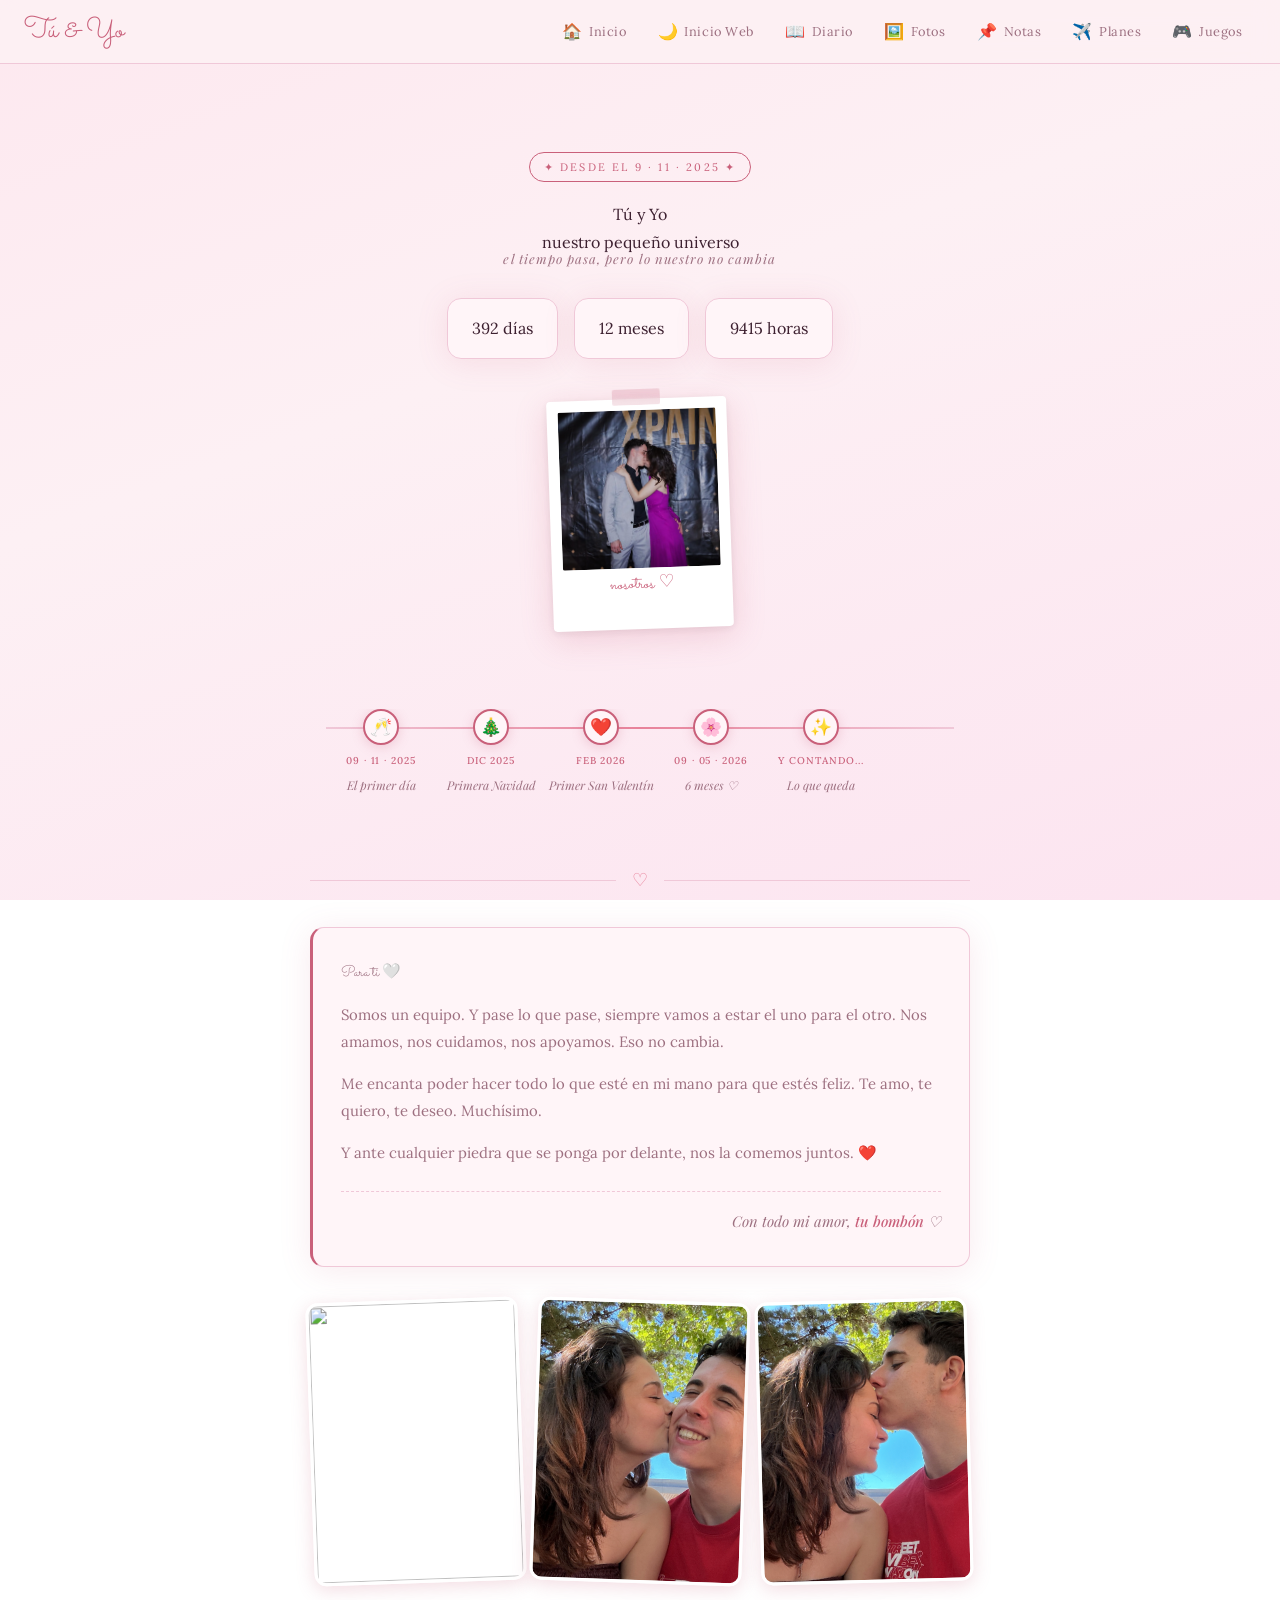
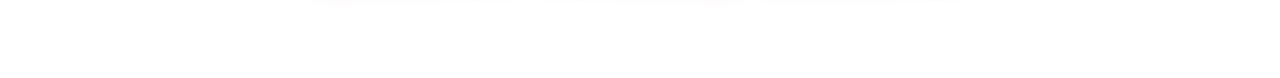
==== index.html @ c7da70e3 "Primera subida con los cambios de mi chica" ====
<!DOCTYPE html>
<html lang="es">
<head>
  <meta charset="UTF-8"/>
  <meta name="viewport" content="width=device-width, initial-scale=1.0"/>
  <title>Tú y Yo 🤍</title>
  <link rel="preconnect" href="https://fonts.googleapis.com"/>
  <link rel="preconnect" href="https://fonts.gstatic.com" crossorigin/>
  <link href="https://fonts.googleapis.com/css2?family=Lora:ital,wght@0,400;0,500;1,400&family=Playfair+Display:ital,wght@0,400;0,700;1,400&family=Sacramento&display=swap" rel="stylesheet"/>
  <style>
/* ============================================================
   VARIABLES & RESET
============================================================ */
:root {
  --c-bg:         #fdf0f4;
  --c-bg2:        #fff5f8;
  --c-border:     #f0c8d8;
  --c-accent:     #c9607a;
  --c-accent-s:   rgba(201,96,122,0.10);
  --c-rose:       #e8829a;
  --c-text:       #3d2030;
  --c-dim:        #9d7080;
  --c-white:      #ffffff;
  --font-body:    'Lora', serif;
  --font-title:   'Playfair Display', serif;
  --font-cursive: 'Sacramento', cursive;
  --r:            14px;
  --shadow:       0 4px 32px rgba(201,96,122,0.13);
  --shadow-lg:    0 8px 48px rgba(201,96,122,0.20);
  --t:            0.25s ease;
  --nav-h:        64px;
}
*,*::before,*::after{box-sizing:border-box;margin:0;padding:0}
html{scroll-behavior:smooth;font-size:16px}
body{
  font-family:var(--font-body);
  background:linear-gradient(160deg,#fde8ef 0%,#fdf0f4 40%,#fce4f0 100%);
  background-attachment:fixed;
  color:var(--c-text);
  line-height:1.7;
  -webkit-font-smoothing:antialiased;
  overflow-x:hidden;
  min-height:100dvh;
}
img{max-width:100%;display:block}
button{cursor:pointer;font-family:var(--font-body)}
input,textarea{font-family:var(--font-body)}

/* ============================================================
   SCROLLBAR
============================================================ */
::-webkit-scrollbar{width:6px}
::-webkit-scrollbar-track{background:transparent}
::-webkit-scrollbar-thumb{background:var(--c-border);border-radius:3px}

/* ============================================================
   NAV
============================================================ */
.nav{
  position:fixed;top:0;left:0;right:0;
  height:var(--nav-h);
  background:rgba(253,240,244,0.92);
  backdrop-filter:blur(12px);
  -webkit-backdrop-filter:blur(12px);
  border-bottom:1px solid var(--c-border);
  z-index:200;
  display:flex;align-items:center;
  padding:0 1.5rem;
  gap:1rem;
}
.nav__logo{
  font-family:var(--font-cursive);
  font-size:1.8rem;
  color:var(--c-accent);
  text-decoration:none;
  white-space:nowrap;
  flex-shrink:0;
}
.nav__links{
  display:flex;align-items:center;gap:0.25rem;
  list-style:none;
  margin-left:auto;
}
.nav__links a{
  display:flex;align-items:center;gap:0.4rem;
  padding:0.45rem 0.85rem;
  border-radius:50px;
  font-size:0.8rem;
  letter-spacing:0.04em;
  color:var(--c-dim);
  text-decoration:none;
  transition:background var(--t),color var(--t);
  white-space:nowrap;
}
.nav__links a:hover,.nav__links a.active{
  background:var(--c-accent-s);
  color:var(--c-accent);
}
.nav__links a .nav-icon{font-size:1rem}

/* Hamburger */
.nav__burger{
  display:none;
  margin-left:auto;
  background:none;border:none;
  padding:0.5rem;
  flex-direction:column;gap:5px;
}
.nav__burger span{
  display:block;width:22px;height:2px;
  background:var(--c-accent);border-radius:2px;
  transition:transform var(--t),opacity var(--t);
}
.nav__burger.open span:nth-child(1){transform:translateY(7px) rotate(45deg)}
.nav__burger.open span:nth-child(2){opacity:0}
.nav__burger.open span:nth-child(3){transform:translateY(-7px) rotate(-45deg)}

/* Mobile drawer */
.nav__drawer{
  display:none;
  position:fixed;
  top:var(--nav-h);left:0;right:0;
  background:rgba(253,240,244,0.97);
  backdrop-filter:blur(16px);
  border-bottom:1px solid var(--c-border);
  padding:1rem 1.5rem 1.5rem;
  z-index:199;
  flex-direction:column;gap:0.25rem;
}
.nav__drawer.open{display:flex}
.nav__drawer a{
  display:flex;align-items:center;gap:0.75rem;
  padding:0.75rem 1rem;
  border-radius:var(--r);
  color:var(--c-dim);
  text-decoration:none;
  font-size:0.95rem;
  transition:background var(--t),color var(--t);
}
.nav__drawer a:hover,.nav__drawer a.active{
  background:var(--c-accent-s);
  color:var(--c-accent);
}
.nav__drawer a .nav-icon{font-size:1.2rem}

@media(max-width:700px){
  .nav__links{display:none}
  .nav__burger{display:flex}
}

/* ============================================================
   PAGE WRAPPER
============================================================ */
.page-wrap{
  padding-top:var(--nav-h);
  min-height:100dvh;
}
.section{
  display:none;
  max-width:640px;
  margin:0 auto;
  padding:2.5rem 1.25rem 5rem;
  animation:fadeUp 0.45s ease both;
}
.section.active{display:block}
@keyframes fadeUp{
  from{opacity:0;transform:translateY(16px)}
  to{opacity:1;transform:translateY(0)}
}

/* ============================================================
   SHARED COMPONENTS
============================================================ */
.page-title{
  font-family:var(--font-title);
  font-size:clamp(2rem,7vw,2.8rem);
  font-weight:400;
  line-height:1.2;
  color:var(--c-text);
  margin-bottom:0.3rem;
}
.page-title em{font-style:italic;color:var(--c-accent)}
.page-sub{
  font-size:0.85rem;
  color:var(--c-dim);
  font-style:italic;
  margin-bottom:2rem;
}
.card{
  background:var(--c-bg2);
  border:1px solid var(--c-border);
  border-radius:var(--r);
  padding:1.75rem;
  box-shadow:var(--shadow);
}
.btn{
  display:inline-flex;align-items:center;gap:0.4rem;
  padding:0.6rem 1.4rem;
  border-radius:50px;
  font-size:0.85rem;
  font-weight:500;
  border:none;
  transition:transform var(--t),box-shadow var(--t),background var(--t),color var(--t);
}
.btn:hover{transform:translateY(-1px)}
.btn:active{transform:scale(0.97)}
.btn-primary{
  background:var(--c-accent);
  color:#fff;
  box-shadow:0 2px 16px rgba(201,96,122,0.30);
}
.btn-primary:hover{background:#b85570;box-shadow:0 4px 24px rgba(201,96,122,0.40)}
.btn-ghost{
  background:var(--c-accent-s);
  color:var(--c-accent);
  border:1px solid var(--c-border);
}
.btn-danger{
  background:rgba(220,50,50,0.08);
  color:#c94040;
  border:1px solid rgba(220,50,50,0.15);
}
.btn-danger:hover{background:rgba(220,50,50,0.15)}
.badge{
  display:inline-block;
  font-size:0.68rem;
  letter-spacing:0.2em;
  text-transform:uppercase;
  color:var(--c-accent);
  border:1px solid var(--c-accent);
  padding:0.3rem 0.85rem;
  border-radius:40px;
  margin-bottom:1.2rem;
}

/* ============================================================
   FLOATING HEARTS (global)
============================================================ */
#page-hearts{
  position:fixed;inset:0;
  z-index:1;pointer-events:none;overflow:hidden;
}
.heart-float{
  position:absolute;bottom:-30px;opacity:0;
  animation:riseHeart var(--dur,8s) var(--delay,0s) infinite ease-in;
}
@keyframes riseHeart{
  0%{opacity:0;transform:translateY(0) scale(0.9) rotate(0deg)}
  10%{opacity:0.35}
  90%{opacity:0.15}
  100%{opacity:0;transform:translateY(-105vh) scale(1.1) rotate(15deg)}
}

/* ============================================================
   ███  INICIO — versión mejorada  ███
============================================================ */
#sec-inicio{ max-width:700px; padding-bottom:4rem; }

/* Fondo de olas SVG animadas detrás del hero */
.splash-hero{
  text-align:center;
  padding:3rem 0 2.5rem;
  overflow:visible;
  position:relative;
}

/* Frase romántica rotativa */
.frase-rotativa{
  min-height:1.4rem;
  font-size:0.82rem;
  letter-spacing:0.08em;
  color:var(--c-dim);
  font-style:italic;
  margin-top:-0.5rem;
  margin-bottom:1.75rem;
  transition:opacity 0.6s ease;
  font-family:var(--font-title);
}
.frase-rotativa.fade{ opacity:0; }

/* Contador mejorado */
.counter-row{
  display:flex;justify-content:center;gap:1rem;
  flex-wrap:wrap;
  margin-bottom:0;
}
.counter-box{
  background:var(--c-bg2);
  border:1px solid var(--c-border);
  border-radius:var(--r);
  padding:1rem 1.5rem;
  box-shadow:var(--shadow);
  min-width:90px;
  text-align:center;
  position:relative;
}
.counter-box::after{
  content:'';position:absolute;inset:-2px;
  border-radius:inherit;border:1.5px solid var(--c-accent);
  opacity:0;animation:pulseRing 3s ease-in-out infinite;
}
.counter-box:nth-child(2)::after{animation-delay:1s}
.counter-box:nth-child(3)::after{animation-delay:2s}

/* Foto polaroid central */
.inicio-polaroid{
  margin:2.5rem auto 0;
  width:180px;
  background:#fff;
  border-radius:4px;
  padding:0.7rem 0.7rem 2.2rem;
  box-shadow:0 8px 32px rgba(201,96,122,0.22), 0 2px 8px rgba(0,0,0,0.08);
  transform:rotate(-2deg);
  transition:transform 0.35s cubic-bezier(0.34,1.56,0.64,1), box-shadow 0.3s ease;
  cursor:pointer;
  position:relative;
}
.inicio-polaroid:hover{
  transform:rotate(0deg) scale(1.05);
  box-shadow:0 16px 48px rgba(201,96,122,0.32);
}
.inicio-polaroid img{
  width:100%;aspect-ratio:1;object-fit:cover;
  border-radius:2px;display:block;
}
.inicio-polaroid__caption{
  text-align:center;
  font-family:var(--font-cursive);
  font-size:1.1rem;
  color:var(--c-accent);
  margin-top:0.5rem;
  line-height:1;
}
/* Sombra de scotch tape */
.inicio-polaroid::before{
  content:'';
  position:absolute;
  top:-10px;left:50%;
  transform:translateX(-50%);
  width:48px;height:16px;
  background:rgba(201,96,122,0.18);
  border-radius:2px;
  backdrop-filter:blur(2px);
}

/* Timeline horizontal de hitos */
.inicio-timeline{
  margin:2.5rem 0 0;
  position:relative;
  overflow-x:auto;
  padding-bottom:0.5rem;
  -webkit-overflow-scrolling:touch;
  scrollbar-width:none;
}
.inicio-timeline::-webkit-scrollbar{ display:none; }
.inicio-timeline__track{
  display:flex;
  gap:0;
  align-items:flex-start;
  min-width:max-content;
  padding:0 1rem 1.5rem;
  position:relative;
}
/* Línea horizontal */
.inicio-timeline__track::before{
  content:'';
  position:absolute;
  left:1rem;right:1rem;
  top:18px;
  height:2px;
  background:linear-gradient(90deg, var(--c-border), var(--c-rose), var(--c-border));
  z-index:0;
}
.hito{
  display:flex;flex-direction:column;align-items:center;
  gap:0.5rem;
  width:110px;flex-shrink:0;
  position:relative;z-index:1;
  animation:fadeUp 0.5s ease both;
}
.hito:nth-child(1){ animation-delay:0.0s }
.hito:nth-child(2){ animation-delay:0.1s }
.hito:nth-child(3){ animation-delay:0.2s }
.hito:nth-child(4){ animation-delay:0.3s }
.hito:nth-child(5){ animation-delay:0.4s }
.hito__dot{
  width:36px;height:36px;
  border-radius:50%;
  background:var(--c-bg2);
  border:2px solid var(--c-accent);
  display:flex;align-items:center;justify-content:center;
  font-size:1.1rem;
  box-shadow:0 2px 12px rgba(201,96,122,0.25);
  transition:transform 0.25s ease, box-shadow 0.25s ease;
  cursor:default;
}
.hito:hover .hito__dot{
  transform:scale(1.2);
  box-shadow:0 4px 20px rgba(201,96,122,0.4);
}
.hito__fecha{
  font-size:0.62rem;
  letter-spacing:0.1em;
  text-transform:uppercase;
  color:var(--c-accent);
  font-weight:500;
  text-align:center;
}
.hito__label{
  font-size:0.75rem;
  color:var(--c-dim);
  text-align:center;
  line-height:1.3;
  font-family:var(--font-title);
  font-style:italic;
}

.inicio-nav-grid{
  display:grid;
  grid-template-columns:repeat(2,1fr);
  gap:0.85rem;
  margin-top:1rem;
}
@media(min-width:480px){.inicio-nav-grid{grid-template-columns:repeat(3,1fr)}}
.inicio-nav-card{
  background:var(--c-bg2);
  border:1px solid var(--c-border);
  border-radius:var(--r);
  padding:1.25rem 1rem;
  text-align:center;
  cursor:pointer;
  text-decoration:none;
  color:var(--c-text);
  transition:transform var(--t),box-shadow var(--t),border-color var(--t);
  box-shadow:var(--shadow);
  display:flex;flex-direction:column;align-items:center;gap:0.5rem;
}
.inicio-nav-card:hover{
  transform:translateY(-3px);
  box-shadow:var(--shadow-lg);
  border-color:var(--c-accent);
}
.inicio-nav-card__icon{font-size:2rem}
.inicio-nav-card__label{
  font-size:0.8rem;
  letter-spacing:0.05em;
  color:var(--c-dim);
}
/* Último widget solo — centrado en grid de 3 */
@media(min-width:480px){
  .inicio-nav-card--center{
    grid-column: 2 / 3;
  }
}

/* ── Mensaje de inicio ── */
.inicio-mensaje{
  margin-top:2.5rem;
}
.inicio-mensaje__divider{
  display:flex;align-items:center;gap:1rem;
  margin-bottom:2rem;
  color:var(--c-border);
  font-size:0.8rem;
}
.inicio-mensaje__divider::before,
.inicio-mensaje__divider::after{
  content:'';flex:1;
  height:1px;background:var(--c-border);
}
.inicio-mensaje__divider span{
  color:var(--c-rose);font-size:1.1rem;flex-shrink:0;
}
.inicio-mensaje__card{
  background:var(--c-bg2);
  border:1px solid var(--c-border);
  border-left:3px solid var(--c-accent);
  border-radius:var(--r);
  padding:2rem 1.75rem;
  box-shadow:var(--shadow);
  margin-bottom:2rem;
}
.inicio-mensaje__intro{
  font-family:var(--font-cursive);
  font-size:1.6rem;
  color:var(--c-accent);
  margin-bottom:1.25rem;
  line-height:1.2;
}
.inicio-mensaje__card p{
  font-size:0.93rem;
  color:var(--c-dim);
  line-height:1.78;
  margin-bottom:1rem;
}
.inicio-mensaje__card p:last-child{margin-bottom:0}
.inicio-mensaje__card strong{color:var(--c-accent);font-weight:500}
.inicio-mensaje__card em{font-style:italic;color:var(--c-text)}
.inicio-mensaje__firma{
  margin-top:1.5rem;
  padding-top:1rem;
  border-top:1px dashed var(--c-border);
  text-align:right;
  font-family:var(--font-title);
  font-style:italic;
  font-size:0.95rem;
  color:var(--c-accent);
}
/* Fotos del mensaje */
.inicio-fotos{
  display:grid;
  grid-template-columns:repeat(3,1fr);
  gap:0.75rem;
  margin-bottom:2rem;
}
.inicio-foto{
  border-radius:12px;
  overflow:hidden;
  border:3px solid #fff;
  box-shadow:0 4px 18px rgba(201,96,122,0.22);
  transform:rotate(var(--tilt,0deg));
  transition:transform var(--t),box-shadow var(--t);
  aspect-ratio:3/4;
}
.inicio-foto:hover{transform:rotate(0deg) scale(1.04);box-shadow:var(--shadow-lg)}
.inicio-foto img{width:100%;height:100%;object-fit:cover;display:block}
.inicio-foto--tilt-l{--tilt:-2deg}
.inicio-foto--tilt-r{--tilt:2deg}

/* ============================================================
   ███  DIARIO  ███
============================================================ */
#sec-diario{}

/* Cabecera del diario: libro + mes/año */
.diary-header{
  display:flex;align-items:center;justify-content:space-between;
  margin-bottom:1.5rem;
  gap:1rem;
}
.diary-month-nav{
  display:flex;align-items:center;gap:0.75rem;
}
.diary-month-nav button{
  background:var(--c-bg2);
  border:1px solid var(--c-border);
  border-radius:50%;
  width:36px;height:36px;
  display:flex;align-items:center;justify-content:center;
  font-size:1rem;color:var(--c-accent);
  transition:background var(--t);
}
.diary-month-nav button:hover{background:var(--c-accent-s)}
.diary-month-title{
  font-family:var(--font-title);
  font-size:1.3rem;
  font-weight:400;
  color:var(--c-text);
  min-width:160px;text-align:center;
}

/* Libro / Calendario */
.diary-book{
  background:var(--c-bg2);
  border:1px solid var(--c-border);
  border-radius:var(--r);
  box-shadow:var(--shadow-lg);
  overflow:visible;
  position:relative;
}
.diary-book::before{
  content:'';
  position:absolute;left:42px;top:0;bottom:0;
  width:2px;
  background:linear-gradient(to bottom,transparent,var(--c-border) 5%,var(--c-border) 95%,transparent);
}

/* Días de la semana header */
.cal-weekdays{
  display:grid;grid-template-columns:repeat(7,1fr);
  padding:0.75rem 0.75rem 0;
  gap:2px;
}
.cal-weekdays span{
  text-align:center;
  font-size:0.65rem;
  letter-spacing:0.1em;
  text-transform:uppercase;
  color:var(--c-dim);
  padding:0.3rem 0;
}

/* Grid días */
.cal-grid{
  display:grid;grid-template-columns:repeat(7,1fr);
  padding:0.5rem 0.75rem 1rem;
  gap:4px;
  overflow:visible;
}
.cal-day{
  aspect-ratio:1;
  display:flex;align-items:center;justify-content:center;
  border-radius:50%;
  font-size:0.82rem;
  color:var(--c-dim);
  cursor:pointer;
  position:relative;
  transition:color var(--t),transform var(--t);
  font-family:var(--font-body);
  border:none;
  background:none;
  z-index:0;
}
.cal-day:hover{color:var(--c-accent);transform:scale(1.12)}

/* Hoy: sólo contorno circular suave, número siempre visible */
.cal-day.today{
  color:var(--c-accent);
  font-weight:700;
}
.cal-day.today::before{
  content:'';
  position:absolute;inset:0;
  border-radius:50%;
  border:2px solid var(--c-accent);
  opacity:0.6;
  z-index:-1;
}

/* Día con entrada: corazón SVG de contorno, número encima */
.cal-day.has-entry{
  color:var(--c-accent);
  font-weight:600;
}
.cal-day.has-entry::before{
  content:'';
  position:absolute;
  inset:-4px;
  background-image:url("data:image/svg+xml,%3Csvg xmlns='http://www.w3.org/2000/svg' viewBox='-2 -4 36 36'%3E%3Cpath fill='none' stroke='%23e8829a' stroke-width='1.8' d='M16 27 C16 27 2 18 2 9 A7 7 0 0 1 16 6 A7 7 0 0 1 30 9 C30 18 16 27 16 27Z'/%3E%3C/svg%3E");
  background-size:100% 100%;
  background-repeat:no-repeat;
  background-position:center;
  z-index:-1;
  opacity:0.9;
}
.cal-day.has-entry::after{ content:none; }

.cal-day.selected{
  color:var(--c-accent);
  font-weight:700;
}
.cal-day.selected::before{
  content:'';
  position:absolute;
  inset:-4px;
  background-image:url("data:image/svg+xml,%3Csvg xmlns='http://www.w3.org/2000/svg' viewBox='-2 -4 36 36'%3E%3Cpath fill='%23f9aec0' fill-opacity='0.5' stroke='%23c9607a' stroke-width='1.8' d='M16 27 C16 27 2 18 2 9 A7 7 0 0 1 16 6 A7 7 0 0 1 30 9 C30 18 16 27 16 27Z'/%3E%3C/svg%3E");
  background-size:100% 100%;
  background-repeat:no-repeat;
  background-position:center;
  z-index:-1;
}
.cal-day.selected::after{ content:none; }

.cal-day.today.selected::before{
  background-image:url("data:image/svg+xml,%3Csvg xmlns='http://www.w3.org/2000/svg' viewBox='-2 -4 36 36'%3E%3Cpath fill='%23c9607a' fill-opacity='0.2' stroke='%23c9607a' stroke-width='2' d='M16 27 C16 27 2 18 2 9 A7 7 0 0 1 16 6 A7 7 0 0 1 30 9 C30 18 16 27 16 27Z'/%3E%3C/svg%3E");
}

.cal-day.today.has-entry::before{
  background-image:url("data:image/svg+xml,%3Csvg xmlns='http://www.w3.org/2000/svg' viewBox='-2 -4 36 36'%3E%3Cpath fill='none' stroke='%23c9607a' stroke-width='2' d='M16 27 C16 27 2 18 2 9 A7 7 0 0 1 16 6 A7 7 0 0 1 30 9 C30 18 16 27 16 27Z'/%3E%3C/svg%3E");
  border:none;opacity:1;
}

.cal-day.empty{pointer-events:none;opacity:0}

/* Panel de entrada del día */
.diary-entry-panel{
  border-top:1px solid var(--c-border);
  padding:1.25rem;
  animation:fadeUp 0.3s ease both;
}
.diary-entry-panel.hidden{display:none}
.diary-entry-date{
  font-size:0.7rem;
  letter-spacing:0.18em;
  text-transform:uppercase;
  color:var(--c-accent);
  margin-bottom:0.75rem;
  display:flex;align-items:center;justify-content:space-between;
}
.diary-view-text{
  font-size:0.93rem;
  color:var(--c-text);
  line-height:1.75;
  white-space:pre-wrap;
  min-height:2rem;
}
.diary-view-text.empty-hint{
  color:var(--c-dim);
  font-style:italic;
}
.diary-photos-row{
  display:flex;gap:0.6rem;flex-wrap:wrap;margin-top:1rem;
}
.diary-photo-thumb{
  width:72px;height:72px;
  border-radius:8px;
  object-fit:cover;
  border:2px solid #fff;
  box-shadow:0 2px 10px rgba(201,96,122,0.2);
  cursor:pointer;
  transition:transform var(--t);
}
.diary-photo-thumb:hover{transform:scale(1.08)}

/* Edit mode */
.diary-edit-area textarea{
  width:100%;
  min-height:120px;
  background:rgba(255,255,255,0.7);
  border:1px solid var(--c-border);
  border-radius:10px;
  padding:0.85rem;
  font-size:0.93rem;
  color:var(--c-text);
  resize:vertical;
  outline:none;
  transition:border-color var(--t);
  line-height:1.7;
}
.diary-edit-area textarea:focus{border-color:var(--c-rose)}
.diary-edit-actions{
  display:flex;gap:0.5rem;align-items:center;flex-wrap:wrap;
  margin-top:0.75rem;
}
.diary-photo-upload{
  display:none;
}
.diary-photo-upload-label{
  display:inline-flex;align-items:center;gap:0.4rem;
  padding:0.5rem 1rem;
  border-radius:50px;
  font-size:0.82rem;
  background:var(--c-accent-s);
  color:var(--c-accent);
  border:1px solid var(--c-border);
  cursor:pointer;
  transition:background var(--t);
}
.diary-photo-upload-label:hover{background:rgba(201,96,122,0.18)}

/* Drop zone */
.drop-zone{
  border:2px dashed var(--c-border);
  border-radius:var(--r);
  padding:1.25rem;
  text-align:center;
  font-size:0.82rem;
  color:var(--c-dim);
  margin-top:0.75rem;
  transition:border-color var(--t),background var(--t);
  cursor:pointer;
}
.drop-zone.dragover{
  border-color:var(--c-accent);
  background:var(--c-accent-s);
}
.drop-zone-icon{font-size:1.5rem;margin-bottom:0.3rem}

/* Fotos en edición (preview) */
.edit-photos-row{
  display:flex;gap:0.6rem;flex-wrap:wrap;margin-top:0.75rem;
}
.edit-photo-item{
  position:relative;width:72px;height:72px;
}
.edit-photo-item img{
  width:100%;height:100%;
  object-fit:cover;
  border-radius:8px;
  border:2px solid #fff;
  box-shadow:0 2px 10px rgba(201,96,122,0.2);
}
.edit-photo-delete{
  position:absolute;top:-5px;right:-5px;
  width:18px;height:18px;
  background:var(--c-accent);color:#fff;
  border:none;border-radius:50%;
  font-size:0.65rem;
  display:flex;align-items:center;justify-content:center;
  cursor:pointer;
  line-height:1;
}

/* Lightbox */
.lightbox{
  display:none;
  position:fixed;inset:0;
  background:rgba(30,5,15,0.92);
  z-index:500;
  align-items:center;justify-content:center;
  padding:1rem;
}
.lightbox.open{display:flex}
.lightbox img{
  max-width:90vw;max-height:88vh;
  border-radius:var(--r);
  box-shadow:0 8px 64px rgba(0,0,0,0.5);
}
.lightbox-close{
  position:absolute;top:1rem;right:1rem;
  background:rgba(255,255,255,0.15);
  border:none;color:#fff;
  width:40px;height:40px;border-radius:50%;
  font-size:1.2rem;
  display:flex;align-items:center;justify-content:center;
  cursor:pointer;
  transition:background var(--t);
}
.lightbox-close:hover{background:rgba(255,255,255,0.28)}

/* ============================================================
   ███  GALERÍA  ███
============================================================ */

/* Upload zone */
.gallery-upload-zone{
  border:2px dashed var(--c-border);
  border-radius:var(--r);
  padding:1.5rem 1rem;
  text-align:center;
  cursor:pointer;
  transition:border-color var(--t),background var(--t);
  margin-bottom:1.5rem;
  background:var(--c-bg2);
}
.gallery-upload-zone:hover,.gallery-upload-zone.dragover{
  border-color:var(--c-accent);
  background:var(--c-accent-s);
}
.gallery-upload-zone__icon{font-size:2rem;display:block;margin-bottom:0.4rem}
.gallery-upload-zone__text{font-size:0.83rem;color:var(--c-dim);line-height:1.5}
.gallery-upload-zone__text strong{color:var(--c-accent)}

/* Category chips row */
.category-chips{
  display:flex;gap:0.4rem;flex-wrap:wrap;
  margin-bottom:1.25rem;
}
.cat-chip{
  display:inline-flex;align-items:center;gap:0.3rem;
  padding:0.35rem 0.85rem;
  border-radius:50px;
  font-size:0.75rem;
  letter-spacing:0.04em;
  border:1px solid var(--c-border);
  background:var(--c-bg2);
  color:var(--c-dim);
  cursor:pointer;
  transition:background var(--t),color var(--t),border-color var(--t);
  white-space:nowrap;
  font-family:var(--font-body);
}
.cat-chip:hover{background:var(--c-accent-s);color:var(--c-accent);border-color:var(--c-accent)}
.cat-chip.active{background:var(--c-accent);color:#fff;border-color:var(--c-accent)}
.cat-chip__count{
  background:rgba(255,255,255,0.25);
  border-radius:50px;
  padding:0 0.4rem;
  font-size:0.68rem;
  min-width:1.2rem;
  text-align:center;
}
.cat-chip:not(.active) .cat-chip__count{
  background:var(--c-accent-s);
  color:var(--c-accent);
}

/* Toolbar with sort + count */
.gallery-toolbar{
  display:flex;align-items:center;gap:0.5rem;
  flex-wrap:wrap;
  margin-bottom:1.25rem;
}
.gallery-select{
  background:var(--c-bg2);
  border:1px solid var(--c-border);
  border-radius:50px;
  padding:0.4rem 2rem 0.4rem 0.85rem;
  font-size:0.78rem;
  color:var(--c-accent);
  font-family:var(--font-body);
  outline:none;
  cursor:pointer;
  appearance:none;
  -webkit-appearance:none;
  background-image:url("data:image/svg+xml,%3Csvg xmlns='http://www.w3.org/2000/svg' width='10' height='6'%3E%3Cpath d='M0 0l5 6 5-6z' fill='%23c9607a'/%3E%3C/svg%3E");
  background-repeat:no-repeat;
  background-position:right 0.65rem center;
}
.gallery-count{
  font-size:0.78rem;
  color:var(--c-dim);
  margin-left:auto;
  font-style:italic;
}

/* Grid */
.gallery-grid{
  display:grid;
  grid-template-columns:repeat(2,1fr);
  gap:0.75rem;
}
@media(min-width:480px){.gallery-grid{grid-template-columns:repeat(3,1fr)}}

.gallery-item{
  border-radius:10px;
  overflow:hidden;
  border:3px solid #fff;
  box-shadow:0 3px 14px rgba(201,96,122,0.18);
  cursor:pointer;
  position:relative;
  transition:transform var(--t),box-shadow var(--t);
  aspect-ratio:1;
  background:var(--c-border);
}
.gallery-item:hover{transform:scale(1.03);box-shadow:var(--shadow-lg);z-index:2}
.gallery-item img{width:100%;height:100%;object-fit:cover;display:block}

/* Overlay on hover */
.gallery-item__overlay{
  position:absolute;inset:0;
  background:linear-gradient(to top,rgba(60,10,30,0.75) 0%,transparent 55%);
  opacity:0;
  transition:opacity var(--t);
  display:flex;flex-direction:column;justify-content:flex-end;
  padding:0.5rem;
  gap:0.25rem;
}
.gallery-item:hover .gallery-item__overlay{opacity:1}
.gallery-item__date{
  font-size:0.62rem;
  color:rgba(255,255,255,0.9);
  letter-spacing:0.06em;
}
.gallery-item__cat{
  display:inline-block;
  background:rgba(255,255,255,0.2);
  color:#fff;
  font-size:0.6rem;
  padding:0.15rem 0.45rem;
  border-radius:50px;
  letter-spacing:0.06em;
  text-transform:uppercase;
  align-self:flex-start;
}
/* Delete button on hover */
.gallery-item__del{
  position:absolute;top:5px;right:5px;
  width:22px;height:22px;
  background:rgba(200,40,40,0.75);
  color:#fff;border:none;border-radius:50%;
  font-size:0.65rem;
  display:flex;align-items:center;justify-content:center;
  opacity:0;
  transition:opacity var(--t);
  cursor:pointer;
}
.gallery-item:hover .gallery-item__del{opacity:1}

/* Empty state */
.gallery-empty{
  grid-column:1/-1;
  text-align:center;
  padding:3rem 1rem;
  color:var(--c-dim);
  font-style:italic;
  font-size:0.9rem;
}
.gallery-empty-icon{font-size:3rem;margin-bottom:0.75rem;display:block;opacity:0.35}

/* ── Upload modal ── */
.upload-modal-body{ display:flex;flex-direction:column;gap:1rem }
.upload-preview-grid{
  display:grid;grid-template-columns:repeat(3,1fr);gap:0.5rem;
  max-height:220px;overflow-y:auto;
}
.upload-preview-item{
  position:relative;border-radius:8px;overflow:hidden;
  aspect-ratio:1;background:var(--c-border);
  cursor:pointer;
}
.upload-preview-item img,.upload-preview-item video{
  width:100%;height:100%;object-fit:cover;display:block;pointer-events:none;
}
.upload-preview-item__del{
  position:absolute;top:3px;right:3px;
  width:18px;height:18px;
  background:rgba(200,40,40,0.8);color:#fff;
  border:none;border-radius:50%;font-size:0.6rem;
  display:flex;align-items:center;justify-content:center;
  cursor:pointer;z-index:2;
}
.upload-preview-item__edit{
  position:absolute;bottom:3px;right:3px;
  width:22px;height:22px;
  background:rgba(201,96,122,0.85);color:#fff;
  border:none;border-radius:50%;font-size:0.7rem;
  display:flex;align-items:center;justify-content:center;
  cursor:pointer;z-index:2;
}
.upload-preview-item__type{
  position:absolute;top:3px;left:3px;
  background:rgba(0,0,0,0.55);color:#fff;
  font-size:0.6rem;padding:0.1rem 0.35rem;border-radius:50px;
  letter-spacing:0.06em;text-transform:uppercase;
}

/* ── Video items in gallery grid ── */
.gallery-item--video .gallery-item__play{
  position:absolute;inset:0;
  display:flex;align-items:center;justify-content:center;
  background:rgba(30,5,15,0.25);
  transition:background var(--t);
}
.gallery-item--video:hover .gallery-item__play{background:rgba(30,5,15,0.4)}
.gallery-item__play-btn{
  width:44px;height:44px;
  background:rgba(255,255,255,0.88);
  border-radius:50%;
  display:flex;align-items:center;justify-content:center;
  font-size:1.1rem;
  box-shadow:0 2px 12px rgba(0,0,0,0.25);
}

/* ── Lightbox video ── */
.lightbox video{
  max-width:90vw;max-height:88vh;
  border-radius:var(--r);
  box-shadow:0 8px 64px rgba(0,0,0,0.5);
  display:block;
}

/* ── Crop editor modal ── */
.crop-modal-backdrop{
  display:none;
  position:fixed;inset:0;
  background:rgba(15,3,10,0.96);
  z-index:600;
  flex-direction:column;
  align-items:center;
  justify-content:center;
  padding:1rem;
  gap:1rem;
}
.crop-modal-backdrop.open{display:flex}

.crop-toolbar{
  display:flex;gap:0.5rem;align-items:center;flex-wrap:wrap;
  justify-content:center;
}
.crop-btn{
  display:inline-flex;align-items:center;gap:0.35rem;
  padding:0.55rem 1.1rem;
  border-radius:50px;
  font-size:0.82rem;
  font-family:var(--font-body);
  cursor:pointer;
  border:none;
  transition:transform var(--t),opacity var(--t);
}
.crop-btn:hover{transform:scale(1.04)}
.crop-btn--rot{background:rgba(255,255,255,0.15);color:#fff}
.crop-btn--cancel{background:rgba(255,255,255,0.1);color:rgba(255,255,255,0.7)}
.crop-btn--ok{background:var(--c-accent);color:#fff;box-shadow:0 2px 16px rgba(201,96,122,0.4)}

.crop-title{
  color:rgba(255,255,255,0.6);
  font-size:0.78rem;letter-spacing:0.12em;text-transform:uppercase;
}

/* Crop stage */
.crop-stage-wrap{
  position:relative;
  width:min(90vw,440px);
  height:min(60vh,440px);
  background:rgba(255,255,255,0.04);
  border-radius:var(--r);
  overflow:hidden;
  touch-action:none;
  cursor:crosshair;
  user-select:none;
}
.crop-stage-wrap canvas{
  position:absolute;top:0;left:0;
  width:100%;height:100%;
  display:block;
}
/* Crop selection overlay */
.crop-selection{
  position:absolute;
  border:2px solid #fff;
  box-shadow:0 0 0 9999px rgba(0,0,0,0.5);
  cursor:move;
  box-sizing:border-box;
}
.crop-handle{
  position:absolute;
  width:12px;height:12px;
  background:#fff;border-radius:50%;
  border:2px solid var(--c-accent);
  transform:translate(-50%,-50%);
  cursor:nwse-resize;
}
.crop-handle--tl{top:0;left:0;cursor:nwse-resize}
.crop-handle--tr{top:0;left:100%;cursor:nesw-resize}
.crop-handle--bl{top:100%;left:0;cursor:nesw-resize}
.crop-handle--br{top:100%;left:100%;cursor:nwse-resize}

/* ── Photo picker (used from diary) ── */
.photo-picker-modal .modal{ max-width:540px }
.picker-cats{
  display:flex;gap:0.35rem;flex-wrap:wrap;
  margin-bottom:1rem;
}
.picker-cat{
  padding:0.3rem 0.7rem;
  border-radius:50px;font-size:0.72rem;
  border:1px solid var(--c-border);
  background:var(--c-bg2);color:var(--c-dim);
  cursor:pointer;transition:background var(--t),color var(--t),border-color var(--t);
  font-family:var(--font-body);
}
.picker-cat.active{background:var(--c-accent);color:#fff;border-color:var(--c-accent)}
.picker-grid{
  display:grid;grid-template-columns:repeat(3,1fr);gap:0.5rem;
  max-height:300px;overflow-y:auto;
  padding-right:2px;
}
.picker-item{
  aspect-ratio:1;border-radius:8px;overflow:hidden;
  border:3px solid transparent;
  cursor:pointer;transition:border-color var(--t),transform var(--t);
  position:relative;
}
.picker-item img{width:100%;height:100%;object-fit:cover;display:block}
.picker-item.selected{border-color:var(--c-accent);transform:scale(0.96)}
.picker-item.selected::after{
  content:'✓';
  position:absolute;inset:0;
  background:rgba(201,96,122,0.45);
  display:flex;align-items:center;justify-content:center;
  font-size:1.4rem;color:#fff;
  font-weight:700;
}
.picker-empty{
  grid-column:1/-1;text-align:center;
  padding:2rem;color:var(--c-dim);font-style:italic;font-size:0.85rem;
}

/* ============================================================
   ███  NOTAS / POSTITS  ███
============================================================ */
.notas-toolbar{
  display:flex;align-items:center;gap:0.75rem;
  margin-bottom:1.5rem;
  flex-wrap:wrap;
}
.notas-grid{
  display:grid;
  grid-template-columns:repeat(2,1fr);
  gap:1.2rem;
  align-items:start;
}
@media(min-width:500px){.notas-grid{grid-template-columns:repeat(3,1fr)}}

/* Post-it */
.postit{
  border-radius:2px 12px 12px 2px;
  padding:1rem 0.9rem 1.25rem;
  position:relative;
  box-shadow:
    2px 3px 8px rgba(60,10,30,0.12),
    0 1px 2px rgba(60,10,30,0.06);
  min-height:120px;
  transform:rotate(var(--tilt,0deg));
  transition:transform var(--t),box-shadow var(--t);
  cursor:default;
  /* Líneas de libreta */
  background-image:repeating-linear-gradient(
    to bottom,
    transparent 0,
    transparent calc(1.65rem - 1px),
    rgba(255,255,255,0.35) calc(1.65rem - 1px),
    rgba(255,255,255,0.35) 1.65rem
  );
}
.postit:hover{
  transform:rotate(0deg) scale(1.02);
  box-shadow:4px 6px 20px rgba(60,10,30,0.18);
  z-index:2;
}
/* Chincheta */
.postit::before{
  content:'';
  position:absolute;
  top:-7px;
  left:50%;
  transform:translateX(-50%);
  width:14px;height:14px;
  background:radial-gradient(circle at 40% 35%,#e8e0d0,#b0a090);
  border-radius:50%;
  box-shadow:0 2px 4px rgba(0,0,0,0.25),inset 0 1px 1px rgba(255,255,255,0.4);
  z-index:3;
}
/* Doblez esquina */
.postit::after{
  content:'';
  position:absolute;
  bottom:0;right:0;
  width:20px;height:20px;
  background:linear-gradient(225deg,rgba(0,0,0,0.08) 50%,transparent 50%);
  border-radius:0 0 10px 0;
}

.postit--yellow{background-color:#fef9c3}
.postit--pink  {background-color:#fde8ef}
.postit--mint  {background-color:#d1fae5}
.postit--lavender{background-color:#ede9fe}
.postit--peach {background-color:#fde8d8}

.postit__title{
  font-family:var(--font-title);
  font-size:0.88rem;
  font-weight:700;
  color:var(--c-text);
  margin-bottom:0.4rem;
  line-height:1.3;
}
.postit__body{
  font-size:0.8rem;
  color:var(--c-dim);
  line-height:1.65rem;
  white-space:pre-wrap;
  word-break:break-word;
}
.postit__date{
  font-size:0.65rem;
  color:rgba(61,32,48,0.4);
  margin-top:0.6rem;
  letter-spacing:0.06em;
}
.postit__actions{
  position:absolute;bottom:0.5rem;right:0.65rem;
  display:flex;gap:0.35rem;
  opacity:0;
  transition:opacity var(--t);
}
.postit:hover .postit__actions,.postit__actions.show{opacity:1}
.postit__btn{
  width:22px;height:22px;
  border-radius:50%;border:none;
  display:flex;align-items:center;justify-content:center;
  font-size:0.65rem;
  transition:transform var(--t);
}
.postit__btn:hover{transform:scale(1.15)}
.postit__btn--edit{background:rgba(201,96,122,0.18);color:var(--c-accent)}
.postit__btn--del{background:rgba(220,50,50,0.12);color:#c94040}

.notas-empty{
  grid-column:1/-1;
  text-align:center;
  padding:3rem 1rem;
  color:var(--c-dim);
  font-style:italic;
}

/* Modal para notas */
.modal-backdrop{
  display:none;
  position:fixed;inset:0;
  background:rgba(30,5,15,0.55);
  z-index:400;
  align-items:center;justify-content:center;
  padding:1rem;
}
.modal-backdrop.open{display:flex}
.modal{
  background:var(--c-bg2);
  border:1px solid var(--c-border);
  border-radius:var(--r);
  padding:1.75rem;
  width:100%;max-width:420px;
  box-shadow:var(--shadow-lg);
  animation:fadeUp 0.3s ease both;
}
.modal h3{
  font-family:var(--font-title);
  font-size:1.3rem;
  color:var(--c-accent);
  margin-bottom:1.25rem;
}
.modal label{
  display:block;
  font-size:0.78rem;
  letter-spacing:0.1em;
  text-transform:uppercase;
  color:var(--c-dim);
  margin-bottom:0.4rem;
  margin-top:1rem;
}
.modal label:first-of-type{margin-top:0}
.modal input,.modal textarea,.modal select{
  width:100%;
  background:rgba(255,255,255,0.7);
  border:1px solid var(--c-border);
  border-radius:8px;
  padding:0.7rem 0.85rem;
  font-size:0.9rem;
  color:var(--c-text);
  outline:none;
  transition:border-color var(--t);
  font-family:var(--font-body);
}
.modal input:focus,.modal textarea:focus,.modal select:focus{border-color:var(--c-rose)}
.modal textarea{min-height:100px;resize:vertical;line-height:1.65}
.modal-actions{
  display:flex;gap:0.5rem;justify-content:flex-end;
  margin-top:1.5rem;flex-wrap:wrap;
}
.color-picker{
  display:flex;gap:0.5rem;flex-wrap:wrap;
}
.color-swatch{
  width:28px;height:28px;border-radius:50%;
  border:2px solid transparent;
  cursor:pointer;
  transition:transform var(--t),border-color var(--t);
}
.color-swatch:hover{transform:scale(1.15)}
.color-swatch.selected{border-color:var(--c-accent);transform:scale(1.1)}

/* ============================================================
   ███  PLANES  ███
============================================================ */
.planes-toolbar{
  display:flex;align-items:center;gap:0.75rem;
  margin-bottom:1.5rem;
}
.planes-list{
  display:flex;flex-direction:column;gap:0.75rem;
}
.plan-item{
  background:var(--c-bg2);
  border:1px solid var(--c-border);
  border-radius:var(--r);
  padding:1.1rem 1.25rem;
  display:flex;align-items:flex-start;gap:1rem;
  box-shadow:var(--shadow);
  transition:transform var(--t),box-shadow var(--t),opacity var(--t);
}
.plan-item:hover{transform:translateX(3px);box-shadow:var(--shadow-lg)}
.plan-item.done{opacity:0.55}
.plan-item.done .plan-title{text-decoration:line-through;color:var(--c-dim)}
.plan-check{
  width:22px;height:22px;
  border-radius:50%;
  border:2px solid var(--c-border);
  background:none;
  flex-shrink:0;
  cursor:pointer;
  display:flex;align-items:center;justify-content:center;
  font-size:0.7rem;
  color:transparent;
  transition:background var(--t),border-color var(--t),color var(--t);
  margin-top:2px;
}
.plan-check.checked{
  background:var(--c-accent);
  border-color:var(--c-accent);
  color:#fff;
}
.plan-content{flex:1;min-width:0}
.plan-title{
  font-size:0.95rem;
  font-weight:500;
  color:var(--c-text);
  margin-bottom:0.2rem;
}
.plan-note{font-size:0.82rem;color:var(--c-dim)}
.plan-date{
  font-size:0.7rem;
  color:var(--c-accent);
  margin-top:0.25rem;
  letter-spacing:0.06em;
}
.plan-emoji{font-size:1.3rem;flex-shrink:0;margin-top:1px}
.plan-del{
  background:none;border:none;
  color:var(--c-border);font-size:1rem;
  padding:0.25rem;border-radius:4px;
  transition:color var(--t);flex-shrink:0;
  align-self:center;
}
.plan-del:hover{color:#c94040}
.planes-empty{
  text-align:center;padding:3rem;
  color:var(--c-dim);font-style:italic;
  font-size:0.95rem;
}

/* ============================================================
   ███  RAZONES  ███
============================================================ */
.razones-list{
  display:flex;flex-direction:column;gap:0.75rem;
}
.razon-card{
  background:var(--c-bg2);
  border:1px solid var(--c-border);
  border-left:3px solid var(--c-accent);
  border-radius:var(--r);
  padding:1rem 1.25rem;
  display:flex;align-items:flex-start;gap:1rem;
  box-shadow:var(--shadow);
  transition:transform var(--t),box-shadow var(--t);
}
.razon-card:hover{transform:translateX(3px);box-shadow:var(--shadow-lg)}
.razon-num{
  font-family:var(--font-title);
  font-size:1.4rem;
  font-style:italic;
  color:var(--c-accent);
  line-height:1;
  flex-shrink:0;
  padding-top:2px;
  min-width:1.8rem;
}
.razon-text{font-size:0.93rem;color:var(--c-text);line-height:1.65;flex:1}
.razon-del{
  background:none;border:none;
  color:var(--c-border);font-size:0.95rem;
  transition:color var(--t);
  flex-shrink:0;align-self:center;padding:0.2rem;
}
.razon-del:hover{color:#c94040}
.razones-add-row{
  display:flex;gap:0.5rem;margin-top:1.25rem;flex-wrap:wrap;
}
.razones-add-row input{
  flex:1;min-width:160px;
  background:var(--c-bg2);
  border:1px solid var(--c-border);
  border-radius:50px;
  padding:0.6rem 1rem;
  font-size:0.88rem;
  color:var(--c-text);
  outline:none;
  transition:border-color var(--t);
}
.razones-add-row input:focus{border-color:var(--c-rose)}

/* ============================================================
   ███  MÚSICA  ███
============================================================ */
.musica-hero {
  text-align: center;
  padding: 1rem 0 2rem;
}
.musica-note-deco {
  font-size: 3rem;
  display: block;
  margin-bottom: 0.5rem;
  animation: floatNote 3s ease-in-out infinite;
}
@keyframes floatNote {
  0%,100%{transform:translateY(0) rotate(-5deg)}
  50%{transform:translateY(-10px) rotate(5deg)}
}

/* Spotify embed wrapper */
.spotify-wrap {
  background: var(--c-bg2);
  border: 1px solid var(--c-border);
  border-radius: var(--r);
  box-shadow: var(--shadow);
  overflow: hidden;
  margin-bottom: 1.25rem;
  position: relative;
}
.spotify-wrap iframe {
  width: 100%;
  display: block;
  border: none;
}
.spotify-placeholder {
  padding: 2.5rem 1.5rem;
  text-align: center;
  color: var(--c-dim);
  font-style: italic;
  font-size: 0.9rem;
  display: flex;
  flex-direction: column;
  align-items: center;
  gap: 0.75rem;
}
.spotify-placeholder-icon { font-size: 2.5rem; opacity: 0.4; }

/* Input para añadir canción */
.musica-add-card {
  background: var(--c-bg2);
  border: 1px solid var(--c-border);
  border-radius: var(--r);
  padding: 1.5rem;
  box-shadow: var(--shadow);
  margin-bottom: 1.5rem;
}
.musica-add-card h3 {
  font-family: var(--font-title);
  font-size: 1rem;
  font-weight: 400;
  color: var(--c-accent);
  margin-bottom: 1rem;
}
.musica-input-row {
  display: flex;
  gap: 0.5rem;
  flex-wrap: wrap;
}
.musica-input-row input {
  flex: 1;
  min-width: 0;
  background: rgba(255,255,255,0.7);
  border: 1px solid var(--c-border);
  border-radius: 50px;
  padding: 0.6rem 1rem;
  font-size: 0.85rem;
  color: var(--c-text);
  outline: none;
  font-family: var(--font-body);
  transition: border-color var(--t);
}
.musica-input-row input:focus { border-color: var(--c-rose); }

/* Lista de canciones guardadas */
.canciones-list {
  display: flex;
  flex-direction: column;
  gap: 0.75rem;
}
.cancion-card {
  background: var(--c-bg2);
  border: 1px solid var(--c-border);
  border-radius: var(--r);
  padding: 1rem 1.25rem;
  display: flex;
  align-items: center;
  gap: 1rem;
  box-shadow: var(--shadow);
  cursor: pointer;
  transition: transform var(--t), box-shadow var(--t), border-color var(--t);
}
.cancion-card:hover {
  transform: translateX(3px);
  box-shadow: var(--shadow-lg);
  border-color: var(--c-accent);
}
.cancion-card.active {
  border-color: var(--c-accent);
  background: linear-gradient(135deg, #fff5f8, #fde8ef);
}
.cancion-icon { font-size: 1.5rem; flex-shrink: 0; }
.cancion-info { flex: 1; min-width: 0; }
.cancion-label {
  font-size: 0.88rem;
  color: var(--c-text);
  font-weight: 500;
  white-space: nowrap;
  overflow: hidden;
  text-overflow: ellipsis;
}
.cancion-type {
  font-size: 0.72rem;
  color: var(--c-dim);
  letter-spacing: 0.08em;
  text-transform: uppercase;
  margin-top: 0.15rem;
}
.cancion-del {
  background: none; border: none;
  color: var(--c-border);
  font-size: 0.95rem;
  padding: 0.2rem;
  transition: color var(--t);
  flex-shrink: 0;
}
.cancion-del:hover { color: #c94040; }

.canciones-empty {
  text-align: center;
  padding: 2rem;
  color: var(--c-dim);
  font-style: italic;
  font-size: 0.9rem;
}

/* Hint de cómo obtener el link */
.spotify-hint {
  background: var(--c-accent-s);
  border: 1px solid var(--c-border);
  border-radius: 10px;
  padding: 0.85rem 1.1rem;
  font-size: 0.78rem;
  color: var(--c-dim);
  line-height: 1.6;
  margin-top: 0.75rem;
}
.spotify-hint strong { color: var(--c-accent); }

/* ============================================================
   ███  INICIO WEB (sorpresa original)  ███
============================================================ */

/* Splash interno — ocupa toda la sección, no fixed */
.web-splash{
  position:relative;
  min-height:calc(100dvh - var(--nav-h));
  display:flex;align-items:center;justify-content:center;
  border-radius:var(--r);
  overflow:hidden;
  margin-bottom:2rem;
}
.web-splash__bg{
  position:absolute;inset:0;
  background-image:url('fotos/fin_carrera.jpg');
  background-size:cover;
  background-position:center top;
  filter:brightness(0.45) saturate(0.75);
  z-index:0;
}
.web-splash__overlay{
  position:absolute;inset:0;
  background:linear-gradient(160deg,rgba(100,20,50,0.65) 0%,rgba(40,5,20,0.80) 100%);
  z-index:1;
}
/* Estrellitas decorativas */
.web-splash__stars{
  position:absolute;inset:0;z-index:2;pointer-events:none;overflow:hidden;
}
.web-star{
  position:absolute;border-radius:50%;background:#fff;opacity:0;
  animation:parpadearW var(--dur,3s) var(--delay,0s) infinite ease-in-out;
}
@keyframes parpadearW{0%,100%{opacity:0}50%{opacity:var(--op,0.6)}}
/* Corazones del splash web */
.web-splash__hearts{
  position:absolute;inset:0;z-index:2;pointer-events:none;overflow:hidden;
}
.web-heart{
  position:absolute;bottom:-20px;opacity:0;
  animation:subirW var(--dur,6s) var(--delay,0s) infinite ease-in;
}
@keyframes subirW{
  0%{opacity:0;transform:translateY(0) scale(0.8)}
  15%{opacity:0.65}85%{opacity:0.35}
  100%{opacity:0;transform:translateY(-110vh) scale(1.2) rotate(20deg)}
}
.web-splash__content{
  position:relative;z-index:3;
  text-align:center;padding:2.5rem 2rem;
  max-width:420px;
  animation:fadeUp 0.9s ease both;
}
.web-splash__eyebrow{
  font-size:0.72rem;letter-spacing:0.22em;text-transform:uppercase;
  color:#f9d0dc;margin-bottom:1.2rem;
}
.web-splash__title{
  font-family:var(--font-title);
  font-size:clamp(2.8rem,12vw,5rem);
  font-weight:700;line-height:1.05;color:#fff;
  margin-bottom:1.2rem;
  text-shadow:0 2px 28px rgba(0,0,0,0.45);
}
.web-splash__title em{font-style:italic;color:#f9aec0;display:block}
.web-splash__sub{
  font-family:var(--font-title);font-style:italic;
  font-size:1rem;color:#f9d0dc;
  margin-bottom:2.5rem;
  text-shadow:0 1px 8px rgba(0,0,0,0.3);
}
.web-splash__btn{
  display:inline-flex;align-items:center;gap:0.5rem;
  background:#f9aec0;color:#3d1025;
  border:none;padding:0.9rem 2.2rem;
  border-radius:60px;font-family:var(--font-body);
  font-size:1rem;font-weight:500;cursor:pointer;
  letter-spacing:0.03em;
  box-shadow:0 0 28px rgba(249,174,192,0.45);
  transition:transform var(--t),box-shadow var(--t),background var(--t);
}
.web-splash__btn:hover{transform:translateY(-2px) scale(1.02);background:#fcc5d3;box-shadow:0 0 44px rgba(249,174,192,0.65)}
.web-splash__btn:active{transform:scale(0.98)}

/* Contenido de la web (oculto hasta pulsar el botón) */
.web-content{
  display:none;
  animation:fadeUp 0.6s ease both;
}
.web-content.visible{display:block}

/* Hero de la web */
.web-hero{
  text-align:center;
  padding:3rem 0 2.5rem;
}
.web-hero__badge{
  display:inline-block;font-size:0.68rem;letter-spacing:0.25em;
  text-transform:uppercase;color:var(--c-accent);
  border:1px solid var(--c-accent);padding:0.35rem 1rem;
  border-radius:40px;margin-bottom:1.5rem;
}
.web-hero__title{
  font-family:var(--font-title);
  font-size:clamp(2rem,8vw,3.2rem);font-weight:400;
  line-height:1.2;color:var(--c-text);margin-bottom:1rem;
}
.web-hero__date{
  font-size:0.85rem;color:var(--c-accent);
  font-weight:500;letter-spacing:0.12em;
}

/* Carta */
.web-carta{
  background:var(--c-bg2);
  border:1px solid var(--c-border);
  border-left:3px solid var(--c-accent);
  border-radius:var(--r);
  padding:2rem 1.75rem;
  box-shadow:var(--shadow);
  margin-bottom:2rem;
}
.web-carta__icon{font-size:2rem;display:block;margin-bottom:0.85rem}
.web-carta__title{
  font-family:var(--font-title);font-size:1.5rem;
  font-weight:400;color:var(--c-accent);margin-bottom:1.2rem;
}
.web-carta__text p{
  color:var(--c-dim);font-size:0.93rem;
  margin-bottom:1rem;line-height:1.75;
}
.web-carta__text p:last-child{margin-bottom:0}

/* Fotos inline dentro de la carta (mobile) */
.web-foto-inline{
  margin:1.25rem auto;
  width:76%;max-width:240px;
  border-radius:12px;overflow:hidden;
  box-shadow:0 4px 18px rgba(201,96,122,0.22);
  border:4px solid #fff;
}
.web-foto-inline img{width:100%;height:auto;display:block}

/* Sección razones */
.web-razones{margin-bottom:2rem}
.web-razones__title{
  font-family:var(--font-title);font-size:1.55rem;
  font-weight:400;text-align:center;
  color:var(--c-text);margin-bottom:1.5rem;
}
.web-razones__list{list-style:none;display:flex;flex-direction:column;gap:0.75rem}
.web-razon{
  display:flex;align-items:flex-start;gap:1.1rem;
  background:var(--c-bg2);border:1px solid var(--c-border);
  border-radius:12px;padding:1.1rem 1.25rem;
  box-shadow:var(--shadow);
  transition:border-color var(--t),transform var(--t);
}
.web-razon:hover{border-color:var(--c-accent);transform:translateX(3px)}
.web-razon__num{
  font-family:var(--font-title);font-size:1.4rem;
  font-style:italic;color:var(--c-accent);
  flex-shrink:0;line-height:1;padding-top:2px;
}
.web-razon__text{font-size:0.93rem;color:var(--c-text);line-height:1.65}

/* Footer de la web */
.web-footer{
  text-align:center;
  padding:3rem 0 2rem;
  border-top:1px solid var(--c-border);
  margin-top:2rem;
}
.web-footer__heart{
  font-size:2.5rem;color:var(--c-accent);
  display:block;margin-bottom:1.5rem;
  animation:latido 1.5s ease-in-out infinite;
}
@keyframes latido{0%,100%{transform:scale(1)}50%{transform:scale(1.18)}}
.web-footer__frase{
  font-family:var(--font-title);font-style:italic;
  font-size:1.15rem;color:var(--c-accent);
  margin-bottom:1.5rem;line-height:1.5;
}
.web-footer__firma{font-size:0.9rem;color:var(--c-dim);margin-bottom:0.5rem}
.web-footer__firma strong{color:var(--c-accent);font-weight:600}
.web-footer__fecha{font-size:0.75rem;color:var(--c-dim);letter-spacing:0.15em}

/* ============================================================
   ███  ANIMACIONES ESPECIALES  ███
============================================================ */

/* Pétalos flotantes globales */
.petals-container{
  position:fixed;inset:0;
  pointer-events:none;z-index:0;overflow:hidden;
}
.petal{
  position:absolute;top:-40px;
  font-size:var(--sz,1rem);opacity:0;
  animation:caerPetal var(--dur,8s) var(--delay,0s) linear infinite;
  will-change:transform,opacity;user-select:none;
}
@keyframes caerPetal{
  0%{opacity:0;transform:translateX(0) translateY(-40px) rotate(0deg) scale(0.6)}
  5%{opacity:var(--op,0.65)}
  85%{opacity:var(--op,0.45)}
  100%{opacity:0;transform:translateX(var(--drift,40px)) translateY(110vh) rotate(var(--spin,360deg)) scale(1)}
}

/* Bounce-in para la carta del mensaje */
@keyframes bounceIn{
  0%{opacity:0;transform:scale(0.88) translateY(14px)}
  60%{transform:scale(1.02) translateY(-2px)}
  100%{opacity:1;transform:scale(1) translateY(0)}
}
.inicio-mensaje__card{
  animation:bounceIn 0.65s cubic-bezier(0.34,1.56,0.64,1) both;
  animation-delay:0.15s;
}

/* ============================================================
   TOAST
============================================================ */
.juegos-tabs{
  display:flex;gap:0.5rem;margin-bottom:1.75rem;flex-wrap:wrap;
}
.juego-tab{
  padding:0.5rem 1.2rem;border-radius:50px;
  font-size:0.82rem;font-family:var(--font-body);
  border:1px solid var(--c-border);
  background:var(--c-bg2);color:var(--c-dim);
  cursor:pointer;transition:background var(--t),color var(--t),border-color var(--t);
}
.juego-tab.active{background:var(--c-accent);color:#fff;border-color:var(--c-accent)}
.juego-panel{display:none}
.juego-panel.active{display:block;animation:fadeUp 0.35s ease both}

/* Spinner de carga IA */
.juego-spinner{
  width:28px;height:28px;
  border:3px solid var(--c-border);
  border-top-color:var(--c-accent);
  border-radius:50%;
  animation:spinnerRot 0.7s linear infinite;
  margin:0.5rem auto;
}
.juego-spinner.hidden{display:none}
@keyframes spinnerRot{to{transform:rotate(360deg)}}

/* ── Tango (lunas y soles) ── */
.tango-board{
  display:grid;
  grid-template-columns:repeat(6,1fr);
  gap:4px;
  background:var(--c-bg2);
  border:1px solid var(--c-border);
  border-radius:var(--r);
  padding:0.75rem;
  box-shadow:var(--shadow);
  margin-bottom:1rem;
  max-width:360px;
  margin-left:auto;margin-right:auto;
}
.tango-cell{
  aspect-ratio:1;
  border-radius:8px;
  border:1px solid var(--c-border);
  display:flex;align-items:center;justify-content:center;
  font-size:clamp(1.1rem,4vw,1.5rem);
  cursor:pointer;
  background:rgba(255,255,255,0.6);
  transition:background var(--t),transform var(--t),border-color var(--t);
  user-select:none;
  -webkit-tap-highlight-color:transparent;
}
.tango-cell:hover{background:var(--c-accent-s);transform:scale(1.06)}
.tango-cell.locked{
  cursor:default;
  background:rgba(201,96,122,0.08);
  border-color:var(--c-border);
}
.tango-cell.locked:hover{transform:none;background:rgba(201,96,122,0.08)}
.tango-cell.error{
  background:rgba(220,50,50,0.12);
  border-color:rgba(220,50,50,0.4);
  animation:shake 0.3s ease;
}
@keyframes shake{
  0%,100%{transform:translateX(0)}
  25%{transform:translateX(-4px)}
  75%{transform:translateX(4px)}
}
/* Row/column constraint indicators */
.tango-constraints{
  display:flex;justify-content:space-between;align-items:center;
  max-width:360px;margin:0 auto 0.5rem;
  padding:0 0.75rem;
}
.tango-row-info{
  display:grid;grid-template-columns:repeat(6,1fr);
  gap:4px;max-width:360px;margin:0 auto 0.25rem;
  padding:0 0.75rem;
}
.tango-hint{
  text-align:center;font-size:0.7rem;color:var(--c-dim);
  padding:0.1rem 0;
}
.tango-hint.ok{color:var(--c-accent)}
.tango-hint.bad{color:#c94040}

.tango-toolbar{
  display:flex;gap:0.5rem;justify-content:center;flex-wrap:wrap;
  margin-top:1rem;
}
.tango-win{
  text-align:center;
  padding:1.5rem;
  background:linear-gradient(135deg,#fff5f8,#fde8ef);
  border:1px solid var(--c-border);
  border-radius:var(--r);
  box-shadow:var(--shadow);
  display:none;margin-top:1rem;
}
.tango-win.show{display:block;animation:fadeUp 0.4s ease both}
.tango-win__emoji{font-size:2.5rem;display:block;margin-bottom:0.5rem}
.tango-win__text{font-family:var(--font-title);font-size:1.2rem;color:var(--c-accent)}

/* ── Verdad o Reto ── */
.vor-card{
  background:var(--c-bg2);
  border:1px solid var(--c-border);
  border-radius:var(--r);
  padding:2rem 1.5rem;
  box-shadow:var(--shadow);
  text-align:center;
  min-height:160px;
  display:flex;flex-direction:column;
  align-items:center;justify-content:center;
  gap:1rem;
  margin-bottom:1.25rem;
}
.vor-type{
  font-size:0.68rem;letter-spacing:0.2em;text-transform:uppercase;
  padding:0.3rem 0.85rem;border-radius:50px;
  border:1px solid var(--c-accent);color:var(--c-accent);
  font-weight:500;
}
.vor-type.reto{
  border-color:var(--c-rose);color:var(--c-rose);
}
.vor-text{
  font-family:var(--font-title);font-size:1.15rem;
  color:var(--c-text);line-height:1.45;font-weight:400;
}
.vor-buttons{
  display:flex;gap:0.75rem;justify-content:center;flex-wrap:wrap;
}

/* ── ¿Quién lo haría? ── */
.quien-filtros{
  display:flex;gap:0.4rem;margin-bottom:1.1rem;flex-wrap:wrap;
}
.quien-filtro{
  padding:0.4rem 1rem;border-radius:50px;
  font-size:0.78rem;font-family:var(--font-body);
  border:1px solid var(--c-border);
  background:var(--c-bg2);color:var(--c-dim);
  cursor:pointer;transition:background var(--t),color var(--t),border-color var(--t);
}
.quien-filtro:hover{background:var(--c-accent-s);color:var(--c-accent);border-color:var(--c-accent)}
.quien-filtro.active{background:var(--c-accent);color:#fff;border-color:var(--c-accent)}
.quien-card{
  background:var(--c-bg2);
  border:1px solid var(--c-border);
  border-radius:var(--r);
  padding:1.75rem 1.5rem;
  box-shadow:var(--shadow);
  text-align:center;
  margin-bottom:1.25rem;
}
.quien-pregunta{
  font-family:var(--font-title);
  font-size:1.15rem;color:var(--c-text);
  line-height:1.4;margin-bottom:1.5rem;font-weight:400;
}
.quien-opciones{
  display:grid;grid-template-columns:1fr 1fr;
  gap:0.75rem;margin-bottom:1rem;
}
.quien-btn{
  padding:0.9rem 0.5rem;
  border-radius:var(--r);
  border:2px solid var(--c-border);
  background:var(--c-bg2);
  font-family:var(--font-body);
  font-size:0.88rem;color:var(--c-text);
  cursor:pointer;
  transition:all var(--t);
  display:flex;flex-direction:column;align-items:center;gap:0.35rem;
}
.quien-btn:hover{border-color:var(--c-accent);background:var(--c-accent-s);color:var(--c-accent)}
.quien-btn.selected-yo{border-color:var(--c-accent);background:var(--c-accent);color:#fff}
.quien-btn.selected-tu{border-color:var(--c-rose);background:var(--c-rose);color:#fff}
.quien-btn.selected-los2{border-color:#e8829a;background:linear-gradient(135deg,var(--c-accent),var(--c-rose));color:#fff}
.quien-btn__emoji{font-size:1.5rem}
.quien-result{
  font-size:0.82rem;color:var(--c-dim);font-style:italic;
  min-height:1.2rem;margin-bottom:0.75rem;
}
.quien-next{display:flex;justify-content:center;gap:0.5rem;flex-wrap:wrap}

/* ── Adivina el emoji ── */
.emoji-game{
  text-align:center;
}
.emoji-display{
  font-size:clamp(3rem,15vw,5rem);
  letter-spacing:0.15em;
  margin:1.5rem 0 0.5rem;
  display:block;
  animation:aparecer 0.4s ease both;
  line-height:1.2;
}
@keyframes aparecer{from{opacity:0;transform:scale(0.7)}to{opacity:1;transform:scale(1)}}
.emoji-pista{
  font-size:0.82rem;color:var(--c-dim);
  font-style:italic;margin-bottom:1.5rem;
  min-height:1.2rem;
}
.emoji-opciones{
  display:grid;grid-template-columns:1fr 1fr;
  gap:0.65rem;margin-bottom:1.25rem;
  max-width:380px;margin-left:auto;margin-right:auto;
}
.emoji-opcion{
  padding:0.75rem 0.5rem;
  border-radius:var(--r);
  border:1.5px solid var(--c-border);
  background:var(--c-bg2);
  font-family:var(--font-body);
  font-size:0.85rem;color:var(--c-text);
  cursor:pointer;
  transition:all var(--t);
  text-align:center;line-height:1.3;
}
.emoji-opcion:hover{border-color:var(--c-accent);background:var(--c-accent-s)}
.emoji-opcion.correcto{border-color:var(--c-accent);background:var(--c-accent);color:#fff;pointer-events:none}
.emoji-opcion.incorrecto{border-color:#c94040;background:rgba(200,40,40,0.1);color:#c94040;pointer-events:none}
.emoji-opcion.revelar{border-color:var(--c-accent);background:var(--c-accent-s);pointer-events:none}
.emoji-score{
  font-family:var(--font-title);font-size:1.1rem;
  color:var(--c-accent);margin-bottom:1rem;
}
.emoji-feedback{
  font-size:1.5rem;min-height:2rem;
  margin-bottom:0.75rem;display:block;
}

/* ============================================================
   TOAST
============================================================ */
.toast{
  position:fixed;bottom:1.5rem;left:50%;
  transform:translateX(-50%) translateY(80px);
  background:var(--c-text);
  color:#fff;
  padding:0.65rem 1.5rem;
  border-radius:50px;
  font-size:0.82rem;
  letter-spacing:0.04em;
  box-shadow:0 4px 24px rgba(0,0,0,0.25);
  z-index:600;
  transition:transform 0.35s cubic-bezier(0.34,1.56,0.64,1),opacity 0.35s ease;
  opacity:0;
  pointer-events:none;
  white-space:nowrap;
}
.toast.show{
  transform:translateX(-50%) translateY(0);
  opacity:1;
}
  </style>
</head>
<body>

<!-- ============================================================
     FLOATING HEARTS
============================================================ -->
<div id="page-hearts"></div>
<div id="petals-container" class="petals-container"></div>

<!-- ============================================================
     NAV
============================================================ -->
<nav class="nav">
  <a class="nav__logo" href="#" onclick="goTo('inicio');return false">Tú & Yo</a>

  <ul class="nav__links" id="nav-links">
    <li><a href="#" onclick="goTo('inicio');return false" data-section="inicio">
      <span class="nav-icon">🏠</span> Inicio
    </a></li>
    <li><a href="#" onclick="goTo('web');return false" data-section="web">
      <span class="nav-icon">🌙</span> Inicio Web
    </a></li>
    <li><a href="#" onclick="goTo('diario');return false" data-section="diario">
      <span class="nav-icon">📖</span> Diario
    </a></li>
    <li><a href="#" onclick="goTo('galeria');return false" data-section="galeria">
      <span class="nav-icon">🖼️</span> Fotos
    </a></li>
    <li><a href="#" onclick="goTo('notas');return false" data-section="notas">
      <span class="nav-icon">📌</span> Notas
    </a></li>
    <li><a href="#" onclick="goTo('planes');return false" data-section="planes">
      <span class="nav-icon">✈️</span> Planes
    </a></li>
    <li><a href="#" onclick="goTo('juegos');return false" data-section="juegos">
      <span class="nav-icon">🎮</span> Juegos
    </a></li>
  </ul>

  <button class="nav__burger" id="nav-burger" aria-label="Menú" onclick="toggleDrawer()">
    <span></span><span></span><span></span>
  </button>
</nav>

<!-- Mobile drawer -->
<div class="nav__drawer" id="nav-drawer">
  <a href="#" onclick="goTo('inicio');return false" data-section="inicio">
    <span class="nav-icon">🏠</span> Inicio
  </a>
  <a href="#" onclick="goTo('web');return false" data-section="web">
    <span class="nav-icon">🌙</span> Inicio Web — La sorpresa
  </a>
  <a href="#" onclick="goTo('diario');return false" data-section="diario">
    <span class="nav-icon">📖</span> Diario
  </a>
  <a href="#" onclick="goTo('galeria');return false" data-section="galeria">
    <span class="nav-icon">🖼️</span> Galería de fotos
  </a>
  <a href="#" onclick="goTo('notas');return false" data-section="notas">
    <span class="nav-icon">📌</span> Notas & post-its
  </a>
  <a href="#" onclick="goTo('planes');return false" data-section="planes">
    <span class="nav-icon">✈️</span> Planes pendientes
  </a>
  <a href="#" onclick="goTo('juegos');return false" data-section="juegos">
    <span class="nav-icon">🎮</span> Juegos
  </a>
</div>

<!-- ============================================================
     PAGE WRAP
============================================================ -->
<div class="page-wrap">

  <!-- ===== INICIO ===== -->
  <section class="section active" id="sec-inicio">
    <div class="splash-hero">
      <div class="badge">✦ desde el 9 · 11 · 2025 ✦</div>
      <p class="splash-hero__big">Tú y Yo</p>
      <p class="splash-hero__subtitle">nuestro pequeño universo</p>

      <!-- Frase romántica rotativa -->
      <p class="frase-rotativa" id="frase-rotativa">cargando...</p>

      <div class="counter-row">
        <div class="counter-box">
          <span class="counter-box__num" id="cnt-dias">—</span>
          <span class="counter-box__label">días</span>
        </div>
        <div class="counter-box">
          <span class="counter-box__num" id="cnt-meses">—</span>
          <span class="counter-box__label">meses</span>
        </div>
        <div class="counter-box">
          <span class="counter-box__num" id="cnt-horas">—</span>
          <span class="counter-box__label">horas</span>
        </div>
      </div>

      <!-- Foto polaroid central -->
      <div class="inicio-polaroid">
        <img src="fotos/fin_carrera.jpg" alt="Nosotros" loading="lazy"/>
        <p class="inicio-polaroid__caption">nosotros ♡</p>
      </div>
    </div>

    <!-- Timeline horizontal de hitos -->
    <div class="inicio-timeline">
      <div class="inicio-timeline__track">
        <div class="hito">
          <div class="hito__dot">🥂</div>
          <div class="hito__fecha">09 · 11 · 2025</div>
          <div class="hito__label">El primer día</div>
        </div>
        <div class="hito">
          <div class="hito__dot">🎄</div>
          <div class="hito__fecha">Dic 2025</div>
          <div class="hito__label">Primera Navidad</div>
        </div>
        <div class="hito">
          <div class="hito__dot">❤️</div>
          <div class="hito__fecha">Feb 2026</div>
          <div class="hito__label">Primer San Valentín</div>
        </div>
        <div class="hito">
          <div class="hito__dot">🌸</div>
          <div class="hito__fecha">09 · 05 · 2026</div>
          <div class="hito__label">6 meses ♡</div>
        </div>
        <div class="hito">
          <div class="hito__dot">✨</div>
          <div class="hito__fecha">y contando...</div>
          <div class="hito__label">Lo que queda</div>
        </div>
      </div>
    </div>

    <!-- Separador y mensaje de amor -->
    <div class="inicio-mensaje">
      <div class="inicio-mensaje__divider">
        <span>♡</span>
      </div>

      <div class="inicio-mensaje__card">
        <p class="inicio-mensaje__intro">Para ti 🤍</p>
        <p>
          Somos un equipo. Y pase lo que pase, siempre vamos a estar el uno para el otro.
          Nos amamos, nos cuidamos, nos apoyamos. Eso no cambia.
        </p>
        <p>
          Me encanta poder hacer todo lo que esté en mi mano para que estés feliz.
          Te amo, te quiero, te deseo. Muchísimo.
        </p>
        <p>
          Y ante cualquier piedra que se ponga por delante, nos la comemos juntos. ❤️
        </p>
        <p class="inicio-mensaje__firma">Con todo mi amor, <strong>tu bombón</strong> ♡</p>
      </div>

      <!-- 3 fotos -->
      <div class="inicio-fotos">
        <div class="inicio-foto inicio-foto--tilt-l">
          <img src="fotos/1.jpg" alt="" loading="lazy"/>
        </div>
        <div class="inicio-foto inicio-foto--tilt-r">
          <img src="fotos/2.jpg" alt="" loading="lazy"/>
        </div>
        <div class="inicio-foto inicio-foto--tilt-l" style="--tilt:-1.5deg">
          <img src="fotos/3.jpg" alt="" loading="lazy"/>
        </div>
      </div>
    </div>

  </section>

  <!-- ===== INICIO WEB (sorpresa original) ===== -->
  <section class="section" id="sec-web">
    <!-- SPLASH con foto de fondo -->
    <div class="web-splash" id="web-splash">
      <div class="web-splash__bg"></div>
      <div class="web-splash__overlay"></div>
      <div class="web-splash__stars" id="web-stars"></div>
      <div class="web-splash__hearts" id="web-hearts"></div>
      <div class="web-splash__content">
        <p class="web-splash__eyebrow">Para ti, que lo eres todo</p>
        <h1 class="web-splash__title">
          Felices<br/>
          <em>5 meses</em>
        </h1>
        <p class="web-splash__sub">mi amor, mi vida, mi todo</p>
        <button class="web-splash__btn" onclick="abrirWebSorpresa()">
          Abrir tu sorpresa 🤍
        </button>
      </div>
    </div>

    <!-- CONTENIDO (oculto hasta pulsar el botón) -->
    <div class="web-content" id="web-content">

      <!-- Hero -->
      <div class="web-hero">
        <div class="web-hero__badge">✦ 5 meses ✦</div>
        <h2 class="web-hero__title">
          Desde aquel día<br/>que cambió todo
        </h2>
        <p class="web-hero__date">9/11/2025 → 9/4/2026</p>
      </div>

      <!-- Carta -->
      <div class="web-carta">
        <span class="web-carta__icon">💌</span>
        <h3 class="web-carta__title">Una pequeña carta</h3>

        <div class="web-foto-inline">
          <img src="fotos/halloween.jpg" alt="" loading="lazy"/>
        </div>

        <div class="web-carta__text">
          <p>
            Feliz 5 meses juntos mi vida. Aún no comprendo cómo se me pueden pasar los días tan rápido,
            pero supongo que es verdad eso que dicen: cuando eres feliz, el tiempo vuela. Y ahí es donde
            tengo que darte las gracias, porque eres mi fuente de felicidad y cariño que hace que mis
            días sean maravillosos.
          </p>
          <p>
            Hace unos días me puse a mirar la galería y me encanta ver que está plagada de fotos
            nuestras super felices. Es por eso he decidido poner unas pocas por aquí.
          </p>

          <div class="web-foto-inline">
            <img src="fotos/parros1.jpg" alt="" loading="lazy"/>
          </div>

          <p>
            Se nota muchísimo que somos la mejor pareja que puede existir y lo mucho que nos amamos.
            Me encanta amarte, pero sobre todo, me encanta sentirme tan amado por alguien tan especial
            como tú. Eres única e inigualable, de verdad.
          </p>
          <p>
            Me siento el chico más afortunado del mundo por tener a una pedazo de mujer como tú a mi
            lado. Lo tienes absolutamente todo, no te falta nada. Me encantas desde lo físico hasta lo
            mental. Desde lo preciosa y hermosa que eres hasta lo cariñosa y atenta que eres siempre
            conmigo.
          </p>

          <div class="web-foto-inline">
            <img src="fotos/parros2.jpg" alt="" loading="lazy"/>
          </div>

          <p>
            Quiero que nunca te olvides de que te amo muchísimo y que siempre me tendrás a tu lado
            pase lo que pase.
          </p>
          <p>Por muchos meses (y en el futuro años) juntitosss ❤️</p>
        </div>
      </div>

      <!-- Fotos extra -->
      <div style="display:grid;grid-template-columns:1fr 1fr;gap:0.75rem;margin-bottom:2rem">
        <div style="border-radius:12px;overflow:hidden;border:3px solid #fff;box-shadow:0 3px 14px rgba(201,96,122,0.18);aspect-ratio:3/4">
          <img src="fotos/correos.jpg" alt="" loading="lazy" style="width:100%;height:100%;object-fit:cover"/>
        </div>
        <div style="border-radius:12px;overflow:hidden;border:3px solid #fff;box-shadow:0 3px 14px rgba(201,96,122,0.18);aspect-ratio:3/4">
          <img src="fotos/uni.jpg" alt="" loading="lazy" style="width:100%;height:100%;object-fit:cover"/>
        </div>
        <div style="border-radius:12px;overflow:hidden;border:3px solid #fff;box-shadow:0 3px 14px rgba(201,96,122,0.18);aspect-ratio:3/4;grid-column:1/-1">
          <img src="fotos/casita.jpg" alt="" loading="lazy" style="width:100%;height:100%;object-fit:cover"/>
        </div>
      </div>

      <!-- Razones -->
      <div class="web-razones">
        <h3 class="web-razones__title">Por qué eres mi todo</h3>
        <ol class="web-razones__list">
          <li class="web-razon">
            <span class="web-razon__num">01</span>
            <span class="web-razon__text">Porque cada minuto contigo merece más la pena que horas con cualquier otra cosa</span>
          </li>
          <li class="web-razon">
            <span class="web-razon__num">02</span>
            <span class="web-razon__text">Porque eres la chica más preciosa del universo</span>
          </li>
          <li class="web-razon">
            <span class="web-razon__num">03</span>
            <span class="web-razon__text">Porque me quieres tal y como soy y me lo demuestras cada día</span>
          </li>
          <li class="web-razon">
            <span class="web-razon__num">04</span>
            <span class="web-razon__text">Porque eres la mujer de mi vida, el amor de mi vida y mi alma gemela</span>
          </li>
        </ol>
      </div>

      <!-- Footer -->
      <footer class="web-footer">
        <span class="web-footer__heart" aria-hidden="true">♡</span>
        <p class="web-footer__frase">Por muchos más meses y años juntos ♡</p>
        <p class="web-footer__firma">Con todo mi amor, <strong>Tu bomboncito de fresa</strong></p>
        <p class="web-footer__fecha">09 · 04 · 2026</p>
      </footer>

    </div><!-- /web-content -->
  </section>

  <!-- ===== DIARIO ===== -->
  <section class="section" id="sec-diario">
    <div class="badge" id="diary-badge">📖 Diario</div>
    <h1 class="page-title">Nuestro <em>diario</em></h1>
    <p class="page-sub">Cada día que vale la pena recordar</p>

    <div class="diary-header">
      <div class="diary-month-nav">
        <button onclick="diaryPrevMonth()" aria-label="Mes anterior">‹</button>
        <span class="diary-month-title" id="diary-month-label">—</span>
        <button onclick="diaryNextMonth()" aria-label="Mes siguiente">›</button>
      </div>
    </div>

    <div class="diary-book">
      <div class="cal-weekdays">
        <span>L</span><span>M</span><span>X</span>
        <span>J</span><span>V</span><span>S</span><span>D</span>
      </div>
      <div class="cal-grid" id="cal-grid"></div>

      <!-- Panel del día seleccionado -->
      <div class="diary-entry-panel hidden" id="diary-panel">
        <div class="diary-entry-date">
          <span id="diary-panel-date">—</span>
          <div style="display:flex;gap:0.4rem">
            <button class="btn btn-ghost" id="diary-edit-btn" style="padding:0.35rem 0.9rem;font-size:0.78rem" onclick="diaryToggleEdit()">✏️ Editar</button>
          </div>
        </div>

        <!-- VISTA -->
        <div id="diary-view-mode">
          <p class="diary-view-text" id="diary-view-text"></p>
          <div class="diary-photos-row" id="diary-view-photos"></div>
        </div>

        <!-- EDICIÓN -->
        <div id="diary-edit-mode" style="display:none">
          <div class="diary-edit-area">
            <textarea id="diary-textarea" placeholder="Escribe algo de este día... ♡"></textarea>
          </div>
          <div class="edit-photos-row" id="diary-edit-photos"></div>

          <div style="margin-top:0.75rem">
            <button class="btn btn-ghost" style="font-size:0.82rem" onclick="openPhotoPicker()">
              📷 Seleccionar fotos y vídeos de la galería
            </button>
          </div>

          <div class="diary-edit-actions" style="margin-top:1rem">
            <button class="btn btn-primary" onclick="diarySave()">💾 Guardar</button>
            <button class="btn btn-ghost" onclick="diaryCancelEdit()">Cancelar</button>
          </div>
        </div>
      </div>
    </div>
  </section>

  <!-- ===== GALERÍA ===== -->
  <section class="section" id="sec-galeria">
    <div class="badge">🖼️ Galería</div>
    <h1 class="page-title">Nuestras <em>fotos</em></h1>
    <p class="page-sub">Todos los momentos guardados</p>

    <!-- Upload zone -->
    <div class="gallery-upload-zone" id="gallery-drop-zone">
      <span class="gallery-upload-zone__icon">📷 🎬</span>
      <div class="gallery-upload-zone__text">
        <strong>Arrastra fotos o vídeos aquí</strong> o toca para seleccionar<br/>
        <span style="font-size:0.75rem">JPG · PNG · GIF · MP4 · MOV · WebM — desde móvil abre cámara/galería</span>
      </div>
    </div>
    <input type="file" id="gallery-file-input" style="display:none" multiple accept="image/*,video/*"/>

    <!-- Category filter chips -->
    <div class="category-chips" id="gallery-cat-chips"></div>

    <!-- Toolbar -->
    <div class="gallery-toolbar">
      <select class="gallery-select" id="gallery-sort" onchange="renderGallery()">
        <option value="newest">Más recientes</option>
        <option value="oldest">Más antiguas</option>
      </select>
      <span class="gallery-count" id="gallery-count"></span>
    </div>

    <div class="gallery-grid" id="gallery-grid">
      <div class="gallery-empty">
        <span class="gallery-empty-icon">📷</span>
        Sube las primeras fotos para verlas aquí
      </div>
    </div>
  </section>

  <!-- ===== NOTAS ===== -->
  <section class="section" id="sec-notas">
    <div class="badge">📌 Notas</div>
    <h1 class="page-title">Nuestros <em>post-its</em></h1>
    <p class="page-sub">Pequeñas cosas que queremos recordar</p>

    <div class="notas-toolbar">
      <button class="btn btn-primary" onclick="openNoteModal()">+ Nueva nota</button>
    </div>

    <div class="notas-grid" id="notas-grid">
      <div class="notas-empty">Aún no hay notas. ¡Crea la primera! 🌸</div>
    </div>
  </section>

  <!-- ===== PLANES ===== -->
  <section class="section" id="sec-planes">
    <div class="badge">✈️ Planes</div>
    <h1 class="page-title">Nuestros <em>planes</em></h1>
    <p class="page-sub">Todo lo que queremos hacer juntos</p>

    <div class="planes-toolbar">
      <button class="btn btn-primary" onclick="openPlanModal()">+ Añadir plan</button>
    </div>

    <div class="planes-list" id="planes-list">
      <div class="planes-empty">Aún no hay planes. ¡Empieza a soñar! ✨</div>
    </div>
  </section>



  <!-- ===== JUEGOS ===== -->
  <section class="section" id="sec-juegos">
    <div class="badge">🎮 Juegos</div>
    <h1 class="page-title">Nuestros <em>juegos</em></h1>
    <p class="page-sub">Para cuando estáis juntos o separados</p>

    <div class="juegos-tabs">
      <button class="juego-tab active" onclick="switchJuego('tango',this)">🐒🐭 Tango</button>
      <button class="juego-tab" onclick="switchJuego('vor',this)">🎲 Verdad o Reto</button>
      <button class="juego-tab" onclick="switchJuego('quien',this)">💑 ¿Quién lo haría?</button>
    </div>

    <!-- ── TANGO ── -->
    <div class="juego-panel active" id="juego-tango">
      <p class="page-sub" style="margin-bottom:1rem">
        Coloca 🐒 y 🐭 sin repetir más de 2 seguidos en la misma fila o columna, equilibrando el número en cada una.
      </p>
      <div class="tango-row-info" id="tango-col-hints"></div>
      <div style="display:flex;align-items:flex-start;gap:4px;max-width:360px;margin:0 auto">
        <div id="tango-row-hints" style="display:grid;grid-template-rows:repeat(6,1fr);gap:4px;padding:0.75rem 0;width:22px;flex-shrink:0"></div>
        <div class="tango-board" id="tango-board" style="flex:1;margin:0"></div>
      </div>
      <div class="tango-toolbar">
        <button class="btn btn-ghost" onclick="tangoNewGame()">🔀 Nuevo tablero</button>
        <button class="btn btn-ghost" onclick="tangoReset()">↺ Reiniciar</button>
        <button class="btn btn-primary" onclick="tangoCheck()">✓ Comprobar</button>
      </div>
      <div class="tango-win" id="tango-win">
        <span class="tango-win__emoji">🎉</span>
        <p class="tango-win__text">¡Lo habéis resuelto! Sois el mejor equipo 🐒🐭</p>
      </div>
    </div>

    <!-- ── VERDAD O RETO ── -->
    <div class="juego-panel" id="juego-vor">
      <div class="vor-card" id="vor-card">
        <span class="vor-type" id="vor-type">—</span>
        <p class="vor-text" id="vor-text">Pulsa un botón para empezar 🎲</p>
        <div class="juego-spinner hidden" id="vor-spinner"></div>
      </div>
      <div class="vor-buttons">
        <button class="btn btn-ghost" style="font-size:1rem;padding:0.8rem 1.6rem" onclick="vorDraw('verdad')">💬 Verdad</button>
        <button class="btn btn-primary" style="font-size:1rem;padding:0.8rem 1.6rem" onclick="vorDraw('reto')">🔥 Reto</button>
        <button class="btn btn-ghost" onclick="vorDraw()">🎲 Sorpresa</button>
      </div>
    </div>

    <!-- ── ¿QUIÉN LO HARÍA? ── -->
    <div class="juego-panel" id="juego-quien">
      <p class="page-sub" style="margin-bottom:1rem">Responded los dos a la vez — ¿coincidís? 👀</p>
      <div class="quien-filtros">
        <button class="quien-filtro active" onclick="quienSetFiltro('normal',this)">😄 Normal</button>
        <button class="quien-filtro" onclick="quienSetFiltro('hot',this)">🔥 Hot</button>
        <button class="quien-filtro" onclick="quienSetFiltro('todo',this)">🎲 Todo</button>
      </div>
      <div class="quien-card">
        <p class="quien-pregunta" id="quien-pregunta">Pulsa "siguiente" para empezar</p>
        <div class="juego-spinner hidden" id="quien-spinner"></div>
        <div class="quien-opciones">
          <button class="quien-btn" id="quien-yo" onclick="quienVotar('yo')">
            <span class="quien-btn__emoji">🙋</span>
            <span>Yo</span>
          </button>
          <button class="quien-btn" id="quien-tu" onclick="quienVotar('tu')">
            <span class="quien-btn__emoji">🙋</span>
            <span>Tú</span>
          </button>
          <button class="quien-btn" id="quien-los2" onclick="quienVotar('los2')" style="grid-column:1/-1">
            <span class="quien-btn__emoji">👫</span>
            <span>Los dos igual</span>
          </button>
        </div>
        <p class="quien-result" id="quien-result"></p>
      </div>
      <div class="quien-next">
        <button class="btn btn-primary" id="quien-next-btn" onclick="quienSiguiente()">Siguiente pregunta →</button>
      </div>
    </div>


  </section>

</div><!-- /page-wrap -->

<!-- ===== UPLOAD MODAL (category assignment) ===== -->
<div class="modal-backdrop" id="upload-modal">
  <div class="modal" onclick="event.stopPropagation()">
    <h3>Subir fotos y vídeos 📷</h3>
    <div class="upload-modal-body">
      <div class="upload-preview-grid" id="upload-preview-grid"></div>
      <div>
        <label>Nombre del archivo <span style="color:var(--c-accent)">*</span></label>
        <input type="text" id="upload-name-input"
          placeholder="Ej: Viaje Asturias (sin tildes ni símbolos)"
          maxlength="60"
          oninput="sanitizeNameInput(this)"
          style="width:100%;background:rgba(255,255,255,0.7);border:1px solid var(--c-border);border-radius:8px;padding:0.65rem 0.85rem;font-size:0.9rem;color:var(--c-text);font-family:var(--font-body);outline:none"/>
        <p style="font-size:0.72rem;color:var(--c-dim);margin-top:0.3rem">
          Los espacios se convierten en <strong style="color:var(--c-accent)">_</strong>. Si hay varias fotos, se añade un número al final.
        </p>
      </div>
      <div>
        <label>Categoría para todas</label>
        <select id="upload-cat-select" style="width:100%;background:rgba(255,255,255,0.7);border:1px solid var(--c-border);border-radius:8px;padding:0.65rem 0.85rem;font-size:0.9rem;color:var(--c-text);font-family:var(--font-body);outline:none"></select>
      </div>
      <div>
        <label>Fecha (opcional — si no pones, se usa hoy)</label>
        <input type="date" id="upload-date-input"/>
      </div>
    </div>
    <div class="modal-actions">
      <button class="btn btn-ghost" onclick="closeUploadModal()">Cancelar</button>
      <button class="btn btn-primary" onclick="confirmUpload()">Subir</button>
    </div>
  </div>
</div>

<!-- ===== PHOTO PICKER MODAL (from diary) ===== -->
<div class="modal-backdrop photo-picker-modal" id="photo-picker-modal">
  <div class="modal" onclick="event.stopPropagation()" style="max-width:520px">
    <h3>Seleccionar fotos 🖼️</h3>
    <div class="picker-cats" id="picker-cats"></div>
    <div class="picker-grid" id="picker-grid">
      <div class="picker-empty">No hay fotos en la galería todavía</div>
    </div>
    <div class="modal-actions">
      <button class="btn btn-ghost" onclick="closePhotoPicker()">Cancelar</button>
      <button class="btn btn-primary" onclick="confirmPhotoPicker()">Añadir seleccionadas</button>
    </div>
  </div>
</div>

<!-- ===== CROP / ROTATE EDITOR ===== -->
<div class="crop-modal-backdrop" id="crop-modal">
  <p class="crop-title" id="crop-modal-title">Editar foto</p>

  <div class="crop-stage-wrap" id="crop-stage-wrap">
    <canvas id="crop-canvas"></canvas>
    <div class="crop-selection" id="crop-sel">
      <div class="crop-handle crop-handle--tl" data-h="tl"></div>
      <div class="crop-handle crop-handle--tr" data-h="tr"></div>
      <div class="crop-handle crop-handle--bl" data-h="bl"></div>
      <div class="crop-handle crop-handle--br" data-h="br"></div>
    </div>
  </div>

  <div class="crop-toolbar">
    <button class="crop-btn crop-btn--rot" onclick="cropRotate(-90)">↺ Girar izq</button>
    <button class="crop-btn crop-btn--rot" onclick="cropRotate(90)">↻ Girar der</button>
    <button class="crop-btn crop-btn--cancel" onclick="closeCropEditor()">Cancelar</button>
    <button class="crop-btn crop-btn--ok" onclick="cropApply()">✓ Aplicar</button>
  </div>
</div>

<!-- ===== LIGHTBOX ===== -->
<div class="lightbox" id="lightbox" onclick="closeLightbox()">
  <button class="lightbox-close" onclick="closeLightbox()">✕</button>
  <img id="lightbox-img" src="" alt="" style="display:none"/>
  <video id="lightbox-video" controls style="display:none" onclick="event.stopPropagation()"></video>
</div>

<!-- ===== MODAL NOTA ===== -->
<div class="modal-backdrop" id="nota-modal">
  <div class="modal" onclick="event.stopPropagation()">
    <h3 id="nota-modal-title">Nueva nota</h3>
    <label>Título</label>
    <input type="text" id="nota-titulo" placeholder="Un título bonito..." maxlength="80"/>
    <label>Contenido</label>
    <textarea id="nota-body" placeholder="Escribe aquí..."></textarea>
    <label>Color</label>
    <div class="color-picker">
      <div class="color-swatch selected" style="background:#fef9c3" data-color="postit--yellow" onclick="selectColor(this)"></div>
      <div class="color-swatch" style="background:#fde8ef" data-color="postit--pink" onclick="selectColor(this)"></div>
      <div class="color-swatch" style="background:#d1fae5" data-color="postit--mint" onclick="selectColor(this)"></div>
      <div class="color-swatch" style="background:#ede9fe" data-color="postit--lavender" onclick="selectColor(this)"></div>
      <div class="color-swatch" style="background:#fde8d8" data-color="postit--peach" onclick="selectColor(this)"></div>
    </div>
    <div class="modal-actions">
      <button class="btn btn-ghost" onclick="closeNoteModal()">Cancelar</button>
      <button class="btn btn-primary" onclick="saveNote()">Guardar</button>
    </div>
  </div>
</div>

<!-- ===== MODAL PLAN ===== -->
<div class="modal-backdrop" id="plan-modal">
  <div class="modal" onclick="event.stopPropagation()">
    <h3 id="plan-modal-title">Nuevo plan</h3>
    <label>¿Qué queremos hacer?</label>
    <input type="text" id="plan-titulo" placeholder="Un viaje, una cena, una aventura..." maxlength="100"/>
    <label>Nota (opcional)</label>
    <textarea id="plan-nota" placeholder="Más detalles..." style="min-height:70px"></textarea>
    <label>Emoji</label>
    <input type="text" id="plan-emoji" placeholder="✈️" maxlength="4" style="width:80px"/>
    <label>Fecha (opcional)</label>
    <input type="date" id="plan-fecha"/>
    <div class="modal-actions">
      <button class="btn btn-ghost" onclick="closePlanModal()">Cancelar</button>
      <button class="btn btn-primary" onclick="savePlan()">Guardar</button>
    </div>
  </div>
</div>

<!-- TOAST -->
<div class="toast" id="toast"></div>

<script>
// ============================================================
//  STORAGE HELPERS  (shared=true → visible a ambos)
// ============================================================
const SHARED = true; // Diario compartido

async function sGet(key){
  try{
    const r = await window.storage.get(key, SHARED);
    return r ? JSON.parse(r.value) : null;
  }catch{return null}
}
async function sSet(key, val){
  try{
    await window.storage.set(key, JSON.stringify(val), SHARED);
    return true;
  }catch{return false}
}
async function sDel(key){
  try{await window.storage.delete(key, SHARED)}catch{}
}
async function sList(prefix){
  try{
    const r = await window.storage.list(prefix, SHARED);
    return r ? r.keys : [];
  }catch{return []}
}

// ============================================================
//  NAVIGATION
// ============================================================
function goTo(section){
  document.querySelectorAll('.section').forEach(s=>s.classList.remove('active'));
  document.getElementById('sec-'+section).classList.add('active');
  // Nav active state
  document.querySelectorAll('[data-section]').forEach(a=>{
    a.classList.toggle('active', a.dataset.section===section);
  });
  closeDrawer();
  window.scrollTo({top:0,behavior:'smooth'});
  // Load section data
  if(section==='diario') initDiary();
  if(section==='galeria') renderGallery();
  if(section==='notas') renderNotas();
  if(section==='planes') renderPlanes();
  if(section==='web') initWebSplash();
  if(section==='juegos') { if(!tangoPuzzle.length) tangoNewGame(); }
}
function toggleDrawer(){
  const d=document.getElementById('nav-drawer');
  const b=document.getElementById('nav-burger');
  d.classList.toggle('open');
  b.classList.toggle('open');
}
function closeDrawer(){
  document.getElementById('nav-drawer').classList.remove('open');
  document.getElementById('nav-burger').classList.remove('open');
}

// ============================================================
//  FLOATING HEARTS
// ============================================================
function spawnHearts(){
  const c=document.getElementById('page-hearts');
  const emojis=['♡','♥','💕','💗'];
  for(let i=0;i<20;i++){
    const h=document.createElement('div');
    h.className='heart-float';
    h.textContent=emojis[Math.floor(Math.random()*emojis.length)];
    const izq=i<10;
    h.style.left=`${izq?Math.random()*10:90+Math.random()*10}%`;
    h.style.fontSize=`${0.7+Math.random()*1}rem`;
    h.style.color=['#c9607a','#e8829a','#f9aec0'][i%3];
    h.style.setProperty('--dur',`${7+Math.random()*9}s`);
    h.style.setProperty('--delay',`${Math.random()*12}s`);
    c.appendChild(h);
  }
}

// ============================================================
//  COUNTER (inicio)
// ============================================================
function updateCounter(){
  const start=new Date('2025-11-09T00:00:00');
  const now=new Date();
  const diffMs=now-start;
  const diffDias=Math.floor(diffMs/(1000*60*60*24));
  const diffMeses=Math.floor(diffDias/30.44);
  const diffHoras=Math.floor(diffMs/(1000*60*60));
  animCount('cnt-dias', diffDias);
  animCount('cnt-meses', diffMeses);
  animCount('cnt-horas', diffHoras);
}
function animCount(id, target){
  const el=document.getElementById(id);
  if(!el)return;
  let cur=0;
  const step=Math.max(1,Math.floor(target/60));
  const t=setInterval(()=>{
    cur=Math.min(cur+step,target);
    el.textContent=cur.toLocaleString('es');
    if(cur>=target)clearInterval(t);
  },20);
}

// ============================================================
//  DIARY
// ============================================================
let diaryYear, diaryMonth;
let selectedDate = null; // 'YYYY-MM-DD'
let diaryEditMode = false;
let diaryEntries = {}; // loaded on demand
let diaryPendingPhotos = []; // {dataUrl, name}

function todayStr(){
  const d=new Date();
  return `${d.getFullYear()}-${String(d.getMonth()+1).padStart(2,'0')}-${String(d.getDate()).padStart(2,'0')}`;
}
function dateLabel(str){ // 'YYYY-MM-DD' → '9 de abril de 2026'
  const [y,m,d]=str.split('-').map(Number);
  return new Date(y,m-1,d).toLocaleDateString('es-ES',{day:'numeric',month:'long',year:'numeric'});
}

async function initDiary(){
  const n=new Date();
  if(!diaryYear){ diaryYear=n.getFullYear(); diaryMonth=n.getMonth(); }
  await loadMonthEntries();
  renderCalendar();
}

async function loadMonthEntries(){
  // Load all entry keys for current month
  const prefix=`diary:${diaryYear}-${String(diaryMonth+1).padStart(2,'0')}`;
  const keys=await sList(prefix+'-');
  // Also load existing in memory
  for(const key of keys){
    if(!diaryEntries[key.replace('diary:','')]){
      const val=await sGet(key);
      if(val) diaryEntries[key.replace('diary:','')] = val;
    }
  }
}

function renderCalendar(){
  const months=['Enero','Febrero','Marzo','Abril','Mayo','Junio',
    'Julio','Agosto','Septiembre','Octubre','Noviembre','Diciembre'];
  document.getElementById('diary-month-label').textContent=
    `${months[diaryMonth]} ${diaryYear}`;

  const grid=document.getElementById('cal-grid');
  grid.innerHTML='';
  const today=todayStr();

  // First day of month (0=Sun, adjust to Mon-first)
  const first=new Date(diaryYear,diaryMonth,1);
  let startDow=first.getDay(); // 0=Sun
  startDow=startDow===0?6:startDow-1; // Mon=0

  const daysInMonth=new Date(diaryYear,diaryMonth+1,0).getDate();

  // Empty cells
  for(let i=0;i<startDow;i++){
    const e=document.createElement('button');
    e.className='cal-day empty'; e.textContent='';
    grid.appendChild(e);
  }
  // Days
  for(let d=1;d<=daysInMonth;d++){
    const ds=`${diaryYear}-${String(diaryMonth+1).padStart(2,'0')}-${String(d).padStart(2,'0')}`;
    const btn=document.createElement('button');
    btn.className='cal-day';
    btn.textContent=d;
    if(ds===today) btn.classList.add('today');
    if(diaryEntries[ds] && (diaryEntries[ds].text || (diaryEntries[ds].photos && diaryEntries[ds].photos.length)))
      btn.classList.add('has-entry');
    if(ds===selectedDate) btn.classList.add('selected');
    btn.onclick=()=>selectDay(ds);
    grid.appendChild(btn);
  }
}

function selectDay(ds){
  selectedDate=ds;
  diaryEditMode=false;
  renderCalendar();
  showDiaryPanel();
}

function showDiaryPanel(){
  const panel=document.getElementById('diary-panel');
  panel.classList.remove('hidden');
  document.getElementById('diary-panel-date').textContent=dateLabel(selectedDate);

  const entry=diaryEntries[selectedDate]||{text:'',photos:[]};
  // view mode
  const viewText=document.getElementById('diary-view-text');
  if(entry.text){
    viewText.textContent=entry.text;
    viewText.classList.remove('empty-hint');
  } else {
    viewText.textContent='Nada escrito todavía... pulsa editar para añadir algo ♡';
    viewText.classList.add('empty-hint');
  }
  const photosRow=document.getElementById('diary-view-photos');
  photosRow.innerHTML='';
  (entry.photos||[]).forEach(p=>{
    const isVideo=p.mediaType==='video';
    if(isVideo){
      const wrap=document.createElement('div');
      wrap.style.cssText='position:relative;width:72px;height:72px;flex-shrink:0;cursor:pointer;';
      const vid=document.createElement('video');
      vid.src=p.dataUrl;vid.muted=true;vid.playsInline=true;vid.preload='metadata';
      vid.style.cssText='width:72px;height:72px;object-fit:cover;border-radius:8px;border:2px solid #fff;box-shadow:0 2px 10px rgba(201,96,122,0.2);display:block;';
      vid.addEventListener('loadeddata',()=>{try{vid.currentTime=0.5}catch{}});
      const pb=document.createElement('div');
      pb.style.cssText='position:absolute;inset:0;display:flex;align-items:center;justify-content:center;font-size:1.2rem;';
      pb.textContent='▶';
      wrap.appendChild(vid);wrap.appendChild(pb);
      wrap.onclick=()=>openLightboxVideo(p.dataUrl);
      photosRow.appendChild(wrap);
    } else {
      const img=document.createElement('img');
      img.src=p.dataUrl; img.className='diary-photo-thumb';
      img.onclick=()=>openLightbox(p.dataUrl);
      photosRow.appendChild(img);
    }
  });
  // ensure view mode shown
  document.getElementById('diary-view-mode').style.display='block';
  document.getElementById('diary-edit-mode').style.display='none';
  document.getElementById('diary-edit-btn').textContent='✏️ Editar';
}

function diaryToggleEdit(){
  if(!selectedDate)return;
  diaryEditMode=!diaryEditMode;
  if(diaryEditMode){
    const entry=diaryEntries[selectedDate]||{text:'',photos:[]};
    document.getElementById('diary-textarea').value=entry.text||'';
    diaryPendingPhotos=[...(entry.photos||[])];
    renderEditPhotos();
    document.getElementById('diary-view-mode').style.display='none';
    document.getElementById('diary-edit-mode').style.display='block';
    document.getElementById('diary-edit-btn').textContent='👁 Ver';
  } else {
    document.getElementById('diary-view-mode').style.display='block';
    document.getElementById('diary-edit-mode').style.display='none';
    document.getElementById('diary-edit-btn').textContent='✏️ Editar';
  }
}

function diaryCancelEdit(){
  diaryEditMode=false;
  showDiaryPanel();
}

function renderEditPhotos(){
  const row=document.getElementById('diary-edit-photos');
  row.innerHTML='';
  diaryPendingPhotos.forEach((p,i)=>{
    const wrap=document.createElement('div');
    wrap.className='edit-photo-item';
    const isVideo=p.mediaType==='video';
    if(isVideo){
      const vid=document.createElement('video');
      vid.src=p.dataUrl;vid.muted=true;vid.playsInline=true;vid.preload='metadata';
      vid.style.cssText='width:100%;height:100%;object-fit:cover;border-radius:8px;border:2px solid #fff;box-shadow:0 2px 10px rgba(201,96,122,0.2);';
      vid.addEventListener('loadeddata',()=>{try{vid.currentTime=0.5}catch{}});
      const tag=document.createElement('span');
      tag.style.cssText='position:absolute;bottom:2px;left:2px;background:rgba(0,0,0,0.6);color:#fff;font-size:0.55rem;padding:1px 4px;border-radius:50px;';
      tag.textContent='🎬';
      wrap.appendChild(vid);wrap.appendChild(tag);
    } else {
      const img=document.createElement('img');img.src=p.dataUrl;wrap.appendChild(img);
    }
    const del=document.createElement('button');del.className='edit-photo-delete';del.textContent='✕';
    del.onclick=()=>{diaryPendingPhotos.splice(i,1);renderEditPhotos()};
    wrap.appendChild(del);
    row.appendChild(wrap);
  });
}

async function diarySave(){
  if(!selectedDate)return;
  const text=document.getElementById('diary-textarea').value.trim();
  const entry={text, photos:diaryPendingPhotos, updatedAt:new Date().toISOString()};
  diaryEntries[selectedDate]=entry;
  await sSet('diary:'+selectedDate, entry);
  diaryEditMode=false;
  renderCalendar();
  showDiaryPanel();
  showToast('✓ Guardado ♡');
}

// Drop zone and file input setup runs in DOMContentLoaded below

async function diaryPrevMonth(){
  diaryMonth--;
  if(diaryMonth<0){diaryMonth=11;diaryYear--;}
  await loadMonthEntries();
  renderCalendar();
  document.getElementById('diary-panel').classList.add('hidden');
  selectedDate=null;
}
async function diaryNextMonth(){
  diaryMonth++;
  if(diaryMonth>11){diaryMonth=0;diaryYear++;}
  await loadMonthEntries();
  renderCalendar();
  document.getElementById('diary-panel').classList.add('hidden');
  selectedDate=null;
}

// ============================================================
//  GALLERY — Categories, Upload, Crop Editor, Video support
// ============================================================
const CATEGORIES = [
  { id:'all',        label:'Todas',       emoji:'🖼️' },
  { id:'sin-cat',    label:'Sin categoría',emoji:'📌' },
  { id:'nick',       label:'Nick',        emoji:'🧑' },
  { id:'ganstel',    label:'Ganstel',     emoji:'🦆' },
  { id:'chorras',    label:'Chorras',     emoji:'😂' },
  { id:'selfies',    label:'Selfies',     emoji:'🤳' },
  { id:'quedada',    label:'Quedada',     emoji:'🎉' },
  { id:'uni',        label:'Uni',         emoji:'📚' },
  { id:'vacaciones', label:'Vacaciones',  emoji:'✈️' },
];

let galleryActiveCat  = 'all';
let pendingUploadFiles = [];

function populateCatSelects() {
  const sel = document.getElementById('upload-cat-select');
  if (sel) sel.innerHTML = CATEGORIES.filter(c=>c.id!=='all')
    .map(c=>`<option value="${c.id}">${c.emoji} ${c.label}</option>`).join('');
}

function setupGalleryDropZone() {
  const dz = document.getElementById('gallery-drop-zone');
  const fi = document.getElementById('gallery-file-input');
  if (!dz||!fi) return;
  dz.addEventListener('click', ()=>fi.click());
  dz.addEventListener('dragover', e=>{e.preventDefault();dz.classList.add('dragover')});
  dz.addEventListener('dragleave', ()=>dz.classList.remove('dragover'));
  dz.addEventListener('drop', e=>{e.preventDefault();dz.classList.remove('dragover');openUploadModal(e.dataTransfer.files)});
  fi.addEventListener('change', ()=>{openUploadModal(fi.files);fi.value='';});
}

function openUploadModal(files) {
  pendingUploadFiles = [];
  const grid = document.getElementById('upload-preview-grid');
  grid.innerHTML = '';
  Array.from(files).forEach(file => {
    const isImg = file.type.startsWith('image/');
    const isVid = file.type.startsWith('video/');
    if (!isImg && !isVid) return;
    const reader = new FileReader();
    reader.onload = e => {
      const idx = pendingUploadFiles.length;
      pendingUploadFiles.push({dataUrl:e.target.result, name:`${Date.now()}-${idx}-${file.name}`, type:isImg?'image':'video'});
      const wrap = document.createElement('div');
      wrap.className = 'upload-preview-item'; wrap.dataset.idx = idx;
      const tag = document.createElement('span'); tag.className='upload-preview-item__type'; tag.textContent=isImg?'foto':'vídeo';
      if (isImg) {
        const img=document.createElement('img'); img.src=e.target.result; wrap.appendChild(img);
        const eb=document.createElement('button'); eb.className='upload-preview-item__edit'; eb.textContent='✂️'; eb.title='Recortar/girar';
        eb.onclick=ev=>{ev.stopPropagation();openCropEditor(idx)};
        wrap.appendChild(eb);
      } else {
        const vid=document.createElement('video'); vid.src=e.target.result; vid.muted=true; vid.playsInline=true; vid.preload='metadata';
        vid.addEventListener('loadeddata',()=>{try{vid.currentTime=0.5}catch{}});
        wrap.appendChild(vid);
      }
      const del=document.createElement('button'); del.className='upload-preview-item__del'; del.textContent='✕';
      del.onclick=ev=>{ev.stopPropagation();pendingUploadFiles.splice(idx,1);wrap.remove()};
      wrap.appendChild(tag); wrap.appendChild(del); grid.appendChild(wrap);
    };
    reader.readAsDataURL(file);
  });
  document.getElementById('upload-date-input').value = todayStr();
  document.getElementById('upload-name-input').value = '';
  document.getElementById('upload-modal').classList.add('open');
}

function closeUploadModal() {
  document.getElementById('upload-modal').classList.remove('open');
  document.getElementById('upload-name-input').value = '';
  pendingUploadFiles = [];
}

// Sanitize filename input live
function sanitizeNameInput(el) {
  // Replace accented chars, then strip non-alphanumeric except spaces and hyphens
  let v = el.value
    .normalize('NFD').replace(/[\u0300-\u036f]/g, '') // strip accents
    .replace(/[^a-zA-Z0-9 _\-]/g, '')                // only safe chars
    .replace(/\s+/g, ' ')                             // collapse spaces
    .trimStart();
  if (el.value !== v) el.value = v;
}

function buildFileName(rawName, idx, ext) {
  // Convert to safe filename: spaces→_, lowercase, trim
  let base = rawName
    .normalize('NFD').replace(/[\u0300-\u036f]/g, '')
    .replace(/[^a-zA-Z0-9 _\-]/g, '')
    .trim()
    .replace(/\s+/g, '_')
    .replace(/_+/g, '_')
    .toLowerCase();
  if (!base) base = 'archivo';
  // If multiple files, append index
  const suffix = idx > 0 ? `_${idx + 1}` : '';
  return `${base}${suffix}.${ext}`;
}

async function confirmUpload() {
  const valid = pendingUploadFiles.filter(p=>p&&p.dataUrl);
  if (!valid.length) { showToast('No hay archivos seleccionados'); return; }

  const rawName = document.getElementById('upload-name-input').value.trim();
  if (!rawName) { showToast('Escribe un nombre para el archivo ♡'); return; }

  const cat  = document.getElementById('upload-cat-select').value || 'sin-cat';
  const date = document.getElementById('upload-date-input').value || todayStr();
  let saved = 0;

  for (let i = 0; i < valid.length; i++) {
    const p = valid[i];
    const ext = p.type === 'video' ? 'mp4' : 'jpg';
    const fileName = buildFileName(rawName, valid.length > 1 ? i : -1, ext);
    const key = `photo:${date}:${fileName}`;
    try {
      await sSet(key, { dataUrl: p.dataUrl, date, cat, name: fileName, mediaType: p.type });
      saved++;
    } catch(e) { showToast(`⚠️ "${fileName}" demasiado grande para guardar`); }
  }
  closeUploadModal(); renderGallery();
  showToast(`✓ ${saved} archivo${saved!==1?'s':''} subido${saved!==1?'s':''} 🖼️`);
}

async function renderCatChips() {
  const chips = document.getElementById('gallery-cat-chips'); if (!chips) return;
  const keys = await sList('photo:'); const counts={};
  for (const k of keys){const p=await sGet(k);if(!p)continue;const c=p.cat||'sin-cat';counts[c]=(counts[c]||0)+1;}
  chips.innerHTML='';
  CATEGORIES.forEach(c=>{
    const cnt=c.id==='all'?keys.length:(counts[c.id]||0);
    if(c.id!=='all'&&cnt===0)return;
    const btn=document.createElement('button');
    btn.className='cat-chip'+(galleryActiveCat===c.id?' active':'');
    btn.innerHTML=`${c.emoji} ${c.label} <span class="cat-chip__count">${cnt}</span>`;
    btn.onclick=()=>{galleryActiveCat=c.id;renderGallery()};
    chips.appendChild(btn);
  });
}

async function renderGallery() {
  await renderCatChips();
  const grid=document.getElementById('gallery-grid');
  const sort=document.getElementById('gallery-sort')?.value||'newest';
  const keys=await sList('photo:'); let photos=[];
  for(const k of keys){const p=await sGet(k);if(p)photos.push({...p,key:k});}
  if(galleryActiveCat!=='all') photos=photos.filter(p=>(p.cat||'sin-cat')===galleryActiveCat);
  photos.sort((a,b)=>{const da=new Date(a.date||0),db=new Date(b.date||0);return sort==='newest'?db-da:da-db;});
  const countEl=document.getElementById('gallery-count');
  if(countEl) countEl.textContent=photos.length?`${photos.length} archivo${photos.length!==1?'s':''}`:'' ;
  if(!photos.length){
    grid.innerHTML=`<div class="gallery-empty"><span class="gallery-empty-icon">📷</span>${galleryActiveCat==='all'?'Sube fotos o vídeos aquí arriba':'Sin archivos en esta categoría'}</div>`;
    return;
  }
  grid.innerHTML='';
  photos.forEach(p=>{
    const catInfo=CATEGORIES.find(c=>c.id===(p.cat||'sin-cat'))||CATEGORIES[1];
    const isVideo=p.mediaType==='video';
    const item=document.createElement('div');
    item.className='gallery-item'+(isVideo?' gallery-item--video':'');
    const media=document.createElement(isVideo?'video':'img');
    media.src=p.dataUrl; media.loading='lazy'; media.alt='';
    if(isVideo){media.muted=true;media.playsInline=true;media.preload='metadata';
      media.addEventListener('loadeddata',()=>{try{media.currentTime=0.5}catch{}});}
    const overlay=document.createElement('div'); overlay.className='gallery-item__overlay';
    overlay.innerHTML=`<span class="gallery-item__cat">${catInfo.emoji} ${catInfo.label}</span>${p.date?`<span class="gallery-item__date">${new Date(p.date+'T00:00:00').toLocaleDateString('es-ES',{day:'numeric',month:'short',year:'numeric'})}</span>`:''}`;
    const del=document.createElement('button'); del.className='gallery-item__del'; del.textContent='✕'; del.title='Eliminar';
    del.onclick=e=>{e.stopPropagation();deletePhoto(p.key)};
    item.appendChild(media); item.appendChild(overlay); item.appendChild(del);
    if(isVideo){
      const pw=document.createElement('div'); pw.className='gallery-item__play';
      const pb=document.createElement('div'); pb.className='gallery-item__play-btn'; pb.textContent='▶';
      pw.appendChild(pb); item.appendChild(pw);
      item.addEventListener('click',()=>openLightboxVideo(p.dataUrl));
    } else {
      item.addEventListener('click',()=>openLightbox(p.dataUrl));
    }
    grid.appendChild(item);
  });
}

async function deletePhoto(key){
  if(!confirm('¿Eliminar este archivo?'))return;
  await sDel(key); renderGallery(); showToast('Archivo eliminado');
}

// ============================================================
//  LIGHTBOX — image & video
// ============================================================
function openLightbox(src){
  const img=document.getElementById('lightbox-img');
  const vid=document.getElementById('lightbox-video');
  img.src=src; img.style.display='block'; vid.style.display='none'; vid.pause();
  document.getElementById('lightbox').classList.add('open');
}
function openLightboxVideo(src){
  const img=document.getElementById('lightbox-img');
  const vid=document.getElementById('lightbox-video');
  img.style.display='none'; img.src='';
  vid.src=src; vid.style.display='block';
  document.getElementById('lightbox').classList.add('open');
}
function closeLightbox(){
  document.getElementById('lightbox').classList.remove('open');
  const vid=document.getElementById('lightbox-video'); vid.pause(); vid.src='';
  document.getElementById('lightbox-img').src='';
}


// ============================================================
//  CROP / ROTATE EDITOR
// ============================================================
let cropState = {
  img:null, rotation:0, selX:0,selY:0,selW:0,selH:0,
  stageW:0,stageH:0, idx:null, onApply:null
};

function openCropEditor(idx) {
  const entry = pendingUploadFiles[idx];
  if (!entry || entry.type!=='image') return;
  const imgEl = new Image();
  imgEl.onload = () => {
    cropState.img=imgEl; cropState.rotation=0; cropState.idx=idx; cropState.onApply=null;
    cropInitStage();
    document.getElementById('crop-modal-title').textContent=`Editar foto ${idx+1}`;
    document.getElementById('crop-modal').classList.add('open');
  };
  imgEl.src = entry.dataUrl;
}

function cropInitStage() {
  const wrap=document.getElementById('crop-stage-wrap');
  const canvas=document.getElementById('crop-canvas');
  const sw=wrap.clientWidth, sh=wrap.clientHeight;
  canvas.width=sw; canvas.height=sh;
  cropState.stageW=sw; cropState.stageH=sh;
  cropDrawCanvas();
  const m=0.1;
  cropState.selX=sw*m; cropState.selY=sh*m;
  cropState.selW=sw*(1-2*m); cropState.selH=sh*(1-2*m);
  cropUpdateSelEl();
}

function cropDrawCanvas() {
  const {img,rotation,stageW,stageH}=cropState;
  const canvas=document.getElementById('crop-canvas');
  const ctx=canvas.getContext('2d');
  ctx.clearRect(0,0,stageW,stageH);
  const rad=rotation*Math.PI/180;
  const cos=Math.abs(Math.cos(rad)),sin=Math.abs(Math.sin(rad));
  const rw=img.naturalWidth*cos+img.naturalHeight*sin;
  const rh=img.naturalWidth*sin+img.naturalHeight*cos;
  const scale=Math.min(stageW/rw,stageH/rh);
  const drawW=img.naturalWidth*scale, drawH=img.naturalHeight*scale;
  ctx.save(); ctx.translate(stageW/2,stageH/2); ctx.rotate(rad);
  ctx.drawImage(img,-drawW/2,-drawH/2,drawW,drawH);
  ctx.restore();
}

function cropRotate(deg) {
  cropState.rotation=((cropState.rotation+deg)%360+360)%360;
  cropDrawCanvas();
}

function cropUpdateSelEl() {
  const sel=document.getElementById('crop-sel');
  const {selX,selY,selW,selH}=cropState;
  sel.style.left=selX+'px'; sel.style.top=selY+'px';
  sel.style.width=selW+'px'; sel.style.height=selH+'px';
}

function cropApply() {
  const {img,rotation,selX,selY,selW,selH,stageW,stageH,idx}=cropState;
  const rad=rotation*Math.PI/180;
  const cos=Math.abs(Math.cos(rad)),sin=Math.abs(Math.sin(rad));
  const rw=img.naturalWidth*cos+img.naturalHeight*sin;
  const rh=img.naturalWidth*sin+img.naturalHeight*cos;
  const scaleX=rw/stageW, scaleY=rh/stageH;
  const big=document.createElement('canvas');
  big.width=Math.round(rw); big.height=Math.round(rh);
  const bctx=big.getContext('2d');
  bctx.translate(big.width/2,big.height/2); bctx.rotate(rad);
  bctx.drawImage(img,-img.naturalWidth/2,-img.naturalHeight/2);
  const cx=selX*scaleX, cy=selY*scaleY;
  const cw=selW*scaleX, ch=selH*scaleY;
  const out=document.createElement('canvas');
  out.width=Math.round(cw); out.height=Math.round(ch);
  out.getContext('2d').drawImage(big,cx,cy,cw,ch,0,0,cw,ch);
  const dataUrl=out.toDataURL('image/jpeg',0.92);
  if (idx!==null && pendingUploadFiles[idx]) {
    pendingUploadFiles[idx].dataUrl=dataUrl; pendingUploadFiles[idx].edited=true;
    const thumb=document.querySelector(`.upload-preview-item[data-idx="${idx}"] img`);
    if(thumb) thumb.src=dataUrl;
  }
  closeCropEditor(); showToast('✓ Foto editada ✂️');
}

function closeCropEditor() {
  document.getElementById('crop-modal').classList.remove('open');
}

// Drag/resize for crop selection
(function(){
  let activeHandle=null, dragStart={x:0,y:0,rect:null};
  function getXY(e){const t=e.touches?e.touches[0]:e;return{x:t.clientX,y:t.clientY};}
  function onSelDown(e){
    activeHandle=e.target.dataset.h||'move';
    const{x,y}=getXY(e); dragStart={x,y,rect:{...cropState}}; e.preventDefault();
    window.addEventListener('mousemove',onMove); window.addEventListener('touchmove',onMove,{passive:false});
    window.addEventListener('mouseup',onUp); window.addEventListener('touchend',onUp);
  }
  function onMove(e){
    if(!activeHandle)return; e.preventDefault();
    const{x,y}=getXY(e); const dx=x-dragStart.x,dy=y-dragStart.y;
    const{stageW,stageH}=cropState; const min=30;
    let{selX:ox,selY:oy,selW:ow,selH:oh}=dragStart.rect;
    if(activeHandle==='move'){
      cropState.selX=Math.max(0,Math.min(stageW-ow,ox+dx));
      cropState.selY=Math.max(0,Math.min(stageH-oh,oy+dy));
    } else {
      let nx=ox,ny=oy,nw=ow,nh=oh;
      if(activeHandle==='tl'){nx=ox+dx;ny=oy+dy;nw=ow-dx;nh=oh-dy;}
      if(activeHandle==='tr'){ny=oy+dy;nw=ow+dx;nh=oh-dy;}
      if(activeHandle==='bl'){nx=ox+dx;nw=ow-dx;nh=oh+dy;}
      if(activeHandle==='br'){nw=ow+dx;nh=oh+dy;}
      if(nw<min){if(activeHandle.includes('l'))nx=ox+ow-min;nw=min;}
      if(nh<min){if(activeHandle.includes('t'))ny=oy+oh-min;nh=min;}
      nx=Math.max(0,nx);ny=Math.max(0,ny);nw=Math.min(stageW-nx,nw);nh=Math.min(stageH-ny,nh);
      cropState.selX=nx;cropState.selY=ny;cropState.selW=nw;cropState.selH=nh;
    }
    cropUpdateSelEl();
  }
  function onUp(){activeHandle=null;
    window.removeEventListener('mousemove',onMove);window.removeEventListener('touchmove',onMove);
    window.removeEventListener('mouseup',onUp);window.removeEventListener('touchend',onUp);}
  document.addEventListener('DOMContentLoaded',()=>{
    const sel=document.getElementById('crop-sel');
    if(sel){sel.addEventListener('mousedown',onSelDown);sel.addEventListener('touchstart',onSelDown,{passive:false});}
  });
})();

// ============================================================
//  PHOTO PICKER (from diary)
// ============================================================
let pickerActiveCat='all';
let pickerSelected=new Set();

async function openPhotoPicker(){
  pickerSelected=new Set(); pickerActiveCat='all';
  await renderPickerCats(); await renderPickerGrid();
  document.getElementById('photo-picker-modal').classList.add('open');
}
function closePhotoPicker(){document.getElementById('photo-picker-modal').classList.remove('open');}

async function renderPickerCats(){
  const c=document.getElementById('picker-cats');
  const keys=await sList('photo:'); const counts={};
  for(const k of keys){const p=await sGet(k);if(!p)continue;counts[p.cat||'sin-cat']=(counts[p.cat||'sin-cat']||0)+1;}
  c.innerHTML='';
  CATEGORIES.forEach(cat=>{
    const cnt=cat.id==='all'?keys.length:(counts[cat.id]||0);
    if(cat.id!=='all'&&cnt===0)return;
    const btn=document.createElement('button');
    btn.className='picker-cat'+(pickerActiveCat===cat.id?' active':'');
    btn.textContent=`${cat.emoji} ${cat.label}`;
    btn.onclick=()=>{pickerActiveCat=cat.id;renderPickerGrid();renderPickerCats()};
    c.appendChild(btn);
  });
}

async function renderPickerGrid(){
  const grid=document.getElementById('picker-grid');
  const keys=await sList('photo:'); let photos=[];
  for(const k of keys){const p=await sGet(k);if(p)photos.push({...p,key:k});}
  if(pickerActiveCat!=='all') photos=photos.filter(p=>(p.cat||'sin-cat')===pickerActiveCat);
  photos.sort((a,b)=>new Date(b.date||0)-new Date(a.date||0));
  if(!photos.length){grid.innerHTML='<div class="picker-empty">No hay archivos en esta categoría</div>';return;}
  grid.innerHTML='';
  photos.forEach(p=>{
    const isVideo=p.mediaType==='video';
    const item=document.createElement('div');
    item.className='picker-item'+(pickerSelected.has(p.key)?' selected':'');
    item.style.position='relative';
    if(isVideo){
      const vid=document.createElement('video');vid.src=p.dataUrl;vid.muted=true;vid.playsInline=true;vid.preload='metadata';
      vid.addEventListener('loadeddata',()=>{try{vid.currentTime=0.5}catch{}});
      const tag=document.createElement('span');
      tag.style.cssText='position:absolute;bottom:3px;left:3px;background:rgba(0,0,0,0.6);color:#fff;font-size:0.65rem;padding:1px 5px;border-radius:50px;z-index:2';
      tag.textContent='🎬';
      item.appendChild(vid);item.appendChild(tag);
    } else {
      const img=document.createElement('img');img.src=p.dataUrl;img.loading='lazy';item.appendChild(img);
    }
    item.onclick=()=>{
      pickerSelected.has(p.key)?pickerSelected.delete(p.key):pickerSelected.add(p.key);
      item.classList.toggle('selected',pickerSelected.has(p.key));
    };
    grid.appendChild(item);
  });
}

async function confirmPhotoPicker(){
  if(!pickerSelected.size){showToast('Selecciona al menos uno');return;}
  for(const key of pickerSelected){
    const p=await sGet(key);if(!p)continue;
    if(!diaryPendingPhotos.find(x=>x.galleryKey===key))
      diaryPendingPhotos.push({dataUrl:p.dataUrl,name:p.name,galleryKey:key,mediaType:p.mediaType||'image'});
  }
  renderEditPhotos(); closePhotoPicker();
  showToast(`✓ ${pickerSelected.size} archivo${pickerSelected.size!==1?'s':''} añadido${pickerSelected.size!==1?'s':''}`);
}

// ============================================================
//  NOTAS
// ============================================================
let editingNoteKey=null;
let selectedNoteColor='postit--yellow';

function selectColor(el){
  document.querySelectorAll('.color-swatch').forEach(s=>s.classList.remove('selected'));
  el.classList.add('selected');
  selectedNoteColor=el.dataset.color;
}

function openNoteModal(key=null){
  editingNoteKey=key;
  document.getElementById('nota-modal-title').textContent=key?'Editar nota':'Nueva nota';
  if(key){
    sGet(key).then(n=>{
      if(!n)return;
      document.getElementById('nota-titulo').value=n.title||'';
      document.getElementById('nota-body').value=n.body||'';
      // Set color
      document.querySelectorAll('.color-swatch').forEach(s=>{
        s.classList.toggle('selected',s.dataset.color===n.color);
      });
      selectedNoteColor=n.color||'postit--yellow';
    });
  } else {
    document.getElementById('nota-titulo').value='';
    document.getElementById('nota-body').value='';
    document.querySelectorAll('.color-swatch').forEach((s,i)=>s.classList.toggle('selected',i===0));
    selectedNoteColor='postit--yellow';
  }
  document.getElementById('nota-modal').classList.add('open');
}

function closeNoteModal(){
  document.getElementById('nota-modal').classList.remove('open');
  editingNoteKey=null;
}

async function saveNote(){
  const title=document.getElementById('nota-titulo').value.trim();
  const body=document.getElementById('nota-body').value.trim();
  if(!title&&!body){showToast('Escribe algo primero ♡');return;}
  const key=editingNoteKey||`nota:${Date.now()}`;
  await sSet(key,{title,body,color:selectedNoteColor,createdAt:editingNoteKey?undefined:new Date().toISOString()});
  closeNoteModal();
  renderNotas();
  showToast('✓ Nota guardada');
}

async function deleteNote(key){
  if(!confirm('¿Borrar esta nota?'))return;
  await sDel(key);
  renderNotas();
  showToast('Nota eliminada');
}

async function renderNotas(){
  const grid=document.getElementById('notas-grid');
  const keys=await sList('nota:');
  if(!keys.length){
    grid.innerHTML='<div class="notas-empty">Aún no hay notas. ¡Crea la primera! 🌸</div>';
    return;
  }
  const notes=[];
  for(const k of keys){
    const n=await sGet(k);
    if(n) notes.push({...n,key:k});
  }
  notes.sort((a,b)=>new Date(b.createdAt||0)-new Date(a.createdAt||0));

  const tilts=[-3,-1.5,1,2.5,-2,1.5,-1,2,-3.5,1];
  grid.innerHTML='';
  notes.forEach((n,i)=>{
    const div=document.createElement('div');
    const tilt=tilts[i%tilts.length];
    div.className=`postit ${n.color||'postit--yellow'}`;
    div.style.setProperty('--tilt',`${tilt}deg`);
    div.innerHTML=`
      ${n.title?`<div class="postit__title">${esc(n.title)}</div>`:''}
      <div class="postit__body">${esc(n.body||'')}</div>
      ${n.createdAt?`<div class="postit__date">${new Date(n.createdAt).toLocaleDateString('es-ES',{day:'numeric',month:'short'})}</div>`:''}
      <div class="postit__actions">
        <button class="postit__btn postit__btn--edit" onclick="openNoteModal('${n.key}')" title="Editar">✏️</button>
        <button class="postit__btn postit__btn--del" onclick="deleteNote('${n.key}')" title="Borrar">🗑</button>
      </div>
    `;
    grid.appendChild(div);
  });
}

// ============================================================
//  PLANES
// ============================================================
let editingPlanKey=null;
const PLAN_EMOJIS=['✈️','🍕','🎬','🎮','🌊','🏔','🎡','🌹','🏠','🎉','🍜','🎭'];

function openPlanModal(key=null){
  editingPlanKey=key;
  document.getElementById('plan-modal-title').textContent=key?'Editar plan':'Nuevo plan';
  if(key){
    sGet(key).then(p=>{
      if(!p)return;
      document.getElementById('plan-titulo').value=p.title||'';
      document.getElementById('plan-nota').value=p.note||'';
      document.getElementById('plan-emoji').value=p.emoji||'✈️';
      document.getElementById('plan-fecha').value=p.date||'';
    });
  } else {
    document.getElementById('plan-titulo').value='';
    document.getElementById('plan-nota').value='';
    document.getElementById('plan-emoji').value=PLAN_EMOJIS[Math.floor(Math.random()*PLAN_EMOJIS.length)];
    document.getElementById('plan-fecha').value='';
  }
  document.getElementById('plan-modal').classList.add('open');
}
function closePlanModal(){
  document.getElementById('plan-modal').classList.remove('open');
  editingPlanKey=null;
}

async function savePlan(){
  const title=document.getElementById('plan-titulo').value.trim();
  if(!title){showToast('Escribe un plan primero ♡');return;}
  const key=editingPlanKey||`plan:${Date.now()}`;
  const existing = editingPlanKey ? (await sGet(key)||{}) : {};
  await sSet(key,{
    title,
    note:document.getElementById('plan-nota').value.trim(),
    emoji:document.getElementById('plan-emoji').value||'✈️',
    date:document.getElementById('plan-fecha').value,
    done: existing.done||false,
    createdAt: existing.createdAt||new Date().toISOString()
  });
  closePlanModal();
  renderPlanes();
  showToast('✓ Plan guardado');
}

async function togglePlan(key){
  const p=await sGet(key);
  if(!p)return;
  p.done=!p.done;
  await sSet(key,p);
  renderPlanes();
}

async function deletePlan(key){
  if(!confirm('¿Borrar este plan?'))return;
  await sDel(key);
  renderPlanes();
  showToast('Plan eliminado');
}

async function renderPlanes(){
  const list=document.getElementById('planes-list');
  const keys=await sList('plan:');
  if(!keys.length){
    list.innerHTML='<div class="planes-empty">Aún no hay planes. ¡Empieza a soñar! ✨</div>';
    return;
  }
  const planes=[];
  for(const k of keys){
    const p=await sGet(k);
    if(p) planes.push({...p,key:k});
  }
  // Done at bottom
  planes.sort((a,b)=>{
    if(a.done!==b.done) return a.done?1:-1;
    return new Date(b.createdAt||0)-new Date(a.createdAt||0);
  });
  list.innerHTML='';
  planes.forEach(p=>{
    const div=document.createElement('div');
    div.className='plan-item'+(p.done?' done':'');
    div.innerHTML=`
      <button class="plan-check${p.done?' checked':''}" onclick="togglePlan('${p.key}')" title="${p.done?'Desmarcar':'Completado'}">
        ${p.done?'✓':''}
      </button>
      <div class="plan-content">
        <div class="plan-title">${esc(p.title)}</div>
        ${p.note?`<div class="plan-note">${esc(p.note)}</div>`:''}
        ${p.date?`<div class="plan-date">📅 ${new Date(p.date+'T00:00:00').toLocaleDateString('es-ES',{day:'numeric',month:'long',year:'numeric'})}</div>`:''}
      </div>
      <span class="plan-emoji">${p.emoji||'✈️'}</span>
      <button class="plan-del" onclick="deletePlan('${p.key}')" title="Borrar">✕</button>
    `;
    list.appendChild(div);
  });
}

// ============================================================
//  RAZONES
// ============================================================
async function addRazon(){
  const input=document.getElementById('razon-input');
  const text=input.value.trim();
  if(!text){showToast('Escribe una razón primero ♡');return;}
  await sSet(`razon:${Date.now()}`,{text, createdAt:new Date().toISOString()});
  input.value='';
  renderRazones();
  showToast('✓ Razón añadida 💕');
}

async function deleteRazon(key){
  await sDel(key);
  renderRazones();
}

async function renderRazones(){
  const list=document.getElementById('razones-list');
  const keys=await sList('razon:');
  if(!keys.length){
    list.innerHTML='<div class="notas-empty">Escribe la primera razón 💌</div>';
    return;
  }
  const razones=[];
  for(const k of keys){
    const r=await sGet(k);
    if(r) razones.push({...r,key:k});
  }
  razones.sort((a,b)=>new Date(a.createdAt||0)-new Date(b.createdAt||0));
  list.innerHTML='';
  razones.forEach((r,i)=>{
    const div=document.createElement('div');
    div.className='razon-card';
    div.innerHTML=`
      <span class="razon-num">${String(i+1).padStart(2,'0')}</span>
      <span class="razon-text">${esc(r.text)}</span>
      <button class="razon-del" onclick="deleteRazon('${r.key}')" title="Borrar">✕</button>
    `;
    list.appendChild(div);
  });
}

// ============================================================
//  UTILS
// ============================================================
function esc(s){
  return String(s)
    .replace(/&/g,'&amp;')
    .replace(/</g,'&lt;')
    .replace(/>/g,'&gt;')
    .replace(/"/g,'&quot;');
}

let toastTimer=null;
function showToast(msg){
  const t=document.getElementById('toast');
  t.textContent=msg;
  t.classList.add('show');
  clearTimeout(toastTimer);
  toastTimer=setTimeout(()=>t.classList.remove('show'),2500);
}

// Close modals on backdrop click
document.getElementById('nota-modal').addEventListener('click',function(e){
  if(e.target===this)closeNoteModal();
});
document.getElementById('plan-modal').addEventListener('click',function(e){
  if(e.target===this)closePlanModal();
});

// Close drawer on outside click
document.addEventListener('click',e=>{
  const drawer=document.getElementById('nav-drawer');
  const burger=document.getElementById('nav-burger');
  if(drawer.classList.contains('open') && !drawer.contains(e.target) && !burger.contains(e.target))
    closeDrawer();
});

// ============================================================
//  MÚSICA
// ============================================================
let activeCancionKey = null;

function spotifyUrlToEmbed(url) {
  // Accepts: https://open.spotify.com/track/xxx, /playlist/xxx, /album/xxx
  // Returns embed URL or null
  try {
    const u = new URL(url.trim());
    if (!u.hostname.includes('spotify.com')) return null;
    // /track/ID, /playlist/ID, /album/ID
    const match = u.pathname.match(/\/(track|playlist|album|episode)\/([a-zA-Z0-9]+)/);
    if (!match) return null;
    return `https://open.spotify.com/embed/${match[1]}/${match[2]}?utm_source=generator&theme=0`;
  } catch {
    return null;
  }
}

function spotifyType(url) {
  if (!url) return 'canción';
  if (url.includes('/playlist/')) return 'playlist';
  if (url.includes('/album/')) return 'álbum';
  if (url.includes('/episode/')) return 'episodio';
  return 'canción';
}

async function addCancion() {
  const label = document.getElementById('musica-label-input').value.trim();
  const url   = document.getElementById('musica-url-input').value.trim();
  if (!url) { showToast('Pega un link de Spotify ♡'); return; }
  const embed = spotifyUrlToEmbed(url);
  if (!embed) { showToast('Link no válido. Asegúrate de copiar el enlace de Spotify'); return; }
  const key = `cancion:${Date.now()}`;
  await sSet(key, {
    label: label || 'Nuestra canción',
    url,
    embed,
    type: spotifyType(url),
    createdAt: new Date().toISOString()
  });
  document.getElementById('musica-label-input').value = '';
  document.getElementById('musica-url-input').value = '';
  await renderCanciones();
  showToast('✓ Canción guardada 🎵');
}

async function deleteCancion(key) {
  if (!confirm('¿Quitar esta canción?')) return;
  if (activeCancionKey === key) {
    activeCancionKey = null;
    resetPlayer();
  }
  await sDel(key);
  renderCanciones();
  showToast('Canción eliminada');
}

function resetPlayer() {
  const wrap = document.getElementById('spotify-player');
  wrap.innerHTML = `<div class="spotify-placeholder" id="spotify-placeholder">
    <span class="spotify-placeholder-icon">🎵</span>
    <span>Selecciona una canción para escucharla aquí</span>
  </div>`;
}

function playCancion(key, embed, type) {
  activeCancionKey = key;
  const wrap = document.getElementById('spotify-player');
  const h = type === 'playlist' || type === 'álbum' ? 352 : 152;
  wrap.innerHTML = `<iframe
    src="${embed}"
    height="${h}"
    allow="autoplay; clipboard-write; encrypted-media; fullscreen; picture-in-picture"
    loading="lazy"
    style="border-radius:var(--r)">
  </iframe>`;
  // Scroll to player
  wrap.scrollIntoView({ behavior: 'smooth', block: 'start' });
  // Update active state
  document.querySelectorAll('.cancion-card').forEach(c => {
    c.classList.toggle('active', c.dataset.key === key);
  });
}

async function renderCanciones() {
  const list = document.getElementById('canciones-list');
  const keys = await sList('cancion:');
  if (!keys.length) {
    list.innerHTML = '<div class="canciones-empty">Aún no hay canciones guardadas 🎶</div>';
    return;
  }
  const canciones = [];
  for (const k of keys) {
    const c = await sGet(k);
    if (c) canciones.push({ ...c, key: k });
  }
  canciones.sort((a,b) => new Date(a.createdAt||0) - new Date(b.createdAt||0));
  list.innerHTML = '';
  canciones.forEach(c => {
    const icons = { 'canción':'🎵', 'playlist':'🎶', 'álbum':'💿', 'episodio':'🎙️' };
    const div = document.createElement('div');
    div.className = 'cancion-card' + (c.key === activeCancionKey ? ' active' : '');
    div.dataset.key = c.key;
    div.innerHTML = `
      <span class="cancion-icon">${icons[c.type] || '🎵'}</span>
      <div class="cancion-info">
        <div class="cancion-label">${esc(c.label)}</div>
        <div class="cancion-type">${c.type}</div>
      </div>
      <button class="cancion-del" onclick="event.stopPropagation();deleteCancion('${c.key}')" title="Quitar">✕</button>
    `;
    div.addEventListener('click', () => playCancion(c.key, c.embed, c.type));
    list.appendChild(div);
  });
  // Auto-play first if nothing active yet
  if (!activeCancionKey && canciones.length) {
    playCancion(canciones[0].key, canciones[0].embed, canciones[0].type);
  }
}

// Extend goTo to load music section — handled inside goTo directly above

// ============================================================
//  INICIO WEB — splash stars, hearts, open button
// ============================================================
let webSorpresaAbierta = false;

function initWebSplash() {
  if (webSorpresaAbierta) return;
  const starsC = document.getElementById('web-stars');
  if (starsC && !starsC.childElementCount) {
    for (let i = 0; i < 70; i++) {
      const s = document.createElement('div'); s.className = 'web-star';
      s.style.left = `${Math.random()*100}%`; s.style.top = `${Math.random()*100}%`;
      const t = Math.random()<0.1?3:Math.random()<0.3?2:1;
      s.style.width = s.style.height = `${t}px`;
      s.style.setProperty('--dur',`${2+Math.random()*4}s`);
      s.style.setProperty('--delay',`${Math.random()*5}s`);
      s.style.setProperty('--op', 0.3+Math.random()*0.7);
      starsC.appendChild(s);
    }
  }
  const heartsC = document.getElementById('web-hearts');
  if (heartsC && !heartsC.childElementCount) {
    const emojis=['♡','♥','🤍','💗','💕'];
    for (let i=0; i<16; i++) {
      const h=document.createElement('div'); h.className='web-heart';
      h.textContent=emojis[Math.floor(Math.random()*emojis.length)];
      h.style.left=`${5+Math.random()*90}%`;
      h.style.fontSize=`${0.8+Math.random()*1.4}rem`;
      h.style.setProperty('--dur',`${5+Math.random()*8}s`);
      h.style.setProperty('--delay',`${Math.random()*10}s`);
      heartsC.appendChild(h);
    }
  }
}

function abrirWebSorpresa() {
  webSorpresaAbierta = true;
  const splash = document.getElementById('web-splash');
  const content = document.getElementById('web-content');
  splash.style.transition = 'opacity 0.7s ease';
  splash.style.opacity = '0';
  setTimeout(() => {
    splash.style.display = 'none';
    content.classList.add('visible');
    window.scrollTo({top:0, behavior:'smooth'});
  }, 750);
}

// ============================================================
//  JUEGOS — Tab switching
// ============================================================
function switchJuego(id, btn) {
  document.querySelectorAll('.juego-panel').forEach(p=>p.classList.remove('active'));
  document.querySelectorAll('.juego-tab').forEach(b=>b.classList.remove('active'));
  document.getElementById('juego-'+id).classList.add('active');
  btn.classList.add('active');
}

// ============================================================
//  TANGO (lunas y soles) — 6×6
// ============================================================
// Rules: each row/col has exactly 3 🌙 and 3 ☀️, no 3+ consecutive same symbol
const LUNA = '🐒', SOL = '🐭', EMPTY = '';
const TANGO_SIZE = 6;

let tangoBoard  = [];   // current state [row][col]
let tangoLocked = [];   // cells pre-filled (hints)
let tangoPuzzle = [];   // the generated solution

// Puzzles: array of 36 chars, L=luna, S=sol, .=player fills
const PUZZLES = [
  // puzzle 1
  'LSSLLS' +
  'SLLSSL' +
  'LSSLLS' +
  'SLLSSL' +
  'LSSLLS' +
  'SLLSSL',
  // puzzle 2
  'SLSLSL' +
  'LSLSLS' +
  'SLSLSL' +
  'LSLSLS' +
  'SLSLSL' +
  'LSLSLS',
  // puzzle 3
  'LLSSLS' +
  'SSLLSL' +
  'LSSLSL' +
  'SLSSLL' +
  'LSLLSS' +
  'SLLLSS',
  // puzzle 4
  'SLLLSS' +
  'LSSSLЛ' +
  'SSLLLS' +
  'LSSLSL' +
  'SLLSSL' +
  'LSSLLS',
  // puzzle 5 — generated balanced
  'LSSЛLS' +
  'SLLSSL' +
  'LSSLLS' +
  'SLLSSL' +
  'LLSSLS' +
  'SSLLSL',
];

// Correct balanced puzzles generated programmatically
function tangoGenerateSolution() {
  // Use a backtracking approach for a valid 6x6 tango grid
  const grid = Array.from({length:6},()=>Array(6).fill(0)); // 0=empty,1=luna,2=sol
  function valid(g,r,c,v){
    // Check row: no 3 consecutive, max 3 each
    const row=[...g[r]];row[c]=v;
    if(row.filter(x=>x===v).length>3)return false;
    for(let i=0;i<4;i++)if(row[i]&&row[i]===row[i+1]&&row[i]===row[i+2])return false;
    // Check col
    const col=g.map(row=>row[c]);col[r]=v;
    if(col.filter(x=>x===v).length>3)return false;
    for(let i=0;i<4;i++)if(col[i]&&col[i]===col[i+1]&&col[i]===col[i+2])return false;
    return true;
  }
  function solve(pos){
    if(pos===36)return true;
    const r=Math.floor(pos/6),c=pos%6;
    const order=Math.random()<0.5?[1,2]:[2,1];
    for(const v of order){
      if(valid(grid,r,c,v)){
        grid[r][c]=v;
        if(solve(pos+1))return true;
        grid[r][c]=0;
      }
    }
    return false;
  }
  solve(0);
  return grid;
}

function tangoNewGame() {
  document.getElementById('tango-win').classList.remove('show');
  const sol = tangoGenerateSolution();
  tangoPuzzle = sol.map(r=>[...r]);
  // Reveal ~30% as hints (at least 1 per row and col)
  tangoLocked = Array.from({length:6},()=>Array(6).fill(false));
  // Always reveal 1 per row
  for(let r=0;r<6;r++){
    const c = Math.floor(Math.random()*6);
    tangoLocked[r][c]=true;
  }
  // Also reveal 1 per col if not already
  for(let c=0;c<6;c++){
    if(!tangoLocked.some(row=>row[c])){
      const r=Math.floor(Math.random()*6);
      tangoLocked[r][c]=true;
    }
  }
  // Extra ~4 random cells
  for(let k=0;k<4;k++){
    const r=Math.floor(Math.random()*6), c=Math.floor(Math.random()*6);
    tangoLocked[r][c]=true;
  }
  // Init player board
  tangoBoard = tangoPuzzle.map((row,r)=>row.map((v,c)=>tangoLocked[r][c]?v:0));
  tangoRenderBoard();
}

function tangoReset() {
  document.getElementById('tango-win').classList.remove('show');
  tangoBoard = tangoPuzzle.map((row,r)=>row.map((v,c)=>tangoLocked[r][c]?v:0));
  tangoRenderBoard();
}

function tangoRenderBoard() {
  const board = document.getElementById('tango-board');
  board.innerHTML = '';
  for(let r=0;r<6;r++){
    for(let c=0;c<6;c++){
      const cell = document.createElement('div');
      cell.className = 'tango-cell';
      const v = tangoBoard[r][c];
      cell.textContent = v===1?LUNA:v===2?SOL:'';
      if(tangoLocked[r][c]) cell.classList.add('locked');
      else {
        cell.onclick = ()=>tangoCellClick(r,c);
      }
      board.appendChild(cell);
    }
  }
  tangoRenderHints();
}

function tangoCellClick(r,c){
  // Cycle: empty → luna → sol → empty
  tangoBoard[r][c] = (tangoBoard[r][c]+1)%3;
  tangoRenderBoard();
}

function tangoRenderHints(){
  // Row hints
  const rowH = document.getElementById('tango-row-hints');
  if(rowH){
    rowH.innerHTML='';
    for(let r=0;r<6;r++){
      const div=document.createElement('div');
      div.className='tango-hint';
      const lunas=tangoBoard[r].filter(v=>v===1).length;
      const soles=tangoBoard[r].filter(v=>v===2).length;
      const ok=lunas===3&&soles===3;
      div.textContent=ok?'✓':'';
      div.style.cssText='font-size:0.65rem;display:flex;align-items:center;justify-content:center;color:var(--c-accent)';
      rowH.appendChild(div);
    }
  }
  // Col hints
  const colH = document.getElementById('tango-col-hints');
  if(colH){
    colH.innerHTML='';
    for(let c=0;c<6;c++){
      const div=document.createElement('div');
      const lunas=tangoBoard.map(row=>row[c]).filter(v=>v===1).length;
      const soles=tangoBoard.map(row=>row[c]).filter(v=>v===2).length;
      const ok=lunas===3&&soles===3;
      div.textContent=ok?'✓':'';
      div.style.cssText='font-size:0.65rem;text-align:center;color:var(--c-accent)';
      colH.appendChild(div);
    }
  }
}

function tangoCheck(){
  // Check against solution
  let allOk = true;
  const cells = document.querySelectorAll('#tango-board .tango-cell');
  for(let r=0;r<6;r++){
    for(let c=0;c<6;c++){
      const cell = cells[r*6+c];
      if(tangoLocked[r][c]) continue;
      const correct = tangoBoard[r][c]===tangoPuzzle[r][c];
      if(!correct){ allOk=false; cell.classList.add('error'); setTimeout(()=>cell.classList.remove('error'),600); }
    }
  }
  if(allOk && tangoBoard.every((row,r)=>row.every((v,c)=>v===tangoPuzzle[r][c]))){
    document.getElementById('tango-win').classList.add('show');
  } else if(allOk) {
    showToast('Faltan casillas por rellenar');
  } else {
    showToast('Hay algún error 🐒');
  }
}

// ============================================================
//  VERDAD O RETO — IA powered
// ============================================================

// Fallback lists (used if API fails)
const VOR_VERDADES_FB = [
  '¿Cuál es tu recuerdo favorito de nosotros?',
  '¿Qué fue lo primero que pensaste de mí cuando me conociste?',
  '¿Cuál ha sido el momento en que más me has querido?',
  '¿Qué cosa mía te hace reír sin querer?',
  '¿En qué momento supiste que me querías de verdad?',
  '¿Qué es lo que más extrañas cuando no estamos juntos?',
];
const VOR_RETOS_FB = [
  'Escríbele un mensaje de voz diciendo algo que nunca le hayas dicho.',
  'Imita a la otra persona durante 1 minuto.',
  'Haz una foto juntos ahora mismo y ponedla de fondo de pantalla.',
  'Llama a la otra persona ahora mismo, aunque sea 10 segundos.',
  'Di en voz alta tres cosas que te encantan de esta persona.',
];

let vorLoading = false;

async function vorDraw(tipo) {
  if (vorLoading) return;
  const t = tipo || (Math.random() < 0.5 ? 'verdad' : 'reto');
  vorLoading = true;

  const typeEl   = document.getElementById('vor-type');
  const textEl   = document.getElementById('vor-text');
  const spinner  = document.getElementById('vor-spinner');
  const card     = document.getElementById('vor-card');

  typeEl.textContent = t === 'verdad' ? '💬 Verdad' : '🔥 Reto';
  typeEl.className   = 'vor-type' + (t === 'reto' ? ' reto' : '');
  textEl.style.opacity = '0.3';
  spinner.classList.remove('hidden');

  try {
    const prompt = t === 'verdad'
      ? `Genera UNA sola pregunta de "verdad" para el juego Verdad o Reto, para una pareja joven española que son estudiantes de informática, les gusta Brawl Stars y llevan juntos desde el 9 de noviembre de 2025. La pregunta debe ser personal, romántica o divertida. Solo devuelve la pregunta, sin comillas, sin numeración, sin explicación.`
      : `Genera UN solo reto para el juego Verdad o Reto, para una pareja joven española que son estudiantes de informática, les gusta Brawl Stars y llevan juntos desde el 9 de noviembre de 2025. El reto debe ser divertido, romántico o tierno, y posible de hacer en el momento. Solo devuelve el reto, sin comillas, sin numeración, sin explicación.`;

    const res = await fetch('https://api.anthropic.com/v1/messages', {
      method: 'POST',
      headers: { 'Content-Type': 'application/json' },
      body: JSON.stringify({
        model: 'claude-sonnet-4-20250514',
        max_tokens: 120,
        messages: [{ role: 'user', content: prompt }]
      })
    });
    const data = await res.json();
    const text = data.content?.[0]?.text?.trim();
    if (text) {
      textEl.textContent = text;
    } else { throw new Error('empty'); }
  } catch {
    // Fallback to hardcoded
    const list = t === 'verdad' ? VOR_VERDADES_FB : VOR_RETOS_FB;
    textEl.textContent = list[Math.floor(Math.random() * list.length)];
  }

  spinner.classList.add('hidden');
  textEl.style.opacity = '1';
  card.style.animation = 'none';
  requestAnimationFrame(() => { card.style.animation = 'fadeUp 0.3s ease both'; });
  vorLoading = false;
}

// ============================================================
//  ¿QUIÉN LO HARÍA? — IA powered
// ============================================================

// Fallback pools
const QUIEN_FB_NORMAL = [
  '¿Quién se quedaría dormido/a viendo una peli?',
  '¿Quién pediría perdón primero después de una discusión?',
  '¿Quién elegiría siempre el restaurante?',
  '¿Quién apagaría la alarma y seguiría durmiendo?',
  '¿Quién recordaría las fechas importantes?',
];
const QUIEN_FB_HOT = [
  '¿Quién tiene más iniciativa en la cama?',
  '¿Quién propone cosas nuevas para probar?',
  '¿Quién haría el primer movimiento?',
  '¿Quién necesita más cariño después?',
  '¿Quién mandaría un mensaje atrevido sin que se lo pidan?',
];

let quienFiltro  = 'normal';
let quienLoading = false;

function quienSetFiltro(filtro, btn) {
  quienFiltro = filtro;
  document.querySelectorAll('.quien-filtro').forEach(b => b.classList.remove('active'));
  btn.classList.add('active');
  quienSiguiente();
}

async function quienSiguiente() {
  if (quienLoading) return;
  quienLoading = true;

  // Reset vote buttons
  ['quien-yo','quien-tu','quien-los2'].forEach(id => {
    document.getElementById(id).className = 'quien-btn';
  });
  document.getElementById('quien-result').textContent = '';

  const pregEl   = document.getElementById('quien-pregunta');
  const spinner  = document.getElementById('quien-spinner');
  const nextBtn  = document.getElementById('quien-next-btn');

  pregEl.style.opacity = '0.3';
  spinner.classList.remove('hidden');
  nextBtn.disabled = true;

  const modoTexto = quienFiltro === 'hot' ? 'picante o atrevida (para adultos, sexual o íntima)' :
                    quienFiltro === 'todo' ? 'puede ser normal, romántica o atrevida' :
                    'divertida, cotidiana o romántica (nada sexual)';

  try {
    const prompt = `Genera UNA sola pregunta para el juego "¿Quién lo haría?" para una pareja joven española. La pregunta debe empezar por "¿Quién de los dos..." o "¿Cuál de los dos..." y ser ${modoTexto}. Son estudiantes de informática y les gusta Brawl Stars. Solo devuelve la pregunta, sin comillas, sin numeración, sin explicación.`;

    const res = await fetch('https://api.anthropic.com/v1/messages', {
      method: 'POST',
      headers: { 'Content-Type': 'application/json' },
      body: JSON.stringify({
        model: 'claude-sonnet-4-20250514',
        max_tokens: 80,
        messages: [{ role: 'user', content: prompt }]
      })
    });
    const data = await res.json();
    const text = data.content?.[0]?.text?.trim();
    if (text) {
      pregEl.textContent = text;
    } else { throw new Error('empty'); }
  } catch {
    const pool = quienFiltro === 'hot' ? QUIEN_FB_HOT :
                 quienFiltro === 'todo' ? [...QUIEN_FB_NORMAL, ...QUIEN_FB_HOT] :
                 QUIEN_FB_NORMAL;
    pregEl.textContent = pool[Math.floor(Math.random() * pool.length)];
  }

  spinner.classList.add('hidden');
  pregEl.style.opacity = '1';
  nextBtn.disabled = false;
  quienLoading = false;
}

// ============================================================
//  PÉTALOS ANIMADOS
// ============================================================
function spawnPetals() {
  const c = document.getElementById('petals-container');
  if (!c) return;
  const symbols = ['🌸','🌸','🌷','💮','🌺','✿','❀'];
  const count = 18;
  for (let i = 0; i < count; i++) {
    const p = document.createElement('div');
    p.className = 'petal';
    p.textContent = symbols[Math.floor(Math.random() * symbols.length)];
    p.style.left   = `${Math.random() * 105}%`;
    const sz   = 0.65 + Math.random() * 0.9;
    const dur  = 9 + Math.random() * 12;
    const delay= Math.random() * 14;
    const drift= (Math.random() - 0.5) * 160;
    const spin = 180 + Math.random() * 360;
    const op   = 0.25 + Math.random() * 0.45;
    p.style.setProperty('--sz',    `${sz}rem`);
    p.style.setProperty('--dur',   `${dur}s`);
    p.style.setProperty('--delay', `${delay}s`);
    p.style.setProperty('--drift', `${drift}px`);
    p.style.setProperty('--spin',  `${spin}deg`);
    p.style.setProperty('--op',    op);
    c.appendChild(p);
  }
}

// ============================================================
//  FRASES ROTATIVAS
// ============================================================
const FRASES = [
  'el tiempo pasa, pero lo nuestro no cambia',
  'contigo todo tiene más sentido',
  'mi lugar favorito eres tú',
  'cada día que pasa te quiero más',
  'somos el mejor equipo que existe',
  'gracias por quedarte',
  'contigo hasta el final',
  'mi persona favorita del universo',
  'lo mejor que me ha pasado',
  'tú y yo contra el mundo',
];
let fraseIdx = Math.floor(Math.random() * FRASES.length);

function iniciarFrasesRotativas() {
  const el = document.getElementById('frase-rotativa');
  if (!el) return;
  el.textContent = FRASES[fraseIdx];
  setInterval(() => {
    el.classList.add('fade');
    setTimeout(() => {
      fraseIdx = (fraseIdx + 1) % FRASES.length;
      el.textContent = FRASES[fraseIdx];
      el.classList.remove('fade');
    }, 600);
  }, 4000);
}

// ============================================================
//  INIT
// ============================================================
document.addEventListener('DOMContentLoaded',()=>{
  spawnHearts();
  spawnPetals();
  updateCounter();
  iniciarFrasesRotativas();
  initDiary();
  setupGalleryDropZone();
  populateCatSelects();
  // Close modals on backdrop click
  document.getElementById('nota-modal').addEventListener('click',function(e){if(e.target===this)closeNoteModal()});
  document.getElementById('plan-modal').addEventListener('click',function(e){if(e.target===this)closePlanModal()});
  document.getElementById('upload-modal').addEventListener('click',function(e){if(e.target===this)closeUploadModal()});
  document.getElementById('photo-picker-modal').addEventListener('click',function(e){if(e.target===this)closePhotoPicker()});
  // Close drawer on outside click
  document.addEventListener('click',e=>{
    const drawer=document.getElementById('nav-drawer');
    const burger=document.getElementById('nav-burger');
    if(drawer.classList.contains('open')&&!drawer.contains(e.target)&&!burger.contains(e.target))
      closeDrawer();
  });
});

async function seedDefaultRazones(){
  const keys=await sList('razon:');
  if(keys.length)return;
  const defaults=[
    'Porque cada minuto contigo merece más que horas sin ti',
    'Porque eres la persona más preciosa del universo',
    'Porque me quieres tal y como soy',
    'Porque somos el mejor equipo, dentro y fuera de la uni',
  ];
  for(let i=0;i<defaults.length;i++){
    await sSet(`razon:${1000+i}`,{text:defaults[i],createdAt:new Date(Date.now()+i*1000).toISOString()});
  }
}
</script>
</body>
</html>
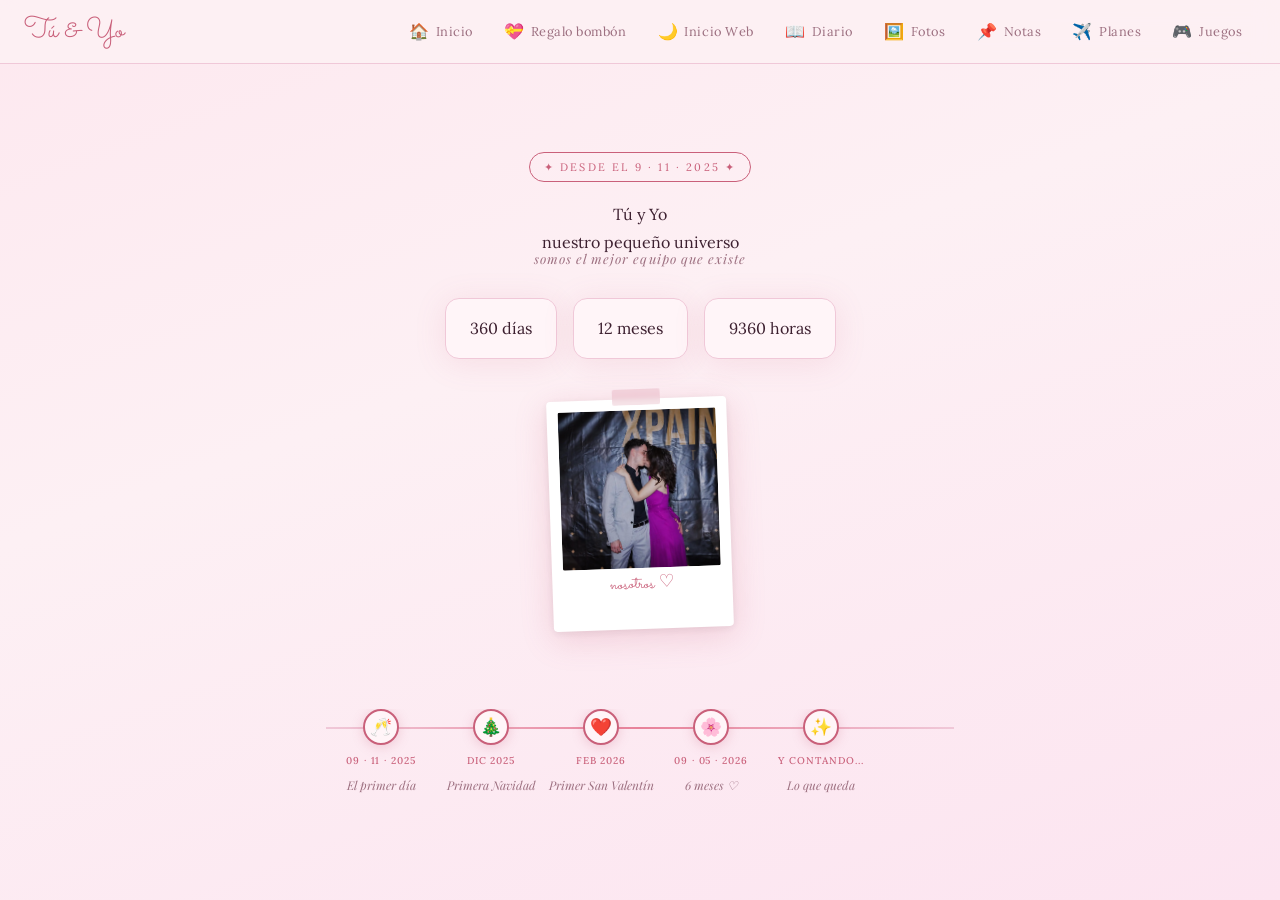
==== commit 3ad71da7: "Backup: web limpia y funcionando antes de conectar Supabase" ====
--- a/index.html
+++ b/index.html
@@ -2120,6 +2120,9 @@
     <li><a href="#" onclick="goTo('inicio');return false" data-section="inicio">
       <span class="nav-icon">🏠</span> Inicio
     </a></li>
+    <li><a href="#" onclick="goTo('regalo');return false" data-section="regalo">
+      <span class="nav-icon">💝</span> Regalo bombón
+    </a></li>
     <li><a href="#" onclick="goTo('web');return false" data-section="web">
       <span class="nav-icon">🌙</span> Inicio Web
     </a></li>
@@ -2149,6 +2152,9 @@
 <div class="nav__drawer" id="nav-drawer">
   <a href="#" onclick="goTo('inicio');return false" data-section="inicio">
     <span class="nav-icon">🏠</span> Inicio
+  </a>
+  <a href="#" onclick="goTo('regalo');return false" data-section="regalo">
+    <span class="nav-icon">💝</span> Regalo bombón
   </a>
   <a href="#" onclick="goTo('web');return false" data-section="web">
     <span class="nav-icon">🌙</span> Inicio Web — La sorpresa
@@ -2177,6 +2183,72 @@
 
   <!-- ===== INICIO ===== -->
   <section class="section active" id="sec-inicio">
+    <div class="splash-hero">
+      <div class="badge">✦ desde el 9 · 11 · 2025 ✦</div>
+      <p class="splash-hero__big">Tú y Yo</p>
+      <p class="splash-hero__subtitle">nuestro pequeño universo</p>
+
+      <!-- Frase romántica rotativa -->
+      <!-- IDs únicos para que esta copia funcione en paralelo con el inicio -->
+      <p class="frase-rotativa" id="frase-rotativa-regalo">cargando...</p>
+
+      <div class="counter-row">
+        <div class="counter-box">
+          <span class="counter-box__num" id="cnt-dias-regalo">—</span>
+          <span class="counter-box__label">días</span>
+        </div>
+        <div class="counter-box">
+          <span class="counter-box__num" id="cnt-meses-regalo">—</span>
+          <span class="counter-box__label">meses</span>
+        </div>
+        <div class="counter-box">
+          <span class="counter-box__num" id="cnt-horas-regalo">—</span>
+          <span class="counter-box__label">horas</span>
+        </div>
+      </div>
+
+      <!-- Foto polaroid central -->
+      <div class="inicio-polaroid">
+        <img src="fotos/fin_carrera.jpg" alt="Nosotros" loading="lazy"/>
+        <p class="inicio-polaroid__caption">nosotros ♡</p>
+      </div>
+    </div>
+
+    <!-- Timeline horizontal de hitos -->
+    <div class="inicio-timeline">
+      <div class="inicio-timeline__track">
+        <div class="hito">
+          <div class="hito__dot">🥂</div>
+          <div class="hito__fecha">09 · 11 · 2025</div>
+          <div class="hito__label">El primer día</div>
+        </div>
+        <div class="hito">
+          <div class="hito__dot">🎄</div>
+          <div class="hito__fecha">Dic 2025</div>
+          <div class="hito__label">Primera Navidad</div>
+        </div>
+        <div class="hito">
+          <div class="hito__dot">❤️</div>
+          <div class="hito__fecha">Feb 2026</div>
+          <div class="hito__label">Primer San Valentín</div>
+        </div>
+        <div class="hito">
+          <div class="hito__dot">🌸</div>
+          <div class="hito__fecha">09 · 05 · 2026</div>
+          <div class="hito__label">6 meses ♡</div>
+        </div>
+        <div class="hito">
+          <div class="hito__dot">✨</div>
+          <div class="hito__fecha">y contando...</div>
+          <div class="hito__label">Lo que queda</div>
+        </div>
+      </div>
+    </div>
+
+  </section>
+
+  <!-- ===== REGALO ===== -->
+  <section class="section" id="sec-regalo">
     <div class="splash-hero">
       <div class="badge">✦ desde el 9 · 11 · 2025 ✦</div>
       <p class="splash-hero__big">Tú y Yo</p>
@@ -2819,6 +2891,7 @@
 // ============================================================
 //  COUNTER (inicio)
 // ============================================================
+// Mantengo sincronizados los dos bloques: inicio y regalo.
 function updateCounter(){
   const start=new Date('2025-11-09T00:00:00');
   const now=new Date();
@@ -2826,9 +2899,9 @@
   const diffDias=Math.floor(diffMs/(1000*60*60*24));
   const diffMeses=Math.floor(diffDias/30.44);
   const diffHoras=Math.floor(diffMs/(1000*60*60));
-  animCount('cnt-dias', diffDias);
-  animCount('cnt-meses', diffMeses);
-  animCount('cnt-horas', diffHoras);
+  ['cnt-dias','cnt-dias-regalo'].forEach(id=>animCount(id, diffDias));
+  ['cnt-meses','cnt-meses-regalo'].forEach(id=>animCount(id, diffMeses));
+  ['cnt-horas','cnt-horas-regalo'].forEach(id=>animCount(id, diffHoras));
 }
 function animCount(id, target){
   const el=document.getElementById(id);
@@ -4313,15 +4386,21 @@
 let fraseIdx = Math.floor(Math.random() * FRASES.length);
 
 function iniciarFrasesRotativas() {
-  const el = document.getElementById('frase-rotativa');
-  if (!el) return;
-  el.textContent = FRASES[fraseIdx];
+  // Las dos frases rotativas comparten el mismo texto y el mismo ritmo.
+  const elementos = [
+    document.getElementById('frase-rotativa'),
+    document.getElementById('frase-rotativa-regalo')
+  ].filter(Boolean);
+  if (!elementos.length) return;
+  elementos.forEach(el => { el.textContent = FRASES[fraseIdx]; });
   setInterval(() => {
-    el.classList.add('fade');
+    elementos.forEach(el => el.classList.add('fade'));
     setTimeout(() => {
       fraseIdx = (fraseIdx + 1) % FRASES.length;
-      el.textContent = FRASES[fraseIdx];
-      el.classList.remove('fade');
+      elementos.forEach(el => {
+        el.textContent = FRASES[fraseIdx];
+        el.classList.remove('fade');
+      });
     }, 600);
   }, 4000);
 }
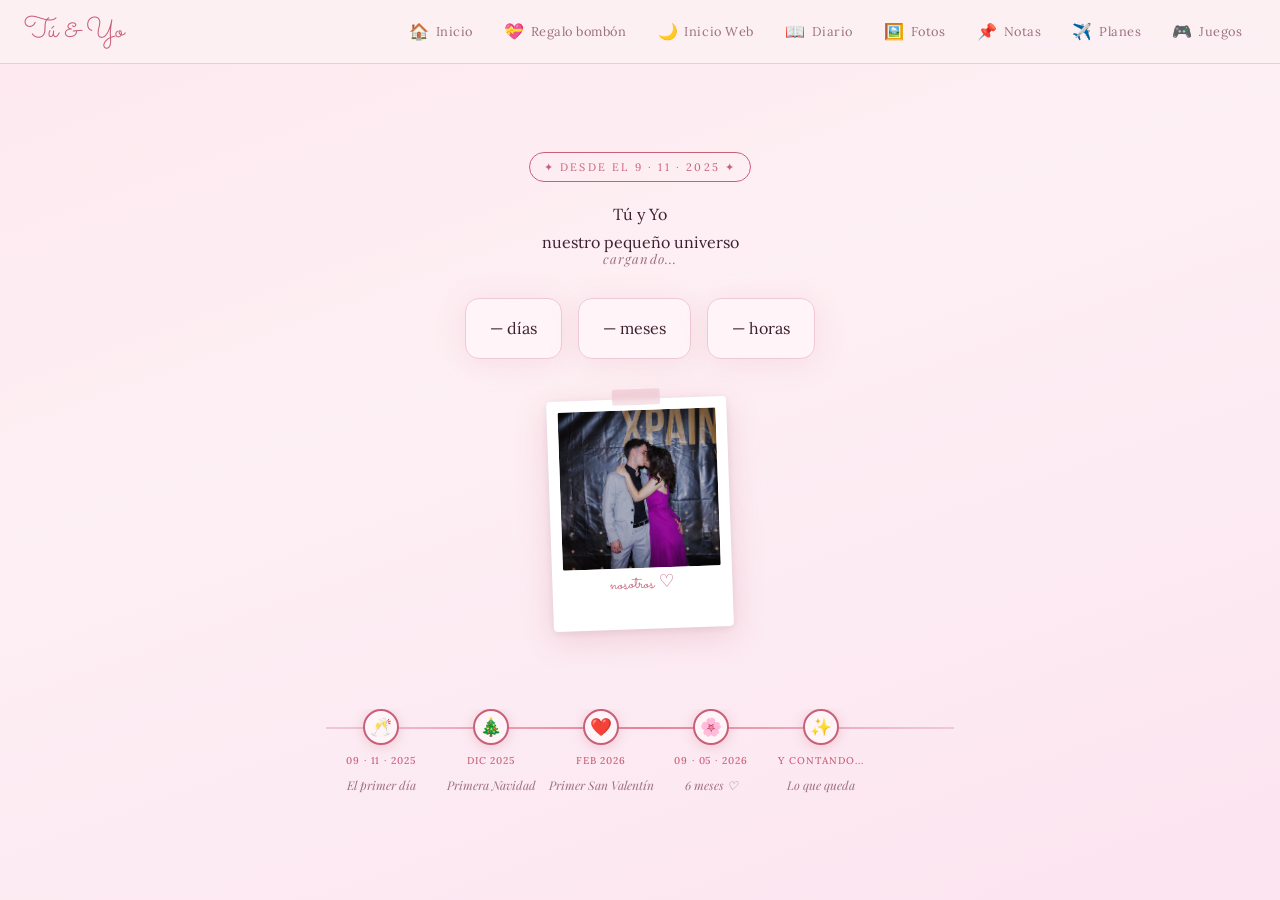
==== commit 74d6cb7f: "Migración completa a Supabase: diario, notas, planes y galería conectada a Storage con URLs públicas" ====
--- a/index.html
+++ b/index.html
@@ -1,3922 +1,5293 @@
 <!DOCTYPE html>
 <html lang="es">
+
 <head>
-  <meta charset="UTF-8"/>
-  <meta name="viewport" content="width=device-width, initial-scale=1.0"/>
+  <meta charset="UTF-8" />
+  <meta name="viewport" content="width=device-width, initial-scale=1.0" />
   <title>Tú y Yo 🤍</title>
-  <link rel="preconnect" href="https://fonts.googleapis.com"/>
-  <link rel="preconnect" href="https://fonts.gstatic.com" crossorigin/>
-  <link href="https://fonts.googleapis.com/css2?family=Lora:ital,wght@0,400;0,500;1,400&family=Playfair+Display:ital,wght@0,400;0,700;1,400&family=Sacramento&display=swap" rel="stylesheet"/>
+  <link rel="preconnect" href="https://fonts.googleapis.com" />
+  <link rel="preconnect" href="https://fonts.gstatic.com" crossorigin />
+  <link
+    href="https://fonts.googleapis.com/css2?family=Lora:ital,wght@0,400;0,500;1,400&family=Playfair+Display:ital,wght@0,400;0,700;1,400&family=Sacramento&display=swap"
+    rel="stylesheet" />
+  <!-- Supabase -->
+  <script src="https://cdn.jsdelivr.net/npm/@supabase/supabase-js@2/dist/umd/supabase.min.js"></script>
   <style>
-/* ============================================================
+    /* ============================================================
    VARIABLES & RESET
 ============================================================ */
-:root {
-  --c-bg:         #fdf0f4;
-  --c-bg2:        #fff5f8;
-  --c-border:     #f0c8d8;
-  --c-accent:     #c9607a;
-  --c-accent-s:   rgba(201,96,122,0.10);
-  --c-rose:       #e8829a;
-  --c-text:       #3d2030;
-  --c-dim:        #9d7080;
-  --c-white:      #ffffff;
-  --font-body:    'Lora', serif;
-  --font-title:   'Playfair Display', serif;
-  --font-cursive: 'Sacramento', cursive;
-  --r:            14px;
-  --shadow:       0 4px 32px rgba(201,96,122,0.13);
-  --shadow-lg:    0 8px 48px rgba(201,96,122,0.20);
-  --t:            0.25s ease;
-  --nav-h:        64px;
-}
-*,*::before,*::after{box-sizing:border-box;margin:0;padding:0}
-html{scroll-behavior:smooth;font-size:16px}
-body{
-  font-family:var(--font-body);
-  background:linear-gradient(160deg,#fde8ef 0%,#fdf0f4 40%,#fce4f0 100%);
-  background-attachment:fixed;
-  color:var(--c-text);
-  line-height:1.7;
-  -webkit-font-smoothing:antialiased;
-  overflow-x:hidden;
-  min-height:100dvh;
-}
-img{max-width:100%;display:block}
-button{cursor:pointer;font-family:var(--font-body)}
-input,textarea{font-family:var(--font-body)}
-
-/* ============================================================
+    :root {
+      --c-bg: #fdf0f4;
+      --c-bg2: #fff5f8;
+      --c-border: #f0c8d8;
+      --c-accent: #c9607a;
+      --c-accent-s: rgba(201, 96, 122, 0.10);
+      --c-rose: #e8829a;
+      --c-text: #3d2030;
+      --c-dim: #9d7080;
+      --c-white: #ffffff;
+      --font-body: 'Lora', serif;
+      --font-title: 'Playfair Display', serif;
+      --font-cursive: 'Sacramento', cursive;
+      --r: 14px;
+      --shadow: 0 4px 32px rgba(201, 96, 122, 0.13);
+      --shadow-lg: 0 8px 48px rgba(201, 96, 122, 0.20);
+      --t: 0.25s ease;
+      --nav-h: 64px;
+    }
+
+    *,
+    *::before,
+    *::after {
+      box-sizing: border-box;
+      margin: 0;
+      padding: 0
+    }
+
+    html {
+      scroll-behavior: smooth;
+      font-size: 16px
+    }
+
+    body {
+      font-family: var(--font-body);
+      background: linear-gradient(160deg, #fde8ef 0%, #fdf0f4 40%, #fce4f0 100%);
+      background-attachment: fixed;
+      color: var(--c-text);
+      line-height: 1.7;
+      -webkit-font-smoothing: antialiased;
+      overflow-x: hidden;
+      min-height: 100dvh;
+    }
+
+    img {
+      max-width: 100%;
+      display: block
+    }
+
+    button {
+      cursor: pointer;
+      font-family: var(--font-body)
+    }
+
+    input,
+    textarea {
+      font-family: var(--font-body)
+    }
+
+    /* ============================================================
    SCROLLBAR
 ============================================================ */
-::-webkit-scrollbar{width:6px}
-::-webkit-scrollbar-track{background:transparent}
-::-webkit-scrollbar-thumb{background:var(--c-border);border-radius:3px}
-
-/* ============================================================
+    ::-webkit-scrollbar {
+      width: 6px
+    }
+
+    ::-webkit-scrollbar-track {
+      background: transparent
+    }
+
+    ::-webkit-scrollbar-thumb {
+      background: var(--c-border);
+      border-radius: 3px
+    }
+
+    /* ============================================================
    NAV
 ============================================================ */
-.nav{
-  position:fixed;top:0;left:0;right:0;
-  height:var(--nav-h);
-  background:rgba(253,240,244,0.92);
-  backdrop-filter:blur(12px);
-  -webkit-backdrop-filter:blur(12px);
-  border-bottom:1px solid var(--c-border);
-  z-index:200;
-  display:flex;align-items:center;
-  padding:0 1.5rem;
-  gap:1rem;
-}
-.nav__logo{
-  font-family:var(--font-cursive);
-  font-size:1.8rem;
-  color:var(--c-accent);
-  text-decoration:none;
-  white-space:nowrap;
-  flex-shrink:0;
-}
-.nav__links{
-  display:flex;align-items:center;gap:0.25rem;
-  list-style:none;
-  margin-left:auto;
-}
-.nav__links a{
-  display:flex;align-items:center;gap:0.4rem;
-  padding:0.45rem 0.85rem;
-  border-radius:50px;
-  font-size:0.8rem;
-  letter-spacing:0.04em;
-  color:var(--c-dim);
-  text-decoration:none;
-  transition:background var(--t),color var(--t);
-  white-space:nowrap;
-}
-.nav__links a:hover,.nav__links a.active{
-  background:var(--c-accent-s);
-  color:var(--c-accent);
-}
-.nav__links a .nav-icon{font-size:1rem}
-
-/* Hamburger */
-.nav__burger{
-  display:none;
-  margin-left:auto;
-  background:none;border:none;
-  padding:0.5rem;
-  flex-direction:column;gap:5px;
-}
-.nav__burger span{
-  display:block;width:22px;height:2px;
-  background:var(--c-accent);border-radius:2px;
-  transition:transform var(--t),opacity var(--t);
-}
-.nav__burger.open span:nth-child(1){transform:translateY(7px) rotate(45deg)}
-.nav__burger.open span:nth-child(2){opacity:0}
-.nav__burger.open span:nth-child(3){transform:translateY(-7px) rotate(-45deg)}
-
-/* Mobile drawer */
-.nav__drawer{
-  display:none;
-  position:fixed;
-  top:var(--nav-h);left:0;right:0;
-  background:rgba(253,240,244,0.97);
-  backdrop-filter:blur(16px);
-  border-bottom:1px solid var(--c-border);
-  padding:1rem 1.5rem 1.5rem;
-  z-index:199;
-  flex-direction:column;gap:0.25rem;
-}
-.nav__drawer.open{display:flex}
-.nav__drawer a{
-  display:flex;align-items:center;gap:0.75rem;
-  padding:0.75rem 1rem;
-  border-radius:var(--r);
-  color:var(--c-dim);
-  text-decoration:none;
-  font-size:0.95rem;
-  transition:background var(--t),color var(--t);
-}
-.nav__drawer a:hover,.nav__drawer a.active{
-  background:var(--c-accent-s);
-  color:var(--c-accent);
-}
-.nav__drawer a .nav-icon{font-size:1.2rem}
-
-@media(max-width:700px){
-  .nav__links{display:none}
-  .nav__burger{display:flex}
-}
-
-/* ============================================================
+    .nav {
+      position: fixed;
+      top: 0;
+      left: 0;
+      right: 0;
+      height: var(--nav-h);
+      background: rgba(253, 240, 244, 0.92);
+      backdrop-filter: blur(12px);
+      -webkit-backdrop-filter: blur(12px);
+      border-bottom: 1px solid var(--c-border);
+      z-index: 200;
+      display: flex;
+      align-items: center;
+      padding: 0 1.5rem;
+      gap: 1rem;
+    }
+
+    .nav__logo {
+      font-family: var(--font-cursive);
+      font-size: 1.8rem;
+      color: var(--c-accent);
+      text-decoration: none;
+      white-space: nowrap;
+      flex-shrink: 0;
+    }
+
+    .nav__links {
+      display: flex;
+      align-items: center;
+      gap: 0.25rem;
+      list-style: none;
+      margin-left: auto;
+    }
+
+    .nav__links a {
+      display: flex;
+      align-items: center;
+      gap: 0.4rem;
+      padding: 0.45rem 0.85rem;
+      border-radius: 50px;
+      font-size: 0.8rem;
+      letter-spacing: 0.04em;
+      color: var(--c-dim);
+      text-decoration: none;
+      transition: background var(--t), color var(--t);
+      white-space: nowrap;
+    }
+
+    .nav__links a:hover,
+    .nav__links a.active {
+      background: var(--c-accent-s);
+      color: var(--c-accent);
+    }
+
+    .nav__links a .nav-icon {
+      font-size: 1rem
+    }
+
+    /* Hamburger */
+    .nav__burger {
+      display: none;
+      margin-left: auto;
+      background: none;
+      border: none;
+      padding: 0.5rem;
+      flex-direction: column;
+      gap: 5px;
+    }
+
+    .nav__burger span {
+      display: block;
+      width: 22px;
+      height: 2px;
+      background: var(--c-accent);
+      border-radius: 2px;
+      transition: transform var(--t), opacity var(--t);
+    }
+
+    .nav__burger.open span:nth-child(1) {
+      transform: translateY(7px) rotate(45deg)
+    }
+
+    .nav__burger.open span:nth-child(2) {
+      opacity: 0
+    }
+
+    .nav__burger.open span:nth-child(3) {
+      transform: translateY(-7px) rotate(-45deg)
+    }
+
+    /* Mobile drawer */
+    .nav__drawer {
+      display: none;
+      position: fixed;
+      top: var(--nav-h);
+      left: 0;
+      right: 0;
+      background: rgba(253, 240, 244, 0.97);
+      backdrop-filter: blur(16px);
+      border-bottom: 1px solid var(--c-border);
+      padding: 1rem 1.5rem 1.5rem;
+      z-index: 199;
+      flex-direction: column;
+      gap: 0.25rem;
+    }
+
+    .nav__drawer.open {
+      display: flex
+    }
+
+    .nav__drawer a {
+      display: flex;
+      align-items: center;
+      gap: 0.75rem;
+      padding: 0.75rem 1rem;
+      border-radius: var(--r);
+      color: var(--c-dim);
+      text-decoration: none;
+      font-size: 0.95rem;
+      transition: background var(--t), color var(--t);
+    }
+
+    .nav__drawer a:hover,
+    .nav__drawer a.active {
+      background: var(--c-accent-s);
+      color: var(--c-accent);
+    }
+
+    .nav__drawer a .nav-icon {
+      font-size: 1.2rem
+    }
+
+    @media(max-width:700px) {
+      .nav__links {
+        display: none
+      }
+
+      .nav__burger {
+        display: flex
+      }
+    }
+
+    /* ============================================================
    PAGE WRAPPER
 ============================================================ */
-.page-wrap{
-  padding-top:var(--nav-h);
-  min-height:100dvh;
-}
-.section{
-  display:none;
-  max-width:640px;
-  margin:0 auto;
-  padding:2.5rem 1.25rem 5rem;
-  animation:fadeUp 0.45s ease both;
-}
-.section.active{display:block}
-@keyframes fadeUp{
-  from{opacity:0;transform:translateY(16px)}
-  to{opacity:1;transform:translateY(0)}
-}
-
-/* ============================================================
+    .page-wrap {
+      padding-top: var(--nav-h);
+      min-height: 100dvh;
+    }
+
+    .section {
+      display: none;
+      max-width: 640px;
+      margin: 0 auto;
+      padding: 2.5rem 1.25rem 5rem;
+      animation: fadeUp 0.45s ease both;
+    }
+
+    .section.active {
+      display: block
+    }
+
+    @keyframes fadeUp {
+      from {
+        opacity: 0;
+        transform: translateY(16px)
+      }
+
+      to {
+        opacity: 1;
+        transform: translateY(0)
+      }
+    }
+
+    /* ============================================================
    SHARED COMPONENTS
 ============================================================ */
-.page-title{
-  font-family:var(--font-title);
-  font-size:clamp(2rem,7vw,2.8rem);
-  font-weight:400;
-  line-height:1.2;
-  color:var(--c-text);
-  margin-bottom:0.3rem;
-}
-.page-title em{font-style:italic;color:var(--c-accent)}
-.page-sub{
-  font-size:0.85rem;
-  color:var(--c-dim);
-  font-style:italic;
-  margin-bottom:2rem;
-}
-.card{
-  background:var(--c-bg2);
-  border:1px solid var(--c-border);
-  border-radius:var(--r);
-  padding:1.75rem;
-  box-shadow:var(--shadow);
-}
-.btn{
-  display:inline-flex;align-items:center;gap:0.4rem;
-  padding:0.6rem 1.4rem;
-  border-radius:50px;
-  font-size:0.85rem;
-  font-weight:500;
-  border:none;
-  transition:transform var(--t),box-shadow var(--t),background var(--t),color var(--t);
-}
-.btn:hover{transform:translateY(-1px)}
-.btn:active{transform:scale(0.97)}
-.btn-primary{
-  background:var(--c-accent);
-  color:#fff;
-  box-shadow:0 2px 16px rgba(201,96,122,0.30);
-}
-.btn-primary:hover{background:#b85570;box-shadow:0 4px 24px rgba(201,96,122,0.40)}
-.btn-ghost{
-  background:var(--c-accent-s);
-  color:var(--c-accent);
-  border:1px solid var(--c-border);
-}
-.btn-danger{
-  background:rgba(220,50,50,0.08);
-  color:#c94040;
-  border:1px solid rgba(220,50,50,0.15);
-}
-.btn-danger:hover{background:rgba(220,50,50,0.15)}
-.badge{
-  display:inline-block;
-  font-size:0.68rem;
-  letter-spacing:0.2em;
-  text-transform:uppercase;
-  color:var(--c-accent);
-  border:1px solid var(--c-accent);
-  padding:0.3rem 0.85rem;
-  border-radius:40px;
-  margin-bottom:1.2rem;
-}
-
-/* ============================================================
+    .page-title {
+      font-family: var(--font-title);
+      font-size: clamp(2rem, 7vw, 2.8rem);
+      font-weight: 400;
+      line-height: 1.2;
+      color: var(--c-text);
+      margin-bottom: 0.3rem;
+    }
+
+    .page-title em {
+      font-style: italic;
+      color: var(--c-accent)
+    }
+
+    .page-sub {
+      font-size: 0.85rem;
+      color: var(--c-dim);
+      font-style: italic;
+      margin-bottom: 2rem;
+    }
+
+    .card {
+      background: var(--c-bg2);
+      border: 1px solid var(--c-border);
+      border-radius: var(--r);
+      padding: 1.75rem;
+      box-shadow: var(--shadow);
+    }
+
+    .btn {
+      display: inline-flex;
+      align-items: center;
+      gap: 0.4rem;
+      padding: 0.6rem 1.4rem;
+      border-radius: 50px;
+      font-size: 0.85rem;
+      font-weight: 500;
+      border: none;
+      transition: transform var(--t), box-shadow var(--t), background var(--t), color var(--t);
+    }
+
+    .btn:hover {
+      transform: translateY(-1px)
+    }
+
+    .btn:active {
+      transform: scale(0.97)
+    }
+
+    .btn-primary {
+      background: var(--c-accent);
+      color: #fff;
+      box-shadow: 0 2px 16px rgba(201, 96, 122, 0.30);
+    }
+
+    .btn-primary:hover {
+      background: #b85570;
+      box-shadow: 0 4px 24px rgba(201, 96, 122, 0.40)
+    }
+
+    .btn-ghost {
+      background: var(--c-accent-s);
+      color: var(--c-accent);
+      border: 1px solid var(--c-border);
+    }
+
+    .btn-danger {
+      background: rgba(220, 50, 50, 0.08);
+      color: #c94040;
+      border: 1px solid rgba(220, 50, 50, 0.15);
+    }
+
+    .btn-danger:hover {
+      background: rgba(220, 50, 50, 0.15)
+    }
+
+    .badge {
+      display: inline-block;
+      font-size: 0.68rem;
+      letter-spacing: 0.2em;
+      text-transform: uppercase;
+      color: var(--c-accent);
+      border: 1px solid var(--c-accent);
+      padding: 0.3rem 0.85rem;
+      border-radius: 40px;
+      margin-bottom: 1.2rem;
+    }
+
+    /* ============================================================
    FLOATING HEARTS (global)
 ============================================================ */
-#page-hearts{
-  position:fixed;inset:0;
-  z-index:1;pointer-events:none;overflow:hidden;
-}
-.heart-float{
-  position:absolute;bottom:-30px;opacity:0;
-  animation:riseHeart var(--dur,8s) var(--delay,0s) infinite ease-in;
-}
-@keyframes riseHeart{
-  0%{opacity:0;transform:translateY(0) scale(0.9) rotate(0deg)}
-  10%{opacity:0.35}
-  90%{opacity:0.15}
-  100%{opacity:0;transform:translateY(-105vh) scale(1.1) rotate(15deg)}
-}
-
-/* ============================================================
+    #page-hearts {
+      position: fixed;
+      inset: 0;
+      z-index: 1;
+      pointer-events: none;
+      overflow: hidden;
+    }
+
+    .heart-float {
+      position: absolute;
+      bottom: -30px;
+      opacity: 0;
+      animation: riseHeart var(--dur, 8s) var(--delay, 0s) infinite ease-in;
+    }
+
+    @keyframes riseHeart {
+      0% {
+        opacity: 0;
+        transform: translateY(0) scale(0.9) rotate(0deg)
+      }
+
+      10% {
+        opacity: 0.35
+      }
+
+      90% {
+        opacity: 0.15
+      }
+
+      100% {
+        opacity: 0;
+        transform: translateY(-105vh) scale(1.1) rotate(15deg)
+      }
+    }
+
+    /* ============================================================
    ███  INICIO — versión mejorada  ███
 ============================================================ */
-#sec-inicio{ max-width:700px; padding-bottom:4rem; }
-
-/* Fondo de olas SVG animadas detrás del hero */
-.splash-hero{
-  text-align:center;
-  padding:3rem 0 2.5rem;
-  overflow:visible;
-  position:relative;
-}
-
-/* Frase romántica rotativa */
-.frase-rotativa{
-  min-height:1.4rem;
-  font-size:0.82rem;
-  letter-spacing:0.08em;
-  color:var(--c-dim);
-  font-style:italic;
-  margin-top:-0.5rem;
-  margin-bottom:1.75rem;
-  transition:opacity 0.6s ease;
-  font-family:var(--font-title);
-}
-.frase-rotativa.fade{ opacity:0; }
-
-/* Contador mejorado */
-.counter-row{
-  display:flex;justify-content:center;gap:1rem;
-  flex-wrap:wrap;
-  margin-bottom:0;
-}
-.counter-box{
-  background:var(--c-bg2);
-  border:1px solid var(--c-border);
-  border-radius:var(--r);
-  padding:1rem 1.5rem;
-  box-shadow:var(--shadow);
-  min-width:90px;
-  text-align:center;
-  position:relative;
-}
-.counter-box::after{
-  content:'';position:absolute;inset:-2px;
-  border-radius:inherit;border:1.5px solid var(--c-accent);
-  opacity:0;animation:pulseRing 3s ease-in-out infinite;
-}
-.counter-box:nth-child(2)::after{animation-delay:1s}
-.counter-box:nth-child(3)::after{animation-delay:2s}
-
-/* Foto polaroid central */
-.inicio-polaroid{
-  margin:2.5rem auto 0;
-  width:180px;
-  background:#fff;
-  border-radius:4px;
-  padding:0.7rem 0.7rem 2.2rem;
-  box-shadow:0 8px 32px rgba(201,96,122,0.22), 0 2px 8px rgba(0,0,0,0.08);
-  transform:rotate(-2deg);
-  transition:transform 0.35s cubic-bezier(0.34,1.56,0.64,1), box-shadow 0.3s ease;
-  cursor:pointer;
-  position:relative;
-}
-.inicio-polaroid:hover{
-  transform:rotate(0deg) scale(1.05);
-  box-shadow:0 16px 48px rgba(201,96,122,0.32);
-}
-.inicio-polaroid img{
-  width:100%;aspect-ratio:1;object-fit:cover;
-  border-radius:2px;display:block;
-}
-.inicio-polaroid__caption{
-  text-align:center;
-  font-family:var(--font-cursive);
-  font-size:1.1rem;
-  color:var(--c-accent);
-  margin-top:0.5rem;
-  line-height:1;
-}
-/* Sombra de scotch tape */
-.inicio-polaroid::before{
-  content:'';
-  position:absolute;
-  top:-10px;left:50%;
-  transform:translateX(-50%);
-  width:48px;height:16px;
-  background:rgba(201,96,122,0.18);
-  border-radius:2px;
-  backdrop-filter:blur(2px);
-}
-
-/* Timeline horizontal de hitos */
-.inicio-timeline{
-  margin:2.5rem 0 0;
-  position:relative;
-  overflow-x:auto;
-  padding-bottom:0.5rem;
-  -webkit-overflow-scrolling:touch;
-  scrollbar-width:none;
-}
-.inicio-timeline::-webkit-scrollbar{ display:none; }
-.inicio-timeline__track{
-  display:flex;
-  gap:0;
-  align-items:flex-start;
-  min-width:max-content;
-  padding:0 1rem 1.5rem;
-  position:relative;
-}
-/* Línea horizontal */
-.inicio-timeline__track::before{
-  content:'';
-  position:absolute;
-  left:1rem;right:1rem;
-  top:18px;
-  height:2px;
-  background:linear-gradient(90deg, var(--c-border), var(--c-rose), var(--c-border));
-  z-index:0;
-}
-.hito{
-  display:flex;flex-direction:column;align-items:center;
-  gap:0.5rem;
-  width:110px;flex-shrink:0;
-  position:relative;z-index:1;
-  animation:fadeUp 0.5s ease both;
-}
-.hito:nth-child(1){ animation-delay:0.0s }
-.hito:nth-child(2){ animation-delay:0.1s }
-.hito:nth-child(3){ animation-delay:0.2s }
-.hito:nth-child(4){ animation-delay:0.3s }
-.hito:nth-child(5){ animation-delay:0.4s }
-.hito__dot{
-  width:36px;height:36px;
-  border-radius:50%;
-  background:var(--c-bg2);
-  border:2px solid var(--c-accent);
-  display:flex;align-items:center;justify-content:center;
-  font-size:1.1rem;
-  box-shadow:0 2px 12px rgba(201,96,122,0.25);
-  transition:transform 0.25s ease, box-shadow 0.25s ease;
-  cursor:default;
-}
-.hito:hover .hito__dot{
-  transform:scale(1.2);
-  box-shadow:0 4px 20px rgba(201,96,122,0.4);
-}
-.hito__fecha{
-  font-size:0.62rem;
-  letter-spacing:0.1em;
-  text-transform:uppercase;
-  color:var(--c-accent);
-  font-weight:500;
-  text-align:center;
-}
-.hito__label{
-  font-size:0.75rem;
-  color:var(--c-dim);
-  text-align:center;
-  line-height:1.3;
-  font-family:var(--font-title);
-  font-style:italic;
-}
-
-.inicio-nav-grid{
-  display:grid;
-  grid-template-columns:repeat(2,1fr);
-  gap:0.85rem;
-  margin-top:1rem;
-}
-@media(min-width:480px){.inicio-nav-grid{grid-template-columns:repeat(3,1fr)}}
-.inicio-nav-card{
-  background:var(--c-bg2);
-  border:1px solid var(--c-border);
-  border-radius:var(--r);
-  padding:1.25rem 1rem;
-  text-align:center;
-  cursor:pointer;
-  text-decoration:none;
-  color:var(--c-text);
-  transition:transform var(--t),box-shadow var(--t),border-color var(--t);
-  box-shadow:var(--shadow);
-  display:flex;flex-direction:column;align-items:center;gap:0.5rem;
-}
-.inicio-nav-card:hover{
-  transform:translateY(-3px);
-  box-shadow:var(--shadow-lg);
-  border-color:var(--c-accent);
-}
-.inicio-nav-card__icon{font-size:2rem}
-.inicio-nav-card__label{
-  font-size:0.8rem;
-  letter-spacing:0.05em;
-  color:var(--c-dim);
-}
-/* Último widget solo — centrado en grid de 3 */
-@media(min-width:480px){
-  .inicio-nav-card--center{
-    grid-column: 2 / 3;
-  }
-}
-
-/* ── Mensaje de inicio ── */
-.inicio-mensaje{
-  margin-top:2.5rem;
-}
-.inicio-mensaje__divider{
-  display:flex;align-items:center;gap:1rem;
-  margin-bottom:2rem;
-  color:var(--c-border);
-  font-size:0.8rem;
-}
-.inicio-mensaje__divider::before,
-.inicio-mensaje__divider::after{
-  content:'';flex:1;
-  height:1px;background:var(--c-border);
-}
-.inicio-mensaje__divider span{
-  color:var(--c-rose);font-size:1.1rem;flex-shrink:0;
-}
-.inicio-mensaje__card{
-  background:var(--c-bg2);
-  border:1px solid var(--c-border);
-  border-left:3px solid var(--c-accent);
-  border-radius:var(--r);
-  padding:2rem 1.75rem;
-  box-shadow:var(--shadow);
-  margin-bottom:2rem;
-}
-.inicio-mensaje__intro{
-  font-family:var(--font-cursive);
-  font-size:1.6rem;
-  color:var(--c-accent);
-  margin-bottom:1.25rem;
-  line-height:1.2;
-}
-.inicio-mensaje__card p{
-  font-size:0.93rem;
-  color:var(--c-dim);
-  line-height:1.78;
-  margin-bottom:1rem;
-}
-.inicio-mensaje__card p:last-child{margin-bottom:0}
-.inicio-mensaje__card strong{color:var(--c-accent);font-weight:500}
-.inicio-mensaje__card em{font-style:italic;color:var(--c-text)}
-.inicio-mensaje__firma{
-  margin-top:1.5rem;
-  padding-top:1rem;
-  border-top:1px dashed var(--c-border);
-  text-align:right;
-  font-family:var(--font-title);
-  font-style:italic;
-  font-size:0.95rem;
-  color:var(--c-accent);
-}
-/* Fotos del mensaje */
-.inicio-fotos{
-  display:grid;
-  grid-template-columns:repeat(3,1fr);
-  gap:0.75rem;
-  margin-bottom:2rem;
-}
-.inicio-foto{
-  border-radius:12px;
-  overflow:hidden;
-  border:3px solid #fff;
-  box-shadow:0 4px 18px rgba(201,96,122,0.22);
-  transform:rotate(var(--tilt,0deg));
-  transition:transform var(--t),box-shadow var(--t);
-  aspect-ratio:3/4;
-}
-.inicio-foto:hover{transform:rotate(0deg) scale(1.04);box-shadow:var(--shadow-lg)}
-.inicio-foto img{width:100%;height:100%;object-fit:cover;display:block}
-.inicio-foto--tilt-l{--tilt:-2deg}
-.inicio-foto--tilt-r{--tilt:2deg}
-
-/* ============================================================
+    #sec-inicio {
+      max-width: 700px;
+      padding-bottom: 4rem;
+    }
+
+    /* Fondo de olas SVG animadas detrás del hero */
+    .splash-hero {
+      text-align: center;
+      padding: 3rem 0 2.5rem;
+      overflow: visible;
+      position: relative;
+    }
+
+    /* Frase romántica rotativa */
+    .frase-rotativa {
+      min-height: 1.4rem;
+      font-size: 0.82rem;
+      letter-spacing: 0.08em;
+      color: var(--c-dim);
+      font-style: italic;
+      margin-top: -0.5rem;
+      margin-bottom: 1.75rem;
+      transition: opacity 0.6s ease;
+      font-family: var(--font-title);
+    }
+
+    .frase-rotativa.fade {
+      opacity: 0;
+    }
+
+    /* Contador mejorado */
+    .counter-row {
+      display: flex;
+      justify-content: center;
+      gap: 1rem;
+      flex-wrap: wrap;
+      margin-bottom: 0;
+    }
+
+    .counter-box {
+      background: var(--c-bg2);
+      border: 1px solid var(--c-border);
+      border-radius: var(--r);
+      padding: 1rem 1.5rem;
+      box-shadow: var(--shadow);
+      min-width: 90px;
+      text-align: center;
+      position: relative;
+    }
+
+    .counter-box::after {
+      content: '';
+      position: absolute;
+      inset: -2px;
+      border-radius: inherit;
+      border: 1.5px solid var(--c-accent);
+      opacity: 0;
+      animation: pulseRing 3s ease-in-out infinite;
+    }
+
+    .counter-box:nth-child(2)::after {
+      animation-delay: 1s
+    }
+
+    .counter-box:nth-child(3)::after {
+      animation-delay: 2s
+    }
+
+    /* Foto polaroid central */
+    .inicio-polaroid {
+      margin: 2.5rem auto 0;
+      width: 180px;
+      background: #fff;
+      border-radius: 4px;
+      padding: 0.7rem 0.7rem 2.2rem;
+      box-shadow: 0 8px 32px rgba(201, 96, 122, 0.22), 0 2px 8px rgba(0, 0, 0, 0.08);
+      transform: rotate(-2deg);
+      transition: transform 0.35s cubic-bezier(0.34, 1.56, 0.64, 1), box-shadow 0.3s ease;
+      cursor: pointer;
+      position: relative;
+    }
+
+    .inicio-polaroid:hover {
+      transform: rotate(0deg) scale(1.05);
+      box-shadow: 0 16px 48px rgba(201, 96, 122, 0.32);
+    }
+
+    .inicio-polaroid img {
+      width: 100%;
+      aspect-ratio: 1;
+      object-fit: cover;
+      border-radius: 2px;
+      display: block;
+    }
+
+    .inicio-polaroid__caption {
+      text-align: center;
+      font-family: var(--font-cursive);
+      font-size: 1.1rem;
+      color: var(--c-accent);
+      margin-top: 0.5rem;
+      line-height: 1;
+    }
+
+    /* Sombra de scotch tape */
+    .inicio-polaroid::before {
+      content: '';
+      position: absolute;
+      top: -10px;
+      left: 50%;
+      transform: translateX(-50%);
+      width: 48px;
+      height: 16px;
+      background: rgba(201, 96, 122, 0.18);
+      border-radius: 2px;
+      backdrop-filter: blur(2px);
+    }
+
+    /* Timeline horizontal de hitos */
+    .inicio-timeline {
+      margin: 2.5rem 0 0;
+      position: relative;
+      overflow-x: auto;
+      padding-bottom: 0.5rem;
+      -webkit-overflow-scrolling: touch;
+      scrollbar-width: none;
+    }
+
+    .inicio-timeline::-webkit-scrollbar {
+      display: none;
+    }
+
+    .inicio-timeline__track {
+      display: flex;
+      gap: 0;
+      align-items: flex-start;
+      min-width: max-content;
+      padding: 0 1rem 1.5rem;
+      position: relative;
+    }
+
+    /* Línea horizontal */
+    .inicio-timeline__track::before {
+      content: '';
+      position: absolute;
+      left: 1rem;
+      right: 1rem;
+      top: 18px;
+      height: 2px;
+      background: linear-gradient(90deg, var(--c-border), var(--c-rose), var(--c-border));
+      z-index: 0;
+    }
+
+    .hito {
+      display: flex;
+      flex-direction: column;
+      align-items: center;
+      gap: 0.5rem;
+      width: 110px;
+      flex-shrink: 0;
+      position: relative;
+      z-index: 1;
+      animation: fadeUp 0.5s ease both;
+    }
+
+    .hito:nth-child(1) {
+      animation-delay: 0.0s
+    }
+
+    .hito:nth-child(2) {
+      animation-delay: 0.1s
+    }
+
+    .hito:nth-child(3) {
+      animation-delay: 0.2s
+    }
+
+    .hito:nth-child(4) {
+      animation-delay: 0.3s
+    }
+
+    .hito:nth-child(5) {
+      animation-delay: 0.4s
+    }
+
+    .hito__dot {
+      width: 36px;
+      height: 36px;
+      border-radius: 50%;
+      background: var(--c-bg2);
+      border: 2px solid var(--c-accent);
+      display: flex;
+      align-items: center;
+      justify-content: center;
+      font-size: 1.1rem;
+      box-shadow: 0 2px 12px rgba(201, 96, 122, 0.25);
+      transition: transform 0.25s ease, box-shadow 0.25s ease;
+      cursor: default;
+    }
+
+    .hito:hover .hito__dot {
+      transform: scale(1.2);
+      box-shadow: 0 4px 20px rgba(201, 96, 122, 0.4);
+    }
+
+    .hito__fecha {
+      font-size: 0.62rem;
+      letter-spacing: 0.1em;
+      text-transform: uppercase;
+      color: var(--c-accent);
+      font-weight: 500;
+      text-align: center;
+    }
+
+    .hito__label {
+      font-size: 0.75rem;
+      color: var(--c-dim);
+      text-align: center;
+      line-height: 1.3;
+      font-family: var(--font-title);
+      font-style: italic;
+    }
+
+    .inicio-nav-grid {
+      display: grid;
+      grid-template-columns: repeat(2, 1fr);
+      gap: 0.85rem;
+      margin-top: 1rem;
+    }
+
+    @media(min-width:480px) {
+      .inicio-nav-grid {
+        grid-template-columns: repeat(3, 1fr)
+      }
+    }
+
+    .inicio-nav-card {
+      background: var(--c-bg2);
+      border: 1px solid var(--c-border);
+      border-radius: var(--r);
+      padding: 1.25rem 1rem;
+      text-align: center;
+      cursor: pointer;
+      text-decoration: none;
+      color: var(--c-text);
+      transition: transform var(--t), box-shadow var(--t), border-color var(--t);
+      box-shadow: var(--shadow);
+      display: flex;
+      flex-direction: column;
+      align-items: center;
+      gap: 0.5rem;
+    }
+
+    .inicio-nav-card:hover {
+      transform: translateY(-3px);
+      box-shadow: var(--shadow-lg);
+      border-color: var(--c-accent);
+    }
+
+    .inicio-nav-card__icon {
+      font-size: 2rem
+    }
+
+    .inicio-nav-card__label {
+      font-size: 0.8rem;
+      letter-spacing: 0.05em;
+      color: var(--c-dim);
+    }
+
+    /* Último widget solo — centrado en grid de 3 */
+    @media(min-width:480px) {
+      .inicio-nav-card--center {
+        grid-column: 2 / 3;
+      }
+    }
+
+    /* ── Mensaje de inicio ── */
+    .inicio-mensaje {
+      margin-top: 2.5rem;
+    }
+
+    .inicio-mensaje__divider {
+      display: flex;
+      align-items: center;
+      gap: 1rem;
+      margin-bottom: 2rem;
+      color: var(--c-border);
+      font-size: 0.8rem;
+    }
+
+    .inicio-mensaje__divider::before,
+    .inicio-mensaje__divider::after {
+      content: '';
+      flex: 1;
+      height: 1px;
+      background: var(--c-border);
+    }
+
+    .inicio-mensaje__divider span {
+      color: var(--c-rose);
+      font-size: 1.1rem;
+      flex-shrink: 0;
+    }
+
+    .inicio-mensaje__card {
+      background: var(--c-bg2);
+      border: 1px solid var(--c-border);
+      border-left: 3px solid var(--c-accent);
+      border-radius: var(--r);
+      padding: 2rem 1.75rem;
+      box-shadow: var(--shadow);
+      margin-bottom: 2rem;
+    }
+
+    .inicio-mensaje__intro {
+      font-family: var(--font-cursive);
+      font-size: 1.6rem;
+      color: var(--c-accent);
+      margin-bottom: 1.25rem;
+      line-height: 1.2;
+    }
+
+    .inicio-mensaje__card p {
+      font-size: 0.93rem;
+      color: var(--c-dim);
+      line-height: 1.78;
+      margin-bottom: 1rem;
+    }
+
+    .inicio-mensaje__card p:last-child {
+      margin-bottom: 0
+    }
+
+    .inicio-mensaje__card strong {
+      color: var(--c-accent);
+      font-weight: 500
+    }
+
+    .inicio-mensaje__card em {
+      font-style: italic;
+      color: var(--c-text)
+    }
+
+    .inicio-mensaje__firma {
+      margin-top: 1.5rem;
+      padding-top: 1rem;
+      border-top: 1px dashed var(--c-border);
+      text-align: right;
+      font-family: var(--font-title);
+      font-style: italic;
+      font-size: 0.95rem;
+      color: var(--c-accent);
+    }
+
+    /* Fotos del mensaje */
+    .inicio-fotos {
+      display: grid;
+      grid-template-columns: repeat(3, 1fr);
+      gap: 0.75rem;
+      margin-bottom: 2rem;
+    }
+
+    .inicio-foto {
+      border-radius: 12px;
+      overflow: hidden;
+      border: 3px solid #fff;
+      box-shadow: 0 4px 18px rgba(201, 96, 122, 0.22);
+      transform: rotate(var(--tilt, 0deg));
+      transition: transform var(--t), box-shadow var(--t);
+      aspect-ratio: 3/4;
+    }
+
+    .inicio-foto:hover {
+      transform: rotate(0deg) scale(1.04);
+      box-shadow: var(--shadow-lg)
+    }
+
+    .inicio-foto img {
+      width: 100%;
+      height: 100%;
+      object-fit: cover;
+      display: block
+    }
+
+    .inicio-foto--tilt-l {
+      --tilt: -2deg
+    }
+
+    .inicio-foto--tilt-r {
+      --tilt: 2deg
+    }
+
+    /* ============================================================
    ███  DIARIO  ███
 ============================================================ */
-#sec-diario{}
-
-/* Cabecera del diario: libro + mes/año */
-.diary-header{
-  display:flex;align-items:center;justify-content:space-between;
-  margin-bottom:1.5rem;
-  gap:1rem;
-}
-.diary-month-nav{
-  display:flex;align-items:center;gap:0.75rem;
-}
-.diary-month-nav button{
-  background:var(--c-bg2);
-  border:1px solid var(--c-border);
-  border-radius:50%;
-  width:36px;height:36px;
-  display:flex;align-items:center;justify-content:center;
-  font-size:1rem;color:var(--c-accent);
-  transition:background var(--t);
-}
-.diary-month-nav button:hover{background:var(--c-accent-s)}
-.diary-month-title{
-  font-family:var(--font-title);
-  font-size:1.3rem;
-  font-weight:400;
-  color:var(--c-text);
-  min-width:160px;text-align:center;
-}
-
-/* Libro / Calendario */
-.diary-book{
-  background:var(--c-bg2);
-  border:1px solid var(--c-border);
-  border-radius:var(--r);
-  box-shadow:var(--shadow-lg);
-  overflow:visible;
-  position:relative;
-}
-.diary-book::before{
-  content:'';
-  position:absolute;left:42px;top:0;bottom:0;
-  width:2px;
-  background:linear-gradient(to bottom,transparent,var(--c-border) 5%,var(--c-border) 95%,transparent);
-}
-
-/* Días de la semana header */
-.cal-weekdays{
-  display:grid;grid-template-columns:repeat(7,1fr);
-  padding:0.75rem 0.75rem 0;
-  gap:2px;
-}
-.cal-weekdays span{
-  text-align:center;
-  font-size:0.65rem;
-  letter-spacing:0.1em;
-  text-transform:uppercase;
-  color:var(--c-dim);
-  padding:0.3rem 0;
-}
-
-/* Grid días */
-.cal-grid{
-  display:grid;grid-template-columns:repeat(7,1fr);
-  padding:0.5rem 0.75rem 1rem;
-  gap:4px;
-  overflow:visible;
-}
-.cal-day{
-  aspect-ratio:1;
-  display:flex;align-items:center;justify-content:center;
-  border-radius:50%;
-  font-size:0.82rem;
-  color:var(--c-dim);
-  cursor:pointer;
-  position:relative;
-  transition:color var(--t),transform var(--t);
-  font-family:var(--font-body);
-  border:none;
-  background:none;
-  z-index:0;
-}
-.cal-day:hover{color:var(--c-accent);transform:scale(1.12)}
-
-/* Hoy: sólo contorno circular suave, número siempre visible */
-.cal-day.today{
-  color:var(--c-accent);
-  font-weight:700;
-}
-.cal-day.today::before{
-  content:'';
-  position:absolute;inset:0;
-  border-radius:50%;
-  border:2px solid var(--c-accent);
-  opacity:0.6;
-  z-index:-1;
-}
-
-/* Día con entrada: corazón SVG de contorno, número encima */
-.cal-day.has-entry{
-  color:var(--c-accent);
-  font-weight:600;
-}
-.cal-day.has-entry::before{
-  content:'';
-  position:absolute;
-  inset:-4px;
-  background-image:url("data:image/svg+xml,%3Csvg xmlns='http://www.w3.org/2000/svg' viewBox='-2 -4 36 36'%3E%3Cpath fill='none' stroke='%23e8829a' stroke-width='1.8' d='M16 27 C16 27 2 18 2 9 A7 7 0 0 1 16 6 A7 7 0 0 1 30 9 C30 18 16 27 16 27Z'/%3E%3C/svg%3E");
-  background-size:100% 100%;
-  background-repeat:no-repeat;
-  background-position:center;
-  z-index:-1;
-  opacity:0.9;
-}
-.cal-day.has-entry::after{ content:none; }
-
-.cal-day.selected{
-  color:var(--c-accent);
-  font-weight:700;
-}
-.cal-day.selected::before{
-  content:'';
-  position:absolute;
-  inset:-4px;
-  background-image:url("data:image/svg+xml,%3Csvg xmlns='http://www.w3.org/2000/svg' viewBox='-2 -4 36 36'%3E%3Cpath fill='%23f9aec0' fill-opacity='0.5' stroke='%23c9607a' stroke-width='1.8' d='M16 27 C16 27 2 18 2 9 A7 7 0 0 1 16 6 A7 7 0 0 1 30 9 C30 18 16 27 16 27Z'/%3E%3C/svg%3E");
-  background-size:100% 100%;
-  background-repeat:no-repeat;
-  background-position:center;
-  z-index:-1;
-}
-.cal-day.selected::after{ content:none; }
-
-.cal-day.today.selected::before{
-  background-image:url("data:image/svg+xml,%3Csvg xmlns='http://www.w3.org/2000/svg' viewBox='-2 -4 36 36'%3E%3Cpath fill='%23c9607a' fill-opacity='0.2' stroke='%23c9607a' stroke-width='2' d='M16 27 C16 27 2 18 2 9 A7 7 0 0 1 16 6 A7 7 0 0 1 30 9 C30 18 16 27 16 27Z'/%3E%3C/svg%3E");
-}
-
-.cal-day.today.has-entry::before{
-  background-image:url("data:image/svg+xml,%3Csvg xmlns='http://www.w3.org/2000/svg' viewBox='-2 -4 36 36'%3E%3Cpath fill='none' stroke='%23c9607a' stroke-width='2' d='M16 27 C16 27 2 18 2 9 A7 7 0 0 1 16 6 A7 7 0 0 1 30 9 C30 18 16 27 16 27Z'/%3E%3C/svg%3E");
-  border:none;opacity:1;
-}
-
-.cal-day.empty{pointer-events:none;opacity:0}
-
-/* Panel de entrada del día */
-.diary-entry-panel{
-  border-top:1px solid var(--c-border);
-  padding:1.25rem;
-  animation:fadeUp 0.3s ease both;
-}
-.diary-entry-panel.hidden{display:none}
-.diary-entry-date{
-  font-size:0.7rem;
-  letter-spacing:0.18em;
-  text-transform:uppercase;
-  color:var(--c-accent);
-  margin-bottom:0.75rem;
-  display:flex;align-items:center;justify-content:space-between;
-}
-.diary-view-text{
-  font-size:0.93rem;
-  color:var(--c-text);
-  line-height:1.75;
-  white-space:pre-wrap;
-  min-height:2rem;
-}
-.diary-view-text.empty-hint{
-  color:var(--c-dim);
-  font-style:italic;
-}
-.diary-photos-row{
-  display:flex;gap:0.6rem;flex-wrap:wrap;margin-top:1rem;
-}
-.diary-photo-thumb{
-  width:72px;height:72px;
-  border-radius:8px;
-  object-fit:cover;
-  border:2px solid #fff;
-  box-shadow:0 2px 10px rgba(201,96,122,0.2);
-  cursor:pointer;
-  transition:transform var(--t);
-}
-.diary-photo-thumb:hover{transform:scale(1.08)}
-
-/* Edit mode */
-.diary-edit-area textarea{
-  width:100%;
-  min-height:120px;
-  background:rgba(255,255,255,0.7);
-  border:1px solid var(--c-border);
-  border-radius:10px;
-  padding:0.85rem;
-  font-size:0.93rem;
-  color:var(--c-text);
-  resize:vertical;
-  outline:none;
-  transition:border-color var(--t);
-  line-height:1.7;
-}
-.diary-edit-area textarea:focus{border-color:var(--c-rose)}
-.diary-edit-actions{
-  display:flex;gap:0.5rem;align-items:center;flex-wrap:wrap;
-  margin-top:0.75rem;
-}
-.diary-photo-upload{
-  display:none;
-}
-.diary-photo-upload-label{
-  display:inline-flex;align-items:center;gap:0.4rem;
-  padding:0.5rem 1rem;
-  border-radius:50px;
-  font-size:0.82rem;
-  background:var(--c-accent-s);
-  color:var(--c-accent);
-  border:1px solid var(--c-border);
-  cursor:pointer;
-  transition:background var(--t);
-}
-.diary-photo-upload-label:hover{background:rgba(201,96,122,0.18)}
-
-/* Drop zone */
-.drop-zone{
-  border:2px dashed var(--c-border);
-  border-radius:var(--r);
-  padding:1.25rem;
-  text-align:center;
-  font-size:0.82rem;
-  color:var(--c-dim);
-  margin-top:0.75rem;
-  transition:border-color var(--t),background var(--t);
-  cursor:pointer;
-}
-.drop-zone.dragover{
-  border-color:var(--c-accent);
-  background:var(--c-accent-s);
-}
-.drop-zone-icon{font-size:1.5rem;margin-bottom:0.3rem}
-
-/* Fotos en edición (preview) */
-.edit-photos-row{
-  display:flex;gap:0.6rem;flex-wrap:wrap;margin-top:0.75rem;
-}
-.edit-photo-item{
-  position:relative;width:72px;height:72px;
-}
-.edit-photo-item img{
-  width:100%;height:100%;
-  object-fit:cover;
-  border-radius:8px;
-  border:2px solid #fff;
-  box-shadow:0 2px 10px rgba(201,96,122,0.2);
-}
-.edit-photo-delete{
-  position:absolute;top:-5px;right:-5px;
-  width:18px;height:18px;
-  background:var(--c-accent);color:#fff;
-  border:none;border-radius:50%;
-  font-size:0.65rem;
-  display:flex;align-items:center;justify-content:center;
-  cursor:pointer;
-  line-height:1;
-}
-
-/* Lightbox */
-.lightbox{
-  display:none;
-  position:fixed;inset:0;
-  background:rgba(30,5,15,0.92);
-  z-index:500;
-  align-items:center;justify-content:center;
-  padding:1rem;
-}
-.lightbox.open{display:flex}
-.lightbox img{
-  max-width:90vw;max-height:88vh;
-  border-radius:var(--r);
-  box-shadow:0 8px 64px rgba(0,0,0,0.5);
-}
-.lightbox-close{
-  position:absolute;top:1rem;right:1rem;
-  background:rgba(255,255,255,0.15);
-  border:none;color:#fff;
-  width:40px;height:40px;border-radius:50%;
-  font-size:1.2rem;
-  display:flex;align-items:center;justify-content:center;
-  cursor:pointer;
-  transition:background var(--t);
-}
-.lightbox-close:hover{background:rgba(255,255,255,0.28)}
-
-/* ============================================================
+    #sec-diario {}
+
+    /* Cabecera del diario: libro + mes/año */
+    .diary-header {
+      display: flex;
+      align-items: center;
+      justify-content: space-between;
+      margin-bottom: 1.5rem;
+      gap: 1rem;
+    }
+
+    .diary-month-nav {
+      display: flex;
+      align-items: center;
+      gap: 0.75rem;
+    }
+
+    .diary-month-nav button {
+      background: var(--c-bg2);
+      border: 1px solid var(--c-border);
+      border-radius: 50%;
+      width: 36px;
+      height: 36px;
+      display: flex;
+      align-items: center;
+      justify-content: center;
+      font-size: 1rem;
+      color: var(--c-accent);
+      transition: background var(--t);
+    }
+
+    .diary-month-nav button:hover {
+      background: var(--c-accent-s)
+    }
+
+    .diary-month-title {
+      font-family: var(--font-title);
+      font-size: 1.3rem;
+      font-weight: 400;
+      color: var(--c-text);
+      min-width: 160px;
+      text-align: center;
+    }
+
+    /* Libro / Calendario */
+    .diary-book {
+      background: var(--c-bg2);
+      border: 1px solid var(--c-border);
+      border-radius: var(--r);
+      box-shadow: var(--shadow-lg);
+      overflow: visible;
+      position: relative;
+    }
+
+    .diary-book::before {
+      content: '';
+      position: absolute;
+      left: 42px;
+      top: 0;
+      bottom: 0;
+      width: 2px;
+      background: linear-gradient(to bottom, transparent, var(--c-border) 5%, var(--c-border) 95%, transparent);
+    }
+
+    /* Días de la semana header */
+    .cal-weekdays {
+      display: grid;
+      grid-template-columns: repeat(7, 1fr);
+      padding: 0.75rem 0.75rem 0;
+      gap: 2px;
+    }
+
+    .cal-weekdays span {
+      text-align: center;
+      font-size: 0.65rem;
+      letter-spacing: 0.1em;
+      text-transform: uppercase;
+      color: var(--c-dim);
+      padding: 0.3rem 0;
+    }
+
+    /* Grid días */
+    .cal-grid {
+      display: grid;
+      grid-template-columns: repeat(7, 1fr);
+      padding: 0.5rem 0.75rem 1rem;
+      gap: 4px;
+      overflow: visible;
+    }
+
+    .cal-day {
+      aspect-ratio: 1;
+      display: flex;
+      align-items: center;
+      justify-content: center;
+      border-radius: 50%;
+      font-size: 0.82rem;
+      color: var(--c-dim);
+      cursor: pointer;
+      position: relative;
+      transition: color var(--t), transform var(--t);
+      font-family: var(--font-body);
+      border: none;
+      background: none;
+      z-index: 0;
+    }
+
+    .cal-day:hover {
+      color: var(--c-accent);
+      transform: scale(1.12)
+    }
+
+    /* Hoy: sólo contorno circular suave, número siempre visible */
+    .cal-day.today {
+      color: var(--c-accent);
+      font-weight: 700;
+    }
+
+    .cal-day.today::before {
+      content: '';
+      position: absolute;
+      inset: 0;
+      border-radius: 50%;
+      border: 2px solid var(--c-accent);
+      opacity: 0.6;
+      z-index: -1;
+    }
+
+    /* Día con entrada: corazón SVG de contorno, número encima */
+    .cal-day.has-entry {
+      color: var(--c-accent);
+      font-weight: 600;
+    }
+
+    .cal-day.has-entry::before {
+      content: '';
+      position: absolute;
+      inset: -4px;
+      background-image: url("data:image/svg+xml,%3Csvg xmlns='http://www.w3.org/2000/svg' viewBox='-2 -4 36 36'%3E%3Cpath fill='none' stroke='%23e8829a' stroke-width='1.8' d='M16 27 C16 27 2 18 2 9 A7 7 0 0 1 16 6 A7 7 0 0 1 30 9 C30 18 16 27 16 27Z'/%3E%3C/svg%3E");
+      background-size: 100% 100%;
+      background-repeat: no-repeat;
+      background-position: center;
+      z-index: -1;
+      opacity: 0.9;
+    }
+
+    .cal-day.has-entry::after {
+      content: none;
+    }
+
+    .cal-day.selected {
+      color: var(--c-accent);
+      font-weight: 700;
+    }
+
+    .cal-day.selected::before {
+      content: '';
+      position: absolute;
+      inset: -4px;
+      background-image: url("data:image/svg+xml,%3Csvg xmlns='http://www.w3.org/2000/svg' viewBox='-2 -4 36 36'%3E%3Cpath fill='%23f9aec0' fill-opacity='0.5' stroke='%23c9607a' stroke-width='1.8' d='M16 27 C16 27 2 18 2 9 A7 7 0 0 1 16 6 A7 7 0 0 1 30 9 C30 18 16 27 16 27Z'/%3E%3C/svg%3E");
+      background-size: 100% 100%;
+      background-repeat: no-repeat;
+      background-position: center;
+      z-index: -1;
+    }
+
+    .cal-day.selected::after {
+      content: none;
+    }
+
+    .cal-day.today.selected::before {
+      background-image: url("data:image/svg+xml,%3Csvg xmlns='http://www.w3.org/2000/svg' viewBox='-2 -4 36 36'%3E%3Cpath fill='%23c9607a' fill-opacity='0.2' stroke='%23c9607a' stroke-width='2' d='M16 27 C16 27 2 18 2 9 A7 7 0 0 1 16 6 A7 7 0 0 1 30 9 C30 18 16 27 16 27Z'/%3E%3C/svg%3E");
+    }
+
+    .cal-day.today.has-entry::before {
+      background-image: url("data:image/svg+xml,%3Csvg xmlns='http://www.w3.org/2000/svg' viewBox='-2 -4 36 36'%3E%3Cpath fill='none' stroke='%23c9607a' stroke-width='2' d='M16 27 C16 27 2 18 2 9 A7 7 0 0 1 16 6 A7 7 0 0 1 30 9 C30 18 16 27 16 27Z'/%3E%3C/svg%3E");
+      border: none;
+      opacity: 1;
+    }
+
+    .cal-day.empty {
+      pointer-events: none;
+      opacity: 0
+    }
+
+    /* Panel de entrada del día */
+    .diary-entry-panel {
+      border-top: 1px solid var(--c-border);
+      padding: 1.25rem;
+      animation: fadeUp 0.3s ease both;
+    }
+
+    .diary-entry-panel.hidden {
+      display: none
+    }
+
+    .diary-entry-date {
+      font-size: 0.7rem;
+      letter-spacing: 0.18em;
+      text-transform: uppercase;
+      color: var(--c-accent);
+      margin-bottom: 0.75rem;
+      display: flex;
+      align-items: center;
+      justify-content: space-between;
+    }
+
+    .diary-view-text {
+      font-size: 0.93rem;
+      color: var(--c-text);
+      line-height: 1.75;
+      white-space: pre-wrap;
+      min-height: 2rem;
+    }
+
+    .diary-view-text.empty-hint {
+      color: var(--c-dim);
+      font-style: italic;
+    }
+
+    .diary-photos-row {
+      display: flex;
+      gap: 0.6rem;
+      flex-wrap: wrap;
+      margin-top: 1rem;
+    }
+
+    .diary-photo-thumb {
+      width: 72px;
+      height: 72px;
+      border-radius: 8px;
+      object-fit: cover;
+      border: 2px solid #fff;
+      box-shadow: 0 2px 10px rgba(201, 96, 122, 0.2);
+      cursor: pointer;
+      transition: transform var(--t);
+    }
+
+    .diary-photo-thumb:hover {
+      transform: scale(1.08)
+    }
+
+    /* Edit mode */
+    .diary-edit-area textarea {
+      width: 100%;
+      min-height: 120px;
+      background: rgba(255, 255, 255, 0.7);
+      border: 1px solid var(--c-border);
+      border-radius: 10px;
+      padding: 0.85rem;
+      font-size: 0.93rem;
+      color: var(--c-text);
+      resize: vertical;
+      outline: none;
+      transition: border-color var(--t);
+      line-height: 1.7;
+    }
+
+    .diary-edit-area textarea:focus {
+      border-color: var(--c-rose)
+    }
+
+    .diary-edit-actions {
+      display: flex;
+      gap: 0.5rem;
+      align-items: center;
+      flex-wrap: wrap;
+      margin-top: 0.75rem;
+    }
+
+    .diary-photo-upload {
+      display: none;
+    }
+
+    .diary-photo-upload-label {
+      display: inline-flex;
+      align-items: center;
+      gap: 0.4rem;
+      padding: 0.5rem 1rem;
+      border-radius: 50px;
+      font-size: 0.82rem;
+      background: var(--c-accent-s);
+      color: var(--c-accent);
+      border: 1px solid var(--c-border);
+      cursor: pointer;
+      transition: background var(--t);
+    }
+
+    .diary-photo-upload-label:hover {
+      background: rgba(201, 96, 122, 0.18)
+    }
+
+    /* Drop zone */
+    .drop-zone {
+      border: 2px dashed var(--c-border);
+      border-radius: var(--r);
+      padding: 1.25rem;
+      text-align: center;
+      font-size: 0.82rem;
+      color: var(--c-dim);
+      margin-top: 0.75rem;
+      transition: border-color var(--t), background var(--t);
+      cursor: pointer;
+    }
+
+    .drop-zone.dragover {
+      border-color: var(--c-accent);
+      background: var(--c-accent-s);
+    }
+
+    .drop-zone-icon {
+      font-size: 1.5rem;
+      margin-bottom: 0.3rem
+    }
+
+    /* Fotos en edición (preview) */
+    .edit-photos-row {
+      display: flex;
+      gap: 0.6rem;
+      flex-wrap: wrap;
+      margin-top: 0.75rem;
+    }
+
+    .edit-photo-item {
+      position: relative;
+      width: 72px;
+      height: 72px;
+    }
+
+    .edit-photo-item img {
+      width: 100%;
+      height: 100%;
+      object-fit: cover;
+      border-radius: 8px;
+      border: 2px solid #fff;
+      box-shadow: 0 2px 10px rgba(201, 96, 122, 0.2);
+    }
+
+    .edit-photo-delete {
+      position: absolute;
+      top: -5px;
+      right: -5px;
+      width: 18px;
+      height: 18px;
+      background: var(--c-accent);
+      color: #fff;
+      border: none;
+      border-radius: 50%;
+      font-size: 0.65rem;
+      display: flex;
+      align-items: center;
+      justify-content: center;
+      cursor: pointer;
+      line-height: 1;
+    }
+
+    /* Lightbox */
+    .lightbox {
+      display: none;
+      position: fixed;
+      inset: 0;
+      background: rgba(30, 5, 15, 0.92);
+      z-index: 500;
+      align-items: center;
+      justify-content: center;
+      padding: 1rem;
+    }
+
+    .lightbox.open {
+      display: flex
+    }
+
+    .lightbox img {
+      max-width: 90vw;
+      max-height: 88vh;
+      border-radius: var(--r);
+      box-shadow: 0 8px 64px rgba(0, 0, 0, 0.5);
+    }
+
+    .lightbox-close {
+      position: absolute;
+      top: 1rem;
+      right: 1rem;
+      background: rgba(255, 255, 255, 0.15);
+      border: none;
+      color: #fff;
+      width: 40px;
+      height: 40px;
+      border-radius: 50%;
+      font-size: 1.2rem;
+      display: flex;
+      align-items: center;
+      justify-content: center;
+      cursor: pointer;
+      transition: background var(--t);
+    }
+
+    .lightbox-close:hover {
+      background: rgba(255, 255, 255, 0.28)
+    }
+
+    /* ============================================================
    ███  GALERÍA  ███
 ============================================================ */
 
-/* Upload zone */
-.gallery-upload-zone{
-  border:2px dashed var(--c-border);
-  border-radius:var(--r);
-  padding:1.5rem 1rem;
-  text-align:center;
-  cursor:pointer;
-  transition:border-color var(--t),background var(--t);
-  margin-bottom:1.5rem;
-  background:var(--c-bg2);
-}
-.gallery-upload-zone:hover,.gallery-upload-zone.dragover{
-  border-color:var(--c-accent);
-  background:var(--c-accent-s);
-}
-.gallery-upload-zone__icon{font-size:2rem;display:block;margin-bottom:0.4rem}
-.gallery-upload-zone__text{font-size:0.83rem;color:var(--c-dim);line-height:1.5}
-.gallery-upload-zone__text strong{color:var(--c-accent)}
-
-/* Category chips row */
-.category-chips{
-  display:flex;gap:0.4rem;flex-wrap:wrap;
-  margin-bottom:1.25rem;
-}
-.cat-chip{
-  display:inline-flex;align-items:center;gap:0.3rem;
-  padding:0.35rem 0.85rem;
-  border-radius:50px;
-  font-size:0.75rem;
-  letter-spacing:0.04em;
-  border:1px solid var(--c-border);
-  background:var(--c-bg2);
-  color:var(--c-dim);
-  cursor:pointer;
-  transition:background var(--t),color var(--t),border-color var(--t);
-  white-space:nowrap;
-  font-family:var(--font-body);
-}
-.cat-chip:hover{background:var(--c-accent-s);color:var(--c-accent);border-color:var(--c-accent)}
-.cat-chip.active{background:var(--c-accent);color:#fff;border-color:var(--c-accent)}
-.cat-chip__count{
-  background:rgba(255,255,255,0.25);
-  border-radius:50px;
-  padding:0 0.4rem;
-  font-size:0.68rem;
-  min-width:1.2rem;
-  text-align:center;
-}
-.cat-chip:not(.active) .cat-chip__count{
-  background:var(--c-accent-s);
-  color:var(--c-accent);
-}
-
-/* Toolbar with sort + count */
-.gallery-toolbar{
-  display:flex;align-items:center;gap:0.5rem;
-  flex-wrap:wrap;
-  margin-bottom:1.25rem;
-}
-.gallery-select{
-  background:var(--c-bg2);
-  border:1px solid var(--c-border);
-  border-radius:50px;
-  padding:0.4rem 2rem 0.4rem 0.85rem;
-  font-size:0.78rem;
-  color:var(--c-accent);
-  font-family:var(--font-body);
-  outline:none;
-  cursor:pointer;
-  appearance:none;
-  -webkit-appearance:none;
-  background-image:url("data:image/svg+xml,%3Csvg xmlns='http://www.w3.org/2000/svg' width='10' height='6'%3E%3Cpath d='M0 0l5 6 5-6z' fill='%23c9607a'/%3E%3C/svg%3E");
-  background-repeat:no-repeat;
-  background-position:right 0.65rem center;
-}
-.gallery-count{
-  font-size:0.78rem;
-  color:var(--c-dim);
-  margin-left:auto;
-  font-style:italic;
-}
-
-/* Grid */
-.gallery-grid{
-  display:grid;
-  grid-template-columns:repeat(2,1fr);
-  gap:0.75rem;
-}
-@media(min-width:480px){.gallery-grid{grid-template-columns:repeat(3,1fr)}}
-
-.gallery-item{
-  border-radius:10px;
-  overflow:hidden;
-  border:3px solid #fff;
-  box-shadow:0 3px 14px rgba(201,96,122,0.18);
-  cursor:pointer;
-  position:relative;
-  transition:transform var(--t),box-shadow var(--t);
-  aspect-ratio:1;
-  background:var(--c-border);
-}
-.gallery-item:hover{transform:scale(1.03);box-shadow:var(--shadow-lg);z-index:2}
-.gallery-item img{width:100%;height:100%;object-fit:cover;display:block}
-
-/* Overlay on hover */
-.gallery-item__overlay{
-  position:absolute;inset:0;
-  background:linear-gradient(to top,rgba(60,10,30,0.75) 0%,transparent 55%);
-  opacity:0;
-  transition:opacity var(--t);
-  display:flex;flex-direction:column;justify-content:flex-end;
-  padding:0.5rem;
-  gap:0.25rem;
-}
-.gallery-item:hover .gallery-item__overlay{opacity:1}
-.gallery-item__date{
-  font-size:0.62rem;
-  color:rgba(255,255,255,0.9);
-  letter-spacing:0.06em;
-}
-.gallery-item__cat{
-  display:inline-block;
-  background:rgba(255,255,255,0.2);
-  color:#fff;
-  font-size:0.6rem;
-  padding:0.15rem 0.45rem;
-  border-radius:50px;
-  letter-spacing:0.06em;
-  text-transform:uppercase;
-  align-self:flex-start;
-}
-/* Delete button on hover */
-.gallery-item__del{
-  position:absolute;top:5px;right:5px;
-  width:22px;height:22px;
-  background:rgba(200,40,40,0.75);
-  color:#fff;border:none;border-radius:50%;
-  font-size:0.65rem;
-  display:flex;align-items:center;justify-content:center;
-  opacity:0;
-  transition:opacity var(--t);
-  cursor:pointer;
-}
-.gallery-item:hover .gallery-item__del{opacity:1}
-
-/* Empty state */
-.gallery-empty{
-  grid-column:1/-1;
-  text-align:center;
-  padding:3rem 1rem;
-  color:var(--c-dim);
-  font-style:italic;
-  font-size:0.9rem;
-}
-.gallery-empty-icon{font-size:3rem;margin-bottom:0.75rem;display:block;opacity:0.35}
-
-/* ── Upload modal ── */
-.upload-modal-body{ display:flex;flex-direction:column;gap:1rem }
-.upload-preview-grid{
-  display:grid;grid-template-columns:repeat(3,1fr);gap:0.5rem;
-  max-height:220px;overflow-y:auto;
-}
-.upload-preview-item{
-  position:relative;border-radius:8px;overflow:hidden;
-  aspect-ratio:1;background:var(--c-border);
-  cursor:pointer;
-}
-.upload-preview-item img,.upload-preview-item video{
-  width:100%;height:100%;object-fit:cover;display:block;pointer-events:none;
-}
-.upload-preview-item__del{
-  position:absolute;top:3px;right:3px;
-  width:18px;height:18px;
-  background:rgba(200,40,40,0.8);color:#fff;
-  border:none;border-radius:50%;font-size:0.6rem;
-  display:flex;align-items:center;justify-content:center;
-  cursor:pointer;z-index:2;
-}
-.upload-preview-item__edit{
-  position:absolute;bottom:3px;right:3px;
-  width:22px;height:22px;
-  background:rgba(201,96,122,0.85);color:#fff;
-  border:none;border-radius:50%;font-size:0.7rem;
-  display:flex;align-items:center;justify-content:center;
-  cursor:pointer;z-index:2;
-}
-.upload-preview-item__type{
-  position:absolute;top:3px;left:3px;
-  background:rgba(0,0,0,0.55);color:#fff;
-  font-size:0.6rem;padding:0.1rem 0.35rem;border-radius:50px;
-  letter-spacing:0.06em;text-transform:uppercase;
-}
-
-/* ── Video items in gallery grid ── */
-.gallery-item--video .gallery-item__play{
-  position:absolute;inset:0;
-  display:flex;align-items:center;justify-content:center;
-  background:rgba(30,5,15,0.25);
-  transition:background var(--t);
-}
-.gallery-item--video:hover .gallery-item__play{background:rgba(30,5,15,0.4)}
-.gallery-item__play-btn{
-  width:44px;height:44px;
-  background:rgba(255,255,255,0.88);
-  border-radius:50%;
-  display:flex;align-items:center;justify-content:center;
-  font-size:1.1rem;
-  box-shadow:0 2px 12px rgba(0,0,0,0.25);
-}
-
-/* ── Lightbox video ── */
-.lightbox video{
-  max-width:90vw;max-height:88vh;
-  border-radius:var(--r);
-  box-shadow:0 8px 64px rgba(0,0,0,0.5);
-  display:block;
-}
-
-/* ── Crop editor modal ── */
-.crop-modal-backdrop{
-  display:none;
-  position:fixed;inset:0;
-  background:rgba(15,3,10,0.96);
-  z-index:600;
-  flex-direction:column;
-  align-items:center;
-  justify-content:center;
-  padding:1rem;
-  gap:1rem;
-}
-.crop-modal-backdrop.open{display:flex}
-
-.crop-toolbar{
-  display:flex;gap:0.5rem;align-items:center;flex-wrap:wrap;
-  justify-content:center;
-}
-.crop-btn{
-  display:inline-flex;align-items:center;gap:0.35rem;
-  padding:0.55rem 1.1rem;
-  border-radius:50px;
-  font-size:0.82rem;
-  font-family:var(--font-body);
-  cursor:pointer;
-  border:none;
-  transition:transform var(--t),opacity var(--t);
-}
-.crop-btn:hover{transform:scale(1.04)}
-.crop-btn--rot{background:rgba(255,255,255,0.15);color:#fff}
-.crop-btn--cancel{background:rgba(255,255,255,0.1);color:rgba(255,255,255,0.7)}
-.crop-btn--ok{background:var(--c-accent);color:#fff;box-shadow:0 2px 16px rgba(201,96,122,0.4)}
-
-.crop-title{
-  color:rgba(255,255,255,0.6);
-  font-size:0.78rem;letter-spacing:0.12em;text-transform:uppercase;
-}
-
-/* Crop stage */
-.crop-stage-wrap{
-  position:relative;
-  width:min(90vw,440px);
-  height:min(60vh,440px);
-  background:rgba(255,255,255,0.04);
-  border-radius:var(--r);
-  overflow:hidden;
-  touch-action:none;
-  cursor:crosshair;
-  user-select:none;
-}
-.crop-stage-wrap canvas{
-  position:absolute;top:0;left:0;
-  width:100%;height:100%;
-  display:block;
-}
-/* Crop selection overlay */
-.crop-selection{
-  position:absolute;
-  border:2px solid #fff;
-  box-shadow:0 0 0 9999px rgba(0,0,0,0.5);
-  cursor:move;
-  box-sizing:border-box;
-}
-.crop-handle{
-  position:absolute;
-  width:12px;height:12px;
-  background:#fff;border-radius:50%;
-  border:2px solid var(--c-accent);
-  transform:translate(-50%,-50%);
-  cursor:nwse-resize;
-}
-.crop-handle--tl{top:0;left:0;cursor:nwse-resize}
-.crop-handle--tr{top:0;left:100%;cursor:nesw-resize}
-.crop-handle--bl{top:100%;left:0;cursor:nesw-resize}
-.crop-handle--br{top:100%;left:100%;cursor:nwse-resize}
-
-/* ── Photo picker (used from diary) ── */
-.photo-picker-modal .modal{ max-width:540px }
-.picker-cats{
-  display:flex;gap:0.35rem;flex-wrap:wrap;
-  margin-bottom:1rem;
-}
-.picker-cat{
-  padding:0.3rem 0.7rem;
-  border-radius:50px;font-size:0.72rem;
-  border:1px solid var(--c-border);
-  background:var(--c-bg2);color:var(--c-dim);
-  cursor:pointer;transition:background var(--t),color var(--t),border-color var(--t);
-  font-family:var(--font-body);
-}
-.picker-cat.active{background:var(--c-accent);color:#fff;border-color:var(--c-accent)}
-.picker-grid{
-  display:grid;grid-template-columns:repeat(3,1fr);gap:0.5rem;
-  max-height:300px;overflow-y:auto;
-  padding-right:2px;
-}
-.picker-item{
-  aspect-ratio:1;border-radius:8px;overflow:hidden;
-  border:3px solid transparent;
-  cursor:pointer;transition:border-color var(--t),transform var(--t);
-  position:relative;
-}
-.picker-item img{width:100%;height:100%;object-fit:cover;display:block}
-.picker-item.selected{border-color:var(--c-accent);transform:scale(0.96)}
-.picker-item.selected::after{
-  content:'✓';
-  position:absolute;inset:0;
-  background:rgba(201,96,122,0.45);
-  display:flex;align-items:center;justify-content:center;
-  font-size:1.4rem;color:#fff;
-  font-weight:700;
-}
-.picker-empty{
-  grid-column:1/-1;text-align:center;
-  padding:2rem;color:var(--c-dim);font-style:italic;font-size:0.85rem;
-}
-
-/* ============================================================
+    /* Upload zone */
+    .gallery-upload-zone {
+      border: 2px dashed var(--c-border);
+      border-radius: var(--r);
+      padding: 1.5rem 1rem;
+      text-align: center;
+      cursor: pointer;
+      transition: border-color var(--t), background var(--t);
+      margin-bottom: 1.5rem;
+      background: var(--c-bg2);
+    }
+
+    .gallery-upload-zone:hover,
+    .gallery-upload-zone.dragover {
+      border-color: var(--c-accent);
+      background: var(--c-accent-s);
+    }
+
+    .gallery-upload-zone__icon {
+      font-size: 2rem;
+      display: block;
+      margin-bottom: 0.4rem
+    }
+
+    .gallery-upload-zone__text {
+      font-size: 0.83rem;
+      color: var(--c-dim);
+      line-height: 1.5
+    }
+
+    .gallery-upload-zone__text strong {
+      color: var(--c-accent)
+    }
+
+    /* Category chips row */
+    .category-chips {
+      display: flex;
+      gap: 0.4rem;
+      flex-wrap: wrap;
+      margin-bottom: 1.25rem;
+    }
+
+    .cat-chip {
+      display: inline-flex;
+      align-items: center;
+      gap: 0.3rem;
+      padding: 0.35rem 0.85rem;
+      border-radius: 50px;
+      font-size: 0.75rem;
+      letter-spacing: 0.04em;
+      border: 1px solid var(--c-border);
+      background: var(--c-bg2);
+      color: var(--c-dim);
+      cursor: pointer;
+      transition: background var(--t), color var(--t), border-color var(--t);
+      white-space: nowrap;
+      font-family: var(--font-body);
+    }
+
+    .cat-chip:hover {
+      background: var(--c-accent-s);
+      color: var(--c-accent);
+      border-color: var(--c-accent)
+    }
+
+    .cat-chip.active {
+      background: var(--c-accent);
+      color: #fff;
+      border-color: var(--c-accent)
+    }
+
+    .cat-chip__count {
+      background: rgba(255, 255, 255, 0.25);
+      border-radius: 50px;
+      padding: 0 0.4rem;
+      font-size: 0.68rem;
+      min-width: 1.2rem;
+      text-align: center;
+    }
+
+    .cat-chip:not(.active) .cat-chip__count {
+      background: var(--c-accent-s);
+      color: var(--c-accent);
+    }
+
+    /* Toolbar with sort + count */
+    .gallery-toolbar {
+      display: flex;
+      align-items: center;
+      gap: 0.5rem;
+      flex-wrap: wrap;
+      margin-bottom: 1.25rem;
+    }
+
+    .gallery-select {
+      background: var(--c-bg2);
+      border: 1px solid var(--c-border);
+      border-radius: 50px;
+      padding: 0.4rem 2rem 0.4rem 0.85rem;
+      font-size: 0.78rem;
+      color: var(--c-accent);
+      font-family: var(--font-body);
+      outline: none;
+      cursor: pointer;
+      appearance: none;
+      -webkit-appearance: none;
+      background-image: url("data:image/svg+xml,%3Csvg xmlns='http://www.w3.org/2000/svg' width='10' height='6'%3E%3Cpath d='M0 0l5 6 5-6z' fill='%23c9607a'/%3E%3C/svg%3E");
+      background-repeat: no-repeat;
+      background-position: right 0.65rem center;
+    }
+
+    .gallery-count {
+      font-size: 0.78rem;
+      color: var(--c-dim);
+      margin-left: auto;
+      font-style: italic;
+    }
+
+    /* Grid */
+    .gallery-grid {
+      display: grid;
+      grid-template-columns: repeat(2, 1fr);
+      gap: 0.75rem;
+    }
+
+    @media(min-width:480px) {
+      .gallery-grid {
+        grid-template-columns: repeat(3, 1fr)
+      }
+    }
+
+    .gallery-item {
+      border-radius: 10px;
+      overflow: hidden;
+      border: 3px solid #fff;
+      box-shadow: 0 3px 14px rgba(201, 96, 122, 0.18);
+      cursor: pointer;
+      position: relative;
+      transition: transform var(--t), box-shadow var(--t);
+      aspect-ratio: 1;
+      background: var(--c-border);
+    }
+
+    .gallery-item:hover {
+      transform: scale(1.03);
+      box-shadow: var(--shadow-lg);
+      z-index: 2
+    }
+
+    .gallery-item img {
+      width: 100%;
+      height: 100%;
+      object-fit: cover;
+      display: block
+    }
+
+    /* Overlay on hover */
+    .gallery-item__overlay {
+      position: absolute;
+      inset: 0;
+      background: linear-gradient(to top, rgba(60, 10, 30, 0.75) 0%, transparent 55%);
+      opacity: 0;
+      transition: opacity var(--t);
+      display: flex;
+      flex-direction: column;
+      justify-content: flex-end;
+      padding: 0.5rem;
+      gap: 0.25rem;
+    }
+
+    .gallery-item:hover .gallery-item__overlay {
+      opacity: 1
+    }
+
+    .gallery-item__date {
+      font-size: 0.62rem;
+      color: rgba(255, 255, 255, 0.9);
+      letter-spacing: 0.06em;
+    }
+
+    .gallery-item__cat {
+      display: inline-block;
+      background: rgba(255, 255, 255, 0.2);
+      color: #fff;
+      font-size: 0.6rem;
+      padding: 0.15rem 0.45rem;
+      border-radius: 50px;
+      letter-spacing: 0.06em;
+      text-transform: uppercase;
+      align-self: flex-start;
+    }
+
+    /* Delete button on hover */
+    .gallery-item__del {
+      position: absolute;
+      top: 5px;
+      right: 5px;
+      width: 22px;
+      height: 22px;
+      background: rgba(200, 40, 40, 0.75);
+      color: #fff;
+      border: none;
+      border-radius: 50%;
+      font-size: 0.65rem;
+      display: flex;
+      align-items: center;
+      justify-content: center;
+      opacity: 0;
+      transition: opacity var(--t);
+      cursor: pointer;
+    }
+
+    .gallery-item:hover .gallery-item__del {
+      opacity: 1
+    }
+
+    /* Empty state */
+    .gallery-empty {
+      grid-column: 1/-1;
+      text-align: center;
+      padding: 3rem 1rem;
+      color: var(--c-dim);
+      font-style: italic;
+      font-size: 0.9rem;
+    }
+
+    .gallery-empty-icon {
+      font-size: 3rem;
+      margin-bottom: 0.75rem;
+      display: block;
+      opacity: 0.35
+    }
+
+    /* ── Upload modal ── */
+    .upload-modal-body {
+      display: flex;
+      flex-direction: column;
+      gap: 1rem
+    }
+
+    .upload-preview-grid {
+      display: grid;
+      grid-template-columns: repeat(3, 1fr);
+      gap: 0.5rem;
+      max-height: 220px;
+      overflow-y: auto;
+    }
+
+    .upload-preview-item {
+      position: relative;
+      border-radius: 8px;
+      overflow: hidden;
+      aspect-ratio: 1;
+      background: var(--c-border);
+      cursor: pointer;
+    }
+
+    .upload-preview-item img,
+    .upload-preview-item video {
+      width: 100%;
+      height: 100%;
+      object-fit: cover;
+      display: block;
+      pointer-events: none;
+    }
+
+    .upload-preview-item__del {
+      position: absolute;
+      top: 3px;
+      right: 3px;
+      width: 18px;
+      height: 18px;
+      background: rgba(200, 40, 40, 0.8);
+      color: #fff;
+      border: none;
+      border-radius: 50%;
+      font-size: 0.6rem;
+      display: flex;
+      align-items: center;
+      justify-content: center;
+      cursor: pointer;
+      z-index: 2;
+    }
+
+    .upload-preview-item__edit {
+      position: absolute;
+      bottom: 3px;
+      right: 3px;
+      width: 22px;
+      height: 22px;
+      background: rgba(201, 96, 122, 0.85);
+      color: #fff;
+      border: none;
+      border-radius: 50%;
+      font-size: 0.7rem;
+      display: flex;
+      align-items: center;
+      justify-content: center;
+      cursor: pointer;
+      z-index: 2;
+    }
+
+    .upload-preview-item__type {
+      position: absolute;
+      top: 3px;
+      left: 3px;
+      background: rgba(0, 0, 0, 0.55);
+      color: #fff;
+      font-size: 0.6rem;
+      padding: 0.1rem 0.35rem;
+      border-radius: 50px;
+      letter-spacing: 0.06em;
+      text-transform: uppercase;
+    }
+
+    /* ── Video items in gallery grid ── */
+    .gallery-item--video .gallery-item__play {
+      position: absolute;
+      inset: 0;
+      display: flex;
+      align-items: center;
+      justify-content: center;
+      background: rgba(30, 5, 15, 0.25);
+      transition: background var(--t);
+    }
+
+    .gallery-item--video:hover .gallery-item__play {
+      background: rgba(30, 5, 15, 0.4)
+    }
+
+    .gallery-item__play-btn {
+      width: 44px;
+      height: 44px;
+      background: rgba(255, 255, 255, 0.88);
+      border-radius: 50%;
+      display: flex;
+      align-items: center;
+      justify-content: center;
+      font-size: 1.1rem;
+      box-shadow: 0 2px 12px rgba(0, 0, 0, 0.25);
+    }
+
+    /* ── Lightbox video ── */
+    .lightbox video {
+      max-width: 90vw;
+      max-height: 88vh;
+      border-radius: var(--r);
+      box-shadow: 0 8px 64px rgba(0, 0, 0, 0.5);
+      display: block;
+    }
+
+    /* ── Crop editor modal ── */
+    .crop-modal-backdrop {
+      display: none;
+      position: fixed;
+      inset: 0;
+      background: rgba(15, 3, 10, 0.96);
+      z-index: 600;
+      flex-direction: column;
+      align-items: center;
+      justify-content: center;
+      padding: 1rem;
+      gap: 1rem;
+    }
+
+    .crop-modal-backdrop.open {
+      display: flex
+    }
+
+    .crop-toolbar {
+      display: flex;
+      gap: 0.5rem;
+      align-items: center;
+      flex-wrap: wrap;
+      justify-content: center;
+    }
+
+    .crop-btn {
+      display: inline-flex;
+      align-items: center;
+      gap: 0.35rem;
+      padding: 0.55rem 1.1rem;
+      border-radius: 50px;
+      font-size: 0.82rem;
+      font-family: var(--font-body);
+      cursor: pointer;
+      border: none;
+      transition: transform var(--t), opacity var(--t);
+    }
+
+    .crop-btn:hover {
+      transform: scale(1.04)
+    }
+
+    .crop-btn--rot {
+      background: rgba(255, 255, 255, 0.15);
+      color: #fff
+    }
+
+    .crop-btn--cancel {
+      background: rgba(255, 255, 255, 0.1);
+      color: rgba(255, 255, 255, 0.7)
+    }
+
+    .crop-btn--ok {
+      background: var(--c-accent);
+      color: #fff;
+      box-shadow: 0 2px 16px rgba(201, 96, 122, 0.4)
+    }
+
+    .crop-title {
+      color: rgba(255, 255, 255, 0.6);
+      font-size: 0.78rem;
+      letter-spacing: 0.12em;
+      text-transform: uppercase;
+    }
+
+    /* Crop stage */
+    .crop-stage-wrap {
+      position: relative;
+      width: min(90vw, 440px);
+      height: min(60vh, 440px);
+      background: rgba(255, 255, 255, 0.04);
+      border-radius: var(--r);
+      overflow: hidden;
+      touch-action: none;
+      cursor: crosshair;
+      user-select: none;
+    }
+
+    .crop-stage-wrap canvas {
+      position: absolute;
+      top: 0;
+      left: 0;
+      width: 100%;
+      height: 100%;
+      display: block;
+    }
+
+    /* Crop selection overlay */
+    .crop-selection {
+      position: absolute;
+      border: 2px solid #fff;
+      box-shadow: 0 0 0 9999px rgba(0, 0, 0, 0.5);
+      cursor: move;
+      box-sizing: border-box;
+    }
+
+    .crop-handle {
+      position: absolute;
+      width: 12px;
+      height: 12px;
+      background: #fff;
+      border-radius: 50%;
+      border: 2px solid var(--c-accent);
+      transform: translate(-50%, -50%);
+      cursor: nwse-resize;
+    }
+
+    .crop-handle--tl {
+      top: 0;
+      left: 0;
+      cursor: nwse-resize
+    }
+
+    .crop-handle--tr {
+      top: 0;
+      left: 100%;
+      cursor: nesw-resize
+    }
+
+    .crop-handle--bl {
+      top: 100%;
+      left: 0;
+      cursor: nesw-resize
+    }
+
+    .crop-handle--br {
+      top: 100%;
+      left: 100%;
+      cursor: nwse-resize
+    }
+
+    /* ── Photo picker (used from diary) ── */
+    .photo-picker-modal .modal {
+      max-width: 540px
+    }
+
+    .picker-cats {
+      display: flex;
+      gap: 0.35rem;
+      flex-wrap: wrap;
+      margin-bottom: 1rem;
+    }
+
+    .picker-cat {
+      padding: 0.3rem 0.7rem;
+      border-radius: 50px;
+      font-size: 0.72rem;
+      border: 1px solid var(--c-border);
+      background: var(--c-bg2);
+      color: var(--c-dim);
+      cursor: pointer;
+      transition: background var(--t), color var(--t), border-color var(--t);
+      font-family: var(--font-body);
+    }
+
+    .picker-cat.active {
+      background: var(--c-accent);
+      color: #fff;
+      border-color: var(--c-accent)
+    }
+
+    .picker-grid {
+      display: grid;
+      grid-template-columns: repeat(3, 1fr);
+      gap: 0.5rem;
+      max-height: 300px;
+      overflow-y: auto;
+      padding-right: 2px;
+    }
+
+    .picker-item {
+      aspect-ratio: 1;
+      border-radius: 8px;
+      overflow: hidden;
+      border: 3px solid transparent;
+      cursor: pointer;
+      transition: border-color var(--t), transform var(--t);
+      position: relative;
+    }
+
+    .picker-item img {
+      width: 100%;
+      height: 100%;
+      object-fit: cover;
+      display: block
+    }
+
+    .picker-item.selected {
+      border-color: var(--c-accent);
+      transform: scale(0.96)
+    }
+
+    .picker-item.selected::after {
+      content: '✓';
+      position: absolute;
+      inset: 0;
+      background: rgba(201, 96, 122, 0.45);
+      display: flex;
+      align-items: center;
+      justify-content: center;
+      font-size: 1.4rem;
+      color: #fff;
+      font-weight: 700;
+    }
+
+    .picker-empty {
+      grid-column: 1/-1;
+      text-align: center;
+      padding: 2rem;
+      color: var(--c-dim);
+      font-style: italic;
+      font-size: 0.85rem;
+    }
+
+    /* ============================================================
    ███  NOTAS / POSTITS  ███
 ============================================================ */
-.notas-toolbar{
-  display:flex;align-items:center;gap:0.75rem;
-  margin-bottom:1.5rem;
-  flex-wrap:wrap;
-}
-.notas-grid{
-  display:grid;
-  grid-template-columns:repeat(2,1fr);
-  gap:1.2rem;
-  align-items:start;
-}
-@media(min-width:500px){.notas-grid{grid-template-columns:repeat(3,1fr)}}
-
-/* Post-it */
-.postit{
-  border-radius:2px 12px 12px 2px;
-  padding:1rem 0.9rem 1.25rem;
-  position:relative;
-  box-shadow:
-    2px 3px 8px rgba(60,10,30,0.12),
-    0 1px 2px rgba(60,10,30,0.06);
-  min-height:120px;
-  transform:rotate(var(--tilt,0deg));
-  transition:transform var(--t),box-shadow var(--t);
-  cursor:default;
-  /* Líneas de libreta */
-  background-image:repeating-linear-gradient(
-    to bottom,
-    transparent 0,
-    transparent calc(1.65rem - 1px),
-    rgba(255,255,255,0.35) calc(1.65rem - 1px),
-    rgba(255,255,255,0.35) 1.65rem
-  );
-}
-.postit:hover{
-  transform:rotate(0deg) scale(1.02);
-  box-shadow:4px 6px 20px rgba(60,10,30,0.18);
-  z-index:2;
-}
-/* Chincheta */
-.postit::before{
-  content:'';
-  position:absolute;
-  top:-7px;
-  left:50%;
-  transform:translateX(-50%);
-  width:14px;height:14px;
-  background:radial-gradient(circle at 40% 35%,#e8e0d0,#b0a090);
-  border-radius:50%;
-  box-shadow:0 2px 4px rgba(0,0,0,0.25),inset 0 1px 1px rgba(255,255,255,0.4);
-  z-index:3;
-}
-/* Doblez esquina */
-.postit::after{
-  content:'';
-  position:absolute;
-  bottom:0;right:0;
-  width:20px;height:20px;
-  background:linear-gradient(225deg,rgba(0,0,0,0.08) 50%,transparent 50%);
-  border-radius:0 0 10px 0;
-}
-
-.postit--yellow{background-color:#fef9c3}
-.postit--pink  {background-color:#fde8ef}
-.postit--mint  {background-color:#d1fae5}
-.postit--lavender{background-color:#ede9fe}
-.postit--peach {background-color:#fde8d8}
-
-.postit__title{
-  font-family:var(--font-title);
-  font-size:0.88rem;
-  font-weight:700;
-  color:var(--c-text);
-  margin-bottom:0.4rem;
-  line-height:1.3;
-}
-.postit__body{
-  font-size:0.8rem;
-  color:var(--c-dim);
-  line-height:1.65rem;
-  white-space:pre-wrap;
-  word-break:break-word;
-}
-.postit__date{
-  font-size:0.65rem;
-  color:rgba(61,32,48,0.4);
-  margin-top:0.6rem;
-  letter-spacing:0.06em;
-}
-.postit__actions{
-  position:absolute;bottom:0.5rem;right:0.65rem;
-  display:flex;gap:0.35rem;
-  opacity:0;
-  transition:opacity var(--t);
-}
-.postit:hover .postit__actions,.postit__actions.show{opacity:1}
-.postit__btn{
-  width:22px;height:22px;
-  border-radius:50%;border:none;
-  display:flex;align-items:center;justify-content:center;
-  font-size:0.65rem;
-  transition:transform var(--t);
-}
-.postit__btn:hover{transform:scale(1.15)}
-.postit__btn--edit{background:rgba(201,96,122,0.18);color:var(--c-accent)}
-.postit__btn--del{background:rgba(220,50,50,0.12);color:#c94040}
-
-.notas-empty{
-  grid-column:1/-1;
-  text-align:center;
-  padding:3rem 1rem;
-  color:var(--c-dim);
-  font-style:italic;
-}
-
-/* Modal para notas */
-.modal-backdrop{
-  display:none;
-  position:fixed;inset:0;
-  background:rgba(30,5,15,0.55);
-  z-index:400;
-  align-items:center;justify-content:center;
-  padding:1rem;
-}
-.modal-backdrop.open{display:flex}
-.modal{
-  background:var(--c-bg2);
-  border:1px solid var(--c-border);
-  border-radius:var(--r);
-  padding:1.75rem;
-  width:100%;max-width:420px;
-  box-shadow:var(--shadow-lg);
-  animation:fadeUp 0.3s ease both;
-}
-.modal h3{
-  font-family:var(--font-title);
-  font-size:1.3rem;
-  color:var(--c-accent);
-  margin-bottom:1.25rem;
-}
-.modal label{
-  display:block;
-  font-size:0.78rem;
-  letter-spacing:0.1em;
-  text-transform:uppercase;
-  color:var(--c-dim);
-  margin-bottom:0.4rem;
-  margin-top:1rem;
-}
-.modal label:first-of-type{margin-top:0}
-.modal input,.modal textarea,.modal select{
-  width:100%;
-  background:rgba(255,255,255,0.7);
-  border:1px solid var(--c-border);
-  border-radius:8px;
-  padding:0.7rem 0.85rem;
-  font-size:0.9rem;
-  color:var(--c-text);
-  outline:none;
-  transition:border-color var(--t);
-  font-family:var(--font-body);
-}
-.modal input:focus,.modal textarea:focus,.modal select:focus{border-color:var(--c-rose)}
-.modal textarea{min-height:100px;resize:vertical;line-height:1.65}
-.modal-actions{
-  display:flex;gap:0.5rem;justify-content:flex-end;
-  margin-top:1.5rem;flex-wrap:wrap;
-}
-.color-picker{
-  display:flex;gap:0.5rem;flex-wrap:wrap;
-}
-.color-swatch{
-  width:28px;height:28px;border-radius:50%;
-  border:2px solid transparent;
-  cursor:pointer;
-  transition:transform var(--t),border-color var(--t);
-}
-.color-swatch:hover{transform:scale(1.15)}
-.color-swatch.selected{border-color:var(--c-accent);transform:scale(1.1)}
-
-/* ============================================================
+    .notas-toolbar {
+      display: flex;
+      align-items: center;
+      gap: 0.75rem;
+      margin-bottom: 1.5rem;
+      flex-wrap: wrap;
+    }
+
+    .notas-grid {
+      display: grid;
+      grid-template-columns: repeat(2, 1fr);
+      gap: 1.2rem;
+      align-items: start;
+    }
+
+    @media(min-width:500px) {
+      .notas-grid {
+        grid-template-columns: repeat(3, 1fr)
+      }
+    }
+
+    /* Post-it */
+    .postit {
+      border-radius: 2px 12px 12px 2px;
+      padding: 1rem 0.9rem 1.25rem;
+      position: relative;
+      box-shadow:
+        2px 3px 8px rgba(60, 10, 30, 0.12),
+        0 1px 2px rgba(60, 10, 30, 0.06);
+      min-height: 120px;
+      transform: rotate(var(--tilt, 0deg));
+      transition: transform var(--t), box-shadow var(--t);
+      cursor: default;
+      /* Líneas de libreta */
+      background-image: repeating-linear-gradient(to bottom,
+          transparent 0,
+          transparent calc(1.65rem - 1px),
+          rgba(255, 255, 255, 0.35) calc(1.65rem - 1px),
+          rgba(255, 255, 255, 0.35) 1.65rem);
+    }
+
+    .postit:hover {
+      transform: rotate(0deg) scale(1.02);
+      box-shadow: 4px 6px 20px rgba(60, 10, 30, 0.18);
+      z-index: 2;
+    }
+
+    /* Chincheta */
+    .postit::before {
+      content: '';
+      position: absolute;
+      top: -7px;
+      left: 50%;
+      transform: translateX(-50%);
+      width: 14px;
+      height: 14px;
+      background: radial-gradient(circle at 40% 35%, #e8e0d0, #b0a090);
+      border-radius: 50%;
+      box-shadow: 0 2px 4px rgba(0, 0, 0, 0.25), inset 0 1px 1px rgba(255, 255, 255, 0.4);
+      z-index: 3;
+    }
+
+    /* Doblez esquina */
+    .postit::after {
+      content: '';
+      position: absolute;
+      bottom: 0;
+      right: 0;
+      width: 20px;
+      height: 20px;
+      background: linear-gradient(225deg, rgba(0, 0, 0, 0.08) 50%, transparent 50%);
+      border-radius: 0 0 10px 0;
+    }
+
+    .postit--yellow {
+      background-color: #fef9c3
+    }
+
+    .postit--pink {
+      background-color: #fde8ef
+    }
+
+    .postit--mint {
+      background-color: #d1fae5
+    }
+
+    .postit--lavender {
+      background-color: #ede9fe
+    }
+
+    .postit--peach {
+      background-color: #fde8d8
+    }
+
+    .postit__title {
+      font-family: var(--font-title);
+      font-size: 0.88rem;
+      font-weight: 700;
+      color: var(--c-text);
+      margin-bottom: 0.4rem;
+      line-height: 1.3;
+    }
+
+    .postit__body {
+      font-size: 0.8rem;
+      color: var(--c-dim);
+      line-height: 1.65rem;
+      white-space: pre-wrap;
+      word-break: break-word;
+    }
+
+    .postit__date {
+      font-size: 0.65rem;
+      color: rgba(61, 32, 48, 0.4);
+      margin-top: 0.6rem;
+      letter-spacing: 0.06em;
+    }
+
+    .postit__actions {
+      position: absolute;
+      bottom: 0.5rem;
+      right: 0.65rem;
+      display: flex;
+      gap: 0.35rem;
+      opacity: 0;
+      transition: opacity var(--t);
+    }
+
+    .postit:hover .postit__actions,
+    .postit__actions.show {
+      opacity: 1
+    }
+
+    .postit__btn {
+      width: 22px;
+      height: 22px;
+      border-radius: 50%;
+      border: none;
+      display: flex;
+      align-items: center;
+      justify-content: center;
+      font-size: 0.65rem;
+      transition: transform var(--t);
+    }
+
+    .postit__btn:hover {
+      transform: scale(1.15)
+    }
+
+    .postit__btn--edit {
+      background: rgba(201, 96, 122, 0.18);
+      color: var(--c-accent)
+    }
+
+    .postit__btn--del {
+      background: rgba(220, 50, 50, 0.12);
+      color: #c94040
+    }
+
+    .notas-empty {
+      grid-column: 1/-1;
+      text-align: center;
+      padding: 3rem 1rem;
+      color: var(--c-dim);
+      font-style: italic;
+    }
+
+    /* Modal para notas */
+    .modal-backdrop {
+      display: none;
+      position: fixed;
+      inset: 0;
+      background: rgba(30, 5, 15, 0.55);
+      z-index: 400;
+      align-items: center;
+      justify-content: center;
+      padding: 1rem;
+    }
+
+    .modal-backdrop.open {
+      display: flex
+    }
+
+    .modal {
+      background: var(--c-bg2);
+      border: 1px solid var(--c-border);
+      border-radius: var(--r);
+      padding: 1.75rem;
+      width: 100%;
+      max-width: 420px;
+      box-shadow: var(--shadow-lg);
+      animation: fadeUp 0.3s ease both;
+    }
+
+    .modal h3 {
+      font-family: var(--font-title);
+      font-size: 1.3rem;
+      color: var(--c-accent);
+      margin-bottom: 1.25rem;
+    }
+
+    .modal label {
+      display: block;
+      font-size: 0.78rem;
+      letter-spacing: 0.1em;
+      text-transform: uppercase;
+      color: var(--c-dim);
+      margin-bottom: 0.4rem;
+      margin-top: 1rem;
+    }
+
+    .modal label:first-of-type {
+      margin-top: 0
+    }
+
+    .modal input,
+    .modal textarea,
+    .modal select {
+      width: 100%;
+      background: rgba(255, 255, 255, 0.7);
+      border: 1px solid var(--c-border);
+      border-radius: 8px;
+      padding: 0.7rem 0.85rem;
+      font-size: 0.9rem;
+      color: var(--c-text);
+      outline: none;
+      transition: border-color var(--t);
+      font-family: var(--font-body);
+    }
+
+    .modal input:focus,
+    .modal textarea:focus,
+    .modal select:focus {
+      border-color: var(--c-rose)
+    }
+
+    .modal textarea {
+      min-height: 100px;
+      resize: vertical;
+      line-height: 1.65
+    }
+
+    .modal-actions {
+      display: flex;
+      gap: 0.5rem;
+      justify-content: flex-end;
+      margin-top: 1.5rem;
+      flex-wrap: wrap;
+    }
+
+    .color-picker {
+      display: flex;
+      gap: 0.5rem;
+      flex-wrap: wrap;
+    }
+
+    .color-swatch {
+      width: 28px;
+      height: 28px;
+      border-radius: 50%;
+      border: 2px solid transparent;
+      cursor: pointer;
+      transition: transform var(--t), border-color var(--t);
+    }
+
+    .color-swatch:hover {
+      transform: scale(1.15)
+    }
+
+    .color-swatch.selected {
+      border-color: var(--c-accent);
+      transform: scale(1.1)
+    }
+
+    /* ============================================================
    ███  PLANES  ███
 ============================================================ */
-.planes-toolbar{
-  display:flex;align-items:center;gap:0.75rem;
-  margin-bottom:1.5rem;
-}
-.planes-list{
-  display:flex;flex-direction:column;gap:0.75rem;
-}
-.plan-item{
-  background:var(--c-bg2);
-  border:1px solid var(--c-border);
-  border-radius:var(--r);
-  padding:1.1rem 1.25rem;
-  display:flex;align-items:flex-start;gap:1rem;
-  box-shadow:var(--shadow);
-  transition:transform var(--t),box-shadow var(--t),opacity var(--t);
-}
-.plan-item:hover{transform:translateX(3px);box-shadow:var(--shadow-lg)}
-.plan-item.done{opacity:0.55}
-.plan-item.done .plan-title{text-decoration:line-through;color:var(--c-dim)}
-.plan-check{
-  width:22px;height:22px;
-  border-radius:50%;
-  border:2px solid var(--c-border);
-  background:none;
-  flex-shrink:0;
-  cursor:pointer;
-  display:flex;align-items:center;justify-content:center;
-  font-size:0.7rem;
-  color:transparent;
-  transition:background var(--t),border-color var(--t),color var(--t);
-  margin-top:2px;
-}
-.plan-check.checked{
-  background:var(--c-accent);
-  border-color:var(--c-accent);
-  color:#fff;
-}
-.plan-content{flex:1;min-width:0}
-.plan-title{
-  font-size:0.95rem;
-  font-weight:500;
-  color:var(--c-text);
-  margin-bottom:0.2rem;
-}
-.plan-note{font-size:0.82rem;color:var(--c-dim)}
-.plan-date{
-  font-size:0.7rem;
-  color:var(--c-accent);
-  margin-top:0.25rem;
-  letter-spacing:0.06em;
-}
-.plan-emoji{font-size:1.3rem;flex-shrink:0;margin-top:1px}
-.plan-del{
-  background:none;border:none;
-  color:var(--c-border);font-size:1rem;
-  padding:0.25rem;border-radius:4px;
-  transition:color var(--t);flex-shrink:0;
-  align-self:center;
-}
-.plan-del:hover{color:#c94040}
-.planes-empty{
-  text-align:center;padding:3rem;
-  color:var(--c-dim);font-style:italic;
-  font-size:0.95rem;
-}
-
-/* ============================================================
+    .planes-toolbar {
+      display: flex;
+      align-items: center;
+      gap: 0.75rem;
+      margin-bottom: 1.5rem;
+    }
+
+    .planes-list {
+      display: flex;
+      flex-direction: column;
+      gap: 0.75rem;
+    }
+
+    .plan-item {
+      background: var(--c-bg2);
+      border: 1px solid var(--c-border);
+      border-radius: var(--r);
+      padding: 1.1rem 1.25rem;
+      display: flex;
+      align-items: flex-start;
+      gap: 1rem;
+      box-shadow: var(--shadow);
+      transition: transform var(--t), box-shadow var(--t), opacity var(--t);
+    }
+
+    .plan-item:hover {
+      transform: translateX(3px);
+      box-shadow: var(--shadow-lg)
+    }
+
+    .plan-item.done {
+      opacity: 0.55
+    }
+
+    .plan-item.done .plan-title {
+      text-decoration: line-through;
+      color: var(--c-dim)
+    }
+
+    .plan-check {
+      width: 22px;
+      height: 22px;
+      border-radius: 50%;
+      border: 2px solid var(--c-border);
+      background: none;
+      flex-shrink: 0;
+      cursor: pointer;
+      display: flex;
+      align-items: center;
+      justify-content: center;
+      font-size: 0.7rem;
+      color: transparent;
+      transition: background var(--t), border-color var(--t), color var(--t);
+      margin-top: 2px;
+    }
+
+    .plan-check.checked {
+      background: var(--c-accent);
+      border-color: var(--c-accent);
+      color: #fff;
+    }
+
+    .plan-content {
+      flex: 1;
+      min-width: 0
+    }
+
+    .plan-title {
+      font-size: 0.95rem;
+      font-weight: 500;
+      color: var(--c-text);
+      margin-bottom: 0.2rem;
+    }
+
+    .plan-note {
+      font-size: 0.82rem;
+      color: var(--c-dim)
+    }
+
+    .plan-date {
+      font-size: 0.7rem;
+      color: var(--c-accent);
+      margin-top: 0.25rem;
+      letter-spacing: 0.06em;
+    }
+
+    .plan-emoji {
+      font-size: 1.3rem;
+      flex-shrink: 0;
+      margin-top: 1px
+    }
+
+    .plan-del {
+      background: none;
+      border: none;
+      color: var(--c-border);
+      font-size: 1rem;
+      padding: 0.25rem;
+      border-radius: 4px;
+      transition: color var(--t);
+      flex-shrink: 0;
+      align-self: center;
+    }
+
+    .plan-del:hover {
+      color: #c94040
+    }
+
+    .planes-empty {
+      text-align: center;
+      padding: 3rem;
+      color: var(--c-dim);
+      font-style: italic;
+      font-size: 0.95rem;
+    }
+
+    /* ============================================================
    ███  RAZONES  ███
 ============================================================ */
-.razones-list{
-  display:flex;flex-direction:column;gap:0.75rem;
-}
-.razon-card{
-  background:var(--c-bg2);
-  border:1px solid var(--c-border);
-  border-left:3px solid var(--c-accent);
-  border-radius:var(--r);
-  padding:1rem 1.25rem;
-  display:flex;align-items:flex-start;gap:1rem;
-  box-shadow:var(--shadow);
-  transition:transform var(--t),box-shadow var(--t);
-}
-.razon-card:hover{transform:translateX(3px);box-shadow:var(--shadow-lg)}
-.razon-num{
-  font-family:var(--font-title);
-  font-size:1.4rem;
-  font-style:italic;
-  color:var(--c-accent);
-  line-height:1;
-  flex-shrink:0;
-  padding-top:2px;
-  min-width:1.8rem;
-}
-.razon-text{font-size:0.93rem;color:var(--c-text);line-height:1.65;flex:1}
-.razon-del{
-  background:none;border:none;
-  color:var(--c-border);font-size:0.95rem;
-  transition:color var(--t);
-  flex-shrink:0;align-self:center;padding:0.2rem;
-}
-.razon-del:hover{color:#c94040}
-.razones-add-row{
-  display:flex;gap:0.5rem;margin-top:1.25rem;flex-wrap:wrap;
-}
-.razones-add-row input{
-  flex:1;min-width:160px;
-  background:var(--c-bg2);
-  border:1px solid var(--c-border);
-  border-radius:50px;
-  padding:0.6rem 1rem;
-  font-size:0.88rem;
-  color:var(--c-text);
-  outline:none;
-  transition:border-color var(--t);
-}
-.razones-add-row input:focus{border-color:var(--c-rose)}
-
-/* ============================================================
+    .razones-list {
+      display: flex;
+      flex-direction: column;
+      gap: 0.75rem;
+    }
+
+    .razon-card {
+      background: var(--c-bg2);
+      border: 1px solid var(--c-border);
+      border-left: 3px solid var(--c-accent);
+      border-radius: var(--r);
+      padding: 1rem 1.25rem;
+      display: flex;
+      align-items: flex-start;
+      gap: 1rem;
+      box-shadow: var(--shadow);
+      transition: transform var(--t), box-shadow var(--t);
+    }
+
+    .razon-card:hover {
+      transform: translateX(3px);
+      box-shadow: var(--shadow-lg)
+    }
+
+    .razon-num {
+      font-family: var(--font-title);
+      font-size: 1.4rem;
+      font-style: italic;
+      color: var(--c-accent);
+      line-height: 1;
+      flex-shrink: 0;
+      padding-top: 2px;
+      min-width: 1.8rem;
+    }
+
+    .razon-text {
+      font-size: 0.93rem;
+      color: var(--c-text);
+      line-height: 1.65;
+      flex: 1
+    }
+
+    .razon-del {
+      background: none;
+      border: none;
+      color: var(--c-border);
+      font-size: 0.95rem;
+      transition: color var(--t);
+      flex-shrink: 0;
+      align-self: center;
+      padding: 0.2rem;
+    }
+
+    .razon-del:hover {
+      color: #c94040
+    }
+
+    .razones-add-row {
+      display: flex;
+      gap: 0.5rem;
+      margin-top: 1.25rem;
+      flex-wrap: wrap;
+    }
+
+    .razones-add-row input {
+      flex: 1;
+      min-width: 160px;
+      background: var(--c-bg2);
+      border: 1px solid var(--c-border);
+      border-radius: 50px;
+      padding: 0.6rem 1rem;
+      font-size: 0.88rem;
+      color: var(--c-text);
+      outline: none;
+      transition: border-color var(--t);
+    }
+
+    .razones-add-row input:focus {
+      border-color: var(--c-rose)
+    }
+
+    /* ============================================================
    ███  MÚSICA  ███
 ============================================================ */
-.musica-hero {
-  text-align: center;
-  padding: 1rem 0 2rem;
-}
-.musica-note-deco {
-  font-size: 3rem;
-  display: block;
-  margin-bottom: 0.5rem;
-  animation: floatNote 3s ease-in-out infinite;
-}
-@keyframes floatNote {
-  0%,100%{transform:translateY(0) rotate(-5deg)}
-  50%{transform:translateY(-10px) rotate(5deg)}
-}
-
-/* Spotify embed wrapper */
-.spotify-wrap {
-  background: var(--c-bg2);
-  border: 1px solid var(--c-border);
-  border-radius: var(--r);
-  box-shadow: var(--shadow);
-  overflow: hidden;
-  margin-bottom: 1.25rem;
-  position: relative;
-}
-.spotify-wrap iframe {
-  width: 100%;
-  display: block;
-  border: none;
-}
-.spotify-placeholder {
-  padding: 2.5rem 1.5rem;
-  text-align: center;
-  color: var(--c-dim);
-  font-style: italic;
-  font-size: 0.9rem;
-  display: flex;
-  flex-direction: column;
-  align-items: center;
-  gap: 0.75rem;
-}
-.spotify-placeholder-icon { font-size: 2.5rem; opacity: 0.4; }
-
-/* Input para añadir canción */
-.musica-add-card {
-  background: var(--c-bg2);
-  border: 1px solid var(--c-border);
-  border-radius: var(--r);
-  padding: 1.5rem;
-  box-shadow: var(--shadow);
-  margin-bottom: 1.5rem;
-}
-.musica-add-card h3 {
-  font-family: var(--font-title);
-  font-size: 1rem;
-  font-weight: 400;
-  color: var(--c-accent);
-  margin-bottom: 1rem;
-}
-.musica-input-row {
-  display: flex;
-  gap: 0.5rem;
-  flex-wrap: wrap;
-}
-.musica-input-row input {
-  flex: 1;
-  min-width: 0;
-  background: rgba(255,255,255,0.7);
-  border: 1px solid var(--c-border);
-  border-radius: 50px;
-  padding: 0.6rem 1rem;
-  font-size: 0.85rem;
-  color: var(--c-text);
-  outline: none;
-  font-family: var(--font-body);
-  transition: border-color var(--t);
-}
-.musica-input-row input:focus { border-color: var(--c-rose); }
-
-/* Lista de canciones guardadas */
-.canciones-list {
-  display: flex;
-  flex-direction: column;
-  gap: 0.75rem;
-}
-.cancion-card {
-  background: var(--c-bg2);
-  border: 1px solid var(--c-border);
-  border-radius: var(--r);
-  padding: 1rem 1.25rem;
-  display: flex;
-  align-items: center;
-  gap: 1rem;
-  box-shadow: var(--shadow);
-  cursor: pointer;
-  transition: transform var(--t), box-shadow var(--t), border-color var(--t);
-}
-.cancion-card:hover {
-  transform: translateX(3px);
-  box-shadow: var(--shadow-lg);
-  border-color: var(--c-accent);
-}
-.cancion-card.active {
-  border-color: var(--c-accent);
-  background: linear-gradient(135deg, #fff5f8, #fde8ef);
-}
-.cancion-icon { font-size: 1.5rem; flex-shrink: 0; }
-.cancion-info { flex: 1; min-width: 0; }
-.cancion-label {
-  font-size: 0.88rem;
-  color: var(--c-text);
-  font-weight: 500;
-  white-space: nowrap;
-  overflow: hidden;
-  text-overflow: ellipsis;
-}
-.cancion-type {
-  font-size: 0.72rem;
-  color: var(--c-dim);
-  letter-spacing: 0.08em;
-  text-transform: uppercase;
-  margin-top: 0.15rem;
-}
-.cancion-del {
-  background: none; border: none;
-  color: var(--c-border);
-  font-size: 0.95rem;
-  padding: 0.2rem;
-  transition: color var(--t);
-  flex-shrink: 0;
-}
-.cancion-del:hover { color: #c94040; }
-
-.canciones-empty {
-  text-align: center;
-  padding: 2rem;
-  color: var(--c-dim);
-  font-style: italic;
-  font-size: 0.9rem;
-}
-
-/* Hint de cómo obtener el link */
-.spotify-hint {
-  background: var(--c-accent-s);
-  border: 1px solid var(--c-border);
-  border-radius: 10px;
-  padding: 0.85rem 1.1rem;
-  font-size: 0.78rem;
-  color: var(--c-dim);
-  line-height: 1.6;
-  margin-top: 0.75rem;
-}
-.spotify-hint strong { color: var(--c-accent); }
-
-/* ============================================================
+    .musica-hero {
+      text-align: center;
+      padding: 1rem 0 2rem;
+    }
+
+    .musica-note-deco {
+      font-size: 3rem;
+      display: block;
+      margin-bottom: 0.5rem;
+      animation: floatNote 3s ease-in-out infinite;
+    }
+
+    @keyframes floatNote {
+
+      0%,
+      100% {
+        transform: translateY(0) rotate(-5deg)
+      }
+
+      50% {
+        transform: translateY(-10px) rotate(5deg)
+      }
+    }
+
+    /* Spotify embed wrapper */
+    .spotify-wrap {
+      background: var(--c-bg2);
+      border: 1px solid var(--c-border);
+      border-radius: var(--r);
+      box-shadow: var(--shadow);
+      overflow: hidden;
+      margin-bottom: 1.25rem;
+      position: relative;
+    }
+
+    .spotify-wrap iframe {
+      width: 100%;
+      display: block;
+      border: none;
+    }
+
+    .spotify-placeholder {
+      padding: 2.5rem 1.5rem;
+      text-align: center;
+      color: var(--c-dim);
+      font-style: italic;
+      font-size: 0.9rem;
+      display: flex;
+      flex-direction: column;
+      align-items: center;
+      gap: 0.75rem;
+    }
+
+    .spotify-placeholder-icon {
+      font-size: 2.5rem;
+      opacity: 0.4;
+    }
+
+    /* Input para añadir canción */
+    .musica-add-card {
+      background: var(--c-bg2);
+      border: 1px solid var(--c-border);
+      border-radius: var(--r);
+      padding: 1.5rem;
+      box-shadow: var(--shadow);
+      margin-bottom: 1.5rem;
+    }
+
+    .musica-add-card h3 {
+      font-family: var(--font-title);
+      font-size: 1rem;
+      font-weight: 400;
+      color: var(--c-accent);
+      margin-bottom: 1rem;
+    }
+
+    .musica-input-row {
+      display: flex;
+      gap: 0.5rem;
+      flex-wrap: wrap;
+    }
+
+    .musica-input-row input {
+      flex: 1;
+      min-width: 0;
+      background: rgba(255, 255, 255, 0.7);
+      border: 1px solid var(--c-border);
+      border-radius: 50px;
+      padding: 0.6rem 1rem;
+      font-size: 0.85rem;
+      color: var(--c-text);
+      outline: none;
+      font-family: var(--font-body);
+      transition: border-color var(--t);
+    }
+
+    .musica-input-row input:focus {
+      border-color: var(--c-rose);
+    }
+
+    /* Lista de canciones guardadas */
+    .canciones-list {
+      display: flex;
+      flex-direction: column;
+      gap: 0.75rem;
+    }
+
+    .cancion-card {
+      background: var(--c-bg2);
+      border: 1px solid var(--c-border);
+      border-radius: var(--r);
+      padding: 1rem 1.25rem;
+      display: flex;
+      align-items: center;
+      gap: 1rem;
+      box-shadow: var(--shadow);
+      cursor: pointer;
+      transition: transform var(--t), box-shadow var(--t), border-color var(--t);
+    }
+
+    .cancion-card:hover {
+      transform: translateX(3px);
+      box-shadow: var(--shadow-lg);
+      border-color: var(--c-accent);
+    }
+
+    .cancion-card.active {
+      border-color: var(--c-accent);
+      background: linear-gradient(135deg, #fff5f8, #fde8ef);
+    }
+
+    .cancion-icon {
+      font-size: 1.5rem;
+      flex-shrink: 0;
+    }
+
+    .cancion-info {
+      flex: 1;
+      min-width: 0;
+    }
+
+    .cancion-label {
+      font-size: 0.88rem;
+      color: var(--c-text);
+      font-weight: 500;
+      white-space: nowrap;
+      overflow: hidden;
+      text-overflow: ellipsis;
+    }
+
+    .cancion-type {
+      font-size: 0.72rem;
+      color: var(--c-dim);
+      letter-spacing: 0.08em;
+      text-transform: uppercase;
+      margin-top: 0.15rem;
+    }
+
+    .cancion-del {
+      background: none;
+      border: none;
+      color: var(--c-border);
+      font-size: 0.95rem;
+      padding: 0.2rem;
+      transition: color var(--t);
+      flex-shrink: 0;
+    }
+
+    .cancion-del:hover {
+      color: #c94040;
+    }
+
+    .canciones-empty {
+      text-align: center;
+      padding: 2rem;
+      color: var(--c-dim);
+      font-style: italic;
+      font-size: 0.9rem;
+    }
+
+    /* Hint de cómo obtener el link */
+    .spotify-hint {
+      background: var(--c-accent-s);
+      border: 1px solid var(--c-border);
+      border-radius: 10px;
+      padding: 0.85rem 1.1rem;
+      font-size: 0.78rem;
+      color: var(--c-dim);
+      line-height: 1.6;
+      margin-top: 0.75rem;
+    }
+
+    .spotify-hint strong {
+      color: var(--c-accent);
+    }
+
+    /* ============================================================
    ███  INICIO WEB (sorpresa original)  ███
 ============================================================ */
 
-/* Splash interno — ocupa toda la sección, no fixed */
-.web-splash{
-  position:relative;
-  min-height:calc(100dvh - var(--nav-h));
-  display:flex;align-items:center;justify-content:center;
-  border-radius:var(--r);
-  overflow:hidden;
-  margin-bottom:2rem;
-}
-.web-splash__bg{
-  position:absolute;inset:0;
-  background-image:url('fotos/fin_carrera.jpg');
-  background-size:cover;
-  background-position:center top;
-  filter:brightness(0.45) saturate(0.75);
-  z-index:0;
-}
-.web-splash__overlay{
-  position:absolute;inset:0;
-  background:linear-gradient(160deg,rgba(100,20,50,0.65) 0%,rgba(40,5,20,0.80) 100%);
-  z-index:1;
-}
-/* Estrellitas decorativas */
-.web-splash__stars{
-  position:absolute;inset:0;z-index:2;pointer-events:none;overflow:hidden;
-}
-.web-star{
-  position:absolute;border-radius:50%;background:#fff;opacity:0;
-  animation:parpadearW var(--dur,3s) var(--delay,0s) infinite ease-in-out;
-}
-@keyframes parpadearW{0%,100%{opacity:0}50%{opacity:var(--op,0.6)}}
-/* Corazones del splash web */
-.web-splash__hearts{
-  position:absolute;inset:0;z-index:2;pointer-events:none;overflow:hidden;
-}
-.web-heart{
-  position:absolute;bottom:-20px;opacity:0;
-  animation:subirW var(--dur,6s) var(--delay,0s) infinite ease-in;
-}
-@keyframes subirW{
-  0%{opacity:0;transform:translateY(0) scale(0.8)}
-  15%{opacity:0.65}85%{opacity:0.35}
-  100%{opacity:0;transform:translateY(-110vh) scale(1.2) rotate(20deg)}
-}
-.web-splash__content{
-  position:relative;z-index:3;
-  text-align:center;padding:2.5rem 2rem;
-  max-width:420px;
-  animation:fadeUp 0.9s ease both;
-}
-.web-splash__eyebrow{
-  font-size:0.72rem;letter-spacing:0.22em;text-transform:uppercase;
-  color:#f9d0dc;margin-bottom:1.2rem;
-}
-.web-splash__title{
-  font-family:var(--font-title);
-  font-size:clamp(2.8rem,12vw,5rem);
-  font-weight:700;line-height:1.05;color:#fff;
-  margin-bottom:1.2rem;
-  text-shadow:0 2px 28px rgba(0,0,0,0.45);
-}
-.web-splash__title em{font-style:italic;color:#f9aec0;display:block}
-.web-splash__sub{
-  font-family:var(--font-title);font-style:italic;
-  font-size:1rem;color:#f9d0dc;
-  margin-bottom:2.5rem;
-  text-shadow:0 1px 8px rgba(0,0,0,0.3);
-}
-.web-splash__btn{
-  display:inline-flex;align-items:center;gap:0.5rem;
-  background:#f9aec0;color:#3d1025;
-  border:none;padding:0.9rem 2.2rem;
-  border-radius:60px;font-family:var(--font-body);
-  font-size:1rem;font-weight:500;cursor:pointer;
-  letter-spacing:0.03em;
-  box-shadow:0 0 28px rgba(249,174,192,0.45);
-  transition:transform var(--t),box-shadow var(--t),background var(--t);
-}
-.web-splash__btn:hover{transform:translateY(-2px) scale(1.02);background:#fcc5d3;box-shadow:0 0 44px rgba(249,174,192,0.65)}
-.web-splash__btn:active{transform:scale(0.98)}
-
-/* Contenido de la web (oculto hasta pulsar el botón) */
-.web-content{
-  display:none;
-  animation:fadeUp 0.6s ease both;
-}
-.web-content.visible{display:block}
-
-/* Hero de la web */
-.web-hero{
-  text-align:center;
-  padding:3rem 0 2.5rem;
-}
-.web-hero__badge{
-  display:inline-block;font-size:0.68rem;letter-spacing:0.25em;
-  text-transform:uppercase;color:var(--c-accent);
-  border:1px solid var(--c-accent);padding:0.35rem 1rem;
-  border-radius:40px;margin-bottom:1.5rem;
-}
-.web-hero__title{
-  font-family:var(--font-title);
-  font-size:clamp(2rem,8vw,3.2rem);font-weight:400;
-  line-height:1.2;color:var(--c-text);margin-bottom:1rem;
-}
-.web-hero__date{
-  font-size:0.85rem;color:var(--c-accent);
-  font-weight:500;letter-spacing:0.12em;
-}
-
-/* Carta */
-.web-carta{
-  background:var(--c-bg2);
-  border:1px solid var(--c-border);
-  border-left:3px solid var(--c-accent);
-  border-radius:var(--r);
-  padding:2rem 1.75rem;
-  box-shadow:var(--shadow);
-  margin-bottom:2rem;
-}
-.web-carta__icon{font-size:2rem;display:block;margin-bottom:0.85rem}
-.web-carta__title{
-  font-family:var(--font-title);font-size:1.5rem;
-  font-weight:400;color:var(--c-accent);margin-bottom:1.2rem;
-}
-.web-carta__text p{
-  color:var(--c-dim);font-size:0.93rem;
-  margin-bottom:1rem;line-height:1.75;
-}
-.web-carta__text p:last-child{margin-bottom:0}
-
-/* Fotos inline dentro de la carta (mobile) */
-.web-foto-inline{
-  margin:1.25rem auto;
-  width:76%;max-width:240px;
-  border-radius:12px;overflow:hidden;
-  box-shadow:0 4px 18px rgba(201,96,122,0.22);
-  border:4px solid #fff;
-}
-.web-foto-inline img{width:100%;height:auto;display:block}
-
-/* Sección razones */
-.web-razones{margin-bottom:2rem}
-.web-razones__title{
-  font-family:var(--font-title);font-size:1.55rem;
-  font-weight:400;text-align:center;
-  color:var(--c-text);margin-bottom:1.5rem;
-}
-.web-razones__list{list-style:none;display:flex;flex-direction:column;gap:0.75rem}
-.web-razon{
-  display:flex;align-items:flex-start;gap:1.1rem;
-  background:var(--c-bg2);border:1px solid var(--c-border);
-  border-radius:12px;padding:1.1rem 1.25rem;
-  box-shadow:var(--shadow);
-  transition:border-color var(--t),transform var(--t);
-}
-.web-razon:hover{border-color:var(--c-accent);transform:translateX(3px)}
-.web-razon__num{
-  font-family:var(--font-title);font-size:1.4rem;
-  font-style:italic;color:var(--c-accent);
-  flex-shrink:0;line-height:1;padding-top:2px;
-}
-.web-razon__text{font-size:0.93rem;color:var(--c-text);line-height:1.65}
-
-/* Footer de la web */
-.web-footer{
-  text-align:center;
-  padding:3rem 0 2rem;
-  border-top:1px solid var(--c-border);
-  margin-top:2rem;
-}
-.web-footer__heart{
-  font-size:2.5rem;color:var(--c-accent);
-  display:block;margin-bottom:1.5rem;
-  animation:latido 1.5s ease-in-out infinite;
-}
-@keyframes latido{0%,100%{transform:scale(1)}50%{transform:scale(1.18)}}
-.web-footer__frase{
-  font-family:var(--font-title);font-style:italic;
-  font-size:1.15rem;color:var(--c-accent);
-  margin-bottom:1.5rem;line-height:1.5;
-}
-.web-footer__firma{font-size:0.9rem;color:var(--c-dim);margin-bottom:0.5rem}
-.web-footer__firma strong{color:var(--c-accent);font-weight:600}
-.web-footer__fecha{font-size:0.75rem;color:var(--c-dim);letter-spacing:0.15em}
-
-/* ============================================================
+    /* Splash interno — ocupa toda la sección, no fixed */
+    .web-splash {
+      position: relative;
+      min-height: calc(100dvh - var(--nav-h));
+      display: flex;
+      align-items: center;
+      justify-content: center;
+      border-radius: var(--r);
+      overflow: hidden;
+      margin-bottom: 2rem;
+    }
+
+    .web-splash__bg {
+      position: absolute;
+      inset: 0;
+      background-image: url('fotos/fin_carrera.jpg');
+      background-size: cover;
+      background-position: center top;
+      filter: brightness(0.45) saturate(0.75);
+      z-index: 0;
+    }
+
+    .web-splash__overlay {
+      position: absolute;
+      inset: 0;
+      background: linear-gradient(160deg, rgba(100, 20, 50, 0.65) 0%, rgba(40, 5, 20, 0.80) 100%);
+      z-index: 1;
+    }
+
+    /* Estrellitas decorativas */
+    .web-splash__stars {
+      position: absolute;
+      inset: 0;
+      z-index: 2;
+      pointer-events: none;
+      overflow: hidden;
+    }
+
+    .web-star {
+      position: absolute;
+      border-radius: 50%;
+      background: #fff;
+      opacity: 0;
+      animation: parpadearW var(--dur, 3s) var(--delay, 0s) infinite ease-in-out;
+    }
+
+    @keyframes parpadearW {
+
+      0%,
+      100% {
+        opacity: 0
+      }
+
+      50% {
+        opacity: var(--op, 0.6)
+      }
+    }
+
+    /* Corazones del splash web */
+    .web-splash__hearts {
+      position: absolute;
+      inset: 0;
+      z-index: 2;
+      pointer-events: none;
+      overflow: hidden;
+    }
+
+    .web-heart {
+      position: absolute;
+      bottom: -20px;
+      opacity: 0;
+      animation: subirW var(--dur, 6s) var(--delay, 0s) infinite ease-in;
+    }
+
+    @keyframes subirW {
+      0% {
+        opacity: 0;
+        transform: translateY(0) scale(0.8)
+      }
+
+      15% {
+        opacity: 0.65
+      }
+
+      85% {
+        opacity: 0.35
+      }
+
+      100% {
+        opacity: 0;
+        transform: translateY(-110vh) scale(1.2) rotate(20deg)
+      }
+    }
+
+    .web-splash__content {
+      position: relative;
+      z-index: 3;
+      text-align: center;
+      padding: 2.5rem 2rem;
+      max-width: 420px;
+      animation: fadeUp 0.9s ease both;
+    }
+
+    .web-splash__eyebrow {
+      font-size: 0.72rem;
+      letter-spacing: 0.22em;
+      text-transform: uppercase;
+      color: #f9d0dc;
+      margin-bottom: 1.2rem;
+    }
+
+    .web-splash__title {
+      font-family: var(--font-title);
+      font-size: clamp(2.8rem, 12vw, 5rem);
+      font-weight: 700;
+      line-height: 1.05;
+      color: #fff;
+      margin-bottom: 1.2rem;
+      text-shadow: 0 2px 28px rgba(0, 0, 0, 0.45);
+    }
+
+    .web-splash__title em {
+      font-style: italic;
+      color: #f9aec0;
+      display: block
+    }
+
+    .web-splash__sub {
+      font-family: var(--font-title);
+      font-style: italic;
+      font-size: 1rem;
+      color: #f9d0dc;
+      margin-bottom: 2.5rem;
+      text-shadow: 0 1px 8px rgba(0, 0, 0, 0.3);
+    }
+
+    .web-splash__btn {
+      display: inline-flex;
+      align-items: center;
+      gap: 0.5rem;
+      background: #f9aec0;
+      color: #3d1025;
+      border: none;
+      padding: 0.9rem 2.2rem;
+      border-radius: 60px;
+      font-family: var(--font-body);
+      font-size: 1rem;
+      font-weight: 500;
+      cursor: pointer;
+      letter-spacing: 0.03em;
+      box-shadow: 0 0 28px rgba(249, 174, 192, 0.45);
+      transition: transform var(--t), box-shadow var(--t), background var(--t);
+    }
+
+    .web-splash__btn:hover {
+      transform: translateY(-2px) scale(1.02);
+      background: #fcc5d3;
+      box-shadow: 0 0 44px rgba(249, 174, 192, 0.65)
+    }
+
+    .web-splash__btn:active {
+      transform: scale(0.98)
+    }
+
+    /* Contenido de la web (oculto hasta pulsar el botón) */
+    .web-content {
+      display: none;
+      animation: fadeUp 0.6s ease both;
+    }
+
+    .web-content.visible {
+      display: block
+    }
+
+    /* Hero de la web */
+    .web-hero {
+      text-align: center;
+      padding: 3rem 0 2.5rem;
+    }
+
+    .web-hero__badge {
+      display: inline-block;
+      font-size: 0.68rem;
+      letter-spacing: 0.25em;
+      text-transform: uppercase;
+      color: var(--c-accent);
+      border: 1px solid var(--c-accent);
+      padding: 0.35rem 1rem;
+      border-radius: 40px;
+      margin-bottom: 1.5rem;
+    }
+
+    .web-hero__title {
+      font-family: var(--font-title);
+      font-size: clamp(2rem, 8vw, 3.2rem);
+      font-weight: 400;
+      line-height: 1.2;
+      color: var(--c-text);
+      margin-bottom: 1rem;
+    }
+
+    .web-hero__date {
+      font-size: 0.85rem;
+      color: var(--c-accent);
+      font-weight: 500;
+      letter-spacing: 0.12em;
+    }
+
+    /* Carta */
+    .web-carta {
+      background: var(--c-bg2);
+      border: 1px solid var(--c-border);
+      border-left: 3px solid var(--c-accent);
+      border-radius: var(--r);
+      padding: 2rem 1.75rem;
+      box-shadow: var(--shadow);
+      margin-bottom: 2rem;
+    }
+
+    .web-carta__icon {
+      font-size: 2rem;
+      display: block;
+      margin-bottom: 0.85rem
+    }
+
+    .web-carta__title {
+      font-family: var(--font-title);
+      font-size: 1.5rem;
+      font-weight: 400;
+      color: var(--c-accent);
+      margin-bottom: 1.2rem;
+    }
+
+    .web-carta__text p {
+      color: var(--c-dim);
+      font-size: 0.93rem;
+      margin-bottom: 1rem;
+      line-height: 1.75;
+    }
+
+    .web-carta__text p:last-child {
+      margin-bottom: 0
+    }
+
+    /* Fotos inline dentro de la carta (mobile) */
+    .web-foto-inline {
+      margin: 1.25rem auto;
+      width: 76%;
+      max-width: 240px;
+      border-radius: 12px;
+      overflow: hidden;
+      box-shadow: 0 4px 18px rgba(201, 96, 122, 0.22);
+      border: 4px solid #fff;
+    }
+
+    .web-foto-inline img {
+      width: 100%;
+      height: auto;
+      display: block
+    }
+
+    /* Sección razones */
+    .web-razones {
+      margin-bottom: 2rem
+    }
+
+    .web-razones__title {
+      font-family: var(--font-title);
+      font-size: 1.55rem;
+      font-weight: 400;
+      text-align: center;
+      color: var(--c-text);
+      margin-bottom: 1.5rem;
+    }
+
+    .web-razones__list {
+      list-style: none;
+      display: flex;
+      flex-direction: column;
+      gap: 0.75rem
+    }
+
+    .web-razon {
+      display: flex;
+      align-items: flex-start;
+      gap: 1.1rem;
+      background: var(--c-bg2);
+      border: 1px solid var(--c-border);
+      border-radius: 12px;
+      padding: 1.1rem 1.25rem;
+      box-shadow: var(--shadow);
+      transition: border-color var(--t), transform var(--t);
+    }
+
+    .web-razon:hover {
+      border-color: var(--c-accent);
+      transform: translateX(3px)
+    }
+
+    .web-razon__num {
+      font-family: var(--font-title);
+      font-size: 1.4rem;
+      font-style: italic;
+      color: var(--c-accent);
+      flex-shrink: 0;
+      line-height: 1;
+      padding-top: 2px;
+    }
+
+    .web-razon__text {
+      font-size: 0.93rem;
+      color: var(--c-text);
+      line-height: 1.65
+    }
+
+    /* Footer de la web */
+    .web-footer {
+      text-align: center;
+      padding: 3rem 0 2rem;
+      border-top: 1px solid var(--c-border);
+      margin-top: 2rem;
+    }
+
+    .web-footer__heart {
+      font-size: 2.5rem;
+      color: var(--c-accent);
+      display: block;
+      margin-bottom: 1.5rem;
+      animation: latido 1.5s ease-in-out infinite;
+    }
+
+    @keyframes latido {
+
+      0%,
+      100% {
+        transform: scale(1)
+      }
+
+      50% {
+        transform: scale(1.18)
+      }
+    }
+
+    .web-footer__frase {
+      font-family: var(--font-title);
+      font-style: italic;
+      font-size: 1.15rem;
+      color: var(--c-accent);
+      margin-bottom: 1.5rem;
+      line-height: 1.5;
+    }
+
+    .web-footer__firma {
+      font-size: 0.9rem;
+      color: var(--c-dim);
+      margin-bottom: 0.5rem
+    }
+
+    .web-footer__firma strong {
+      color: var(--c-accent);
+      font-weight: 600
+    }
+
+    .web-footer__fecha {
+      font-size: 0.75rem;
+      color: var(--c-dim);
+      letter-spacing: 0.15em
+    }
+
+    /* ============================================================
    ███  ANIMACIONES ESPECIALES  ███
 ============================================================ */
 
-/* Pétalos flotantes globales */
-.petals-container{
-  position:fixed;inset:0;
-  pointer-events:none;z-index:0;overflow:hidden;
-}
-.petal{
-  position:absolute;top:-40px;
-  font-size:var(--sz,1rem);opacity:0;
-  animation:caerPetal var(--dur,8s) var(--delay,0s) linear infinite;
-  will-change:transform,opacity;user-select:none;
-}
-@keyframes caerPetal{
-  0%{opacity:0;transform:translateX(0) translateY(-40px) rotate(0deg) scale(0.6)}
-  5%{opacity:var(--op,0.65)}
-  85%{opacity:var(--op,0.45)}
-  100%{opacity:0;transform:translateX(var(--drift,40px)) translateY(110vh) rotate(var(--spin,360deg)) scale(1)}
-}
-
-/* Bounce-in para la carta del mensaje */
-@keyframes bounceIn{
-  0%{opacity:0;transform:scale(0.88) translateY(14px)}
-  60%{transform:scale(1.02) translateY(-2px)}
-  100%{opacity:1;transform:scale(1) translateY(0)}
-}
-.inicio-mensaje__card{
-  animation:bounceIn 0.65s cubic-bezier(0.34,1.56,0.64,1) both;
-  animation-delay:0.15s;
-}
-
-/* ============================================================
+    /* Pétalos flotantes globales */
+    .petals-container {
+      position: fixed;
+      inset: 0;
+      pointer-events: none;
+      z-index: 0;
+      overflow: hidden;
+    }
+
+    .petal {
+      position: absolute;
+      top: -40px;
+      font-size: var(--sz, 1rem);
+      opacity: 0;
+      animation: caerPetal var(--dur, 8s) var(--delay, 0s) linear infinite;
+      will-change: transform, opacity;
+      user-select: none;
+    }
+
+    @keyframes caerPetal {
+      0% {
+        opacity: 0;
+        transform: translateX(0) translateY(-40px) rotate(0deg) scale(0.6)
+      }
+
+      5% {
+        opacity: var(--op, 0.65)
+      }
+
+      85% {
+        opacity: var(--op, 0.45)
+      }
+
+      100% {
+        opacity: 0;
+        transform: translateX(var(--drift, 40px)) translateY(110vh) rotate(var(--spin, 360deg)) scale(1)
+      }
+    }
+
+    /* Bounce-in para la carta del mensaje */
+    @keyframes bounceIn {
+      0% {
+        opacity: 0;
+        transform: scale(0.88) translateY(14px)
+      }
+
+      60% {
+        transform: scale(1.02) translateY(-2px)
+      }
+
+      100% {
+        opacity: 1;
+        transform: scale(1) translateY(0)
+      }
+    }
+
+    .inicio-mensaje__card {
+      animation: bounceIn 0.65s cubic-bezier(0.34, 1.56, 0.64, 1) both;
+      animation-delay: 0.15s;
+    }
+
+    /* ============================================================
    TOAST
 ============================================================ */
-.juegos-tabs{
-  display:flex;gap:0.5rem;margin-bottom:1.75rem;flex-wrap:wrap;
-}
-.juego-tab{
-  padding:0.5rem 1.2rem;border-radius:50px;
-  font-size:0.82rem;font-family:var(--font-body);
-  border:1px solid var(--c-border);
-  background:var(--c-bg2);color:var(--c-dim);
-  cursor:pointer;transition:background var(--t),color var(--t),border-color var(--t);
-}
-.juego-tab.active{background:var(--c-accent);color:#fff;border-color:var(--c-accent)}
-.juego-panel{display:none}
-.juego-panel.active{display:block;animation:fadeUp 0.35s ease both}
-
-/* Spinner de carga IA */
-.juego-spinner{
-  width:28px;height:28px;
-  border:3px solid var(--c-border);
-  border-top-color:var(--c-accent);
-  border-radius:50%;
-  animation:spinnerRot 0.7s linear infinite;
-  margin:0.5rem auto;
-}
-.juego-spinner.hidden{display:none}
-@keyframes spinnerRot{to{transform:rotate(360deg)}}
-
-/* ── Tango (lunas y soles) ── */
-.tango-board{
-  display:grid;
-  grid-template-columns:repeat(6,1fr);
-  gap:4px;
-  background:var(--c-bg2);
-  border:1px solid var(--c-border);
-  border-radius:var(--r);
-  padding:0.75rem;
-  box-shadow:var(--shadow);
-  margin-bottom:1rem;
-  max-width:360px;
-  margin-left:auto;margin-right:auto;
-}
-.tango-cell{
-  aspect-ratio:1;
-  border-radius:8px;
-  border:1px solid var(--c-border);
-  display:flex;align-items:center;justify-content:center;
-  font-size:clamp(1.1rem,4vw,1.5rem);
-  cursor:pointer;
-  background:rgba(255,255,255,0.6);
-  transition:background var(--t),transform var(--t),border-color var(--t);
-  user-select:none;
-  -webkit-tap-highlight-color:transparent;
-}
-.tango-cell:hover{background:var(--c-accent-s);transform:scale(1.06)}
-.tango-cell.locked{
-  cursor:default;
-  background:rgba(201,96,122,0.08);
-  border-color:var(--c-border);
-}
-.tango-cell.locked:hover{transform:none;background:rgba(201,96,122,0.08)}
-.tango-cell.error{
-  background:rgba(220,50,50,0.12);
-  border-color:rgba(220,50,50,0.4);
-  animation:shake 0.3s ease;
-}
-@keyframes shake{
-  0%,100%{transform:translateX(0)}
-  25%{transform:translateX(-4px)}
-  75%{transform:translateX(4px)}
-}
-/* Row/column constraint indicators */
-.tango-constraints{
-  display:flex;justify-content:space-between;align-items:center;
-  max-width:360px;margin:0 auto 0.5rem;
-  padding:0 0.75rem;
-}
-.tango-row-info{
-  display:grid;grid-template-columns:repeat(6,1fr);
-  gap:4px;max-width:360px;margin:0 auto 0.25rem;
-  padding:0 0.75rem;
-}
-.tango-hint{
-  text-align:center;font-size:0.7rem;color:var(--c-dim);
-  padding:0.1rem 0;
-}
-.tango-hint.ok{color:var(--c-accent)}
-.tango-hint.bad{color:#c94040}
-
-.tango-toolbar{
-  display:flex;gap:0.5rem;justify-content:center;flex-wrap:wrap;
-  margin-top:1rem;
-}
-.tango-win{
-  text-align:center;
-  padding:1.5rem;
-  background:linear-gradient(135deg,#fff5f8,#fde8ef);
-  border:1px solid var(--c-border);
-  border-radius:var(--r);
-  box-shadow:var(--shadow);
-  display:none;margin-top:1rem;
-}
-.tango-win.show{display:block;animation:fadeUp 0.4s ease both}
-.tango-win__emoji{font-size:2.5rem;display:block;margin-bottom:0.5rem}
-.tango-win__text{font-family:var(--font-title);font-size:1.2rem;color:var(--c-accent)}
-
-/* ── Verdad o Reto ── */
-.vor-card{
-  background:var(--c-bg2);
-  border:1px solid var(--c-border);
-  border-radius:var(--r);
-  padding:2rem 1.5rem;
-  box-shadow:var(--shadow);
-  text-align:center;
-  min-height:160px;
-  display:flex;flex-direction:column;
-  align-items:center;justify-content:center;
-  gap:1rem;
-  margin-bottom:1.25rem;
-}
-.vor-type{
-  font-size:0.68rem;letter-spacing:0.2em;text-transform:uppercase;
-  padding:0.3rem 0.85rem;border-radius:50px;
-  border:1px solid var(--c-accent);color:var(--c-accent);
-  font-weight:500;
-}
-.vor-type.reto{
-  border-color:var(--c-rose);color:var(--c-rose);
-}
-.vor-text{
-  font-family:var(--font-title);font-size:1.15rem;
-  color:var(--c-text);line-height:1.45;font-weight:400;
-}
-.vor-buttons{
-  display:flex;gap:0.75rem;justify-content:center;flex-wrap:wrap;
-}
-
-/* ── ¿Quién lo haría? ── */
-.quien-filtros{
-  display:flex;gap:0.4rem;margin-bottom:1.1rem;flex-wrap:wrap;
-}
-.quien-filtro{
-  padding:0.4rem 1rem;border-radius:50px;
-  font-size:0.78rem;font-family:var(--font-body);
-  border:1px solid var(--c-border);
-  background:var(--c-bg2);color:var(--c-dim);
-  cursor:pointer;transition:background var(--t),color var(--t),border-color var(--t);
-}
-.quien-filtro:hover{background:var(--c-accent-s);color:var(--c-accent);border-color:var(--c-accent)}
-.quien-filtro.active{background:var(--c-accent);color:#fff;border-color:var(--c-accent)}
-.quien-card{
-  background:var(--c-bg2);
-  border:1px solid var(--c-border);
-  border-radius:var(--r);
-  padding:1.75rem 1.5rem;
-  box-shadow:var(--shadow);
-  text-align:center;
-  margin-bottom:1.25rem;
-}
-.quien-pregunta{
-  font-family:var(--font-title);
-  font-size:1.15rem;color:var(--c-text);
-  line-height:1.4;margin-bottom:1.5rem;font-weight:400;
-}
-.quien-opciones{
-  display:grid;grid-template-columns:1fr 1fr;
-  gap:0.75rem;margin-bottom:1rem;
-}
-.quien-btn{
-  padding:0.9rem 0.5rem;
-  border-radius:var(--r);
-  border:2px solid var(--c-border);
-  background:var(--c-bg2);
-  font-family:var(--font-body);
-  font-size:0.88rem;color:var(--c-text);
-  cursor:pointer;
-  transition:all var(--t);
-  display:flex;flex-direction:column;align-items:center;gap:0.35rem;
-}
-.quien-btn:hover{border-color:var(--c-accent);background:var(--c-accent-s);color:var(--c-accent)}
-.quien-btn.selected-yo{border-color:var(--c-accent);background:var(--c-accent);color:#fff}
-.quien-btn.selected-tu{border-color:var(--c-rose);background:var(--c-rose);color:#fff}
-.quien-btn.selected-los2{border-color:#e8829a;background:linear-gradient(135deg,var(--c-accent),var(--c-rose));color:#fff}
-.quien-btn__emoji{font-size:1.5rem}
-.quien-result{
-  font-size:0.82rem;color:var(--c-dim);font-style:italic;
-  min-height:1.2rem;margin-bottom:0.75rem;
-}
-.quien-next{display:flex;justify-content:center;gap:0.5rem;flex-wrap:wrap}
-
-/* ── Adivina el emoji ── */
-.emoji-game{
-  text-align:center;
-}
-.emoji-display{
-  font-size:clamp(3rem,15vw,5rem);
-  letter-spacing:0.15em;
-  margin:1.5rem 0 0.5rem;
-  display:block;
-  animation:aparecer 0.4s ease both;
-  line-height:1.2;
-}
-@keyframes aparecer{from{opacity:0;transform:scale(0.7)}to{opacity:1;transform:scale(1)}}
-.emoji-pista{
-  font-size:0.82rem;color:var(--c-dim);
-  font-style:italic;margin-bottom:1.5rem;
-  min-height:1.2rem;
-}
-.emoji-opciones{
-  display:grid;grid-template-columns:1fr 1fr;
-  gap:0.65rem;margin-bottom:1.25rem;
-  max-width:380px;margin-left:auto;margin-right:auto;
-}
-.emoji-opcion{
-  padding:0.75rem 0.5rem;
-  border-radius:var(--r);
-  border:1.5px solid var(--c-border);
-  background:var(--c-bg2);
-  font-family:var(--font-body);
-  font-size:0.85rem;color:var(--c-text);
-  cursor:pointer;
-  transition:all var(--t);
-  text-align:center;line-height:1.3;
-}
-.emoji-opcion:hover{border-color:var(--c-accent);background:var(--c-accent-s)}
-.emoji-opcion.correcto{border-color:var(--c-accent);background:var(--c-accent);color:#fff;pointer-events:none}
-.emoji-opcion.incorrecto{border-color:#c94040;background:rgba(200,40,40,0.1);color:#c94040;pointer-events:none}
-.emoji-opcion.revelar{border-color:var(--c-accent);background:var(--c-accent-s);pointer-events:none}
-.emoji-score{
-  font-family:var(--font-title);font-size:1.1rem;
-  color:var(--c-accent);margin-bottom:1rem;
-}
-.emoji-feedback{
-  font-size:1.5rem;min-height:2rem;
-  margin-bottom:0.75rem;display:block;
-}
-
-/* ============================================================
+    .juegos-tabs {
+      display: flex;
+      gap: 0.5rem;
+      margin-bottom: 1.75rem;
+      flex-wrap: wrap;
+    }
+
+    .juego-tab {
+      padding: 0.5rem 1.2rem;
+      border-radius: 50px;
+      font-size: 0.82rem;
+      font-family: var(--font-body);
+      border: 1px solid var(--c-border);
+      background: var(--c-bg2);
+      color: var(--c-dim);
+      cursor: pointer;
+      transition: background var(--t), color var(--t), border-color var(--t);
+    }
+
+    .juego-tab.active {
+      background: var(--c-accent);
+      color: #fff;
+      border-color: var(--c-accent)
+    }
+
+    .juego-panel {
+      display: none
+    }
+
+    .juego-panel.active {
+      display: block;
+      animation: fadeUp 0.35s ease both
+    }
+
+    /* Spinner de carga IA */
+    .juego-spinner {
+      width: 28px;
+      height: 28px;
+      border: 3px solid var(--c-border);
+      border-top-color: var(--c-accent);
+      border-radius: 50%;
+      animation: spinnerRot 0.7s linear infinite;
+      margin: 0.5rem auto;
+    }
+
+    .juego-spinner.hidden {
+      display: none
+    }
+
+    @keyframes spinnerRot {
+      to {
+        transform: rotate(360deg)
+      }
+    }
+
+    /* ── Tango (lunas y soles) ── */
+    .tango-board {
+      display: grid;
+      grid-template-columns: repeat(6, 1fr);
+      gap: 4px;
+      background: var(--c-bg2);
+      border: 1px solid var(--c-border);
+      border-radius: var(--r);
+      padding: 0.75rem;
+      box-shadow: var(--shadow);
+      margin-bottom: 1rem;
+      max-width: 360px;
+      margin-left: auto;
+      margin-right: auto;
+    }
+
+    .tango-cell {
+      aspect-ratio: 1;
+      border-radius: 8px;
+      border: 1px solid var(--c-border);
+      display: flex;
+      align-items: center;
+      justify-content: center;
+      font-size: clamp(1.1rem, 4vw, 1.5rem);
+      cursor: pointer;
+      background: rgba(255, 255, 255, 0.6);
+      transition: background var(--t), transform var(--t), border-color var(--t);
+      user-select: none;
+      -webkit-tap-highlight-color: transparent;
+    }
+
+    .tango-cell:hover {
+      background: var(--c-accent-s);
+      transform: scale(1.06)
+    }
+
+    .tango-cell.locked {
+      cursor: default;
+      background: rgba(201, 96, 122, 0.08);
+      border-color: var(--c-border);
+    }
+
+    .tango-cell.locked:hover {
+      transform: none;
+      background: rgba(201, 96, 122, 0.08)
+    }
+
+    .tango-cell.error {
+      background: rgba(220, 50, 50, 0.12);
+      border-color: rgba(220, 50, 50, 0.4);
+      animation: shake 0.3s ease;
+    }
+
+    @keyframes shake {
+
+      0%,
+      100% {
+        transform: translateX(0)
+      }
+
+      25% {
+        transform: translateX(-4px)
+      }
+
+      75% {
+        transform: translateX(4px)
+      }
+    }
+
+    /* Row/column constraint indicators */
+    .tango-constraints {
+      display: flex;
+      justify-content: space-between;
+      align-items: center;
+      max-width: 360px;
+      margin: 0 auto 0.5rem;
+      padding: 0 0.75rem;
+    }
+
+    .tango-row-info {
+      display: grid;
+      grid-template-columns: repeat(6, 1fr);
+      gap: 4px;
+      max-width: 360px;
+      margin: 0 auto 0.25rem;
+      padding: 0 0.75rem;
+    }
+
+    .tango-hint {
+      text-align: center;
+      font-size: 0.7rem;
+      color: var(--c-dim);
+      padding: 0.1rem 0;
+    }
+
+    .tango-hint.ok {
+      color: var(--c-accent)
+    }
+
+    .tango-hint.bad {
+      color: #c94040
+    }
+
+    .tango-toolbar {
+      display: flex;
+      gap: 0.5rem;
+      justify-content: center;
+      flex-wrap: wrap;
+      margin-top: 1rem;
+    }
+
+    .tango-win {
+      text-align: center;
+      padding: 1.5rem;
+      background: linear-gradient(135deg, #fff5f8, #fde8ef);
+      border: 1px solid var(--c-border);
+      border-radius: var(--r);
+      box-shadow: var(--shadow);
+      display: none;
+      margin-top: 1rem;
+    }
+
+    .tango-win.show {
+      display: block;
+      animation: fadeUp 0.4s ease both
+    }
+
+    .tango-win__emoji {
+      font-size: 2.5rem;
+      display: block;
+      margin-bottom: 0.5rem
+    }
+
+    .tango-win__text {
+      font-family: var(--font-title);
+      font-size: 1.2rem;
+      color: var(--c-accent)
+    }
+
+    /* ── Verdad o Reto ── */
+    .vor-card {
+      background: var(--c-bg2);
+      border: 1px solid var(--c-border);
+      border-radius: var(--r);
+      padding: 2rem 1.5rem;
+      box-shadow: var(--shadow);
+      text-align: center;
+      min-height: 160px;
+      display: flex;
+      flex-direction: column;
+      align-items: center;
+      justify-content: center;
+      gap: 1rem;
+      margin-bottom: 1.25rem;
+    }
+
+    .vor-type {
+      font-size: 0.68rem;
+      letter-spacing: 0.2em;
+      text-transform: uppercase;
+      padding: 0.3rem 0.85rem;
+      border-radius: 50px;
+      border: 1px solid var(--c-accent);
+      color: var(--c-accent);
+      font-weight: 500;
+    }
+
+    .vor-type.reto {
+      border-color: var(--c-rose);
+      color: var(--c-rose);
+    }
+
+    .vor-text {
+      font-family: var(--font-title);
+      font-size: 1.15rem;
+      color: var(--c-text);
+      line-height: 1.45;
+      font-weight: 400;
+    }
+
+    .vor-buttons {
+      display: flex;
+      gap: 0.75rem;
+      justify-content: center;
+      flex-wrap: wrap;
+    }
+
+    /* ── ¿Quién lo haría? ── */
+    .quien-filtros {
+      display: flex;
+      gap: 0.4rem;
+      margin-bottom: 1.1rem;
+      flex-wrap: wrap;
+    }
+
+    .quien-filtro {
+      padding: 0.4rem 1rem;
+      border-radius: 50px;
+      font-size: 0.78rem;
+      font-family: var(--font-body);
+      border: 1px solid var(--c-border);
+      background: var(--c-bg2);
+      color: var(--c-dim);
+      cursor: pointer;
+      transition: background var(--t), color var(--t), border-color var(--t);
+    }
+
+    .quien-filtro:hover {
+      background: var(--c-accent-s);
+      color: var(--c-accent);
+      border-color: var(--c-accent)
+    }
+
+    .quien-filtro.active {
+      background: var(--c-accent);
+      color: #fff;
+      border-color: var(--c-accent)
+    }
+
+    .quien-card {
+      background: var(--c-bg2);
+      border: 1px solid var(--c-border);
+      border-radius: var(--r);
+      padding: 1.75rem 1.5rem;
+      box-shadow: var(--shadow);
+      text-align: center;
+      margin-bottom: 1.25rem;
+    }
+
+    .quien-pregunta {
+      font-family: var(--font-title);
+      font-size: 1.15rem;
+      color: var(--c-text);
+      line-height: 1.4;
+      margin-bottom: 1.5rem;
+      font-weight: 400;
+    }
+
+    .quien-opciones {
+      display: grid;
+      grid-template-columns: 1fr 1fr;
+      gap: 0.75rem;
+      margin-bottom: 1rem;
+    }
+
+    .quien-btn {
+      padding: 0.9rem 0.5rem;
+      border-radius: var(--r);
+      border: 2px solid var(--c-border);
+      background: var(--c-bg2);
+      font-family: var(--font-body);
+      font-size: 0.88rem;
+      color: var(--c-text);
+      cursor: pointer;
+      transition: all var(--t);
+      display: flex;
+      flex-direction: column;
+      align-items: center;
+      gap: 0.35rem;
+    }
+
+    .quien-btn:hover {
+      border-color: var(--c-accent);
+      background: var(--c-accent-s);
+      color: var(--c-accent)
+    }
+
+    .quien-btn.selected-yo {
+      border-color: var(--c-accent);
+      background: var(--c-accent);
+      color: #fff
+    }
+
+    .quien-btn.selected-tu {
+      border-color: var(--c-rose);
+      background: var(--c-rose);
+      color: #fff
+    }
+
+    .quien-btn.selected-los2 {
+      border-color: #e8829a;
+      background: linear-gradient(135deg, var(--c-accent), var(--c-rose));
+      color: #fff
+    }
+
+    .quien-btn__emoji {
+      font-size: 1.5rem
+    }
+
+    .quien-result {
+      font-size: 0.82rem;
+      color: var(--c-dim);
+      font-style: italic;
+      min-height: 1.2rem;
+      margin-bottom: 0.75rem;
+    }
+
+    .quien-next {
+      display: flex;
+      justify-content: center;
+      gap: 0.5rem;
+      flex-wrap: wrap
+    }
+
+    /* ── Adivina el emoji ── */
+    .emoji-game {
+      text-align: center;
+    }
+
+    .emoji-display {
+      font-size: clamp(3rem, 15vw, 5rem);
+      letter-spacing: 0.15em;
+      margin: 1.5rem 0 0.5rem;
+      display: block;
+      animation: aparecer 0.4s ease both;
+      line-height: 1.2;
+    }
+
+    @keyframes aparecer {
+      from {
+        opacity: 0;
+        transform: scale(0.7)
+      }
+
+      to {
+        opacity: 1;
+        transform: scale(1)
+      }
+    }
+
+    .emoji-pista {
+      font-size: 0.82rem;
+      color: var(--c-dim);
+      font-style: italic;
+      margin-bottom: 1.5rem;
+      min-height: 1.2rem;
+    }
+
+    .emoji-opciones {
+      display: grid;
+      grid-template-columns: 1fr 1fr;
+      gap: 0.65rem;
+      margin-bottom: 1.25rem;
+      max-width: 380px;
+      margin-left: auto;
+      margin-right: auto;
+    }
+
+    .emoji-opcion {
+      padding: 0.75rem 0.5rem;
+      border-radius: var(--r);
+      border: 1.5px solid var(--c-border);
+      background: var(--c-bg2);
+      font-family: var(--font-body);
+      font-size: 0.85rem;
+      color: var(--c-text);
+      cursor: pointer;
+      transition: all var(--t);
+      text-align: center;
+      line-height: 1.3;
+    }
+
+    .emoji-opcion:hover {
+      border-color: var(--c-accent);
+      background: var(--c-accent-s)
+    }
+
+    .emoji-opcion.correcto {
+      border-color: var(--c-accent);
+      background: var(--c-accent);
+      color: #fff;
+      pointer-events: none
+    }
+
+    .emoji-opcion.incorrecto {
+      border-color: #c94040;
+      background: rgba(200, 40, 40, 0.1);
+      color: #c94040;
+      pointer-events: none
+    }
+
+    .emoji-opcion.revelar {
+      border-color: var(--c-accent);
+      background: var(--c-accent-s);
+      pointer-events: none
+    }
+
+    .emoji-score {
+      font-family: var(--font-title);
+      font-size: 1.1rem;
+      color: var(--c-accent);
+      margin-bottom: 1rem;
+    }
+
+    .emoji-feedback {
+      font-size: 1.5rem;
+      min-height: 2rem;
+      margin-bottom: 0.75rem;
+      display: block;
+    }
+
+    /* ============================================================
    TOAST
 ============================================================ */
-.toast{
-  position:fixed;bottom:1.5rem;left:50%;
-  transform:translateX(-50%) translateY(80px);
-  background:var(--c-text);
-  color:#fff;
-  padding:0.65rem 1.5rem;
-  border-radius:50px;
-  font-size:0.82rem;
-  letter-spacing:0.04em;
-  box-shadow:0 4px 24px rgba(0,0,0,0.25);
-  z-index:600;
-  transition:transform 0.35s cubic-bezier(0.34,1.56,0.64,1),opacity 0.35s ease;
-  opacity:0;
-  pointer-events:none;
-  white-space:nowrap;
-}
-.toast.show{
-  transform:translateX(-50%) translateY(0);
-  opacity:1;
-}
+    .toast {
+      position: fixed;
+      bottom: 1.5rem;
+      left: 50%;
+      transform: translateX(-50%) translateY(80px);
+      background: var(--c-text);
+      color: #fff;
+      padding: 0.65rem 1.5rem;
+      border-radius: 50px;
+      font-size: 0.82rem;
+      letter-spacing: 0.04em;
+      box-shadow: 0 4px 24px rgba(0, 0, 0, 0.25);
+      z-index: 600;
+      transition: transform 0.35s cubic-bezier(0.34, 1.56, 0.64, 1), opacity 0.35s ease;
+      opacity: 0;
+      pointer-events: none;
+      white-space: nowrap;
+    }
+
+    .toast.show {
+      transform: translateX(-50%) translateY(0);
+      opacity: 1;
+    }
   </style>
 </head>
+
 <body>
 
-<!-- ============================================================
+  <!-- ============================================================
      FLOATING HEARTS
 ============================================================ -->
-<div id="page-hearts"></div>
-<div id="petals-container" class="petals-container"></div>
-
-<!-- ============================================================
+  <div id="page-hearts"></div>
+  <div id="petals-container" class="petals-container"></div>
+
+  <!-- ============================================================
      NAV
 ============================================================ -->
-<nav class="nav">
-  <a class="nav__logo" href="#" onclick="goTo('inicio');return false">Tú & Yo</a>
-
-  <ul class="nav__links" id="nav-links">
-    <li><a href="#" onclick="goTo('inicio');return false" data-section="inicio">
+  <nav class="nav">
+    <a class="nav__logo" href="#" onclick="goTo('inicio');return false">Tú & Yo</a>
+
+    <ul class="nav__links" id="nav-links">
+      <li><a href="#" onclick="goTo('inicio');return false" data-section="inicio">
+          <span class="nav-icon">🏠</span> Inicio
+        </a></li>
+      <li><a href="#" onclick="goTo('regalo');return false" data-section="regalo">
+          <span class="nav-icon">💝</span> Regalo bombón
+        </a></li>
+      <li><a href="#" onclick="goTo('web');return false" data-section="web">
+          <span class="nav-icon">🌙</span> Inicio Web
+        </a></li>
+      <li><a href="#" onclick="goTo('diario');return false" data-section="diario">
+          <span class="nav-icon">📖</span> Diario
+        </a></li>
+      <li><a href="#" onclick="goTo('galeria');return false" data-section="galeria">
+          <span class="nav-icon">🖼️</span> Fotos
+        </a></li>
+      <li><a href="#" onclick="goTo('notas');return false" data-section="notas">
+          <span class="nav-icon">📌</span> Notas
+        </a></li>
+      <li><a href="#" onclick="goTo('planes');return false" data-section="planes">
+          <span class="nav-icon">✈️</span> Planes
+        </a></li>
+      <li><a href="#" onclick="goTo('juegos');return false" data-section="juegos">
+          <span class="nav-icon">🎮</span> Juegos
+        </a></li>
+    </ul>
+
+    <button class="nav__burger" id="nav-burger" aria-label="Menú" onclick="toggleDrawer()">
+      <span></span><span></span><span></span>
+    </button>
+  </nav>
+
+  <!-- Mobile drawer -->
+  <div class="nav__drawer" id="nav-drawer">
+    <a href="#" onclick="goTo('inicio');return false" data-section="inicio">
       <span class="nav-icon">🏠</span> Inicio
-    </a></li>
-    <li><a href="#" onclick="goTo('regalo');return false" data-section="regalo">
+    </a>
+    <a href="#" onclick="goTo('regalo');return false" data-section="regalo">
       <span class="nav-icon">💝</span> Regalo bombón
-    </a></li>
-    <li><a href="#" onclick="goTo('web');return false" data-section="web">
-      <span class="nav-icon">🌙</span> Inicio Web
-    </a></li>
-    <li><a href="#" onclick="goTo('diario');return false" data-section="diario">
+    </a>
+    <a href="#" onclick="goTo('web');return false" data-section="web">
+      <span class="nav-icon">🌙</span> Inicio Web — La sorpresa
+    </a>
+    <a href="#" onclick="goTo('diario');return false" data-section="diario">
       <span class="nav-icon">📖</span> Diario
-    </a></li>
-    <li><a href="#" onclick="goTo('galeria');return false" data-section="galeria">
-      <span class="nav-icon">🖼️</span> Fotos
-    </a></li>
-    <li><a href="#" onclick="goTo('notas');return false" data-section="notas">
-      <span class="nav-icon">📌</span> Notas
-    </a></li>
-    <li><a href="#" onclick="goTo('planes');return false" data-section="planes">
-      <span class="nav-icon">✈️</span> Planes
-    </a></li>
-    <li><a href="#" onclick="goTo('juegos');return false" data-section="juegos">
+    </a>
+    <a href="#" onclick="goTo('galeria');return false" data-section="galeria">
+      <span class="nav-icon">🖼️</span> Galería de fotos
+    </a>
+    <a href="#" onclick="goTo('notas');return false" data-section="notas">
+      <span class="nav-icon">📌</span> Notas & post-its
+    </a>
+    <a href="#" onclick="goTo('planes');return false" data-section="planes">
+      <span class="nav-icon">✈️</span> Planes pendientes
+    </a>
+    <a href="#" onclick="goTo('juegos');return false" data-section="juegos">
       <span class="nav-icon">🎮</span> Juegos
-    </a></li>
-  </ul>
-
-  <button class="nav__burger" id="nav-burger" aria-label="Menú" onclick="toggleDrawer()">
-    <span></span><span></span><span></span>
-  </button>
-</nav>
-
-<!-- Mobile drawer -->
-<div class="nav__drawer" id="nav-drawer">
-  <a href="#" onclick="goTo('inicio');return false" data-section="inicio">
-    <span class="nav-icon">🏠</span> Inicio
-  </a>
-  <a href="#" onclick="goTo('regalo');return false" data-section="regalo">
-    <span class="nav-icon">💝</span> Regalo bombón
-  </a>
-  <a href="#" onclick="goTo('web');return false" data-section="web">
-    <span class="nav-icon">🌙</span> Inicio Web — La sorpresa
-  </a>
-  <a href="#" onclick="goTo('diario');return false" data-section="diario">
-    <span class="nav-icon">📖</span> Diario
-  </a>
-  <a href="#" onclick="goTo('galeria');return false" data-section="galeria">
-    <span class="nav-icon">🖼️</span> Galería de fotos
-  </a>
-  <a href="#" onclick="goTo('notas');return false" data-section="notas">
-    <span class="nav-icon">📌</span> Notas & post-its
-  </a>
-  <a href="#" onclick="goTo('planes');return false" data-section="planes">
-    <span class="nav-icon">✈️</span> Planes pendientes
-  </a>
-  <a href="#" onclick="goTo('juegos');return false" data-section="juegos">
-    <span class="nav-icon">🎮</span> Juegos
-  </a>
-</div>
-
-<!-- ============================================================
+    </a>
+  </div>
+
+  <!-- ============================================================
      PAGE WRAP
 ============================================================ -->
-<div class="page-wrap">
-
-  <!-- ===== INICIO ===== -->
-  <section class="section active" id="sec-inicio">
-    <div class="splash-hero">
-      <div class="badge">✦ desde el 9 · 11 · 2025 ✦</div>
-      <p class="splash-hero__big">Tú y Yo</p>
-      <p class="splash-hero__subtitle">nuestro pequeño universo</p>
-
-      <!-- Frase romántica rotativa -->
-      <!-- IDs únicos para que esta copia funcione en paralelo con el inicio -->
-      <p class="frase-rotativa" id="frase-rotativa-regalo">cargando...</p>
-
-      <div class="counter-row">
-        <div class="counter-box">
-          <span class="counter-box__num" id="cnt-dias-regalo">—</span>
-          <span class="counter-box__label">días</span>
+  <div class="page-wrap">
+
+    <!-- ===== INICIO ===== -->
+    <section class="section active" id="sec-inicio">
+      <div class="splash-hero">
+        <div class="badge">✦ desde el 9 · 11 · 2025 ✦</div>
+        <p class="splash-hero__big">Tú y Yo</p>
+        <p class="splash-hero__subtitle">nuestro pequeño universo</p>
+
+        <!-- Frase romántica rotativa -->
+        <!-- IDs únicos para que esta copia funcione en paralelo con el inicio -->
+        <p class="frase-rotativa" id="frase-rotativa-regalo">cargando...</p>
+
+        <div class="counter-row">
+          <div class="counter-box">
+            <span class="counter-box__num" id="cnt-dias-regalo">—</span>
+            <span class="counter-box__label">días</span>
+          </div>
+          <div class="counter-box">
+            <span class="counter-box__num" id="cnt-meses-regalo">—</span>
+            <span class="counter-box__label">meses</span>
+          </div>
+          <div class="counter-box">
+            <span class="counter-box__num" id="cnt-horas-regalo">—</span>
+            <span class="counter-box__label">horas</span>
+          </div>
         </div>
-        <div class="counter-box">
-          <span class="counter-box__num" id="cnt-meses-regalo">—</span>
-          <span class="counter-box__label">meses</span>
-        </div>
-        <div class="counter-box">
-          <span class="counter-box__num" id="cnt-horas-regalo">—</span>
-          <span class="counter-box__label">horas</span>
+
+        <!-- Foto polaroid central -->
+        <div class="inicio-polaroid">
+          <img src="fotos/fin_carrera.jpg" alt="Nosotros" loading="lazy" />
+          <p class="inicio-polaroid__caption">nosotros ♡</p>
         </div>
       </div>
 
-      <!-- Foto polaroid central -->
-      <div class="inicio-polaroid">
-        <img src="fotos/fin_carrera.jpg" alt="Nosotros" loading="lazy"/>
-        <p class="inicio-polaroid__caption">nosotros ♡</p>
-      </div>
-    </div>
-
-    <!-- Timeline horizontal de hitos -->
-    <div class="inicio-timeline">
-      <div class="inicio-timeline__track">
-        <div class="hito">
-          <div class="hito__dot">🥂</div>
-          <div class="hito__fecha">09 · 11 · 2025</div>
-          <div class="hito__label">El primer día</div>
-        </div>
-        <div class="hito">
-          <div class="hito__dot">🎄</div>
-          <div class="hito__fecha">Dic 2025</div>
-          <div class="hito__label">Primera Navidad</div>
-        </div>
-        <div class="hito">
-          <div class="hito__dot">❤️</div>
-          <div class="hito__fecha">Feb 2026</div>
-          <div class="hito__label">Primer San Valentín</div>
-        </div>
-        <div class="hito">
-          <div class="hito__dot">🌸</div>
-          <div class="hito__fecha">09 · 05 · 2026</div>
-          <div class="hito__label">6 meses ♡</div>
-        </div>
-        <div class="hito">
-          <div class="hito__dot">✨</div>
-          <div class="hito__fecha">y contando...</div>
-          <div class="hito__label">Lo que queda</div>
-        </div>
-      </div>
-    </div>
-
-  </section>
-
-  <!-- ===== REGALO ===== -->
-  <section class="section" id="sec-regalo">
-    <div class="splash-hero">
-      <div class="badge">✦ desde el 9 · 11 · 2025 ✦</div>
-      <p class="splash-hero__big">Tú y Yo</p>
-      <p class="splash-hero__subtitle">nuestro pequeño universo</p>
-
-      <!-- Frase romántica rotativa -->
-      <p class="frase-rotativa" id="frase-rotativa">cargando...</p>
-
-      <div class="counter-row">
-        <div class="counter-box">
-          <span class="counter-box__num" id="cnt-dias">—</span>
-          <span class="counter-box__label">días</span>
-        </div>
-        <div class="counter-box">
-          <span class="counter-box__num" id="cnt-meses">—</span>
-          <span class="counter-box__label">meses</span>
-        </div>
-        <div class="counter-box">
-          <span class="counter-box__num" id="cnt-horas">—</span>
-          <span class="counter-box__label">horas</span>
-        </div>
-      </div>
-
-      <!-- Foto polaroid central -->
-      <div class="inicio-polaroid">
-        <img src="fotos/fin_carrera.jpg" alt="Nosotros" loading="lazy"/>
-        <p class="inicio-polaroid__caption">nosotros ♡</p>
-      </div>
-    </div>
-
-    <!-- Timeline horizontal de hitos -->
-    <div class="inicio-timeline">
-      <div class="inicio-timeline__track">
-        <div class="hito">
-          <div class="hito__dot">🥂</div>
-          <div class="hito__fecha">09 · 11 · 2025</div>
-          <div class="hito__label">El primer día</div>
-        </div>
-        <div class="hito">
-          <div class="hito__dot">🎄</div>
-          <div class="hito__fecha">Dic 2025</div>
-          <div class="hito__label">Primera Navidad</div>
-        </div>
-        <div class="hito">
-          <div class="hito__dot">❤️</div>
-          <div class="hito__fecha">Feb 2026</div>
-          <div class="hito__label">Primer San Valentín</div>
-        </div>
-        <div class="hito">
-          <div class="hito__dot">🌸</div>
-          <div class="hito__fecha">09 · 05 · 2026</div>
-          <div class="hito__label">6 meses ♡</div>
-        </div>
-        <div class="hito">
-          <div class="hito__dot">✨</div>
-          <div class="hito__fecha">y contando...</div>
-          <div class="hito__label">Lo que queda</div>
-        </div>
-      </div>
-    </div>
-
-    <!-- Separador y mensaje de amor -->
-    <div class="inicio-mensaje">
-      <div class="inicio-mensaje__divider">
-        <span>♡</span>
-      </div>
-
-      <div class="inicio-mensaje__card">
-        <p class="inicio-mensaje__intro">Para ti 🤍</p>
-        <p>
-          Somos un equipo. Y pase lo que pase, siempre vamos a estar el uno para el otro.
-          Nos amamos, nos cuidamos, nos apoyamos. Eso no cambia.
-        </p>
-        <p>
-          Me encanta poder hacer todo lo que esté en mi mano para que estés feliz.
-          Te amo, te quiero, te deseo. Muchísimo.
-        </p>
-        <p>
-          Y ante cualquier piedra que se ponga por delante, nos la comemos juntos. ❤️
-        </p>
-        <p class="inicio-mensaje__firma">Con todo mi amor, <strong>tu bombón</strong> ♡</p>
-      </div>
-
-      <!-- 3 fotos -->
-      <div class="inicio-fotos">
-        <div class="inicio-foto inicio-foto--tilt-l">
-          <img src="fotos/1.jpg" alt="" loading="lazy"/>
-        </div>
-        <div class="inicio-foto inicio-foto--tilt-r">
-          <img src="fotos/2.jpg" alt="" loading="lazy"/>
-        </div>
-        <div class="inicio-foto inicio-foto--tilt-l" style="--tilt:-1.5deg">
-          <img src="fotos/3.jpg" alt="" loading="lazy"/>
-        </div>
-      </div>
-    </div>
-
-  </section>
-
-  <!-- ===== INICIO WEB (sorpresa original) ===== -->
-  <section class="section" id="sec-web">
-    <!-- SPLASH con foto de fondo -->
-    <div class="web-splash" id="web-splash">
-      <div class="web-splash__bg"></div>
-      <div class="web-splash__overlay"></div>
-      <div class="web-splash__stars" id="web-stars"></div>
-      <div class="web-splash__hearts" id="web-hearts"></div>
-      <div class="web-splash__content">
-        <p class="web-splash__eyebrow">Para ti, que lo eres todo</p>
-        <h1 class="web-splash__title">
-          Felices<br/>
-          <em>5 meses</em>
-        </h1>
-        <p class="web-splash__sub">mi amor, mi vida, mi todo</p>
-        <button class="web-splash__btn" onclick="abrirWebSorpresa()">
-          Abrir tu sorpresa 🤍
-        </button>
-      </div>
-    </div>
-
-    <!-- CONTENIDO (oculto hasta pulsar el botón) -->
-    <div class="web-content" id="web-content">
-
-      <!-- Hero -->
-      <div class="web-hero">
-        <div class="web-hero__badge">✦ 5 meses ✦</div>
-        <h2 class="web-hero__title">
-          Desde aquel día<br/>que cambió todo
-        </h2>
-        <p class="web-hero__date">9/11/2025 → 9/4/2026</p>
-      </div>
-
-      <!-- Carta -->
-      <div class="web-carta">
-        <span class="web-carta__icon">💌</span>
-        <h3 class="web-carta__title">Una pequeña carta</h3>
-
-        <div class="web-foto-inline">
-          <img src="fotos/halloween.jpg" alt="" loading="lazy"/>
-        </div>
-
-        <div class="web-carta__text">
-          <p>
-            Feliz 5 meses juntos mi vida. Aún no comprendo cómo se me pueden pasar los días tan rápido,
-            pero supongo que es verdad eso que dicen: cuando eres feliz, el tiempo vuela. Y ahí es donde
-            tengo que darte las gracias, porque eres mi fuente de felicidad y cariño que hace que mis
-            días sean maravillosos.
-          </p>
-          <p>
-            Hace unos días me puse a mirar la galería y me encanta ver que está plagada de fotos
-            nuestras super felices. Es por eso he decidido poner unas pocas por aquí.
-          </p>
-
-          <div class="web-foto-inline">
-            <img src="fotos/parros1.jpg" alt="" loading="lazy"/>
+      <!-- Timeline horizontal de hitos -->
+      <div class="inicio-timeline">
+        <div class="inicio-timeline__track">
+          <div class="hito">
+            <div class="hito__dot">🥂</div>
+            <div class="hito__fecha">09 · 11 · 2025</div>
+            <div class="hito__label">El primer día</div>
           </div>
-
-          <p>
-            Se nota muchísimo que somos la mejor pareja que puede existir y lo mucho que nos amamos.
-            Me encanta amarte, pero sobre todo, me encanta sentirme tan amado por alguien tan especial
-            como tú. Eres única e inigualable, de verdad.
-          </p>
-          <p>
-            Me siento el chico más afortunado del mundo por tener a una pedazo de mujer como tú a mi
-            lado. Lo tienes absolutamente todo, no te falta nada. Me encantas desde lo físico hasta lo
-            mental. Desde lo preciosa y hermosa que eres hasta lo cariñosa y atenta que eres siempre
-            conmigo.
-          </p>
-
-          <div class="web-foto-inline">
-            <img src="fotos/parros2.jpg" alt="" loading="lazy"/>
+          <div class="hito">
+            <div class="hito__dot">🎄</div>
+            <div class="hito__fecha">Dic 2025</div>
+            <div class="hito__label">Primera Navidad</div>
           </div>
-
-          <p>
-            Quiero que nunca te olvides de que te amo muchísimo y que siempre me tendrás a tu lado
-            pase lo que pase.
-          </p>
-          <p>Por muchos meses (y en el futuro años) juntitosss ❤️</p>
-        </div>
-      </div>
-
-      <!-- Fotos extra -->
-      <div style="display:grid;grid-template-columns:1fr 1fr;gap:0.75rem;margin-bottom:2rem">
-        <div style="border-radius:12px;overflow:hidden;border:3px solid #fff;box-shadow:0 3px 14px rgba(201,96,122,0.18);aspect-ratio:3/4">
-          <img src="fotos/correos.jpg" alt="" loading="lazy" style="width:100%;height:100%;object-fit:cover"/>
-        </div>
-        <div style="border-radius:12px;overflow:hidden;border:3px solid #fff;box-shadow:0 3px 14px rgba(201,96,122,0.18);aspect-ratio:3/4">
-          <img src="fotos/uni.jpg" alt="" loading="lazy" style="width:100%;height:100%;object-fit:cover"/>
-        </div>
-        <div style="border-radius:12px;overflow:hidden;border:3px solid #fff;box-shadow:0 3px 14px rgba(201,96,122,0.18);aspect-ratio:3/4;grid-column:1/-1">
-          <img src="fotos/casita.jpg" alt="" loading="lazy" style="width:100%;height:100%;object-fit:cover"/>
-        </div>
-      </div>
-
-      <!-- Razones -->
-      <div class="web-razones">
-        <h3 class="web-razones__title">Por qué eres mi todo</h3>
-        <ol class="web-razones__list">
-          <li class="web-razon">
-            <span class="web-razon__num">01</span>
-            <span class="web-razon__text">Porque cada minuto contigo merece más la pena que horas con cualquier otra cosa</span>
-          </li>
-          <li class="web-razon">
-            <span class="web-razon__num">02</span>
-            <span class="web-razon__text">Porque eres la chica más preciosa del universo</span>
-          </li>
-          <li class="web-razon">
-            <span class="web-razon__num">03</span>
-            <span class="web-razon__text">Porque me quieres tal y como soy y me lo demuestras cada día</span>
-          </li>
-          <li class="web-razon">
-            <span class="web-razon__num">04</span>
-            <span class="web-razon__text">Porque eres la mujer de mi vida, el amor de mi vida y mi alma gemela</span>
-          </li>
-        </ol>
-      </div>
-
-      <!-- Footer -->
-      <footer class="web-footer">
-        <span class="web-footer__heart" aria-hidden="true">♡</span>
-        <p class="web-footer__frase">Por muchos más meses y años juntos ♡</p>
-        <p class="web-footer__firma">Con todo mi amor, <strong>Tu bomboncito de fresa</strong></p>
-        <p class="web-footer__fecha">09 · 04 · 2026</p>
-      </footer>
-
-    </div><!-- /web-content -->
-  </section>
-
-  <!-- ===== DIARIO ===== -->
-  <section class="section" id="sec-diario">
-    <div class="badge" id="diary-badge">📖 Diario</div>
-    <h1 class="page-title">Nuestro <em>diario</em></h1>
-    <p class="page-sub">Cada día que vale la pena recordar</p>
-
-    <div class="diary-header">
-      <div class="diary-month-nav">
-        <button onclick="diaryPrevMonth()" aria-label="Mes anterior">‹</button>
-        <span class="diary-month-title" id="diary-month-label">—</span>
-        <button onclick="diaryNextMonth()" aria-label="Mes siguiente">›</button>
-      </div>
-    </div>
-
-    <div class="diary-book">
-      <div class="cal-weekdays">
-        <span>L</span><span>M</span><span>X</span>
-        <span>J</span><span>V</span><span>S</span><span>D</span>
-      </div>
-      <div class="cal-grid" id="cal-grid"></div>
-
-      <!-- Panel del día seleccionado -->
-      <div class="diary-entry-panel hidden" id="diary-panel">
-        <div class="diary-entry-date">
-          <span id="diary-panel-date">—</span>
-          <div style="display:flex;gap:0.4rem">
-            <button class="btn btn-ghost" id="diary-edit-btn" style="padding:0.35rem 0.9rem;font-size:0.78rem" onclick="diaryToggleEdit()">✏️ Editar</button>
+          <div class="hito">
+            <div class="hito__dot">❤️</div>
+            <div class="hito__fecha">Feb 2026</div>
+            <div class="hito__label">Primer San Valentín</div>
           </div>
-        </div>
-
-        <!-- VISTA -->
-        <div id="diary-view-mode">
-          <p class="diary-view-text" id="diary-view-text"></p>
-          <div class="diary-photos-row" id="diary-view-photos"></div>
-        </div>
-
-        <!-- EDICIÓN -->
-        <div id="diary-edit-mode" style="display:none">
-          <div class="diary-edit-area">
-            <textarea id="diary-textarea" placeholder="Escribe algo de este día... ♡"></textarea>
+          <div class="hito">
+            <div class="hito__dot">🌸</div>
+            <div class="hito__fecha">09 · 05 · 2026</div>
+            <div class="hito__label">6 meses ♡</div>
           </div>
-          <div class="edit-photos-row" id="diary-edit-photos"></div>
-
-          <div style="margin-top:0.75rem">
-            <button class="btn btn-ghost" style="font-size:0.82rem" onclick="openPhotoPicker()">
-              📷 Seleccionar fotos y vídeos de la galería
-            </button>
-          </div>
-
-          <div class="diary-edit-actions" style="margin-top:1rem">
-            <button class="btn btn-primary" onclick="diarySave()">💾 Guardar</button>
-            <button class="btn btn-ghost" onclick="diaryCancelEdit()">Cancelar</button>
+          <div class="hito">
+            <div class="hito__dot">✨</div>
+            <div class="hito__fecha">y contando...</div>
+            <div class="hito__label">Lo que queda</div>
           </div>
         </div>
       </div>
-    </div>
-  </section>
-
-  <!-- ===== GALERÍA ===== -->
-  <section class="section" id="sec-galeria">
-    <div class="badge">🖼️ Galería</div>
-    <h1 class="page-title">Nuestras <em>fotos</em></h1>
-    <p class="page-sub">Todos los momentos guardados</p>
-
-    <!-- Upload zone -->
-    <div class="gallery-upload-zone" id="gallery-drop-zone">
-      <span class="gallery-upload-zone__icon">📷 🎬</span>
-      <div class="gallery-upload-zone__text">
-        <strong>Arrastra fotos o vídeos aquí</strong> o toca para seleccionar<br/>
-        <span style="font-size:0.75rem">JPG · PNG · GIF · MP4 · MOV · WebM — desde móvil abre cámara/galería</span>
+
+    </section>
+
+    <!-- ===== REGALO ===== -->
+    <section class="section" id="sec-regalo">
+      <div class="splash-hero">
+        <div class="badge">✦ desde el 9 · 11 · 2025 ✦</div>
+        <p class="splash-hero__big">Tú y Yo</p>
+        <p class="splash-hero__subtitle">nuestro pequeño universo</p>
+
+        <!-- Frase romántica rotativa -->
+        <p class="frase-rotativa" id="frase-rotativa">cargando...</p>
+
+        <div class="counter-row">
+          <div class="counter-box">
+            <span class="counter-box__num" id="cnt-dias">—</span>
+            <span class="counter-box__label">días</span>
+          </div>
+          <div class="counter-box">
+            <span class="counter-box__num" id="cnt-meses">—</span>
+            <span class="counter-box__label">meses</span>
+          </div>
+          <div class="counter-box">
+            <span class="counter-box__num" id="cnt-horas">—</span>
+            <span class="counter-box__label">horas</span>
+          </div>
+        </div>
+
+        <!-- Foto polaroid central -->
+        <div class="inicio-polaroid">
+          <img src="fotos/fin_carrera.jpg" alt="Nosotros" loading="lazy" />
+          <p class="inicio-polaroid__caption">nosotros ♡</p>
+        </div>
+      </div>
+
+      <!-- Timeline horizontal de hitos -->
+      <div class="inicio-timeline">
+        <div class="inicio-timeline__track">
+          <div class="hito">
+            <div class="hito__dot">🥂</div>
+            <div class="hito__fecha">09 · 11 · 2025</div>
+            <div class="hito__label">El primer día</div>
+          </div>
+          <div class="hito">
+            <div class="hito__dot">🎄</div>
+            <div class="hito__fecha">Dic 2025</div>
+            <div class="hito__label">Primera Navidad</div>
+          </div>
+          <div class="hito">
+            <div class="hito__dot">❤️</div>
+            <div class="hito__fecha">Feb 2026</div>
+            <div class="hito__label">Primer San Valentín</div>
+          </div>
+          <div class="hito">
+            <div class="hito__dot">🌸</div>
+            <div class="hito__fecha">09 · 05 · 2026</div>
+            <div class="hito__label">6 meses ♡</div>
+          </div>
+          <div class="hito">
+            <div class="hito__dot">✨</div>
+            <div class="hito__fecha">y contando...</div>
+            <div class="hito__label">Lo que queda</div>
+          </div>
+        </div>
+      </div>
+
+      <!-- Separador y mensaje de amor -->
+      <div class="inicio-mensaje">
+        <div class="inicio-mensaje__divider">
+          <span>♡</span>
+        </div>
+
+        <div class="inicio-mensaje__card">
+          <p class="inicio-mensaje__intro">Para ti 🤍</p>
+          <p>
+            Somos un equipo. Y pase lo que pase, siempre vamos a estar el uno para el otro.
+            Nos amamos, nos cuidamos, nos apoyamos. Eso no cambia.
+          </p>
+          <p>
+            Me encanta poder hacer todo lo que esté en mi mano para que estés feliz.
+            Te amo, te quiero, te deseo. Muchísimo.
+          </p>
+          <p>
+            Y ante cualquier piedra que se ponga por delante, nos la comemos juntos. ❤️
+          </p>
+          <p class="inicio-mensaje__firma">Con todo mi amor, <strong>tu bombón</strong> ♡</p>
+        </div>
+
+        <!-- 3 fotos -->
+        <div class="inicio-fotos">
+          <div class="inicio-foto inicio-foto--tilt-l">
+            <img src="fotos/1.jpg" alt="" loading="lazy" />
+          </div>
+          <div class="inicio-foto inicio-foto--tilt-r">
+            <img src="fotos/2.jpg" alt="" loading="lazy" />
+          </div>
+          <div class="inicio-foto inicio-foto--tilt-l" style="--tilt:-1.5deg">
+            <img src="fotos/3.jpg" alt="" loading="lazy" />
+          </div>
+        </div>
+      </div>
+
+    </section>
+
+    <!-- ===== INICIO WEB (sorpresa original) ===== -->
+    <section class="section" id="sec-web">
+      <!-- SPLASH con foto de fondo -->
+      <div class="web-splash" id="web-splash">
+        <div class="web-splash__bg"></div>
+        <div class="web-splash__overlay"></div>
+        <div class="web-splash__stars" id="web-stars"></div>
+        <div class="web-splash__hearts" id="web-hearts"></div>
+        <div class="web-splash__content">
+          <p class="web-splash__eyebrow">Para ti, que lo eres todo</p>
+          <h1 class="web-splash__title">
+            Felices<br />
+            <em>5 meses</em>
+          </h1>
+          <p class="web-splash__sub">mi amor, mi vida, mi todo</p>
+          <button class="web-splash__btn" onclick="abrirWebSorpresa()">
+            Abrir tu sorpresa 🤍
+          </button>
+        </div>
+      </div>
+
+      <!-- CONTENIDO (oculto hasta pulsar el botón) -->
+      <div class="web-content" id="web-content">
+
+        <!-- Hero -->
+        <div class="web-hero">
+          <div class="web-hero__badge">✦ 5 meses ✦</div>
+          <h2 class="web-hero__title">
+            Desde aquel día<br />que cambió todo
+          </h2>
+          <p class="web-hero__date">9/11/2025 → 9/4/2026</p>
+        </div>
+
+        <!-- Carta -->
+        <div class="web-carta">
+          <span class="web-carta__icon">💌</span>
+          <h3 class="web-carta__title">Una pequeña carta</h3>
+
+          <div class="web-foto-inline">
+            <img src="fotos/halloween.jpg" alt="" loading="lazy" />
+          </div>
+
+          <div class="web-carta__text">
+            <p>
+              Feliz 5 meses juntos mi vida. Aún no comprendo cómo se me pueden pasar los días tan rápido,
+              pero supongo que es verdad eso que dicen: cuando eres feliz, el tiempo vuela. Y ahí es donde
+              tengo que darte las gracias, porque eres mi fuente de felicidad y cariño que hace que mis
+              días sean maravillosos.
+            </p>
+            <p>
+              Hace unos días me puse a mirar la galería y me encanta ver que está plagada de fotos
+              nuestras super felices. Es por eso he decidido poner unas pocas por aquí.
+            </p>
+
+            <div class="web-foto-inline">
+              <img src="fotos/parros1.jpg" alt="" loading="lazy" />
+            </div>
+
+            <p>
+              Se nota muchísimo que somos la mejor pareja que puede existir y lo mucho que nos amamos.
+              Me encanta amarte, pero sobre todo, me encanta sentirme tan amado por alguien tan especial
+              como tú. Eres única e inigualable, de verdad.
+            </p>
+            <p>
+              Me siento el chico más afortunado del mundo por tener a una pedazo de mujer como tú a mi
+              lado. Lo tienes absolutamente todo, no te falta nada. Me encantas desde lo físico hasta lo
+              mental. Desde lo preciosa y hermosa que eres hasta lo cariñosa y atenta que eres siempre
+              conmigo.
+            </p>
+
+            <div class="web-foto-inline">
+              <img src="fotos/parros2.jpg" alt="" loading="lazy" />
+            </div>
+
+            <p>
+              Quiero que nunca te olvides de que te amo muchísimo y que siempre me tendrás a tu lado
+              pase lo que pase.
+            </p>
+            <p>Por muchos meses (y en el futuro años) juntitosss ❤️</p>
+          </div>
+        </div>
+
+        <!-- Fotos extra -->
+        <div style="display:grid;grid-template-columns:1fr 1fr;gap:0.75rem;margin-bottom:2rem">
+          <div
+            style="border-radius:12px;overflow:hidden;border:3px solid #fff;box-shadow:0 3px 14px rgba(201,96,122,0.18);aspect-ratio:3/4">
+            <img src="fotos/correos.jpg" alt="" loading="lazy" style="width:100%;height:100%;object-fit:cover" />
+          </div>
+          <div
+            style="border-radius:12px;overflow:hidden;border:3px solid #fff;box-shadow:0 3px 14px rgba(201,96,122,0.18);aspect-ratio:3/4">
+            <img src="fotos/uni.jpg" alt="" loading="lazy" style="width:100%;height:100%;object-fit:cover" />
+          </div>
+          <div
+            style="border-radius:12px;overflow:hidden;border:3px solid #fff;box-shadow:0 3px 14px rgba(201,96,122,0.18);aspect-ratio:3/4;grid-column:1/-1">
+            <img src="fotos/casita.jpg" alt="" loading="lazy" style="width:100%;height:100%;object-fit:cover" />
+          </div>
+        </div>
+
+        <!-- Razones -->
+        <div class="web-razones">
+          <h3 class="web-razones__title">Por qué eres mi todo</h3>
+          <ol class="web-razones__list">
+            <li class="web-razon">
+              <span class="web-razon__num">01</span>
+              <span class="web-razon__text">Porque cada minuto contigo merece más la pena que horas con cualquier otra
+                cosa</span>
+            </li>
+            <li class="web-razon">
+              <span class="web-razon__num">02</span>
+              <span class="web-razon__text">Porque eres la chica más preciosa del universo</span>
+            </li>
+            <li class="web-razon">
+              <span class="web-razon__num">03</span>
+              <span class="web-razon__text">Porque me quieres tal y como soy y me lo demuestras cada día</span>
+            </li>
+            <li class="web-razon">
+              <span class="web-razon__num">04</span>
+              <span class="web-razon__text">Porque eres la mujer de mi vida, el amor de mi vida y mi alma gemela</span>
+            </li>
+          </ol>
+        </div>
+
+        <!-- Footer -->
+        <footer class="web-footer">
+          <span class="web-footer__heart" aria-hidden="true">♡</span>
+          <p class="web-footer__frase">Por muchos más meses y años juntos ♡</p>
+          <p class="web-footer__firma">Con todo mi amor, <strong>Tu bomboncito de fresa</strong></p>
+          <p class="web-footer__fecha">09 · 04 · 2026</p>
+        </footer>
+
+      </div><!-- /web-content -->
+    </section>
+
+    <!-- ===== DIARIO ===== -->
+    <section class="section" id="sec-diario">
+      <div class="badge" id="diary-badge">📖 Diario</div>
+      <h1 class="page-title">Nuestro <em>diario</em></h1>
+      <p class="page-sub">Cada día que vale la pena recordar</p>
+
+      <div class="diary-header">
+        <div class="diary-month-nav">
+          <button onclick="diaryPrevMonth()" aria-label="Mes anterior">‹</button>
+          <span class="diary-month-title" id="diary-month-label">—</span>
+          <button onclick="diaryNextMonth()" aria-label="Mes siguiente">›</button>
+        </div>
+      </div>
+
+      <div class="diary-book">
+        <div class="cal-weekdays">
+          <span>L</span><span>M</span><span>X</span>
+          <span>J</span><span>V</span><span>S</span><span>D</span>
+        </div>
+        <div class="cal-grid" id="cal-grid"></div>
+
+        <!-- Panel del día seleccionado -->
+        <div class="diary-entry-panel hidden" id="diary-panel">
+          <div class="diary-entry-date">
+            <span id="diary-panel-date">—</span>
+            <div style="display:flex;gap:0.4rem">
+              <button class="btn btn-ghost" id="diary-edit-btn" style="padding:0.35rem 0.9rem;font-size:0.78rem"
+                onclick="diaryToggleEdit()">✏️ Editar</button>
+            </div>
+          </div>
+
+          <!-- VISTA -->
+          <div id="diary-view-mode">
+            <p class="diary-view-text" id="diary-view-text"></p>
+            <div class="diary-photos-row" id="diary-view-photos"></div>
+          </div>
+
+          <!-- EDICIÓN -->
+          <div id="diary-edit-mode" style="display:none">
+            <div class="diary-edit-area">
+              <textarea id="diary-textarea" placeholder="Escribe algo de este día... ♡"></textarea>
+            </div>
+            <div class="edit-photos-row" id="diary-edit-photos"></div>
+
+            <div style="margin-top:0.75rem">
+              <button class="btn btn-ghost" style="font-size:0.82rem" onclick="openPhotoPicker()">
+                📷 Seleccionar fotos y vídeos de la galería
+              </button>
+            </div>
+
+            <div class="diary-edit-actions" style="margin-top:1rem">
+              <button class="btn btn-primary" onclick="diarySave()">💾 Guardar</button>
+              <button class="btn btn-ghost" onclick="diaryCancelEdit()">Cancelar</button>
+            </div>
+          </div>
+        </div>
+      </div>
+    </section>
+
+    <!-- ===== GALERÍA ===== -->
+    <section class="section" id="sec-galeria">
+      <div class="badge">🖼️ Galería</div>
+      <h1 class="page-title">Nuestras <em>fotos</em></h1>
+      <p class="page-sub">Todos los momentos guardados</p>
+
+      <!-- Upload zone -->
+      <div class="gallery-upload-zone" id="gallery-drop-zone">
+        <span class="gallery-upload-zone__icon">📷 🎬</span>
+        <div class="gallery-upload-zone__text">
+          <strong>Arrastra fotos o vídeos aquí</strong> o toca para seleccionar<br />
+          <span style="font-size:0.75rem">JPG · PNG · GIF · MP4 · MOV · WebM — desde móvil abre cámara/galería</span>
+        </div>
+      </div>
+      <input type="file" id="gallery-file-input" style="display:none" multiple accept="image/*,video/*" />
+
+      <!-- Category filter chips -->
+      <div class="category-chips" id="gallery-cat-chips"></div>
+
+      <!-- Toolbar -->
+      <div class="gallery-toolbar">
+        <select class="gallery-select" id="gallery-sort" onchange="renderGallery()">
+          <option value="newest">Más recientes</option>
+          <option value="oldest">Más antiguas</option>
+        </select>
+        <span class="gallery-count" id="gallery-count"></span>
+      </div>
+
+      <div class="gallery-grid" id="gallery-grid">
+        <div class="gallery-empty">
+          <span class="gallery-empty-icon">📷</span>
+          Sube las primeras fotos para verlas aquí
+        </div>
+      </div>
+    </section>
+
+    <!-- ===== NOTAS ===== -->
+    <section class="section" id="sec-notas">
+      <div class="badge">📌 Notas</div>
+      <h1 class="page-title">Nuestros <em>post-its</em></h1>
+      <p class="page-sub">Pequeñas cosas que queremos recordar</p>
+
+      <div class="notas-toolbar">
+        <button class="btn btn-primary" onclick="openNoteModal()">+ Nueva nota</button>
+      </div>
+
+      <div class="notas-grid" id="notas-grid">
+        <div class="notas-empty">Aún no hay notas. ¡Crea la primera! 🌸</div>
+      </div>
+    </section>
+
+    <!-- ===== PLANES ===== -->
+    <section class="section" id="sec-planes">
+      <div class="badge">✈️ Planes</div>
+      <h1 class="page-title">Nuestros <em>planes</em></h1>
+      <p class="page-sub">Todo lo que queremos hacer juntos</p>
+
+      <div class="planes-toolbar">
+        <button class="btn btn-primary" onclick="openPlanModal()">+ Añadir plan</button>
+      </div>
+
+      <div class="planes-list" id="planes-list">
+        <div class="planes-empty">Aún no hay planes. ¡Empieza a soñar! ✨</div>
+      </div>
+    </section>
+
+
+
+    <!-- ===== JUEGOS ===== -->
+    <section class="section" id="sec-juegos">
+      <div class="badge">🎮 Juegos</div>
+      <h1 class="page-title">Nuestros <em>juegos</em></h1>
+      <p class="page-sub">Para cuando estáis juntos o separados</p>
+
+      <div class="juegos-tabs">
+        <button class="juego-tab active" onclick="switchJuego('tango',this)">🐒🐭 Tango</button>
+        <button class="juego-tab" onclick="switchJuego('vor',this)">🎲 Verdad o Reto</button>
+        <button class="juego-tab" onclick="switchJuego('quien',this)">💑 ¿Quién lo haría?</button>
+      </div>
+
+      <!-- ── TANGO ── -->
+      <div class="juego-panel active" id="juego-tango">
+        <p class="page-sub" style="margin-bottom:1rem">
+          Coloca 🐒 y 🐭 sin repetir más de 2 seguidos en la misma fila o columna, equilibrando el número en cada una.
+        </p>
+        <div class="tango-row-info" id="tango-col-hints"></div>
+        <div style="display:flex;align-items:flex-start;gap:4px;max-width:360px;margin:0 auto">
+          <div id="tango-row-hints"
+            style="display:grid;grid-template-rows:repeat(6,1fr);gap:4px;padding:0.75rem 0;width:22px;flex-shrink:0">
+          </div>
+          <div class="tango-board" id="tango-board" style="flex:1;margin:0"></div>
+        </div>
+        <div class="tango-toolbar">
+          <button class="btn btn-ghost" onclick="tangoNewGame()">🔀 Nuevo tablero</button>
+          <button class="btn btn-ghost" onclick="tangoReset()">↺ Reiniciar</button>
+          <button class="btn btn-primary" onclick="tangoCheck()">✓ Comprobar</button>
+        </div>
+        <div class="tango-win" id="tango-win">
+          <span class="tango-win__emoji">🎉</span>
+          <p class="tango-win__text">¡Lo habéis resuelto! Sois el mejor equipo 🐒🐭</p>
+        </div>
+      </div>
+
+      <!-- ── VERDAD O RETO ── -->
+      <div class="juego-panel" id="juego-vor">
+        <div class="vor-card" id="vor-card">
+          <span class="vor-type" id="vor-type">—</span>
+          <p class="vor-text" id="vor-text">Pulsa un botón para empezar 🎲</p>
+          <div class="juego-spinner hidden" id="vor-spinner"></div>
+        </div>
+        <div class="vor-buttons">
+          <button class="btn btn-ghost" style="font-size:1rem;padding:0.8rem 1.6rem" onclick="vorDraw('verdad')">💬
+            Verdad</button>
+          <button class="btn btn-primary" style="font-size:1rem;padding:0.8rem 1.6rem" onclick="vorDraw('reto')">🔥
+            Reto</button>
+          <button class="btn btn-ghost" onclick="vorDraw()">🎲 Sorpresa</button>
+        </div>
+      </div>
+
+      <!-- ── ¿QUIÉN LO HARÍA? ── -->
+      <div class="juego-panel" id="juego-quien">
+        <p class="page-sub" style="margin-bottom:1rem">Responded los dos a la vez — ¿coincidís? 👀</p>
+        <div class="quien-filtros">
+          <button class="quien-filtro active" onclick="quienSetFiltro('normal',this)">😄 Normal</button>
+          <button class="quien-filtro" onclick="quienSetFiltro('hot',this)">🔥 Hot</button>
+          <button class="quien-filtro" onclick="quienSetFiltro('todo',this)">🎲 Todo</button>
+        </div>
+        <div class="quien-card">
+          <p class="quien-pregunta" id="quien-pregunta">Pulsa "siguiente" para empezar</p>
+          <div class="juego-spinner hidden" id="quien-spinner"></div>
+          <div class="quien-opciones">
+            <button class="quien-btn" id="quien-yo" onclick="quienVotar('yo')">
+              <span class="quien-btn__emoji">🙋</span>
+              <span>Yo</span>
+            </button>
+            <button class="quien-btn" id="quien-tu" onclick="quienVotar('tu')">
+              <span class="quien-btn__emoji">🙋</span>
+              <span>Tú</span>
+            </button>
+            <button class="quien-btn" id="quien-los2" onclick="quienVotar('los2')" style="grid-column:1/-1">
+              <span class="quien-btn__emoji">👫</span>
+              <span>Los dos igual</span>
+            </button>
+          </div>
+          <p class="quien-result" id="quien-result"></p>
+        </div>
+        <div class="quien-next">
+          <button class="btn btn-primary" id="quien-next-btn" onclick="quienSiguiente()">Siguiente pregunta →</button>
+        </div>
+      </div>
+
+
+    </section>
+
+  </div><!-- /page-wrap -->
+
+  <!-- ===== UPLOAD MODAL (category assignment) ===== -->
+  <div class="modal-backdrop" id="upload-modal">
+    <div class="modal" onclick="event.stopPropagation()">
+      <h3>Subir fotos y vídeos 📷</h3>
+      <div class="upload-modal-body">
+        <div class="upload-preview-grid" id="upload-preview-grid"></div>
+        <div>
+          <label>Nombre del archivo <span style="color:var(--c-accent)">*</span></label>
+          <input type="text" id="upload-name-input" placeholder="Ej: Viaje Asturias (sin tildes ni símbolos)"
+            maxlength="60" oninput="sanitizeNameInput(this)"
+            style="width:100%;background:rgba(255,255,255,0.7);border:1px solid var(--c-border);border-radius:8px;padding:0.65rem 0.85rem;font-size:0.9rem;color:var(--c-text);font-family:var(--font-body);outline:none" />
+          <p style="font-size:0.72rem;color:var(--c-dim);margin-top:0.3rem">
+            Los espacios se convierten en <strong style="color:var(--c-accent)">_</strong>. Si hay varias fotos, se
+            añade un número al final.
+          </p>
+        </div>
+        <div>
+          <label>Categoría para todas</label>
+          <select id="upload-cat-select"
+            style="width:100%;background:rgba(255,255,255,0.7);border:1px solid var(--c-border);border-radius:8px;padding:0.65rem 0.85rem;font-size:0.9rem;color:var(--c-text);font-family:var(--font-body);outline:none"></select>
+        </div>
+        <div>
+          <label>Fecha (opcional — si no pones, se usa hoy)</label>
+          <input type="date" id="upload-date-input" />
+        </div>
+      </div>
+      <div class="modal-actions">
+        <button class="btn btn-ghost" onclick="closeUploadModal()">Cancelar</button>
+        <button class="btn btn-primary" onclick="confirmUpload()">Subir</button>
       </div>
     </div>
-    <input type="file" id="gallery-file-input" style="display:none" multiple accept="image/*,video/*"/>
-
-    <!-- Category filter chips -->
-    <div class="category-chips" id="gallery-cat-chips"></div>
-
-    <!-- Toolbar -->
-    <div class="gallery-toolbar">
-      <select class="gallery-select" id="gallery-sort" onchange="renderGallery()">
-        <option value="newest">Más recientes</option>
-        <option value="oldest">Más antiguas</option>
-      </select>
-      <span class="gallery-count" id="gallery-count"></span>
-    </div>
-
-    <div class="gallery-grid" id="gallery-grid">
-      <div class="gallery-empty">
-        <span class="gallery-empty-icon">📷</span>
-        Sube las primeras fotos para verlas aquí
+  </div>
+
+  <!-- ===== PHOTO PICKER MODAL (from diary) ===== -->
+  <div class="modal-backdrop photo-picker-modal" id="photo-picker-modal">
+    <div class="modal" onclick="event.stopPropagation()" style="max-width:520px">
+      <h3>Seleccionar fotos 🖼️</h3>
+      <div class="picker-cats" id="picker-cats"></div>
+      <div class="picker-grid" id="picker-grid">
+        <div class="picker-empty">No hay fotos en la galería todavía</div>
+      </div>
+      <div class="modal-actions">
+        <button class="btn btn-ghost" onclick="closePhotoPicker()">Cancelar</button>
+        <button class="btn btn-primary" onclick="confirmPhotoPicker()">Añadir seleccionadas</button>
       </div>
     </div>
-  </section>
-
-  <!-- ===== NOTAS ===== -->
-  <section class="section" id="sec-notas">
-    <div class="badge">📌 Notas</div>
-    <h1 class="page-title">Nuestros <em>post-its</em></h1>
-    <p class="page-sub">Pequeñas cosas que queremos recordar</p>
-
-    <div class="notas-toolbar">
-      <button class="btn btn-primary" onclick="openNoteModal()">+ Nueva nota</button>
-    </div>
-
-    <div class="notas-grid" id="notas-grid">
-      <div class="notas-empty">Aún no hay notas. ¡Crea la primera! 🌸</div>
-    </div>
-  </section>
-
-  <!-- ===== PLANES ===== -->
-  <section class="section" id="sec-planes">
-    <div class="badge">✈️ Planes</div>
-    <h1 class="page-title">Nuestros <em>planes</em></h1>
-    <p class="page-sub">Todo lo que queremos hacer juntos</p>
-
-    <div class="planes-toolbar">
-      <button class="btn btn-primary" onclick="openPlanModal()">+ Añadir plan</button>
-    </div>
-
-    <div class="planes-list" id="planes-list">
-      <div class="planes-empty">Aún no hay planes. ¡Empieza a soñar! ✨</div>
-    </div>
-  </section>
-
-
-
-  <!-- ===== JUEGOS ===== -->
-  <section class="section" id="sec-juegos">
-    <div class="badge">🎮 Juegos</div>
-    <h1 class="page-title">Nuestros <em>juegos</em></h1>
-    <p class="page-sub">Para cuando estáis juntos o separados</p>
-
-    <div class="juegos-tabs">
-      <button class="juego-tab active" onclick="switchJuego('tango',this)">🐒🐭 Tango</button>
-      <button class="juego-tab" onclick="switchJuego('vor',this)">🎲 Verdad o Reto</button>
-      <button class="juego-tab" onclick="switchJuego('quien',this)">💑 ¿Quién lo haría?</button>
-    </div>
-
-    <!-- ── TANGO ── -->
-    <div class="juego-panel active" id="juego-tango">
-      <p class="page-sub" style="margin-bottom:1rem">
-        Coloca 🐒 y 🐭 sin repetir más de 2 seguidos en la misma fila o columna, equilibrando el número en cada una.
-      </p>
-      <div class="tango-row-info" id="tango-col-hints"></div>
-      <div style="display:flex;align-items:flex-start;gap:4px;max-width:360px;margin:0 auto">
-        <div id="tango-row-hints" style="display:grid;grid-template-rows:repeat(6,1fr);gap:4px;padding:0.75rem 0;width:22px;flex-shrink:0"></div>
-        <div class="tango-board" id="tango-board" style="flex:1;margin:0"></div>
-      </div>
-      <div class="tango-toolbar">
-        <button class="btn btn-ghost" onclick="tangoNewGame()">🔀 Nuevo tablero</button>
-        <button class="btn btn-ghost" onclick="tangoReset()">↺ Reiniciar</button>
-        <button class="btn btn-primary" onclick="tangoCheck()">✓ Comprobar</button>
-      </div>
-      <div class="tango-win" id="tango-win">
-        <span class="tango-win__emoji">🎉</span>
-        <p class="tango-win__text">¡Lo habéis resuelto! Sois el mejor equipo 🐒🐭</p>
+  </div>
+
+  <!-- ===== CROP / ROTATE EDITOR ===== -->
+  <div class="crop-modal-backdrop" id="crop-modal">
+    <p class="crop-title" id="crop-modal-title">Editar foto</p>
+
+    <div class="crop-stage-wrap" id="crop-stage-wrap">
+      <canvas id="crop-canvas"></canvas>
+      <div class="crop-selection" id="crop-sel">
+        <div class="crop-handle crop-handle--tl" data-h="tl"></div>
+        <div class="crop-handle crop-handle--tr" data-h="tr"></div>
+        <div class="crop-handle crop-handle--bl" data-h="bl"></div>
+        <div class="crop-handle crop-handle--br" data-h="br"></div>
       </div>
     </div>
 
-    <!-- ── VERDAD O RETO ── -->
-    <div class="juego-panel" id="juego-vor">
-      <div class="vor-card" id="vor-card">
-        <span class="vor-type" id="vor-type">—</span>
-        <p class="vor-text" id="vor-text">Pulsa un botón para empezar 🎲</p>
-        <div class="juego-spinner hidden" id="vor-spinner"></div>
+    <div class="crop-toolbar">
+      <button class="crop-btn crop-btn--rot" onclick="cropRotate(-90)">↺ Girar izq</button>
+      <button class="crop-btn crop-btn--rot" onclick="cropRotate(90)">↻ Girar der</button>
+      <button class="crop-btn crop-btn--cancel" onclick="closeCropEditor()">Cancelar</button>
+      <button class="crop-btn crop-btn--ok" onclick="cropApply()">✓ Aplicar</button>
+    </div>
+  </div>
+
+  <!-- ===== LIGHTBOX ===== -->
+  <div class="lightbox" id="lightbox" onclick="closeLightbox()">
+    <button class="lightbox-close" onclick="closeLightbox()">✕</button>
+    <img id="lightbox-img" src="" alt="" style="display:none" />
+    <video id="lightbox-video" controls style="display:none" onclick="event.stopPropagation()"></video>
+  </div>
+
+  <!-- ===== MODAL NOTA ===== -->
+  <div class="modal-backdrop" id="nota-modal">
+    <div class="modal" onclick="event.stopPropagation()">
+      <h3 id="nota-modal-title">Nueva nota</h3>
+      <label>Título</label>
+      <input type="text" id="nota-titulo" placeholder="Un título bonito..." maxlength="80" />
+      <label>Contenido</label>
+      <textarea id="nota-body" placeholder="Escribe aquí..."></textarea>
+      <label>Color</label>
+      <div class="color-picker">
+        <div class="color-swatch selected" style="background:#fef9c3" data-color="postit--yellow"
+          onclick="selectColor(this)"></div>
+        <div class="color-swatch" style="background:#fde8ef" data-color="postit--pink" onclick="selectColor(this)">
+        </div>
+        <div class="color-swatch" style="background:#d1fae5" data-color="postit--mint" onclick="selectColor(this)">
+        </div>
+        <div class="color-swatch" style="background:#ede9fe" data-color="postit--lavender" onclick="selectColor(this)">
+        </div>
+        <div class="color-swatch" style="background:#fde8d8" data-color="postit--peach" onclick="selectColor(this)">
+        </div>
       </div>
-      <div class="vor-buttons">
-        <button class="btn btn-ghost" style="font-size:1rem;padding:0.8rem 1.6rem" onclick="vorDraw('verdad')">💬 Verdad</button>
-        <button class="btn btn-primary" style="font-size:1rem;padding:0.8rem 1.6rem" onclick="vorDraw('reto')">🔥 Reto</button>
-        <button class="btn btn-ghost" onclick="vorDraw()">🎲 Sorpresa</button>
+      <div class="modal-actions">
+        <button class="btn btn-ghost" onclick="closeNoteModal()">Cancelar</button>
+        <button class="btn btn-primary" onclick="saveNote()">Guardar</button>
       </div>
     </div>
-
-    <!-- ── ¿QUIÉN LO HARÍA? ── -->
-    <div class="juego-panel" id="juego-quien">
-      <p class="page-sub" style="margin-bottom:1rem">Responded los dos a la vez — ¿coincidís? 👀</p>
-      <div class="quien-filtros">
-        <button class="quien-filtro active" onclick="quienSetFiltro('normal',this)">😄 Normal</button>
-        <button class="quien-filtro" onclick="quienSetFiltro('hot',this)">🔥 Hot</button>
-        <button class="quien-filtro" onclick="quienSetFiltro('todo',this)">🎲 Todo</button>
-      </div>
-      <div class="quien-card">
-        <p class="quien-pregunta" id="quien-pregunta">Pulsa "siguiente" para empezar</p>
-        <div class="juego-spinner hidden" id="quien-spinner"></div>
-        <div class="quien-opciones">
-          <button class="quien-btn" id="quien-yo" onclick="quienVotar('yo')">
-            <span class="quien-btn__emoji">🙋</span>
-            <span>Yo</span>
-          </button>
-          <button class="quien-btn" id="quien-tu" onclick="quienVotar('tu')">
-            <span class="quien-btn__emoji">🙋</span>
-            <span>Tú</span>
-          </button>
-          <button class="quien-btn" id="quien-los2" onclick="quienVotar('los2')" style="grid-column:1/-1">
-            <span class="quien-btn__emoji">👫</span>
-            <span>Los dos igual</span>
-          </button>
-        </div>
-        <p class="quien-result" id="quien-result"></p>
-      </div>
-      <div class="quien-next">
-        <button class="btn btn-primary" id="quien-next-btn" onclick="quienSiguiente()">Siguiente pregunta →</button>
+  </div>
+
+  <!-- ===== MODAL PLAN ===== -->
+  <div class="modal-backdrop" id="plan-modal">
+    <div class="modal" onclick="event.stopPropagation()">
+      <h3 id="plan-modal-title">Nuevo plan</h3>
+      <label>¿Qué queremos hacer?</label>
+      <input type="text" id="plan-titulo" placeholder="Un viaje, una cena, una aventura..." maxlength="100" />
+      <label>Nota (opcional)</label>
+      <textarea id="plan-nota" placeholder="Más detalles..." style="min-height:70px"></textarea>
+      <label>Emoji</label>
+      <input type="text" id="plan-emoji" placeholder="✈️" maxlength="4" style="width:80px" />
+      <label>Fecha (opcional)</label>
+      <input type="date" id="plan-fecha" />
+      <div class="modal-actions">
+        <button class="btn btn-ghost" onclick="closePlanModal()">Cancelar</button>
+        <button class="btn btn-primary" onclick="savePlan()">Guardar</button>
       </div>
     </div>
-
-
-  </section>
-
-</div><!-- /page-wrap -->
-
-<!-- ===== UPLOAD MODAL (category assignment) ===== -->
-<div class="modal-backdrop" id="upload-modal">
-  <div class="modal" onclick="event.stopPropagation()">
-    <h3>Subir fotos y vídeos 📷</h3>
-    <div class="upload-modal-body">
-      <div class="upload-preview-grid" id="upload-preview-grid"></div>
-      <div>
-        <label>Nombre del archivo <span style="color:var(--c-accent)">*</span></label>
-        <input type="text" id="upload-name-input"
-          placeholder="Ej: Viaje Asturias (sin tildes ni símbolos)"
-          maxlength="60"
-          oninput="sanitizeNameInput(this)"
-          style="width:100%;background:rgba(255,255,255,0.7);border:1px solid var(--c-border);border-radius:8px;padding:0.65rem 0.85rem;font-size:0.9rem;color:var(--c-text);font-family:var(--font-body);outline:none"/>
-        <p style="font-size:0.72rem;color:var(--c-dim);margin-top:0.3rem">
-          Los espacios se convierten en <strong style="color:var(--c-accent)">_</strong>. Si hay varias fotos, se añade un número al final.
-        </p>
-      </div>
-      <div>
-        <label>Categoría para todas</label>
-        <select id="upload-cat-select" style="width:100%;background:rgba(255,255,255,0.7);border:1px solid var(--c-border);border-radius:8px;padding:0.65rem 0.85rem;font-size:0.9rem;color:var(--c-text);font-family:var(--font-body);outline:none"></select>
-      </div>
-      <div>
-        <label>Fecha (opcional — si no pones, se usa hoy)</label>
-        <input type="date" id="upload-date-input"/>
-      </div>
-    </div>
-    <div class="modal-actions">
-      <button class="btn btn-ghost" onclick="closeUploadModal()">Cancelar</button>
-      <button class="btn btn-primary" onclick="confirmUpload()">Subir</button>
-    </div>
   </div>
-</div>
-
-<!-- ===== PHOTO PICKER MODAL (from diary) ===== -->
-<div class="modal-backdrop photo-picker-modal" id="photo-picker-modal">
-  <div class="modal" onclick="event.stopPropagation()" style="max-width:520px">
-    <h3>Seleccionar fotos 🖼️</h3>
-    <div class="picker-cats" id="picker-cats"></div>
-    <div class="picker-grid" id="picker-grid">
-      <div class="picker-empty">No hay fotos en la galería todavía</div>
-    </div>
-    <div class="modal-actions">
-      <button class="btn btn-ghost" onclick="closePhotoPicker()">Cancelar</button>
-      <button class="btn btn-primary" onclick="confirmPhotoPicker()">Añadir seleccionadas</button>
-    </div>
-  </div>
-</div>
-
-<!-- ===== CROP / ROTATE EDITOR ===== -->
-<div class="crop-modal-backdrop" id="crop-modal">
-  <p class="crop-title" id="crop-modal-title">Editar foto</p>
-
-  <div class="crop-stage-wrap" id="crop-stage-wrap">
-    <canvas id="crop-canvas"></canvas>
-    <div class="crop-selection" id="crop-sel">
-      <div class="crop-handle crop-handle--tl" data-h="tl"></div>
-      <div class="crop-handle crop-handle--tr" data-h="tr"></div>
-      <div class="crop-handle crop-handle--bl" data-h="bl"></div>
-      <div class="crop-handle crop-handle--br" data-h="br"></div>
-    </div>
-  </div>
-
-  <div class="crop-toolbar">
-    <button class="crop-btn crop-btn--rot" onclick="cropRotate(-90)">↺ Girar izq</button>
-    <button class="crop-btn crop-btn--rot" onclick="cropRotate(90)">↻ Girar der</button>
-    <button class="crop-btn crop-btn--cancel" onclick="closeCropEditor()">Cancelar</button>
-    <button class="crop-btn crop-btn--ok" onclick="cropApply()">✓ Aplicar</button>
-  </div>
-</div>
-
-<!-- ===== LIGHTBOX ===== -->
-<div class="lightbox" id="lightbox" onclick="closeLightbox()">
-  <button class="lightbox-close" onclick="closeLightbox()">✕</button>
-  <img id="lightbox-img" src="" alt="" style="display:none"/>
-  <video id="lightbox-video" controls style="display:none" onclick="event.stopPropagation()"></video>
-</div>
-
-<!-- ===== MODAL NOTA ===== -->
-<div class="modal-backdrop" id="nota-modal">
-  <div class="modal" onclick="event.stopPropagation()">
-    <h3 id="nota-modal-title">Nueva nota</h3>
-    <label>Título</label>
-    <input type="text" id="nota-titulo" placeholder="Un título bonito..." maxlength="80"/>
-    <label>Contenido</label>
-    <textarea id="nota-body" placeholder="Escribe aquí..."></textarea>
-    <label>Color</label>
-    <div class="color-picker">
-      <div class="color-swatch selected" style="background:#fef9c3" data-color="postit--yellow" onclick="selectColor(this)"></div>
-      <div class="color-swatch" style="background:#fde8ef" data-color="postit--pink" onclick="selectColor(this)"></div>
-      <div class="color-swatch" style="background:#d1fae5" data-color="postit--mint" onclick="selectColor(this)"></div>
-      <div class="color-swatch" style="background:#ede9fe" data-color="postit--lavender" onclick="selectColor(this)"></div>
-      <div class="color-swatch" style="background:#fde8d8" data-color="postit--peach" onclick="selectColor(this)"></div>
-    </div>
-    <div class="modal-actions">
-      <button class="btn btn-ghost" onclick="closeNoteModal()">Cancelar</button>
-      <button class="btn btn-primary" onclick="saveNote()">Guardar</button>
-    </div>
-  </div>
-</div>
-
-<!-- ===== MODAL PLAN ===== -->
-<div class="modal-backdrop" id="plan-modal">
-  <div class="modal" onclick="event.stopPropagation()">
-    <h3 id="plan-modal-title">Nuevo plan</h3>
-    <label>¿Qué queremos hacer?</label>
-    <input type="text" id="plan-titulo" placeholder="Un viaje, una cena, una aventura..." maxlength="100"/>
-    <label>Nota (opcional)</label>
-    <textarea id="plan-nota" placeholder="Más detalles..." style="min-height:70px"></textarea>
-    <label>Emoji</label>
-    <input type="text" id="plan-emoji" placeholder="✈️" maxlength="4" style="width:80px"/>
-    <label>Fecha (opcional)</label>
-    <input type="date" id="plan-fecha"/>
-    <div class="modal-actions">
-      <button class="btn btn-ghost" onclick="closePlanModal()">Cancelar</button>
-      <button class="btn btn-primary" onclick="savePlan()">Guardar</button>
-    </div>
-  </div>
-</div>
-
-<!-- TOAST -->
-<div class="toast" id="toast"></div>
-
-<script>
-// ============================================================
-//  STORAGE HELPERS  (shared=true → visible a ambos)
-// ============================================================
-const SHARED = true; // Diario compartido
-
-async function sGet(key){
-  try{
-    const r = await window.storage.get(key, SHARED);
-    return r ? JSON.parse(r.value) : null;
-  }catch{return null}
-}
-async function sSet(key, val){
-  try{
-    await window.storage.set(key, JSON.stringify(val), SHARED);
-    return true;
-  }catch{return false}
-}
-async function sDel(key){
-  try{await window.storage.delete(key, SHARED)}catch{}
-}
-async function sList(prefix){
-  try{
-    const r = await window.storage.list(prefix, SHARED);
-    return r ? r.keys : [];
-  }catch{return []}
-}
-
-// ============================================================
-//  NAVIGATION
-// ============================================================
-function goTo(section){
-  document.querySelectorAll('.section').forEach(s=>s.classList.remove('active'));
-  document.getElementById('sec-'+section).classList.add('active');
-  // Nav active state
-  document.querySelectorAll('[data-section]').forEach(a=>{
-    a.classList.toggle('active', a.dataset.section===section);
-  });
-  closeDrawer();
-  window.scrollTo({top:0,behavior:'smooth'});
-  // Load section data
-  if(section==='diario') initDiary();
-  if(section==='galeria') renderGallery();
-  if(section==='notas') renderNotas();
-  if(section==='planes') renderPlanes();
-  if(section==='web') initWebSplash();
-  if(section==='juegos') { if(!tangoPuzzle.length) tangoNewGame(); }
-}
-function toggleDrawer(){
-  const d=document.getElementById('nav-drawer');
-  const b=document.getElementById('nav-burger');
-  d.classList.toggle('open');
-  b.classList.toggle('open');
-}
-function closeDrawer(){
-  document.getElementById('nav-drawer').classList.remove('open');
-  document.getElementById('nav-burger').classList.remove('open');
-}
-
-// ============================================================
-//  FLOATING HEARTS
-// ============================================================
-function spawnHearts(){
-  const c=document.getElementById('page-hearts');
-  const emojis=['♡','♥','💕','💗'];
-  for(let i=0;i<20;i++){
-    const h=document.createElement('div');
-    h.className='heart-float';
-    h.textContent=emojis[Math.floor(Math.random()*emojis.length)];
-    const izq=i<10;
-    h.style.left=`${izq?Math.random()*10:90+Math.random()*10}%`;
-    h.style.fontSize=`${0.7+Math.random()*1}rem`;
-    h.style.color=['#c9607a','#e8829a','#f9aec0'][i%3];
-    h.style.setProperty('--dur',`${7+Math.random()*9}s`);
-    h.style.setProperty('--delay',`${Math.random()*12}s`);
-    c.appendChild(h);
-  }
-}
-
-// ============================================================
-//  COUNTER (inicio)
-// ============================================================
-// Mantengo sincronizados los dos bloques: inicio y regalo.
-function updateCounter(){
-  const start=new Date('2025-11-09T00:00:00');
-  const now=new Date();
-  const diffMs=now-start;
-  const diffDias=Math.floor(diffMs/(1000*60*60*24));
-  const diffMeses=Math.floor(diffDias/30.44);
-  const diffHoras=Math.floor(diffMs/(1000*60*60));
-  ['cnt-dias','cnt-dias-regalo'].forEach(id=>animCount(id, diffDias));
-  ['cnt-meses','cnt-meses-regalo'].forEach(id=>animCount(id, diffMeses));
-  ['cnt-horas','cnt-horas-regalo'].forEach(id=>animCount(id, diffHoras));
-}
-function animCount(id, target){
-  const el=document.getElementById(id);
-  if(!el)return;
-  let cur=0;
-  const step=Math.max(1,Math.floor(target/60));
-  const t=setInterval(()=>{
-    cur=Math.min(cur+step,target);
-    el.textContent=cur.toLocaleString('es');
-    if(cur>=target)clearInterval(t);
-  },20);
-}
-
-// ============================================================
-//  DIARY
-// ============================================================
-let diaryYear, diaryMonth;
-let selectedDate = null; // 'YYYY-MM-DD'
-let diaryEditMode = false;
-let diaryEntries = {}; // loaded on demand
-let diaryPendingPhotos = []; // {dataUrl, name}
-
-function todayStr(){
-  const d=new Date();
-  return `${d.getFullYear()}-${String(d.getMonth()+1).padStart(2,'0')}-${String(d.getDate()).padStart(2,'0')}`;
-}
-function dateLabel(str){ // 'YYYY-MM-DD' → '9 de abril de 2026'
-  const [y,m,d]=str.split('-').map(Number);
-  return new Date(y,m-1,d).toLocaleDateString('es-ES',{day:'numeric',month:'long',year:'numeric'});
-}
-
-async function initDiary(){
-  const n=new Date();
-  if(!diaryYear){ diaryYear=n.getFullYear(); diaryMonth=n.getMonth(); }
-  await loadMonthEntries();
-  renderCalendar();
-}
-
-async function loadMonthEntries(){
-  // Load all entry keys for current month
-  const prefix=`diary:${diaryYear}-${String(diaryMonth+1).padStart(2,'0')}`;
-  const keys=await sList(prefix+'-');
-  // Also load existing in memory
-  for(const key of keys){
-    if(!diaryEntries[key.replace('diary:','')]){
-      const val=await sGet(key);
-      if(val) diaryEntries[key.replace('diary:','')] = val;
-    }
-  }
-}
-
-function renderCalendar(){
-  const months=['Enero','Febrero','Marzo','Abril','Mayo','Junio',
-    'Julio','Agosto','Septiembre','Octubre','Noviembre','Diciembre'];
-  document.getElementById('diary-month-label').textContent=
-    `${months[diaryMonth]} ${diaryYear}`;
-
-  const grid=document.getElementById('cal-grid');
-  grid.innerHTML='';
-  const today=todayStr();
-
-  // First day of month (0=Sun, adjust to Mon-first)
-  const first=new Date(diaryYear,diaryMonth,1);
-  let startDow=first.getDay(); // 0=Sun
-  startDow=startDow===0?6:startDow-1; // Mon=0
-
-  const daysInMonth=new Date(diaryYear,diaryMonth+1,0).getDate();
-
-  // Empty cells
-  for(let i=0;i<startDow;i++){
-    const e=document.createElement('button');
-    e.className='cal-day empty'; e.textContent='';
-    grid.appendChild(e);
-  }
-  // Days
-  for(let d=1;d<=daysInMonth;d++){
-    const ds=`${diaryYear}-${String(diaryMonth+1).padStart(2,'0')}-${String(d).padStart(2,'0')}`;
-    const btn=document.createElement('button');
-    btn.className='cal-day';
-    btn.textContent=d;
-    if(ds===today) btn.classList.add('today');
-    if(diaryEntries[ds] && (diaryEntries[ds].text || (diaryEntries[ds].photos && diaryEntries[ds].photos.length)))
-      btn.classList.add('has-entry');
-    if(ds===selectedDate) btn.classList.add('selected');
-    btn.onclick=()=>selectDay(ds);
-    grid.appendChild(btn);
-  }
-}
-
-function selectDay(ds){
-  selectedDate=ds;
-  diaryEditMode=false;
-  renderCalendar();
-  showDiaryPanel();
-}
-
-function showDiaryPanel(){
-  const panel=document.getElementById('diary-panel');
-  panel.classList.remove('hidden');
-  document.getElementById('diary-panel-date').textContent=dateLabel(selectedDate);
-
-  const entry=diaryEntries[selectedDate]||{text:'',photos:[]};
-  // view mode
-  const viewText=document.getElementById('diary-view-text');
-  if(entry.text){
-    viewText.textContent=entry.text;
-    viewText.classList.remove('empty-hint');
-  } else {
-    viewText.textContent='Nada escrito todavía... pulsa editar para añadir algo ♡';
-    viewText.classList.add('empty-hint');
-  }
-  const photosRow=document.getElementById('diary-view-photos');
-  photosRow.innerHTML='';
-  (entry.photos||[]).forEach(p=>{
-    const isVideo=p.mediaType==='video';
-    if(isVideo){
-      const wrap=document.createElement('div');
-      wrap.style.cssText='position:relative;width:72px;height:72px;flex-shrink:0;cursor:pointer;';
-      const vid=document.createElement('video');
-      vid.src=p.dataUrl;vid.muted=true;vid.playsInline=true;vid.preload='metadata';
-      vid.style.cssText='width:72px;height:72px;object-fit:cover;border-radius:8px;border:2px solid #fff;box-shadow:0 2px 10px rgba(201,96,122,0.2);display:block;';
-      vid.addEventListener('loadeddata',()=>{try{vid.currentTime=0.5}catch{}});
-      const pb=document.createElement('div');
-      pb.style.cssText='position:absolute;inset:0;display:flex;align-items:center;justify-content:center;font-size:1.2rem;';
-      pb.textContent='▶';
-      wrap.appendChild(vid);wrap.appendChild(pb);
-      wrap.onclick=()=>openLightboxVideo(p.dataUrl);
-      photosRow.appendChild(wrap);
-    } else {
-      const img=document.createElement('img');
-      img.src=p.dataUrl; img.className='diary-photo-thumb';
-      img.onclick=()=>openLightbox(p.dataUrl);
-      photosRow.appendChild(img);
-    }
-  });
-  // ensure view mode shown
-  document.getElementById('diary-view-mode').style.display='block';
-  document.getElementById('diary-edit-mode').style.display='none';
-  document.getElementById('diary-edit-btn').textContent='✏️ Editar';
-}
-
-function diaryToggleEdit(){
-  if(!selectedDate)return;
-  diaryEditMode=!diaryEditMode;
-  if(diaryEditMode){
-    const entry=diaryEntries[selectedDate]||{text:'',photos:[]};
-    document.getElementById('diary-textarea').value=entry.text||'';
-    diaryPendingPhotos=[...(entry.photos||[])];
-    renderEditPhotos();
-    document.getElementById('diary-view-mode').style.display='none';
-    document.getElementById('diary-edit-mode').style.display='block';
-    document.getElementById('diary-edit-btn').textContent='👁 Ver';
-  } else {
-    document.getElementById('diary-view-mode').style.display='block';
-    document.getElementById('diary-edit-mode').style.display='none';
-    document.getElementById('diary-edit-btn').textContent='✏️ Editar';
-  }
-}
-
-function diaryCancelEdit(){
-  diaryEditMode=false;
-  showDiaryPanel();
-}
-
-function renderEditPhotos(){
-  const row=document.getElementById('diary-edit-photos');
-  row.innerHTML='';
-  diaryPendingPhotos.forEach((p,i)=>{
-    const wrap=document.createElement('div');
-    wrap.className='edit-photo-item';
-    const isVideo=p.mediaType==='video';
-    if(isVideo){
-      const vid=document.createElement('video');
-      vid.src=p.dataUrl;vid.muted=true;vid.playsInline=true;vid.preload='metadata';
-      vid.style.cssText='width:100%;height:100%;object-fit:cover;border-radius:8px;border:2px solid #fff;box-shadow:0 2px 10px rgba(201,96,122,0.2);';
-      vid.addEventListener('loadeddata',()=>{try{vid.currentTime=0.5}catch{}});
-      const tag=document.createElement('span');
-      tag.style.cssText='position:absolute;bottom:2px;left:2px;background:rgba(0,0,0,0.6);color:#fff;font-size:0.55rem;padding:1px 4px;border-radius:50px;';
-      tag.textContent='🎬';
-      wrap.appendChild(vid);wrap.appendChild(tag);
-    } else {
-      const img=document.createElement('img');img.src=p.dataUrl;wrap.appendChild(img);
-    }
-    const del=document.createElement('button');del.className='edit-photo-delete';del.textContent='✕';
-    del.onclick=()=>{diaryPendingPhotos.splice(i,1);renderEditPhotos()};
-    wrap.appendChild(del);
-    row.appendChild(wrap);
-  });
-}
-
-async function diarySave(){
-  if(!selectedDate)return;
-  const text=document.getElementById('diary-textarea').value.trim();
-  const entry={text, photos:diaryPendingPhotos, updatedAt:new Date().toISOString()};
-  diaryEntries[selectedDate]=entry;
-  await sSet('diary:'+selectedDate, entry);
-  diaryEditMode=false;
-  renderCalendar();
-  showDiaryPanel();
-  showToast('✓ Guardado ♡');
-}
-
-// Drop zone and file input setup runs in DOMContentLoaded below
-
-async function diaryPrevMonth(){
-  diaryMonth--;
-  if(diaryMonth<0){diaryMonth=11;diaryYear--;}
-  await loadMonthEntries();
-  renderCalendar();
-  document.getElementById('diary-panel').classList.add('hidden');
-  selectedDate=null;
-}
-async function diaryNextMonth(){
-  diaryMonth++;
-  if(diaryMonth>11){diaryMonth=0;diaryYear++;}
-  await loadMonthEntries();
-  renderCalendar();
-  document.getElementById('diary-panel').classList.add('hidden');
-  selectedDate=null;
-}
-
-// ============================================================
-//  GALLERY — Categories, Upload, Crop Editor, Video support
-// ============================================================
-const CATEGORIES = [
-  { id:'all',        label:'Todas',       emoji:'🖼️' },
-  { id:'sin-cat',    label:'Sin categoría',emoji:'📌' },
-  { id:'nick',       label:'Nick',        emoji:'🧑' },
-  { id:'ganstel',    label:'Ganstel',     emoji:'🦆' },
-  { id:'chorras',    label:'Chorras',     emoji:'😂' },
-  { id:'selfies',    label:'Selfies',     emoji:'🤳' },
-  { id:'quedada',    label:'Quedada',     emoji:'🎉' },
-  { id:'uni',        label:'Uni',         emoji:'📚' },
-  { id:'vacaciones', label:'Vacaciones',  emoji:'✈️' },
-];
-
-let galleryActiveCat  = 'all';
-let pendingUploadFiles = [];
-
-function populateCatSelects() {
-  const sel = document.getElementById('upload-cat-select');
-  if (sel) sel.innerHTML = CATEGORIES.filter(c=>c.id!=='all')
-    .map(c=>`<option value="${c.id}">${c.emoji} ${c.label}</option>`).join('');
-}
-
-function setupGalleryDropZone() {
-  const dz = document.getElementById('gallery-drop-zone');
-  const fi = document.getElementById('gallery-file-input');
-  if (!dz||!fi) return;
-  dz.addEventListener('click', ()=>fi.click());
-  dz.addEventListener('dragover', e=>{e.preventDefault();dz.classList.add('dragover')});
-  dz.addEventListener('dragleave', ()=>dz.classList.remove('dragover'));
-  dz.addEventListener('drop', e=>{e.preventDefault();dz.classList.remove('dragover');openUploadModal(e.dataTransfer.files)});
-  fi.addEventListener('change', ()=>{openUploadModal(fi.files);fi.value='';});
-}
-
-function openUploadModal(files) {
-  pendingUploadFiles = [];
-  const grid = document.getElementById('upload-preview-grid');
-  grid.innerHTML = '';
-  Array.from(files).forEach(file => {
-    const isImg = file.type.startsWith('image/');
-    const isVid = file.type.startsWith('video/');
-    if (!isImg && !isVid) return;
-    const reader = new FileReader();
-    reader.onload = e => {
-      const idx = pendingUploadFiles.length;
-      pendingUploadFiles.push({dataUrl:e.target.result, name:`${Date.now()}-${idx}-${file.name}`, type:isImg?'image':'video'});
-      const wrap = document.createElement('div');
-      wrap.className = 'upload-preview-item'; wrap.dataset.idx = idx;
-      const tag = document.createElement('span'); tag.className='upload-preview-item__type'; tag.textContent=isImg?'foto':'vídeo';
-      if (isImg) {
-        const img=document.createElement('img'); img.src=e.target.result; wrap.appendChild(img);
-        const eb=document.createElement('button'); eb.className='upload-preview-item__edit'; eb.textContent='✂️'; eb.title='Recortar/girar';
-        eb.onclick=ev=>{ev.stopPropagation();openCropEditor(idx)};
-        wrap.appendChild(eb);
+
+  <!-- TOAST -->
+  <div class="toast" id="toast"></div>
+
+  <script>
+    // ============================================================
+    //  SUPABASE — cliente y helpers
+    // ============================================================
+    const SUPA_URL = 'https://vltfiprjdiwwaczwvfky.supabase.co';
+    const SUPA_KEY = 'eyJhbGciOiJIUzI1NiIsInR5cCI6IkpXVCJ9.eyJpc3MiOiJzdXBhYmFzZSIsInJlZiI6InZsdGZpcHJqZGl3d2Fjend2Zmt5Iiwicm9sZSI6ImFub24iLCJpYXQiOjE3NzgxNzAzOTAsImV4cCI6MjA5Mzc0NjM5MH0.rOQhIWC0LMoN1_stPv-7ypnptAjl4lxg1SgeFE-289k';
+    const sb = supabase.createClient(SUPA_URL, SUPA_KEY);
+
+    const TABLE_MAP = {
+      'diary:': 'diario',
+      'photo:': 'galeria',
+      'nota:': 'notas',
+      'plan:': 'planes',
+      'razon:': 'razones',
+      'cancion:': 'canciones',
+    };
+
+    function keyToTable(key) {
+      for (const [prefix, table] of Object.entries(TABLE_MAP)) {
+        if (key.startsWith(prefix)) return { table, prefix };
+      }
+      return null;
+    }
+
+    async function sGet(key) {
+      try {
+        const info = keyToTable(key);
+        if (!info) return null;
+        const { table, prefix } = info;
+        const id = key.slice(prefix.length);
+        const col = table === 'diario' ? 'fecha' : 'id';
+        const { data, error } = await sb.from(table).select('*').eq(col, id).single();
+        if (error) { console.error('sGet error:', error.message, key); return null; }
+        return data;
+      } catch (e) { console.error('sGet exception:', e); return null; }
+    }
+
+    async function sSet(key, val) {
+      try {
+        const info = keyToTable(key);
+        if (!info) return false;
+        const { table, prefix } = info;
+        const id = key.slice(prefix.length);
+        const col = table === 'diario' ? 'fecha' : 'id';
+        const record = { ...val, [col]: id };
+        const { error } = await sb.from(table).upsert(record, { onConflict: col });
+        if (error) { console.error('sSet error:', error.message, key, record); return false; }
+        return true;
+      } catch (e) { console.error('sSet exception:', e); return false; }
+    }
+
+    async function sDel(key) {
+      try {
+        const info = keyToTable(key);
+        if (!info) return;
+        const { table, prefix } = info;
+        const id = key.slice(prefix.length);
+        const col = table === 'diario' ? 'fecha' : 'id';
+        if (table === 'galeria') {
+          const { data } = await sb.from(table).select('url').eq(col, id).single();
+          if (data?.url) {
+            const path = data.url.split('/storage/v1/object/public/galeria/')[1];
+            if (path) await sb.storage.from('galeria').remove([path]);
+          }
+        }
+        const { error } = await sb.from(table).delete().eq(col, id);
+        if (error) console.error('sDel error:', error.message, key);
+      } catch (e) { console.error('sDel exception:', e); }
+    }
+
+    async function sList(prefix) {
+      try {
+        const info = keyToTable(prefix);
+        if (!info) return [];
+        const { table } = info;
+        const col = table === 'diario' ? 'fecha' : 'id';
+        let query = sb.from(table).select(col);
+        if (table === 'diario') {
+          const monthStr = prefix.slice('diary:'.length);
+          if (monthStr) query = query.like('fecha', monthStr + '%');
+        }
+        const { data, error } = await query;
+        if (error) { console.error('sList error:', error.message, prefix); return []; }
+        if (!data) return [];
+        const pfx = prefix.split(':')[0];
+        return data.map(row => `${pfx}:${col === 'fecha' ? row.fecha : row.id}`);
+      } catch (e) { console.error('sList exception:', e); return []; }
+    }
+
+    async function uploadToStorage(dataUrl, fileName, mediaType) {
+      try {
+        const res = await fetch(dataUrl);
+        const blob = await res.blob();
+        const path = `${Date.now()}_${fileName}`;
+        const { error } = await sb.storage.from('galeria').upload(path, blob, {
+          contentType: mediaType === 'video' ? 'video/mp4' : 'image/jpeg',
+          upsert: false
+        });
+        if (error) { console.error('uploadToStorage error:', error.message); return null; }
+        const { data } = sb.storage.from('galeria').getPublicUrl(path);
+        return data.publicUrl;
+      } catch (e) { console.error('uploadToStorage exception:', e); return null; }
+    }
+
+    // ============================================================
+    //  NAVIGATION
+    // ============================================================
+    function goTo(section) {
+      document.querySelectorAll('.section').forEach(s => s.classList.remove('active'));
+      document.getElementById('sec-' + section).classList.add('active');
+      // Nav active state
+      document.querySelectorAll('[data-section]').forEach(a => {
+        a.classList.toggle('active', a.dataset.section === section);
+      });
+      closeDrawer();
+      window.scrollTo({ top: 0, behavior: 'smooth' });
+      // Load section data
+      if (section === 'diario') initDiary();
+      if (section === 'galeria') renderGallery();
+      if (section === 'notas') renderNotas();
+      if (section === 'planes') renderPlanes();
+      if (section === 'web') initWebSplash();
+      if (section === 'juegos') { if (!tangoPuzzle.length) tangoNewGame(); }
+    }
+    function toggleDrawer() {
+      const d = document.getElementById('nav-drawer');
+      const b = document.getElementById('nav-burger');
+      d.classList.toggle('open');
+      b.classList.toggle('open');
+    }
+    function closeDrawer() {
+      document.getElementById('nav-drawer').classList.remove('open');
+      document.getElementById('nav-burger').classList.remove('open');
+    }
+
+    // ============================================================
+    //  FLOATING HEARTS
+    // ============================================================
+    function spawnHearts() {
+      const c = document.getElementById('page-hearts');
+      const emojis = ['♡', '♥', '💕', '💗'];
+      for (let i = 0; i < 20; i++) {
+        const h = document.createElement('div');
+        h.className = 'heart-float';
+        h.textContent = emojis[Math.floor(Math.random() * emojis.length)];
+        const izq = i < 10;
+        h.style.left = `${izq ? Math.random() * 10 : 90 + Math.random() * 10}%`;
+        h.style.fontSize = `${0.7 + Math.random() * 1}rem`;
+        h.style.color = ['#c9607a', '#e8829a', '#f9aec0'][i % 3];
+        h.style.setProperty('--dur', `${7 + Math.random() * 9}s`);
+        h.style.setProperty('--delay', `${Math.random() * 12}s`);
+        c.appendChild(h);
+      }
+    }
+
+    // ============================================================
+    //  COUNTER (inicio)
+    // ============================================================
+    // Mantengo sincronizados los dos bloques: inicio y regalo.
+    function updateCounter() {
+      const start = new Date('2025-11-09T00:00:00');
+      const now = new Date();
+      const diffMs = now - start;
+      const diffDias = Math.floor(diffMs / (1000 * 60 * 60 * 24));
+      const diffMeses = Math.floor(diffDias / 30.44);
+      const diffHoras = Math.floor(diffMs / (1000 * 60 * 60));
+      ['cnt-dias', 'cnt-dias-regalo'].forEach(id => animCount(id, diffDias));
+      ['cnt-meses', 'cnt-meses-regalo'].forEach(id => animCount(id, diffMeses));
+      ['cnt-horas', 'cnt-horas-regalo'].forEach(id => animCount(id, diffHoras));
+    }
+    function animCount(id, target) {
+      const el = document.getElementById(id);
+      if (!el) return;
+      let cur = 0;
+      const step = Math.max(1, Math.floor(target / 60));
+      const t = setInterval(() => {
+        cur = Math.min(cur + step, target);
+        el.textContent = cur.toLocaleString('es');
+        if (cur >= target) clearInterval(t);
+      }, 20);
+    }
+
+    // ============================================================
+    //  DIARY
+    // ============================================================
+    let diaryYear, diaryMonth;
+    let selectedDate = null; // 'YYYY-MM-DD'
+    let diaryEditMode = false;
+    let diaryEntries = {}; // loaded on demand
+    let diaryPendingPhotos = []; // {dataUrl, name}
+
+    function todayStr() {
+      const d = new Date();
+      return `${d.getFullYear()}-${String(d.getMonth() + 1).padStart(2, '0')}-${String(d.getDate()).padStart(2, '0')}`;
+    }
+    function dateLabel(str) { // 'YYYY-MM-DD' → '9 de abril de 2026'
+      const [y, m, d] = str.split('-').map(Number);
+      return new Date(y, m - 1, d).toLocaleDateString('es-ES', { day: 'numeric', month: 'long', year: 'numeric' });
+    }
+
+    async function initDiary() {
+      const n = new Date();
+      if (!diaryYear) { diaryYear = n.getFullYear(); diaryMonth = n.getMonth(); }
+      await loadMonthEntries();
+      renderCalendar();
+    }
+
+    async function loadMonthEntries() {
+      // Load all entry keys for current month
+      const prefix = `diary:${diaryYear}-${String(diaryMonth + 1).padStart(2, '0')}`;
+      const keys = await sList(prefix + '-');
+      // Also load existing in memory
+      for (const key of keys) {
+        const dateKey = key.replace('diary:', '');
+        if (!diaryEntries[dateKey]) {
+          const val = await sGet(key);
+          if (val) diaryEntries[dateKey] = val;
+        }
+      }
+    }
+
+    function renderCalendar() {
+      const months = ['Enero', 'Febrero', 'Marzo', 'Abril', 'Mayo', 'Junio',
+        'Julio', 'Agosto', 'Septiembre', 'Octubre', 'Noviembre', 'Diciembre'];
+      document.getElementById('diary-month-label').textContent =
+        `${months[diaryMonth]} ${diaryYear}`;
+
+      const grid = document.getElementById('cal-grid');
+      grid.innerHTML = '';
+      const today = todayStr();
+
+      // First day of month (0=Sun, adjust to Mon-first)
+      const first = new Date(diaryYear, diaryMonth, 1);
+      let startDow = first.getDay(); // 0=Sun
+      startDow = startDow === 0 ? 6 : startDow - 1; // Mon=0
+
+      const daysInMonth = new Date(diaryYear, diaryMonth + 1, 0).getDate();
+
+      // Empty cells
+      for (let i = 0; i < startDow; i++) {
+        const e = document.createElement('button');
+        e.className = 'cal-day empty'; e.textContent = '';
+        grid.appendChild(e);
+      }
+      // Days
+      for (let d = 1; d <= daysInMonth; d++) {
+        const ds = `${diaryYear}-${String(diaryMonth + 1).padStart(2, '0')}-${String(d).padStart(2, '0')}`;
+        const btn = document.createElement('button');
+        btn.className = 'cal-day';
+        btn.textContent = d;
+        if (ds === today) btn.classList.add('today');
+        if (diaryEntries[ds] && (diaryEntries[ds].texto || diaryEntries[ds].text || (diaryEntries[ds].fotos?.length || diaryEntries[ds].photos?.length)))
+          btn.classList.add('has-entry');
+        if (ds === selectedDate) btn.classList.add('selected');
+        btn.onclick = () => selectDay(ds);
+        grid.appendChild(btn);
+      }
+    }
+
+    function selectDay(ds) {
+      selectedDate = ds;
+      diaryEditMode = false;
+      renderCalendar();
+      showDiaryPanel();
+    }
+
+    function showDiaryPanel() {
+      const panel = document.getElementById('diary-panel');
+      panel.classList.remove('hidden');
+      document.getElementById('diary-panel-date').textContent = dateLabel(selectedDate);
+
+      const entry = diaryEntries[selectedDate] || { texto: '', fotos: [] };
+      // view mode
+      const viewText = document.getElementById('diary-view-text');
+      if (entry.texto) {
+        viewText.textContent = entry.texto;
+        viewText.classList.remove('empty-hint');
       } else {
-        const vid=document.createElement('video'); vid.src=e.target.result; vid.muted=true; vid.playsInline=true; vid.preload='metadata';
-        vid.addEventListener('loadeddata',()=>{try{vid.currentTime=0.5}catch{}});
-        wrap.appendChild(vid);
-      }
-      const del=document.createElement('button'); del.className='upload-preview-item__del'; del.textContent='✕';
-      del.onclick=ev=>{ev.stopPropagation();pendingUploadFiles.splice(idx,1);wrap.remove()};
-      wrap.appendChild(tag); wrap.appendChild(del); grid.appendChild(wrap);
+        viewText.textContent = 'Nada escrito todavía... pulsa editar para añadir algo ♡';
+        viewText.classList.add('empty-hint');
+      }
+      const photosRow = document.getElementById('diary-view-photos');
+      photosRow.innerHTML = '';
+      (entry.fotos || []).forEach(p => {
+        const isVideo = p.mediaType === 'video';
+        if (isVideo) {
+          const wrap = document.createElement('div');
+          wrap.style.cssText = 'position:relative;width:72px;height:72px;flex-shrink:0;cursor:pointer;';
+          const vid = document.createElement('video');
+          vid.src = p.dataUrl; vid.muted = true; vid.playsInline = true; vid.preload = 'metadata';
+          vid.style.cssText = 'width:72px;height:72px;object-fit:cover;border-radius:8px;border:2px solid #fff;box-shadow:0 2px 10px rgba(201,96,122,0.2);display:block;';
+          vid.addEventListener('loadeddata', () => { try { vid.currentTime = 0.5 } catch { } });
+          const pb = document.createElement('div');
+          pb.style.cssText = 'position:absolute;inset:0;display:flex;align-items:center;justify-content:center;font-size:1.2rem;';
+          pb.textContent = '▶';
+          wrap.appendChild(vid); wrap.appendChild(pb);
+          wrap.onclick = () => openLightboxVideo(p.dataUrl);
+          photosRow.appendChild(wrap);
+        } else {
+          const img = document.createElement('img');
+          img.src = p.dataUrl; img.className = 'diary-photo-thumb';
+          img.onclick = () => openLightbox(p.dataUrl);
+          photosRow.appendChild(img);
+        }
+      });
+      // ensure view mode shown
+      document.getElementById('diary-view-mode').style.display = 'block';
+      document.getElementById('diary-edit-mode').style.display = 'none';
+      document.getElementById('diary-edit-btn').textContent = '✏️ Editar';
+    }
+
+    function diaryToggleEdit() {
+      if (!selectedDate) return;
+      diaryEditMode = !diaryEditMode;
+      if (diaryEditMode) {
+        const entry = diaryEntries[selectedDate] || { texto: '', fotos: [] };
+        document.getElementById('diary-textarea').value = entry.texto || '';
+        diaryPendingPhotos = [...(entry.fotos || [])];
+        renderEditPhotos();
+        document.getElementById('diary-view-mode').style.display = 'none';
+        document.getElementById('diary-edit-mode').style.display = 'block';
+        document.getElementById('diary-edit-btn').textContent = '👁 Ver';
+      } else {
+        document.getElementById('diary-view-mode').style.display = 'block';
+        document.getElementById('diary-edit-mode').style.display = 'none';
+        document.getElementById('diary-edit-btn').textContent = '✏️ Editar';
+      }
+    }
+
+    function diaryCancelEdit() {
+      diaryEditMode = false;
+      showDiaryPanel();
+    }
+
+    function renderEditPhotos() {
+      const row = document.getElementById('diary-edit-photos');
+      row.innerHTML = '';
+      diaryPendingPhotos.forEach((p, i) => {
+        const wrap = document.createElement('div');
+        wrap.className = 'edit-photo-item';
+        const isVideo = p.mediaType === 'video';
+        if (isVideo) {
+          const vid = document.createElement('video');
+          vid.src = p.dataUrl; vid.muted = true; vid.playsInline = true; vid.preload = 'metadata';
+          vid.style.cssText = 'width:100%;height:100%;object-fit:cover;border-radius:8px;border:2px solid #fff;box-shadow:0 2px 10px rgba(201,96,122,0.2);';
+          vid.addEventListener('loadeddata', () => { try { vid.currentTime = 0.5 } catch { } });
+          const tag = document.createElement('span');
+          tag.style.cssText = 'position:absolute;bottom:2px;left:2px;background:rgba(0,0,0,0.6);color:#fff;font-size:0.55rem;padding:1px 4px;border-radius:50px;';
+          tag.textContent = '🎬';
+          wrap.appendChild(vid); wrap.appendChild(tag);
+        } else {
+          const img = document.createElement('img'); img.src = p.dataUrl; wrap.appendChild(img);
+        }
+        const del = document.createElement('button'); del.className = 'edit-photo-delete'; del.textContent = '✕';
+        del.onclick = () => { diaryPendingPhotos.splice(i, 1); renderEditPhotos() };
+        wrap.appendChild(del);
+        row.appendChild(wrap);
+      });
+    }
+
+    async function diarySave() {
+      if (!selectedDate) return;
+      const text = document.getElementById('diary-textarea').value.trim();
+      const entry = { texto: text, fotos: diaryPendingPhotos.map(p => p.dataUrl || p.url || ''), updated_at: new Date().toISOString() };
+      diaryEntries[selectedDate] = entry;
+      await sSet('diary:' + selectedDate, entry);
+      diaryEditMode = false;
+      renderCalendar();
+      showDiaryPanel();
+      showToast('✓ Guardado ♡');
+    }
+
+    // Drop zone and file input setup runs in DOMContentLoaded below
+
+    async function diaryPrevMonth() {
+      diaryMonth--;
+      if (diaryMonth < 0) { diaryMonth = 11; diaryYear--; }
+      await loadMonthEntries();
+      renderCalendar();
+      document.getElementById('diary-panel').classList.add('hidden');
+      selectedDate = null;
+    }
+    async function diaryNextMonth() {
+      diaryMonth++;
+      if (diaryMonth > 11) { diaryMonth = 0; diaryYear++; }
+      await loadMonthEntries();
+      renderCalendar();
+      document.getElementById('diary-panel').classList.add('hidden');
+      selectedDate = null;
+    }
+
+    // ============================================================
+    //  GALLERY — Categories, Upload, Crop Editor, Video support
+    // ============================================================
+    const CATEGORIES = [
+      { id: 'all', label: 'Todas', emoji: '🖼️' },
+      { id: 'sin-cat', label: 'Sin categoría', emoji: '📌' },
+      { id: 'nick', label: 'Nick', emoji: '🧑' },
+      { id: 'ganstel', label: 'Ganstel', emoji: '🦆' },
+      { id: 'chorras', label: 'Chorras', emoji: '😂' },
+      { id: 'selfies', label: 'Selfies', emoji: '🤳' },
+      { id: 'quedada', label: 'Quedada', emoji: '🎉' },
+      { id: 'uni', label: 'Uni', emoji: '📚' },
+      { id: 'vacaciones', label: 'Vacaciones', emoji: '✈️' },
+    ];
+
+    let galleryActiveCat = 'all';
+    let pendingUploadFiles = [];
+
+    function populateCatSelects() {
+      const sel = document.getElementById('upload-cat-select');
+      if (sel) sel.innerHTML = CATEGORIES.filter(c => c.id !== 'all')
+        .map(c => `<option value="${c.id}">${c.emoji} ${c.label}</option>`).join('');
+    }
+
+    function setupGalleryDropZone() {
+      const dz = document.getElementById('gallery-drop-zone');
+      const fi = document.getElementById('gallery-file-input');
+      if (!dz || !fi) return;
+      dz.addEventListener('click', () => fi.click());
+      dz.addEventListener('dragover', e => { e.preventDefault(); dz.classList.add('dragover') });
+      dz.addEventListener('dragleave', () => dz.classList.remove('dragover'));
+      dz.addEventListener('drop', e => { e.preventDefault(); dz.classList.remove('dragover'); openUploadModal(e.dataTransfer.files) });
+      fi.addEventListener('change', () => { openUploadModal(fi.files); fi.value = ''; });
+    }
+
+    function openUploadModal(files) {
+      pendingUploadFiles = [];
+      const grid = document.getElementById('upload-preview-grid');
+      grid.innerHTML = '';
+      Array.from(files).forEach(file => {
+        const isImg = file.type.startsWith('image/');
+        const isVid = file.type.startsWith('video/');
+        if (!isImg && !isVid) return;
+        const reader = new FileReader();
+        reader.onload = e => {
+          const idx = pendingUploadFiles.length;
+          pendingUploadFiles.push({ dataUrl: e.target.result, name: `${Date.now()}-${idx}-${file.name}`, type: isImg ? 'image' : 'video' });
+          const wrap = document.createElement('div');
+          wrap.className = 'upload-preview-item'; wrap.dataset.idx = idx;
+          const tag = document.createElement('span'); tag.className = 'upload-preview-item__type'; tag.textContent = isImg ? 'foto' : 'vídeo';
+          if (isImg) {
+            const img = document.createElement('img'); img.src = e.target.result; wrap.appendChild(img);
+            const eb = document.createElement('button'); eb.className = 'upload-preview-item__edit'; eb.textContent = '✂️'; eb.title = 'Recortar/girar';
+            eb.onclick = ev => { ev.stopPropagation(); openCropEditor(idx) };
+            wrap.appendChild(eb);
+          } else {
+            const vid = document.createElement('video'); vid.src = e.target.result; vid.muted = true; vid.playsInline = true; vid.preload = 'metadata';
+            vid.addEventListener('loadeddata', () => { try { vid.currentTime = 0.5 } catch { } });
+            wrap.appendChild(vid);
+          }
+          const del = document.createElement('button'); del.className = 'upload-preview-item__del'; del.textContent = '✕';
+          del.onclick = ev => { ev.stopPropagation(); pendingUploadFiles.splice(idx, 1); wrap.remove() };
+          wrap.appendChild(tag); wrap.appendChild(del); grid.appendChild(wrap);
+        };
+        reader.readAsDataURL(file);
+      });
+      document.getElementById('upload-date-input').value = todayStr();
+      document.getElementById('upload-name-input').value = '';
+      document.getElementById('upload-modal').classList.add('open');
+    }
+
+    function closeUploadModal() {
+      document.getElementById('upload-modal').classList.remove('open');
+      document.getElementById('upload-name-input').value = '';
+      pendingUploadFiles = [];
+    }
+
+    // Sanitize filename input live
+    function sanitizeNameInput(el) {
+      // Replace accented chars, then strip non-alphanumeric except spaces and hyphens
+      let v = el.value
+        .normalize('NFD').replace(/[\u0300-\u036f]/g, '') // strip accents
+        .replace(/[^a-zA-Z0-9 _\-]/g, '')                // only safe chars
+        .replace(/\s+/g, ' ')                             // collapse spaces
+        .trimStart();
+      if (el.value !== v) el.value = v;
+    }
+
+    function buildFileName(rawName, idx, ext) {
+      // Convert to safe filename: spaces→_, lowercase, trim
+      let base = rawName
+        .normalize('NFD').replace(/[\u0300-\u036f]/g, '')
+        .replace(/[^a-zA-Z0-9 _\-]/g, '')
+        .trim()
+        .replace(/\s+/g, '_')
+        .replace(/_+/g, '_')
+        .toLowerCase();
+      if (!base) base = 'archivo';
+      // If multiple files, append index
+      const suffix = idx > 0 ? `_${idx + 1}` : '';
+      return `${base}${suffix}.${ext}`;
+    }
+
+    async function confirmUpload() {
+      const valid = pendingUploadFiles.filter(p => p && p.dataUrl);
+      if (!valid.length) { showToast('No hay archivos seleccionados'); return; }
+
+      const rawName = document.getElementById('upload-name-input').value.trim();
+      if (!rawName) { showToast('Escribe un nombre para el archivo ♡'); return; }
+
+      const cat = document.getElementById('upload-cat-select').value || 'sin-cat';
+      const date = document.getElementById('upload-date-input').value || todayStr();
+      let saved = 0;
+
+      showToast('Subiendo... ⏳');
+
+      for (let i = 0; i < valid.length; i++) {
+        const p = valid[i];
+        const ext = p.type === 'video' ? 'mp4' : 'jpg';
+        const fileName = buildFileName(rawName, valid.length > 1 ? i : -1, ext);
+        try {
+          const publicUrl = await uploadToStorage(p.dataUrl, fileName, p.type);
+          if (!publicUrl) { showToast(`⚠️ Error subiendo "${fileName}"`); continue; }
+          const { error } = await sb.from('galeria').insert({
+            url: publicUrl, name: fileName, cat, date, media_type: p.type,
+            created_at: new Date().toISOString()
+          });
+          if (!error) saved++;
+        } catch (e) { showToast(`⚠️ Error con "${fileName}"`); }
+      }
+      closeUploadModal(); renderGallery();
+      showToast(`✓ ${saved} archivo${saved !== 1 ? 's' : ''} subido${saved !== 1 ? 's' : ''} 🖼️`);
+    }
+
+    async function renderCatChips() {
+      const chips = document.getElementById('gallery-cat-chips'); if (!chips) return;
+      const keys = await sList('photo:'); const counts = {};
+      for (const k of keys) { const p = await sGet(k); if (!p) continue; const c = p.cat || 'sin-cat'; counts[c] = (counts[c] || 0) + 1; }
+      chips.innerHTML = '';
+      CATEGORIES.forEach(c => {
+        const cnt = c.id === 'all' ? keys.length : (counts[c.id] || 0);
+        if (c.id !== 'all' && cnt === 0) return;
+        const btn = document.createElement('button');
+        btn.className = 'cat-chip' + (galleryActiveCat === c.id ? ' active' : '');
+        btn.innerHTML = `${c.emoji} ${c.label} <span class="cat-chip__count">${cnt}</span>`;
+        btn.onclick = () => { galleryActiveCat = c.id; renderGallery() };
+        chips.appendChild(btn);
+      });
+    }
+
+    async function renderGallery() {
+      await renderCatChips();
+      const grid = document.getElementById('gallery-grid');
+      const sort = document.getElementById('gallery-sort')?.value || 'newest';
+      const keys = await sList('photo:'); let photos = [];
+      for (const k of keys) { const p = await sGet(k); if (p) photos.push({ ...p, key: k }); }
+      if (galleryActiveCat !== 'all') photos = photos.filter(p => (p.cat || 'sin-cat') === galleryActiveCat);
+      photos.sort((a, b) => { const da = new Date(a.date || 0), db = new Date(b.date || 0); return sort === 'newest' ? db - da : da - db; });
+      const countEl = document.getElementById('gallery-count');
+      if (countEl) countEl.textContent = photos.length ? `${photos.length} archivo${photos.length !== 1 ? 's' : ''}` : '';
+      if (!photos.length) {
+        grid.innerHTML = `<div class="gallery-empty"><span class="gallery-empty-icon">📷</span>${galleryActiveCat === 'all' ? 'Sube fotos o vídeos aquí arriba' : 'Sin archivos en esta categoría'}</div>`;
+        return;
+      }
+      grid.innerHTML = '';
+      photos.forEach(p => {
+        const catInfo = CATEGORIES.find(c => c.id === (p.cat || 'sin-cat')) || CATEGORIES[1];
+        const isVideo = p.mediaType === 'video';
+        const item = document.createElement('div');
+        item.className = 'gallery-item' + (isVideo ? ' gallery-item--video' : '');
+        const media = document.createElement(isVideo ? 'video' : 'img');
+        media.src = p.url || p.dataUrl; media.loading = 'lazy'; media.alt = '';
+        if (isVideo) {
+          media.muted = true; media.playsInline = true; media.preload = 'metadata';
+          media.addEventListener('loadeddata', () => { try { media.currentTime = 0.5 } catch { } });
+        }
+        const overlay = document.createElement('div'); overlay.className = 'gallery-item__overlay';
+        overlay.innerHTML = `<span class="gallery-item__cat">${catInfo.emoji} ${catInfo.label}</span>${p.date ? `<span class="gallery-item__date">${new Date(p.date + 'T00:00:00').toLocaleDateString('es-ES', { day: 'numeric', month: 'short', year: 'numeric' })}</span>` : ''}`;
+        const del = document.createElement('button'); del.className = 'gallery-item__del'; del.textContent = '✕'; del.title = 'Eliminar';
+        del.onclick = e => { e.stopPropagation(); deletePhoto(p.key) };
+        item.appendChild(media); item.appendChild(overlay); item.appendChild(del);
+        if (isVideo) {
+          const pw = document.createElement('div'); pw.className = 'gallery-item__play';
+          const pb = document.createElement('div'); pb.className = 'gallery-item__play-btn'; pb.textContent = '▶';
+          pw.appendChild(pb); item.appendChild(pw);
+          item.addEventListener('click', () => openLightboxVideo(p.url || p.dataUrl));
+        } else {
+          item.addEventListener('click', () => openLightbox(p.url || p.dataUrl));
+        }
+        grid.appendChild(item);
+      });
+    }
+
+    async function deletePhoto(key) {
+      if (!confirm('¿Eliminar este archivo?')) return;
+      await sDel(key); renderGallery(); showToast('Archivo eliminado');
+    }
+
+    // ============================================================
+    //  LIGHTBOX — image & video
+    // ============================================================
+    function openLightbox(src) {
+      const img = document.getElementById('lightbox-img');
+      const vid = document.getElementById('lightbox-video');
+      img.src = src; img.style.display = 'block'; vid.style.display = 'none'; vid.pause();
+      document.getElementById('lightbox').classList.add('open');
+    }
+    function openLightboxVideo(src) {
+      const img = document.getElementById('lightbox-img');
+      const vid = document.getElementById('lightbox-video');
+      img.style.display = 'none'; img.src = '';
+      vid.src = src; vid.style.display = 'block';
+      document.getElementById('lightbox').classList.add('open');
+    }
+    function closeLightbox() {
+      document.getElementById('lightbox').classList.remove('open');
+      const vid = document.getElementById('lightbox-video'); vid.pause(); vid.src = '';
+      document.getElementById('lightbox-img').src = '';
+    }
+
+
+    // ============================================================
+    //  CROP / ROTATE EDITOR
+    // ============================================================
+    let cropState = {
+      img: null, rotation: 0, selX: 0, selY: 0, selW: 0, selH: 0,
+      stageW: 0, stageH: 0, idx: null, onApply: null
     };
-    reader.readAsDataURL(file);
-  });
-  document.getElementById('upload-date-input').value = todayStr();
-  document.getElementById('upload-name-input').value = '';
-  document.getElementById('upload-modal').classList.add('open');
-}
-
-function closeUploadModal() {
-  document.getElementById('upload-modal').classList.remove('open');
-  document.getElementById('upload-name-input').value = '';
-  pendingUploadFiles = [];
-}
-
-// Sanitize filename input live
-function sanitizeNameInput(el) {
-  // Replace accented chars, then strip non-alphanumeric except spaces and hyphens
-  let v = el.value
-    .normalize('NFD').replace(/[\u0300-\u036f]/g, '') // strip accents
-    .replace(/[^a-zA-Z0-9 _\-]/g, '')                // only safe chars
-    .replace(/\s+/g, ' ')                             // collapse spaces
-    .trimStart();
-  if (el.value !== v) el.value = v;
-}
-
-function buildFileName(rawName, idx, ext) {
-  // Convert to safe filename: spaces→_, lowercase, trim
-  let base = rawName
-    .normalize('NFD').replace(/[\u0300-\u036f]/g, '')
-    .replace(/[^a-zA-Z0-9 _\-]/g, '')
-    .trim()
-    .replace(/\s+/g, '_')
-    .replace(/_+/g, '_')
-    .toLowerCase();
-  if (!base) base = 'archivo';
-  // If multiple files, append index
-  const suffix = idx > 0 ? `_${idx + 1}` : '';
-  return `${base}${suffix}.${ext}`;
-}
-
-async function confirmUpload() {
-  const valid = pendingUploadFiles.filter(p=>p&&p.dataUrl);
-  if (!valid.length) { showToast('No hay archivos seleccionados'); return; }
-
-  const rawName = document.getElementById('upload-name-input').value.trim();
-  if (!rawName) { showToast('Escribe un nombre para el archivo ♡'); return; }
-
-  const cat  = document.getElementById('upload-cat-select').value || 'sin-cat';
-  const date = document.getElementById('upload-date-input').value || todayStr();
-  let saved = 0;
-
-  for (let i = 0; i < valid.length; i++) {
-    const p = valid[i];
-    const ext = p.type === 'video' ? 'mp4' : 'jpg';
-    const fileName = buildFileName(rawName, valid.length > 1 ? i : -1, ext);
-    const key = `photo:${date}:${fileName}`;
-    try {
-      await sSet(key, { dataUrl: p.dataUrl, date, cat, name: fileName, mediaType: p.type });
-      saved++;
-    } catch(e) { showToast(`⚠️ "${fileName}" demasiado grande para guardar`); }
-  }
-  closeUploadModal(); renderGallery();
-  showToast(`✓ ${saved} archivo${saved!==1?'s':''} subido${saved!==1?'s':''} 🖼️`);
-}
-
-async function renderCatChips() {
-  const chips = document.getElementById('gallery-cat-chips'); if (!chips) return;
-  const keys = await sList('photo:'); const counts={};
-  for (const k of keys){const p=await sGet(k);if(!p)continue;const c=p.cat||'sin-cat';counts[c]=(counts[c]||0)+1;}
-  chips.innerHTML='';
-  CATEGORIES.forEach(c=>{
-    const cnt=c.id==='all'?keys.length:(counts[c.id]||0);
-    if(c.id!=='all'&&cnt===0)return;
-    const btn=document.createElement('button');
-    btn.className='cat-chip'+(galleryActiveCat===c.id?' active':'');
-    btn.innerHTML=`${c.emoji} ${c.label} <span class="cat-chip__count">${cnt}</span>`;
-    btn.onclick=()=>{galleryActiveCat=c.id;renderGallery()};
-    chips.appendChild(btn);
-  });
-}
-
-async function renderGallery() {
-  await renderCatChips();
-  const grid=document.getElementById('gallery-grid');
-  const sort=document.getElementById('gallery-sort')?.value||'newest';
-  const keys=await sList('photo:'); let photos=[];
-  for(const k of keys){const p=await sGet(k);if(p)photos.push({...p,key:k});}
-  if(galleryActiveCat!=='all') photos=photos.filter(p=>(p.cat||'sin-cat')===galleryActiveCat);
-  photos.sort((a,b)=>{const da=new Date(a.date||0),db=new Date(b.date||0);return sort==='newest'?db-da:da-db;});
-  const countEl=document.getElementById('gallery-count');
-  if(countEl) countEl.textContent=photos.length?`${photos.length} archivo${photos.length!==1?'s':''}`:'' ;
-  if(!photos.length){
-    grid.innerHTML=`<div class="gallery-empty"><span class="gallery-empty-icon">📷</span>${galleryActiveCat==='all'?'Sube fotos o vídeos aquí arriba':'Sin archivos en esta categoría'}</div>`;
-    return;
-  }
-  grid.innerHTML='';
-  photos.forEach(p=>{
-    const catInfo=CATEGORIES.find(c=>c.id===(p.cat||'sin-cat'))||CATEGORIES[1];
-    const isVideo=p.mediaType==='video';
-    const item=document.createElement('div');
-    item.className='gallery-item'+(isVideo?' gallery-item--video':'');
-    const media=document.createElement(isVideo?'video':'img');
-    media.src=p.dataUrl; media.loading='lazy'; media.alt='';
-    if(isVideo){media.muted=true;media.playsInline=true;media.preload='metadata';
-      media.addEventListener('loadeddata',()=>{try{media.currentTime=0.5}catch{}});}
-    const overlay=document.createElement('div'); overlay.className='gallery-item__overlay';
-    overlay.innerHTML=`<span class="gallery-item__cat">${catInfo.emoji} ${catInfo.label}</span>${p.date?`<span class="gallery-item__date">${new Date(p.date+'T00:00:00').toLocaleDateString('es-ES',{day:'numeric',month:'short',year:'numeric'})}</span>`:''}`;
-    const del=document.createElement('button'); del.className='gallery-item__del'; del.textContent='✕'; del.title='Eliminar';
-    del.onclick=e=>{e.stopPropagation();deletePhoto(p.key)};
-    item.appendChild(media); item.appendChild(overlay); item.appendChild(del);
-    if(isVideo){
-      const pw=document.createElement('div'); pw.className='gallery-item__play';
-      const pb=document.createElement('div'); pb.className='gallery-item__play-btn'; pb.textContent='▶';
-      pw.appendChild(pb); item.appendChild(pw);
-      item.addEventListener('click',()=>openLightboxVideo(p.dataUrl));
-    } else {
-      item.addEventListener('click',()=>openLightbox(p.dataUrl));
-    }
-    grid.appendChild(item);
-  });
-}
-
-async function deletePhoto(key){
-  if(!confirm('¿Eliminar este archivo?'))return;
-  await sDel(key); renderGallery(); showToast('Archivo eliminado');
-}
-
-// ============================================================
-//  LIGHTBOX — image & video
-// ============================================================
-function openLightbox(src){
-  const img=document.getElementById('lightbox-img');
-  const vid=document.getElementById('lightbox-video');
-  img.src=src; img.style.display='block'; vid.style.display='none'; vid.pause();
-  document.getElementById('lightbox').classList.add('open');
-}
-function openLightboxVideo(src){
-  const img=document.getElementById('lightbox-img');
-  const vid=document.getElementById('lightbox-video');
-  img.style.display='none'; img.src='';
-  vid.src=src; vid.style.display='block';
-  document.getElementById('lightbox').classList.add('open');
-}
-function closeLightbox(){
-  document.getElementById('lightbox').classList.remove('open');
-  const vid=document.getElementById('lightbox-video'); vid.pause(); vid.src='';
-  document.getElementById('lightbox-img').src='';
-}
-
-
-// ============================================================
-//  CROP / ROTATE EDITOR
-// ============================================================
-let cropState = {
-  img:null, rotation:0, selX:0,selY:0,selW:0,selH:0,
-  stageW:0,stageH:0, idx:null, onApply:null
-};
-
-function openCropEditor(idx) {
-  const entry = pendingUploadFiles[idx];
-  if (!entry || entry.type!=='image') return;
-  const imgEl = new Image();
-  imgEl.onload = () => {
-    cropState.img=imgEl; cropState.rotation=0; cropState.idx=idx; cropState.onApply=null;
-    cropInitStage();
-    document.getElementById('crop-modal-title').textContent=`Editar foto ${idx+1}`;
-    document.getElementById('crop-modal').classList.add('open');
-  };
-  imgEl.src = entry.dataUrl;
-}
-
-function cropInitStage() {
-  const wrap=document.getElementById('crop-stage-wrap');
-  const canvas=document.getElementById('crop-canvas');
-  const sw=wrap.clientWidth, sh=wrap.clientHeight;
-  canvas.width=sw; canvas.height=sh;
-  cropState.stageW=sw; cropState.stageH=sh;
-  cropDrawCanvas();
-  const m=0.1;
-  cropState.selX=sw*m; cropState.selY=sh*m;
-  cropState.selW=sw*(1-2*m); cropState.selH=sh*(1-2*m);
-  cropUpdateSelEl();
-}
-
-function cropDrawCanvas() {
-  const {img,rotation,stageW,stageH}=cropState;
-  const canvas=document.getElementById('crop-canvas');
-  const ctx=canvas.getContext('2d');
-  ctx.clearRect(0,0,stageW,stageH);
-  const rad=rotation*Math.PI/180;
-  const cos=Math.abs(Math.cos(rad)),sin=Math.abs(Math.sin(rad));
-  const rw=img.naturalWidth*cos+img.naturalHeight*sin;
-  const rh=img.naturalWidth*sin+img.naturalHeight*cos;
-  const scale=Math.min(stageW/rw,stageH/rh);
-  const drawW=img.naturalWidth*scale, drawH=img.naturalHeight*scale;
-  ctx.save(); ctx.translate(stageW/2,stageH/2); ctx.rotate(rad);
-  ctx.drawImage(img,-drawW/2,-drawH/2,drawW,drawH);
-  ctx.restore();
-}
-
-function cropRotate(deg) {
-  cropState.rotation=((cropState.rotation+deg)%360+360)%360;
-  cropDrawCanvas();
-}
-
-function cropUpdateSelEl() {
-  const sel=document.getElementById('crop-sel');
-  const {selX,selY,selW,selH}=cropState;
-  sel.style.left=selX+'px'; sel.style.top=selY+'px';
-  sel.style.width=selW+'px'; sel.style.height=selH+'px';
-}
-
-function cropApply() {
-  const {img,rotation,selX,selY,selW,selH,stageW,stageH,idx}=cropState;
-  const rad=rotation*Math.PI/180;
-  const cos=Math.abs(Math.cos(rad)),sin=Math.abs(Math.sin(rad));
-  const rw=img.naturalWidth*cos+img.naturalHeight*sin;
-  const rh=img.naturalWidth*sin+img.naturalHeight*cos;
-  const scaleX=rw/stageW, scaleY=rh/stageH;
-  const big=document.createElement('canvas');
-  big.width=Math.round(rw); big.height=Math.round(rh);
-  const bctx=big.getContext('2d');
-  bctx.translate(big.width/2,big.height/2); bctx.rotate(rad);
-  bctx.drawImage(img,-img.naturalWidth/2,-img.naturalHeight/2);
-  const cx=selX*scaleX, cy=selY*scaleY;
-  const cw=selW*scaleX, ch=selH*scaleY;
-  const out=document.createElement('canvas');
-  out.width=Math.round(cw); out.height=Math.round(ch);
-  out.getContext('2d').drawImage(big,cx,cy,cw,ch,0,0,cw,ch);
-  const dataUrl=out.toDataURL('image/jpeg',0.92);
-  if (idx!==null && pendingUploadFiles[idx]) {
-    pendingUploadFiles[idx].dataUrl=dataUrl; pendingUploadFiles[idx].edited=true;
-    const thumb=document.querySelector(`.upload-preview-item[data-idx="${idx}"] img`);
-    if(thumb) thumb.src=dataUrl;
-  }
-  closeCropEditor(); showToast('✓ Foto editada ✂️');
-}
-
-function closeCropEditor() {
-  document.getElementById('crop-modal').classList.remove('open');
-}
-
-// Drag/resize for crop selection
-(function(){
-  let activeHandle=null, dragStart={x:0,y:0,rect:null};
-  function getXY(e){const t=e.touches?e.touches[0]:e;return{x:t.clientX,y:t.clientY};}
-  function onSelDown(e){
-    activeHandle=e.target.dataset.h||'move';
-    const{x,y}=getXY(e); dragStart={x,y,rect:{...cropState}}; e.preventDefault();
-    window.addEventListener('mousemove',onMove); window.addEventListener('touchmove',onMove,{passive:false});
-    window.addEventListener('mouseup',onUp); window.addEventListener('touchend',onUp);
-  }
-  function onMove(e){
-    if(!activeHandle)return; e.preventDefault();
-    const{x,y}=getXY(e); const dx=x-dragStart.x,dy=y-dragStart.y;
-    const{stageW,stageH}=cropState; const min=30;
-    let{selX:ox,selY:oy,selW:ow,selH:oh}=dragStart.rect;
-    if(activeHandle==='move'){
-      cropState.selX=Math.max(0,Math.min(stageW-ow,ox+dx));
-      cropState.selY=Math.max(0,Math.min(stageH-oh,oy+dy));
-    } else {
-      let nx=ox,ny=oy,nw=ow,nh=oh;
-      if(activeHandle==='tl'){nx=ox+dx;ny=oy+dy;nw=ow-dx;nh=oh-dy;}
-      if(activeHandle==='tr'){ny=oy+dy;nw=ow+dx;nh=oh-dy;}
-      if(activeHandle==='bl'){nx=ox+dx;nw=ow-dx;nh=oh+dy;}
-      if(activeHandle==='br'){nw=ow+dx;nh=oh+dy;}
-      if(nw<min){if(activeHandle.includes('l'))nx=ox+ow-min;nw=min;}
-      if(nh<min){if(activeHandle.includes('t'))ny=oy+oh-min;nh=min;}
-      nx=Math.max(0,nx);ny=Math.max(0,ny);nw=Math.min(stageW-nx,nw);nh=Math.min(stageH-ny,nh);
-      cropState.selX=nx;cropState.selY=ny;cropState.selW=nw;cropState.selH=nh;
-    }
-    cropUpdateSelEl();
-  }
-  function onUp(){activeHandle=null;
-    window.removeEventListener('mousemove',onMove);window.removeEventListener('touchmove',onMove);
-    window.removeEventListener('mouseup',onUp);window.removeEventListener('touchend',onUp);}
-  document.addEventListener('DOMContentLoaded',()=>{
-    const sel=document.getElementById('crop-sel');
-    if(sel){sel.addEventListener('mousedown',onSelDown);sel.addEventListener('touchstart',onSelDown,{passive:false});}
-  });
-})();
-
-// ============================================================
-//  PHOTO PICKER (from diary)
-// ============================================================
-let pickerActiveCat='all';
-let pickerSelected=new Set();
-
-async function openPhotoPicker(){
-  pickerSelected=new Set(); pickerActiveCat='all';
-  await renderPickerCats(); await renderPickerGrid();
-  document.getElementById('photo-picker-modal').classList.add('open');
-}
-function closePhotoPicker(){document.getElementById('photo-picker-modal').classList.remove('open');}
-
-async function renderPickerCats(){
-  const c=document.getElementById('picker-cats');
-  const keys=await sList('photo:'); const counts={};
-  for(const k of keys){const p=await sGet(k);if(!p)continue;counts[p.cat||'sin-cat']=(counts[p.cat||'sin-cat']||0)+1;}
-  c.innerHTML='';
-  CATEGORIES.forEach(cat=>{
-    const cnt=cat.id==='all'?keys.length:(counts[cat.id]||0);
-    if(cat.id!=='all'&&cnt===0)return;
-    const btn=document.createElement('button');
-    btn.className='picker-cat'+(pickerActiveCat===cat.id?' active':'');
-    btn.textContent=`${cat.emoji} ${cat.label}`;
-    btn.onclick=()=>{pickerActiveCat=cat.id;renderPickerGrid();renderPickerCats()};
-    c.appendChild(btn);
-  });
-}
-
-async function renderPickerGrid(){
-  const grid=document.getElementById('picker-grid');
-  const keys=await sList('photo:'); let photos=[];
-  for(const k of keys){const p=await sGet(k);if(p)photos.push({...p,key:k});}
-  if(pickerActiveCat!=='all') photos=photos.filter(p=>(p.cat||'sin-cat')===pickerActiveCat);
-  photos.sort((a,b)=>new Date(b.date||0)-new Date(a.date||0));
-  if(!photos.length){grid.innerHTML='<div class="picker-empty">No hay archivos en esta categoría</div>';return;}
-  grid.innerHTML='';
-  photos.forEach(p=>{
-    const isVideo=p.mediaType==='video';
-    const item=document.createElement('div');
-    item.className='picker-item'+(pickerSelected.has(p.key)?' selected':'');
-    item.style.position='relative';
-    if(isVideo){
-      const vid=document.createElement('video');vid.src=p.dataUrl;vid.muted=true;vid.playsInline=true;vid.preload='metadata';
-      vid.addEventListener('loadeddata',()=>{try{vid.currentTime=0.5}catch{}});
-      const tag=document.createElement('span');
-      tag.style.cssText='position:absolute;bottom:3px;left:3px;background:rgba(0,0,0,0.6);color:#fff;font-size:0.65rem;padding:1px 5px;border-radius:50px;z-index:2';
-      tag.textContent='🎬';
-      item.appendChild(vid);item.appendChild(tag);
-    } else {
-      const img=document.createElement('img');img.src=p.dataUrl;img.loading='lazy';item.appendChild(img);
-    }
-    item.onclick=()=>{
-      pickerSelected.has(p.key)?pickerSelected.delete(p.key):pickerSelected.add(p.key);
-      item.classList.toggle('selected',pickerSelected.has(p.key));
-    };
-    grid.appendChild(item);
-  });
-}
-
-async function confirmPhotoPicker(){
-  if(!pickerSelected.size){showToast('Selecciona al menos uno');return;}
-  for(const key of pickerSelected){
-    const p=await sGet(key);if(!p)continue;
-    if(!diaryPendingPhotos.find(x=>x.galleryKey===key))
-      diaryPendingPhotos.push({dataUrl:p.dataUrl,name:p.name,galleryKey:key,mediaType:p.mediaType||'image'});
-  }
-  renderEditPhotos(); closePhotoPicker();
-  showToast(`✓ ${pickerSelected.size} archivo${pickerSelected.size!==1?'s':''} añadido${pickerSelected.size!==1?'s':''}`);
-}
-
-// ============================================================
-//  NOTAS
-// ============================================================
-let editingNoteKey=null;
-let selectedNoteColor='postit--yellow';
-
-function selectColor(el){
-  document.querySelectorAll('.color-swatch').forEach(s=>s.classList.remove('selected'));
-  el.classList.add('selected');
-  selectedNoteColor=el.dataset.color;
-}
-
-function openNoteModal(key=null){
-  editingNoteKey=key;
-  document.getElementById('nota-modal-title').textContent=key?'Editar nota':'Nueva nota';
-  if(key){
-    sGet(key).then(n=>{
-      if(!n)return;
-      document.getElementById('nota-titulo').value=n.title||'';
-      document.getElementById('nota-body').value=n.body||'';
-      // Set color
-      document.querySelectorAll('.color-swatch').forEach(s=>{
-        s.classList.toggle('selected',s.dataset.color===n.color);
+
+    function openCropEditor(idx) {
+      const entry = pendingUploadFiles[idx];
+      if (!entry || entry.type !== 'image') return;
+      const imgEl = new Image();
+      imgEl.onload = () => {
+        cropState.img = imgEl; cropState.rotation = 0; cropState.idx = idx; cropState.onApply = null;
+        cropInitStage();
+        document.getElementById('crop-modal-title').textContent = `Editar foto ${idx + 1}`;
+        document.getElementById('crop-modal').classList.add('open');
+      };
+      imgEl.src = entry.dataUrl;
+    }
+
+    function cropInitStage() {
+      const wrap = document.getElementById('crop-stage-wrap');
+      const canvas = document.getElementById('crop-canvas');
+      const sw = wrap.clientWidth, sh = wrap.clientHeight;
+      canvas.width = sw; canvas.height = sh;
+      cropState.stageW = sw; cropState.stageH = sh;
+      cropDrawCanvas();
+      const m = 0.1;
+      cropState.selX = sw * m; cropState.selY = sh * m;
+      cropState.selW = sw * (1 - 2 * m); cropState.selH = sh * (1 - 2 * m);
+      cropUpdateSelEl();
+    }
+
+    function cropDrawCanvas() {
+      const { img, rotation, stageW, stageH } = cropState;
+      const canvas = document.getElementById('crop-canvas');
+      const ctx = canvas.getContext('2d');
+      ctx.clearRect(0, 0, stageW, stageH);
+      const rad = rotation * Math.PI / 180;
+      const cos = Math.abs(Math.cos(rad)), sin = Math.abs(Math.sin(rad));
+      const rw = img.naturalWidth * cos + img.naturalHeight * sin;
+      const rh = img.naturalWidth * sin + img.naturalHeight * cos;
+      const scale = Math.min(stageW / rw, stageH / rh);
+      const drawW = img.naturalWidth * scale, drawH = img.naturalHeight * scale;
+      ctx.save(); ctx.translate(stageW / 2, stageH / 2); ctx.rotate(rad);
+      ctx.drawImage(img, -drawW / 2, -drawH / 2, drawW, drawH);
+      ctx.restore();
+    }
+
+    function cropRotate(deg) {
+      cropState.rotation = ((cropState.rotation + deg) % 360 + 360) % 360;
+      cropDrawCanvas();
+    }
+
+    function cropUpdateSelEl() {
+      const sel = document.getElementById('crop-sel');
+      const { selX, selY, selW, selH } = cropState;
+      sel.style.left = selX + 'px'; sel.style.top = selY + 'px';
+      sel.style.width = selW + 'px'; sel.style.height = selH + 'px';
+    }
+
+    function cropApply() {
+      const { img, rotation, selX, selY, selW, selH, stageW, stageH, idx } = cropState;
+      const rad = rotation * Math.PI / 180;
+      const cos = Math.abs(Math.cos(rad)), sin = Math.abs(Math.sin(rad));
+      const rw = img.naturalWidth * cos + img.naturalHeight * sin;
+      const rh = img.naturalWidth * sin + img.naturalHeight * cos;
+      const scaleX = rw / stageW, scaleY = rh / stageH;
+      const big = document.createElement('canvas');
+      big.width = Math.round(rw); big.height = Math.round(rh);
+      const bctx = big.getContext('2d');
+      bctx.translate(big.width / 2, big.height / 2); bctx.rotate(rad);
+      bctx.drawImage(img, -img.naturalWidth / 2, -img.naturalHeight / 2);
+      const cx = selX * scaleX, cy = selY * scaleY;
+      const cw = selW * scaleX, ch = selH * scaleY;
+      const out = document.createElement('canvas');
+      out.width = Math.round(cw); out.height = Math.round(ch);
+      out.getContext('2d').drawImage(big, cx, cy, cw, ch, 0, 0, cw, ch);
+      const dataUrl = out.toDataURL('image/jpeg', 0.92);
+      if (idx !== null && pendingUploadFiles[idx]) {
+        pendingUploadFiles[idx].dataUrl = dataUrl; pendingUploadFiles[idx].edited = true;
+        const thumb = document.querySelector(`.upload-preview-item[data-idx="${idx}"] img`);
+        if (thumb) thumb.src = dataUrl;
+      }
+      closeCropEditor(); showToast('✓ Foto editada ✂️');
+    }
+
+    function closeCropEditor() {
+      document.getElementById('crop-modal').classList.remove('open');
+    }
+
+    // Drag/resize for crop selection
+    (function () {
+      let activeHandle = null, dragStart = { x: 0, y: 0, rect: null };
+      function getXY(e) { const t = e.touches ? e.touches[0] : e; return { x: t.clientX, y: t.clientY }; }
+      function onSelDown(e) {
+        activeHandle = e.target.dataset.h || 'move';
+        const { x, y } = getXY(e); dragStart = { x, y, rect: { ...cropState } }; e.preventDefault();
+        window.addEventListener('mousemove', onMove); window.addEventListener('touchmove', onMove, { passive: false });
+        window.addEventListener('mouseup', onUp); window.addEventListener('touchend', onUp);
+      }
+      function onMove(e) {
+        if (!activeHandle) return; e.preventDefault();
+        const { x, y } = getXY(e); const dx = x - dragStart.x, dy = y - dragStart.y;
+        const { stageW, stageH } = cropState; const min = 30;
+        let { selX: ox, selY: oy, selW: ow, selH: oh } = dragStart.rect;
+        if (activeHandle === 'move') {
+          cropState.selX = Math.max(0, Math.min(stageW - ow, ox + dx));
+          cropState.selY = Math.max(0, Math.min(stageH - oh, oy + dy));
+        } else {
+          let nx = ox, ny = oy, nw = ow, nh = oh;
+          if (activeHandle === 'tl') { nx = ox + dx; ny = oy + dy; nw = ow - dx; nh = oh - dy; }
+          if (activeHandle === 'tr') { ny = oy + dy; nw = ow + dx; nh = oh - dy; }
+          if (activeHandle === 'bl') { nx = ox + dx; nw = ow - dx; nh = oh + dy; }
+          if (activeHandle === 'br') { nw = ow + dx; nh = oh + dy; }
+          if (nw < min) { if (activeHandle.includes('l')) nx = ox + ow - min; nw = min; }
+          if (nh < min) { if (activeHandle.includes('t')) ny = oy + oh - min; nh = min; }
+          nx = Math.max(0, nx); ny = Math.max(0, ny); nw = Math.min(stageW - nx, nw); nh = Math.min(stageH - ny, nh);
+          cropState.selX = nx; cropState.selY = ny; cropState.selW = nw; cropState.selH = nh;
+        }
+        cropUpdateSelEl();
+      }
+      function onUp() {
+        activeHandle = null;
+        window.removeEventListener('mousemove', onMove); window.removeEventListener('touchmove', onMove);
+        window.removeEventListener('mouseup', onUp); window.removeEventListener('touchend', onUp);
+      }
+      document.addEventListener('DOMContentLoaded', () => {
+        const sel = document.getElementById('crop-sel');
+        if (sel) { sel.addEventListener('mousedown', onSelDown); sel.addEventListener('touchstart', onSelDown, { passive: false }); }
       });
-      selectedNoteColor=n.color||'postit--yellow';
-    });
-  } else {
-    document.getElementById('nota-titulo').value='';
-    document.getElementById('nota-body').value='';
-    document.querySelectorAll('.color-swatch').forEach((s,i)=>s.classList.toggle('selected',i===0));
-    selectedNoteColor='postit--yellow';
-  }
-  document.getElementById('nota-modal').classList.add('open');
-}
-
-function closeNoteModal(){
-  document.getElementById('nota-modal').classList.remove('open');
-  editingNoteKey=null;
-}
-
-async function saveNote(){
-  const title=document.getElementById('nota-titulo').value.trim();
-  const body=document.getElementById('nota-body').value.trim();
-  if(!title&&!body){showToast('Escribe algo primero ♡');return;}
-  const key=editingNoteKey||`nota:${Date.now()}`;
-  await sSet(key,{title,body,color:selectedNoteColor,createdAt:editingNoteKey?undefined:new Date().toISOString()});
-  closeNoteModal();
-  renderNotas();
-  showToast('✓ Nota guardada');
-}
-
-async function deleteNote(key){
-  if(!confirm('¿Borrar esta nota?'))return;
-  await sDel(key);
-  renderNotas();
-  showToast('Nota eliminada');
-}
-
-async function renderNotas(){
-  const grid=document.getElementById('notas-grid');
-  const keys=await sList('nota:');
-  if(!keys.length){
-    grid.innerHTML='<div class="notas-empty">Aún no hay notas. ¡Crea la primera! 🌸</div>';
-    return;
-  }
-  const notes=[];
-  for(const k of keys){
-    const n=await sGet(k);
-    if(n) notes.push({...n,key:k});
-  }
-  notes.sort((a,b)=>new Date(b.createdAt||0)-new Date(a.createdAt||0));
-
-  const tilts=[-3,-1.5,1,2.5,-2,1.5,-1,2,-3.5,1];
-  grid.innerHTML='';
-  notes.forEach((n,i)=>{
-    const div=document.createElement('div');
-    const tilt=tilts[i%tilts.length];
-    div.className=`postit ${n.color||'postit--yellow'}`;
-    div.style.setProperty('--tilt',`${tilt}deg`);
-    div.innerHTML=`
-      ${n.title?`<div class="postit__title">${esc(n.title)}</div>`:''}
-      <div class="postit__body">${esc(n.body||'')}</div>
-      ${n.createdAt?`<div class="postit__date">${new Date(n.createdAt).toLocaleDateString('es-ES',{day:'numeric',month:'short'})}</div>`:''}
+    })();
+
+    // ============================================================
+    //  PHOTO PICKER (from diary)
+    // ============================================================
+    let pickerActiveCat = 'all';
+    let pickerSelected = new Set();
+
+    async function openPhotoPicker() {
+      pickerSelected = new Set(); pickerActiveCat = 'all';
+      await renderPickerCats(); await renderPickerGrid();
+      document.getElementById('photo-picker-modal').classList.add('open');
+    }
+    function closePhotoPicker() { document.getElementById('photo-picker-modal').classList.remove('open'); }
+
+    async function renderPickerCats() {
+      const c = document.getElementById('picker-cats');
+      const keys = await sList('photo:'); const counts = {};
+      for (const k of keys) { const p = await sGet(k); if (!p) continue; counts[p.cat || 'sin-cat'] = (counts[p.cat || 'sin-cat'] || 0) + 1; }
+      c.innerHTML = '';
+      CATEGORIES.forEach(cat => {
+        const cnt = cat.id === 'all' ? keys.length : (counts[cat.id] || 0);
+        if (cat.id !== 'all' && cnt === 0) return;
+        const btn = document.createElement('button');
+        btn.className = 'picker-cat' + (pickerActiveCat === cat.id ? ' active' : '');
+        btn.textContent = `${cat.emoji} ${cat.label}`;
+        btn.onclick = () => { pickerActiveCat = cat.id; renderPickerGrid(); renderPickerCats() };
+        c.appendChild(btn);
+      });
+    }
+
+    async function renderPickerGrid() {
+      const grid = document.getElementById('picker-grid');
+      const keys = await sList('photo:'); let photos = [];
+      for (const k of keys) { const p = await sGet(k); if (p) photos.push({ ...p, key: k }); }
+      if (pickerActiveCat !== 'all') photos = photos.filter(p => (p.cat || 'sin-cat') === pickerActiveCat);
+      photos.sort((a, b) => new Date(b.date || 0) - new Date(a.date || 0));
+      if (!photos.length) { grid.innerHTML = '<div class="picker-empty">No hay archivos en esta categoría</div>'; return; }
+      grid.innerHTML = '';
+      photos.forEach(p => {
+        const isVideo = p.mediaType === 'video';
+        const item = document.createElement('div');
+        item.className = 'picker-item' + (pickerSelected.has(p.key) ? ' selected' : '');
+        item.style.position = 'relative';
+        if (isVideo) {
+          const vid = document.createElement('video'); vid.src = p.url || p.dataUrl; vid.muted = true; vid.playsInline = true; vid.preload = 'metadata';
+          vid.addEventListener('loadeddata', () => { try { vid.currentTime = 0.5 } catch { } });
+          const tag = document.createElement('span');
+          tag.style.cssText = 'position:absolute;bottom:3px;left:3px;background:rgba(0,0,0,0.6);color:#fff;font-size:0.65rem;padding:1px 5px;border-radius:50px;z-index:2';
+          tag.textContent = '🎬';
+          item.appendChild(vid); item.appendChild(tag);
+        } else {
+          const img = document.createElement('img'); img.src = p.url || p.dataUrl; img.loading = 'lazy'; item.appendChild(img);
+        }
+        item.onclick = () => {
+          pickerSelected.has(p.key) ? pickerSelected.delete(p.key) : pickerSelected.add(p.key);
+          item.classList.toggle('selected', pickerSelected.has(p.key));
+        };
+        grid.appendChild(item);
+      });
+    }
+
+    async function confirmPhotoPicker() {
+      if (!pickerSelected.size) { showToast('Selecciona al menos uno'); return; }
+      for (const key of pickerSelected) {
+        const p = await sGet(key); if (!p) continue;
+        if (!diaryPendingPhotos.find(x => x.galleryKey === key))
+          diaryPendingPhotos.push({ dataUrl: p.url || p.dataUrl, name: p.name, galleryKey: key, mediaType: p.media_type || p.mediaType || 'image' });
+      }
+      renderEditPhotos(); closePhotoPicker();
+      showToast(`✓ ${pickerSelected.size} archivo${pickerSelected.size !== 1 ? 's' : ''} añadido${pickerSelected.size !== 1 ? 's' : ''}`);
+    }
+
+    // ============================================================
+    //  NOTAS
+    // ============================================================
+    let editingNoteKey = null;
+    let selectedNoteColor = 'postit--yellow';
+
+    function selectColor(el) {
+      document.querySelectorAll('.color-swatch').forEach(s => s.classList.remove('selected'));
+      el.classList.add('selected');
+      selectedNoteColor = el.dataset.color;
+    }
+
+    function openNoteModal(key = null) {
+      editingNoteKey = key;
+      document.getElementById('nota-modal-title').textContent = key ? 'Editar nota' : 'Nueva nota';
+      if (key) {
+        sGet(key).then(n => {
+          if (!n) return;
+          document.getElementById('nota-titulo').value = n.title || '';
+          document.getElementById('nota-body').value = n.body || '';
+          // Set color
+          document.querySelectorAll('.color-swatch').forEach(s => {
+            s.classList.toggle('selected', s.dataset.color === n.color);
+          });
+          selectedNoteColor = n.color || 'postit--yellow';
+        });
+      } else {
+        document.getElementById('nota-titulo').value = '';
+        document.getElementById('nota-body').value = '';
+        document.querySelectorAll('.color-swatch').forEach((s, i) => s.classList.toggle('selected', i === 0));
+        selectedNoteColor = 'postit--yellow';
+      }
+      document.getElementById('nota-modal').classList.add('open');
+    }
+
+    function closeNoteModal() {
+      document.getElementById('nota-modal').classList.remove('open');
+      editingNoteKey = null;
+    }
+
+    async function saveNote() {
+      const title = document.getElementById('nota-titulo').value.trim();
+      const body = document.getElementById('nota-body').value.trim();
+      if (!title && !body) { showToast('Escribe algo primero ♡'); return; }
+      const key = editingNoteKey || `nota:${crypto.randomUUID()}`;
+      const isNew = !editingNoteKey;
+      await sSet(key, { title, body, color: selectedNoteColor, ...(isNew ? { created_at: new Date().toISOString() } : {}) });
+      closeNoteModal();
+      renderNotas();
+      showToast('✓ Nota guardada');
+    }
+
+    async function deleteNote(key) {
+      if (!confirm('¿Borrar esta nota?')) return;
+      await sDel(key);
+      renderNotas();
+      showToast('Nota eliminada');
+    }
+
+    async function renderNotas() {
+      const grid = document.getElementById('notas-grid');
+      const keys = await sList('nota:');
+      if (!keys.length) {
+        grid.innerHTML = '<div class="notas-empty">Aún no hay notas. ¡Crea la primera! 🌸</div>';
+        return;
+      }
+      const notes = [];
+      for (const k of keys) {
+        const n = await sGet(k);
+        if (n) notes.push({ ...n, key: k });
+      }
+      notes.sort((a, b) => new Date(b.created_at || 0) - new Date(a.created_at || 0));
+
+      const tilts = [-3, -1.5, 1, 2.5, -2, 1.5, -1, 2, -3.5, 1];
+      grid.innerHTML = '';
+      notes.forEach((n, i) => {
+        const div = document.createElement('div');
+        const tilt = tilts[i % tilts.length];
+        div.className = `postit ${n.color || 'postit--yellow'}`;
+        div.style.setProperty('--tilt', `${tilt}deg`);
+        div.innerHTML = `
+      ${n.title ? `<div class="postit__title">${esc(n.title)}</div>` : ''}
+      <div class="postit__body">${esc(n.body || '')}</div>
+      ${n.created_at ? `<div class="postit__date">${new Date(n.created_at).toLocaleDateString('es-ES', { day: 'numeric', month: 'short' })}</div>` : ''}
       <div class="postit__actions">
         <button class="postit__btn postit__btn--edit" onclick="openNoteModal('${n.key}')" title="Editar">✏️</button>
         <button class="postit__btn postit__btn--del" onclick="deleteNote('${n.key}')" title="Borrar">🗑</button>
       </div>
     `;
-    grid.appendChild(div);
-  });
-}
-
-// ============================================================
-//  PLANES
-// ============================================================
-let editingPlanKey=null;
-const PLAN_EMOJIS=['✈️','🍕','🎬','🎮','🌊','🏔','🎡','🌹','🏠','🎉','🍜','🎭'];
-
-function openPlanModal(key=null){
-  editingPlanKey=key;
-  document.getElementById('plan-modal-title').textContent=key?'Editar plan':'Nuevo plan';
-  if(key){
-    sGet(key).then(p=>{
-      if(!p)return;
-      document.getElementById('plan-titulo').value=p.title||'';
-      document.getElementById('plan-nota').value=p.note||'';
-      document.getElementById('plan-emoji').value=p.emoji||'✈️';
-      document.getElementById('plan-fecha').value=p.date||'';
-    });
-  } else {
-    document.getElementById('plan-titulo').value='';
-    document.getElementById('plan-nota').value='';
-    document.getElementById('plan-emoji').value=PLAN_EMOJIS[Math.floor(Math.random()*PLAN_EMOJIS.length)];
-    document.getElementById('plan-fecha').value='';
-  }
-  document.getElementById('plan-modal').classList.add('open');
-}
-function closePlanModal(){
-  document.getElementById('plan-modal').classList.remove('open');
-  editingPlanKey=null;
-}
-
-async function savePlan(){
-  const title=document.getElementById('plan-titulo').value.trim();
-  if(!title){showToast('Escribe un plan primero ♡');return;}
-  const key=editingPlanKey||`plan:${Date.now()}`;
-  const existing = editingPlanKey ? (await sGet(key)||{}) : {};
-  await sSet(key,{
-    title,
-    note:document.getElementById('plan-nota').value.trim(),
-    emoji:document.getElementById('plan-emoji').value||'✈️',
-    date:document.getElementById('plan-fecha').value,
-    done: existing.done||false,
-    createdAt: existing.createdAt||new Date().toISOString()
-  });
-  closePlanModal();
-  renderPlanes();
-  showToast('✓ Plan guardado');
-}
-
-async function togglePlan(key){
-  const p=await sGet(key);
-  if(!p)return;
-  p.done=!p.done;
-  await sSet(key,p);
-  renderPlanes();
-}
-
-async function deletePlan(key){
-  if(!confirm('¿Borrar este plan?'))return;
-  await sDel(key);
-  renderPlanes();
-  showToast('Plan eliminado');
-}
-
-async function renderPlanes(){
-  const list=document.getElementById('planes-list');
-  const keys=await sList('plan:');
-  if(!keys.length){
-    list.innerHTML='<div class="planes-empty">Aún no hay planes. ¡Empieza a soñar! ✨</div>';
-    return;
-  }
-  const planes=[];
-  for(const k of keys){
-    const p=await sGet(k);
-    if(p) planes.push({...p,key:k});
-  }
-  // Done at bottom
-  planes.sort((a,b)=>{
-    if(a.done!==b.done) return a.done?1:-1;
-    return new Date(b.createdAt||0)-new Date(a.createdAt||0);
-  });
-  list.innerHTML='';
-  planes.forEach(p=>{
-    const div=document.createElement('div');
-    div.className='plan-item'+(p.done?' done':'');
-    div.innerHTML=`
-      <button class="plan-check${p.done?' checked':''}" onclick="togglePlan('${p.key}')" title="${p.done?'Desmarcar':'Completado'}">
-        ${p.done?'✓':''}
+        grid.appendChild(div);
+      });
+    }
+
+    // ============================================================
+    //  PLANES
+    // ============================================================
+    let editingPlanKey = null;
+    const PLAN_EMOJIS = ['✈️', '🍕', '🎬', '🎮', '🌊', '🏔', '🎡', '🌹', '🏠', '🎉', '🍜', '🎭'];
+
+    function openPlanModal(key = null) {
+      editingPlanKey = key;
+      document.getElementById('plan-modal-title').textContent = key ? 'Editar plan' : 'Nuevo plan';
+      if (key) {
+        sGet(key).then(p => {
+          if (!p) return;
+          document.getElementById('plan-titulo').value = p.title || '';
+          document.getElementById('plan-nota').value = p.note || '';
+          document.getElementById('plan-emoji').value = p.emoji || '✈️';
+          document.getElementById('plan-fecha').value = p.date || '';
+        });
+      } else {
+        document.getElementById('plan-titulo').value = '';
+        document.getElementById('plan-nota').value = '';
+        document.getElementById('plan-emoji').value = PLAN_EMOJIS[Math.floor(Math.random() * PLAN_EMOJIS.length)];
+        document.getElementById('plan-fecha').value = '';
+      }
+      document.getElementById('plan-modal').classList.add('open');
+    }
+    function closePlanModal() {
+      document.getElementById('plan-modal').classList.remove('open');
+      editingPlanKey = null;
+    }
+
+    async function savePlan() {
+      const title = document.getElementById('plan-titulo').value.trim();
+      if (!title) { showToast('Escribe un plan primero ♡'); return; }
+      const key = editingPlanKey || `plan:${crypto.randomUUID()}`;
+      const existing = editingPlanKey ? (await sGet(key) || {}) : {};
+      await sSet(key, {
+        title,
+        note: document.getElementById('plan-nota').value.trim(),
+        emoji: document.getElementById('plan-emoji').value || '✈️',
+        date: document.getElementById('plan-fecha').value,
+        done: existing.done || false,
+        created_at: existing.created_at || new Date().toISOString()
+      });
+      closePlanModal();
+      renderPlanes();
+      showToast('✓ Plan guardado');
+    }
+
+    async function togglePlan(key) {
+      const p = await sGet(key);
+      if (!p) return;
+      p.done = !p.done;
+      await sSet(key, p);
+      renderPlanes();
+    }
+
+    async function deletePlan(key) {
+      if (!confirm('¿Borrar este plan?')) return;
+      await sDel(key);
+      renderPlanes();
+      showToast('Plan eliminado');
+    }
+
+    async function renderPlanes() {
+      const list = document.getElementById('planes-list');
+      const keys = await sList('plan:');
+      if (!keys.length) {
+        list.innerHTML = '<div class="planes-empty">Aún no hay planes. ¡Empieza a soñar! ✨</div>';
+        return;
+      }
+      const planes = [];
+      for (const k of keys) {
+        const p = await sGet(k);
+        if (p) planes.push({ ...p, key: k });
+      }
+      // Done at bottom
+      planes.sort((a, b) => {
+        if (a.done !== b.done) return a.done ? 1 : -1;
+        return new Date(b.created_at || 0) - new Date(a.created_at || 0)
+      });
+      list.innerHTML = '';
+      planes.forEach(p => {
+        const div = document.createElement('div');
+        div.className = 'plan-item' + (p.done ? ' done' : '');
+        div.innerHTML = `
+      <button class="plan-check${p.done ? ' checked' : ''}" onclick="togglePlan('${p.key}')" title="${p.done ? 'Desmarcar' : 'Completado'}">
+        ${p.done ? '✓' : ''}
       </button>
       <div class="plan-content">
         <div class="plan-title">${esc(p.title)}</div>
-        ${p.note?`<div class="plan-note">${esc(p.note)}</div>`:''}
-        ${p.date?`<div class="plan-date">📅 ${new Date(p.date+'T00:00:00').toLocaleDateString('es-ES',{day:'numeric',month:'long',year:'numeric'})}</div>`:''}
+        ${p.note ? `<div class="plan-note">${esc(p.note)}</div>` : ''}
+        ${p.date ? `<div class="plan-date">📅 ${new Date(p.date + 'T00:00:00').toLocaleDateString('es-ES', { day: 'numeric', month: 'long', year: 'numeric' })}</div>` : ''}
       </div>
-      <span class="plan-emoji">${p.emoji||'✈️'}</span>
+      <span class="plan-emoji">${p.emoji || '✈️'}</span>
       <button class="plan-del" onclick="deletePlan('${p.key}')" title="Borrar">✕</button>
     `;
-    list.appendChild(div);
-  });
-}
-
-// ============================================================
-//  RAZONES
-// ============================================================
-async function addRazon(){
-  const input=document.getElementById('razon-input');
-  const text=input.value.trim();
-  if(!text){showToast('Escribe una razón primero ♡');return;}
-  await sSet(`razon:${Date.now()}`,{text, createdAt:new Date().toISOString()});
-  input.value='';
-  renderRazones();
-  showToast('✓ Razón añadida 💕');
-}
-
-async function deleteRazon(key){
-  await sDel(key);
-  renderRazones();
-}
-
-async function renderRazones(){
-  const list=document.getElementById('razones-list');
-  const keys=await sList('razon:');
-  if(!keys.length){
-    list.innerHTML='<div class="notas-empty">Escribe la primera razón 💌</div>';
-    return;
-  }
-  const razones=[];
-  for(const k of keys){
-    const r=await sGet(k);
-    if(r) razones.push({...r,key:k});
-  }
-  razones.sort((a,b)=>new Date(a.createdAt||0)-new Date(b.createdAt||0));
-  list.innerHTML='';
-  razones.forEach((r,i)=>{
-    const div=document.createElement('div');
-    div.className='razon-card';
-    div.innerHTML=`
-      <span class="razon-num">${String(i+1).padStart(2,'0')}</span>
+        list.appendChild(div);
+      });
+    }
+
+    // ============================================================
+    //  RAZONES
+    // ============================================================
+    async function addRazon() {
+      const input = document.getElementById('razon-input');
+      const text = input.value.trim();
+      if (!text) { showToast('Escribe una razón primero ♡'); return; }
+      await sSet(`razon:${Date.now()}`, { text, createdAt: new Date().toISOString() });
+      input.value = '';
+      renderRazones();
+      showToast('✓ Razón añadida 💕');
+    }
+
+    async function deleteRazon(key) {
+      await sDel(key);
+      renderRazones();
+    }
+
+    async function renderRazones() {
+      const list = document.getElementById('razones-list');
+      const keys = await sList('razon:');
+      if (!keys.length) {
+        list.innerHTML = '<div class="notas-empty">Escribe la primera razón 💌</div>';
+        return;
+      }
+      const razones = [];
+      for (const k of keys) {
+        const r = await sGet(k);
+        if (r) razones.push({ ...r, key: k });
+      }
+      razones.sort((a, b) => new Date(a.createdAt || 0) - new Date(b.createdAt || 0));
+      list.innerHTML = '';
+      razones.forEach((r, i) => {
+        const div = document.createElement('div');
+        div.className = 'razon-card';
+        div.innerHTML = `
+      <span class="razon-num">${String(i + 1).padStart(2, '0')}</span>
       <span class="razon-text">${esc(r.text)}</span>
       <button class="razon-del" onclick="deleteRazon('${r.key}')" title="Borrar">✕</button>
     `;
-    list.appendChild(div);
-  });
-}
-
-// ============================================================
-//  UTILS
-// ============================================================
-function esc(s){
-  return String(s)
-    .replace(/&/g,'&amp;')
-    .replace(/</g,'&lt;')
-    .replace(/>/g,'&gt;')
-    .replace(/"/g,'&quot;');
-}
-
-let toastTimer=null;
-function showToast(msg){
-  const t=document.getElementById('toast');
-  t.textContent=msg;
-  t.classList.add('show');
-  clearTimeout(toastTimer);
-  toastTimer=setTimeout(()=>t.classList.remove('show'),2500);
-}
-
-// Close modals on backdrop click
-document.getElementById('nota-modal').addEventListener('click',function(e){
-  if(e.target===this)closeNoteModal();
-});
-document.getElementById('plan-modal').addEventListener('click',function(e){
-  if(e.target===this)closePlanModal();
-});
-
-// Close drawer on outside click
-document.addEventListener('click',e=>{
-  const drawer=document.getElementById('nav-drawer');
-  const burger=document.getElementById('nav-burger');
-  if(drawer.classList.contains('open') && !drawer.contains(e.target) && !burger.contains(e.target))
-    closeDrawer();
-});
-
-// ============================================================
-//  MÚSICA
-// ============================================================
-let activeCancionKey = null;
-
-function spotifyUrlToEmbed(url) {
-  // Accepts: https://open.spotify.com/track/xxx, /playlist/xxx, /album/xxx
-  // Returns embed URL or null
-  try {
-    const u = new URL(url.trim());
-    if (!u.hostname.includes('spotify.com')) return null;
-    // /track/ID, /playlist/ID, /album/ID
-    const match = u.pathname.match(/\/(track|playlist|album|episode)\/([a-zA-Z0-9]+)/);
-    if (!match) return null;
-    return `https://open.spotify.com/embed/${match[1]}/${match[2]}?utm_source=generator&theme=0`;
-  } catch {
-    return null;
-  }
-}
-
-function spotifyType(url) {
-  if (!url) return 'canción';
-  if (url.includes('/playlist/')) return 'playlist';
-  if (url.includes('/album/')) return 'álbum';
-  if (url.includes('/episode/')) return 'episodio';
-  return 'canción';
-}
-
-async function addCancion() {
-  const label = document.getElementById('musica-label-input').value.trim();
-  const url   = document.getElementById('musica-url-input').value.trim();
-  if (!url) { showToast('Pega un link de Spotify ♡'); return; }
-  const embed = spotifyUrlToEmbed(url);
-  if (!embed) { showToast('Link no válido. Asegúrate de copiar el enlace de Spotify'); return; }
-  const key = `cancion:${Date.now()}`;
-  await sSet(key, {
-    label: label || 'Nuestra canción',
-    url,
-    embed,
-    type: spotifyType(url),
-    createdAt: new Date().toISOString()
-  });
-  document.getElementById('musica-label-input').value = '';
-  document.getElementById('musica-url-input').value = '';
-  await renderCanciones();
-  showToast('✓ Canción guardada 🎵');
-}
-
-async function deleteCancion(key) {
-  if (!confirm('¿Quitar esta canción?')) return;
-  if (activeCancionKey === key) {
-    activeCancionKey = null;
-    resetPlayer();
-  }
-  await sDel(key);
-  renderCanciones();
-  showToast('Canción eliminada');
-}
-
-function resetPlayer() {
-  const wrap = document.getElementById('spotify-player');
-  wrap.innerHTML = `<div class="spotify-placeholder" id="spotify-placeholder">
+        list.appendChild(div);
+      });
+    }
+
+    // ============================================================
+    //  UTILS
+    // ============================================================
+    function esc(s) {
+      return String(s)
+        .replace(/&/g, '&amp;')
+        .replace(/</g, '&lt;')
+        .replace(/>/g, '&gt;')
+        .replace(/"/g, '&quot;');
+    }
+
+    let toastTimer = null;
+    function showToast(msg) {
+      const t = document.getElementById('toast');
+      t.textContent = msg;
+      t.classList.add('show');
+      clearTimeout(toastTimer);
+      toastTimer = setTimeout(() => t.classList.remove('show'), 2500);
+    }
+
+    // Close modals on backdrop click
+    document.getElementById('nota-modal').addEventListener('click', function (e) {
+      if (e.target === this) closeNoteModal();
+    });
+    document.getElementById('plan-modal').addEventListener('click', function (e) {
+      if (e.target === this) closePlanModal();
+    });
+
+    // Close drawer on outside click
+    document.addEventListener('click', e => {
+      const drawer = document.getElementById('nav-drawer');
+      const burger = document.getElementById('nav-burger');
+      if (drawer.classList.contains('open') && !drawer.contains(e.target) && !burger.contains(e.target))
+        closeDrawer();
+    });
+
+    // ============================================================
+    //  MÚSICA
+    // ============================================================
+    let activeCancionKey = null;
+
+    function spotifyUrlToEmbed(url) {
+      // Accepts: https://open.spotify.com/track/xxx, /playlist/xxx, /album/xxx
+      // Returns embed URL or null
+      try {
+        const u = new URL(url.trim());
+        if (!u.hostname.includes('spotify.com')) return null;
+        // /track/ID, /playlist/ID, /album/ID
+        const match = u.pathname.match(/\/(track|playlist|album|episode)\/([a-zA-Z0-9]+)/);
+        if (!match) return null;
+        return `https://open.spotify.com/embed/${match[1]}/${match[2]}?utm_source=generator&theme=0`;
+      } catch {
+        return null;
+      }
+    }
+
+    function spotifyType(url) {
+      if (!url) return 'canción';
+      if (url.includes('/playlist/')) return 'playlist';
+      if (url.includes('/album/')) return 'álbum';
+      if (url.includes('/episode/')) return 'episodio';
+      return 'canción';
+    }
+
+    async function addCancion() {
+      const label = document.getElementById('musica-label-input').value.trim();
+      const url = document.getElementById('musica-url-input').value.trim();
+      if (!url) { showToast('Pega un link de Spotify ♡'); return; }
+      const embed = spotifyUrlToEmbed(url);
+      if (!embed) { showToast('Link no válido. Asegúrate de copiar el enlace de Spotify'); return; }
+      const key = `cancion:${Date.now()}`;
+      await sSet(key, {
+        label: label || 'Nuestra canción',
+        url,
+        embed,
+        type: spotifyType(url),
+        createdAt: new Date().toISOString()
+      });
+      document.getElementById('musica-label-input').value = '';
+      document.getElementById('musica-url-input').value = '';
+      await renderCanciones();
+      showToast('✓ Canción guardada 🎵');
+    }
+
+    async function deleteCancion(key) {
+      if (!confirm('¿Quitar esta canción?')) return;
+      if (activeCancionKey === key) {
+        activeCancionKey = null;
+        resetPlayer();
+      }
+      await sDel(key);
+      renderCanciones();
+      showToast('Canción eliminada');
+    }
+
+    function resetPlayer() {
+      const wrap = document.getElementById('spotify-player');
+      wrap.innerHTML = `<div class="spotify-placeholder" id="spotify-placeholder">
     <span class="spotify-placeholder-icon">🎵</span>
     <span>Selecciona una canción para escucharla aquí</span>
   </div>`;
-}
-
-function playCancion(key, embed, type) {
-  activeCancionKey = key;
-  const wrap = document.getElementById('spotify-player');
-  const h = type === 'playlist' || type === 'álbum' ? 352 : 152;
-  wrap.innerHTML = `<iframe
+    }
+
+    function playCancion(key, embed, type) {
+      activeCancionKey = key;
+      const wrap = document.getElementById('spotify-player');
+      const h = type === 'playlist' || type === 'álbum' ? 352 : 152;
+      wrap.innerHTML = `<iframe
     src="${embed}"
     height="${h}"
     allow="autoplay; clipboard-write; encrypted-media; fullscreen; picture-in-picture"
     loading="lazy"
     style="border-radius:var(--r)">
   </iframe>`;
-  // Scroll to player
-  wrap.scrollIntoView({ behavior: 'smooth', block: 'start' });
-  // Update active state
-  document.querySelectorAll('.cancion-card').forEach(c => {
-    c.classList.toggle('active', c.dataset.key === key);
-  });
-}
-
-async function renderCanciones() {
-  const list = document.getElementById('canciones-list');
-  const keys = await sList('cancion:');
-  if (!keys.length) {
-    list.innerHTML = '<div class="canciones-empty">Aún no hay canciones guardadas 🎶</div>';
-    return;
-  }
-  const canciones = [];
-  for (const k of keys) {
-    const c = await sGet(k);
-    if (c) canciones.push({ ...c, key: k });
-  }
-  canciones.sort((a,b) => new Date(a.createdAt||0) - new Date(b.createdAt||0));
-  list.innerHTML = '';
-  canciones.forEach(c => {
-    const icons = { 'canción':'🎵', 'playlist':'🎶', 'álbum':'💿', 'episodio':'🎙️' };
-    const div = document.createElement('div');
-    div.className = 'cancion-card' + (c.key === activeCancionKey ? ' active' : '');
-    div.dataset.key = c.key;
-    div.innerHTML = `
+      // Scroll to player
+      wrap.scrollIntoView({ behavior: 'smooth', block: 'start' });
+      // Update active state
+      document.querySelectorAll('.cancion-card').forEach(c => {
+        c.classList.toggle('active', c.dataset.key === key);
+      });
+    }
+
+    async function renderCanciones() {
+      const list = document.getElementById('canciones-list');
+      const keys = await sList('cancion:');
+      if (!keys.length) {
+        list.innerHTML = '<div class="canciones-empty">Aún no hay canciones guardadas 🎶</div>';
+        return;
+      }
+      const canciones = [];
+      for (const k of keys) {
+        const c = await sGet(k);
+        if (c) canciones.push({ ...c, key: k });
+      }
+      canciones.sort((a, b) => new Date(a.createdAt || 0) - new Date(b.createdAt || 0));
+      list.innerHTML = '';
+      canciones.forEach(c => {
+        const icons = { 'canción': '🎵', 'playlist': '🎶', 'álbum': '💿', 'episodio': '🎙️' };
+        const div = document.createElement('div');
+        div.className = 'cancion-card' + (c.key === activeCancionKey ? ' active' : '');
+        div.dataset.key = c.key;
+        div.innerHTML = `
       <span class="cancion-icon">${icons[c.type] || '🎵'}</span>
       <div class="cancion-info">
         <div class="cancion-label">${esc(c.label)}</div>
@@ -3924,525 +5295,526 @@
       </div>
       <button class="cancion-del" onclick="event.stopPropagation();deleteCancion('${c.key}')" title="Quitar">✕</button>
     `;
-    div.addEventListener('click', () => playCancion(c.key, c.embed, c.type));
-    list.appendChild(div);
-  });
-  // Auto-play first if nothing active yet
-  if (!activeCancionKey && canciones.length) {
-    playCancion(canciones[0].key, canciones[0].embed, canciones[0].type);
-  }
-}
-
-// Extend goTo to load music section — handled inside goTo directly above
-
-// ============================================================
-//  INICIO WEB — splash stars, hearts, open button
-// ============================================================
-let webSorpresaAbierta = false;
-
-function initWebSplash() {
-  if (webSorpresaAbierta) return;
-  const starsC = document.getElementById('web-stars');
-  if (starsC && !starsC.childElementCount) {
-    for (let i = 0; i < 70; i++) {
-      const s = document.createElement('div'); s.className = 'web-star';
-      s.style.left = `${Math.random()*100}%`; s.style.top = `${Math.random()*100}%`;
-      const t = Math.random()<0.1?3:Math.random()<0.3?2:1;
-      s.style.width = s.style.height = `${t}px`;
-      s.style.setProperty('--dur',`${2+Math.random()*4}s`);
-      s.style.setProperty('--delay',`${Math.random()*5}s`);
-      s.style.setProperty('--op', 0.3+Math.random()*0.7);
-      starsC.appendChild(s);
-    }
-  }
-  const heartsC = document.getElementById('web-hearts');
-  if (heartsC && !heartsC.childElementCount) {
-    const emojis=['♡','♥','🤍','💗','💕'];
-    for (let i=0; i<16; i++) {
-      const h=document.createElement('div'); h.className='web-heart';
-      h.textContent=emojis[Math.floor(Math.random()*emojis.length)];
-      h.style.left=`${5+Math.random()*90}%`;
-      h.style.fontSize=`${0.8+Math.random()*1.4}rem`;
-      h.style.setProperty('--dur',`${5+Math.random()*8}s`);
-      h.style.setProperty('--delay',`${Math.random()*10}s`);
-      heartsC.appendChild(h);
-    }
-  }
-}
-
-function abrirWebSorpresa() {
-  webSorpresaAbierta = true;
-  const splash = document.getElementById('web-splash');
-  const content = document.getElementById('web-content');
-  splash.style.transition = 'opacity 0.7s ease';
-  splash.style.opacity = '0';
-  setTimeout(() => {
-    splash.style.display = 'none';
-    content.classList.add('visible');
-    window.scrollTo({top:0, behavior:'smooth'});
-  }, 750);
-}
-
-// ============================================================
-//  JUEGOS — Tab switching
-// ============================================================
-function switchJuego(id, btn) {
-  document.querySelectorAll('.juego-panel').forEa